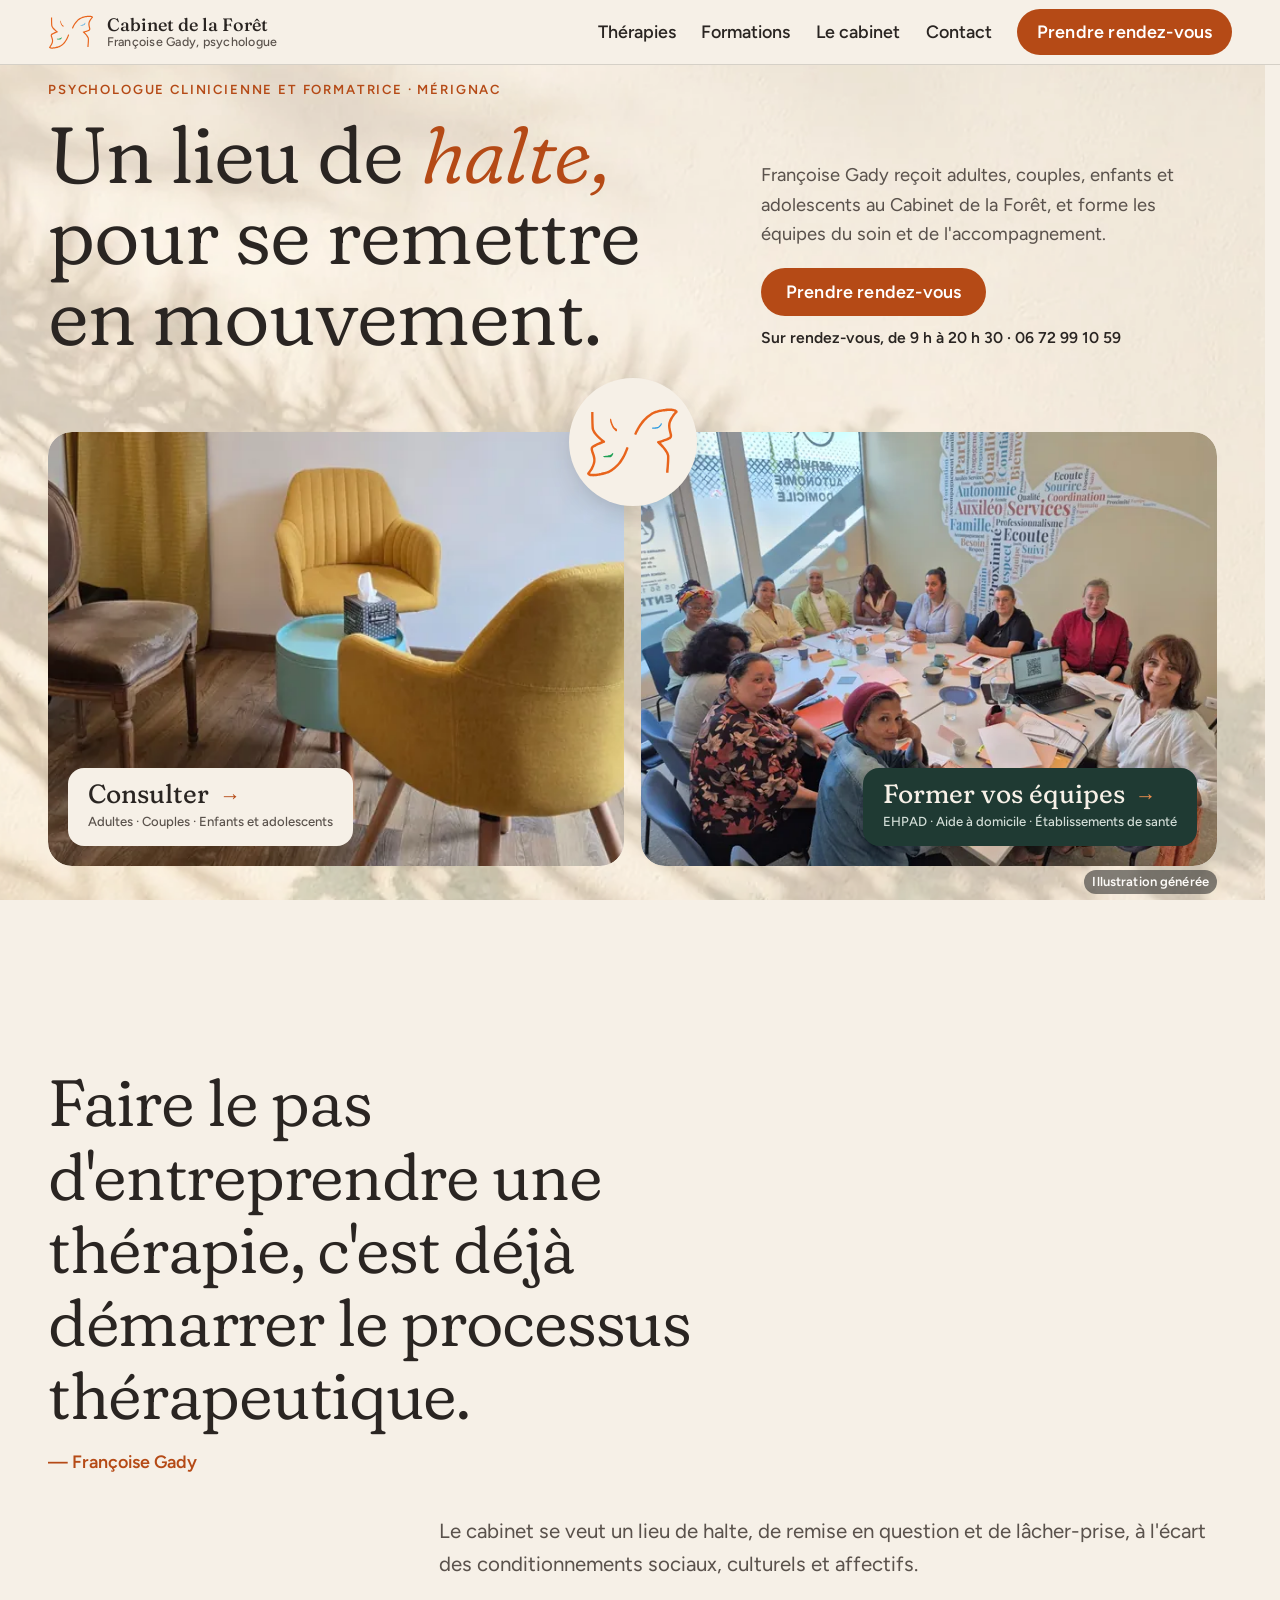
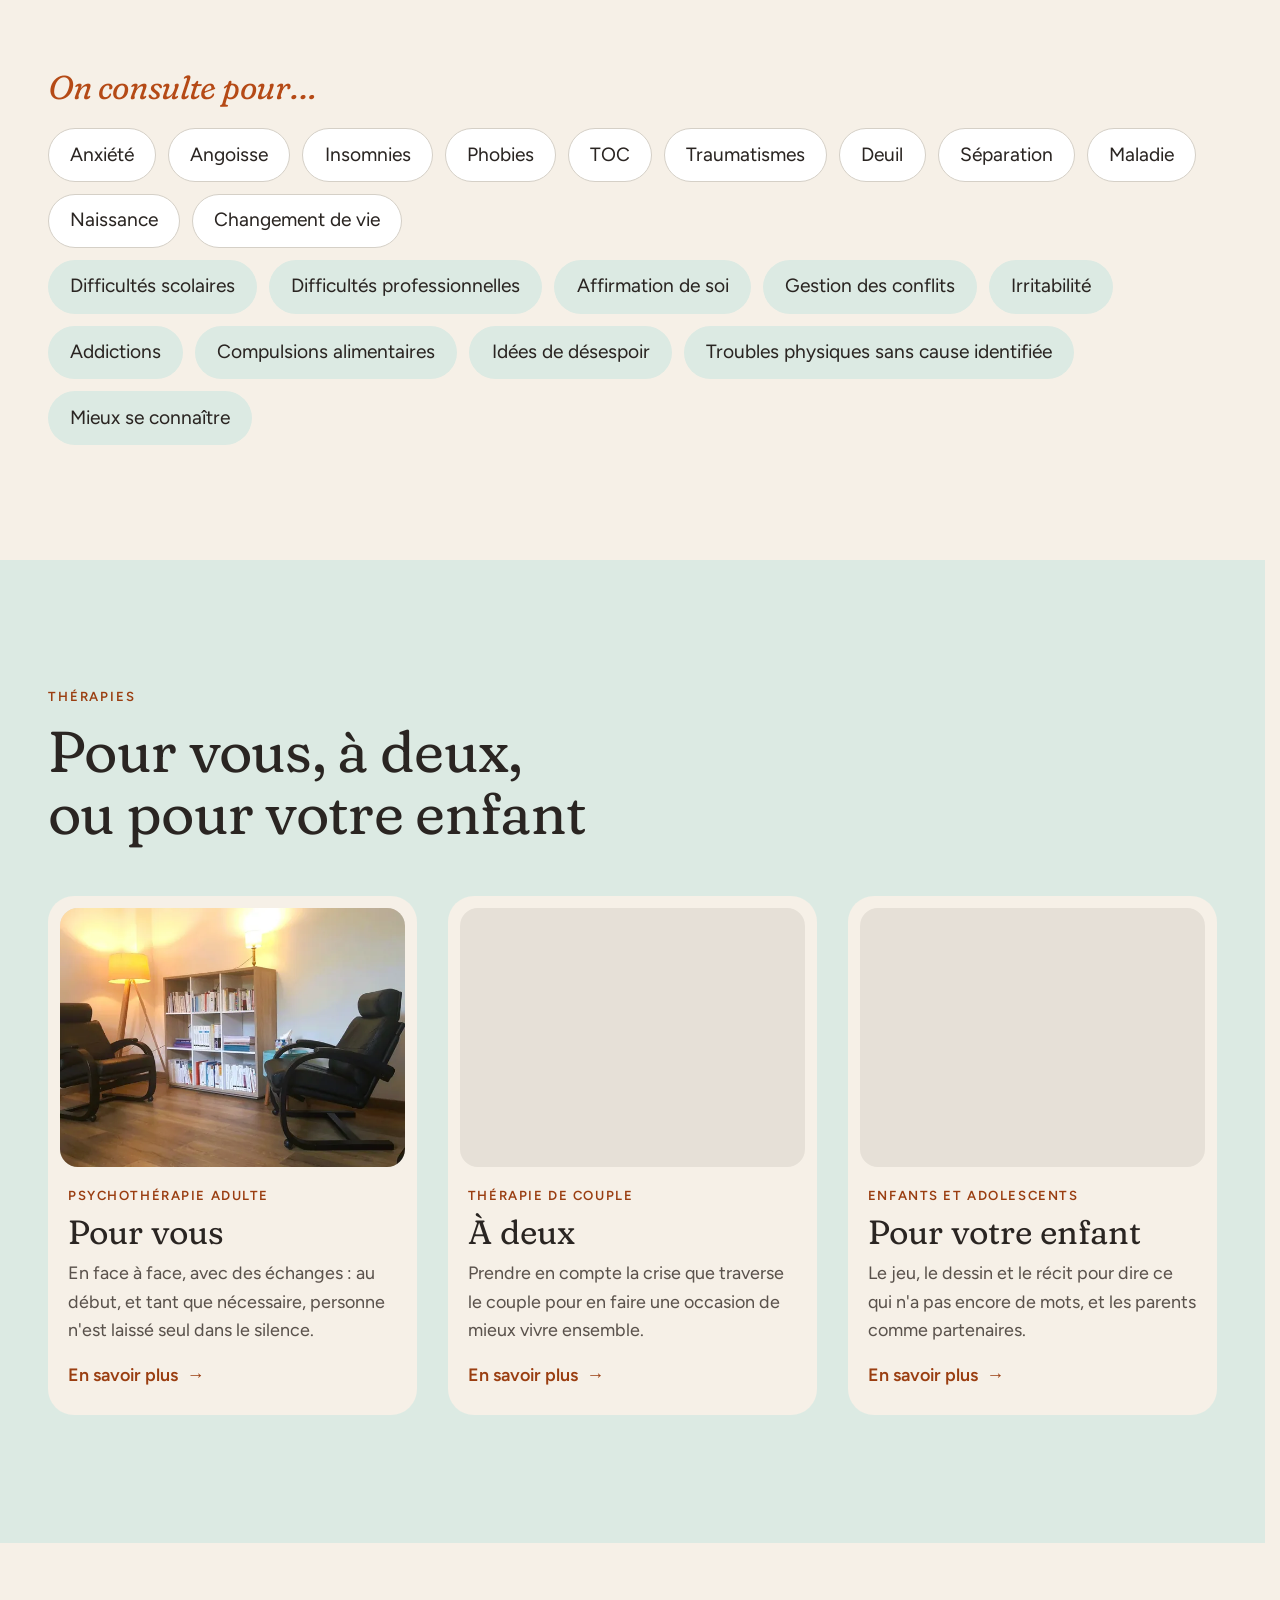
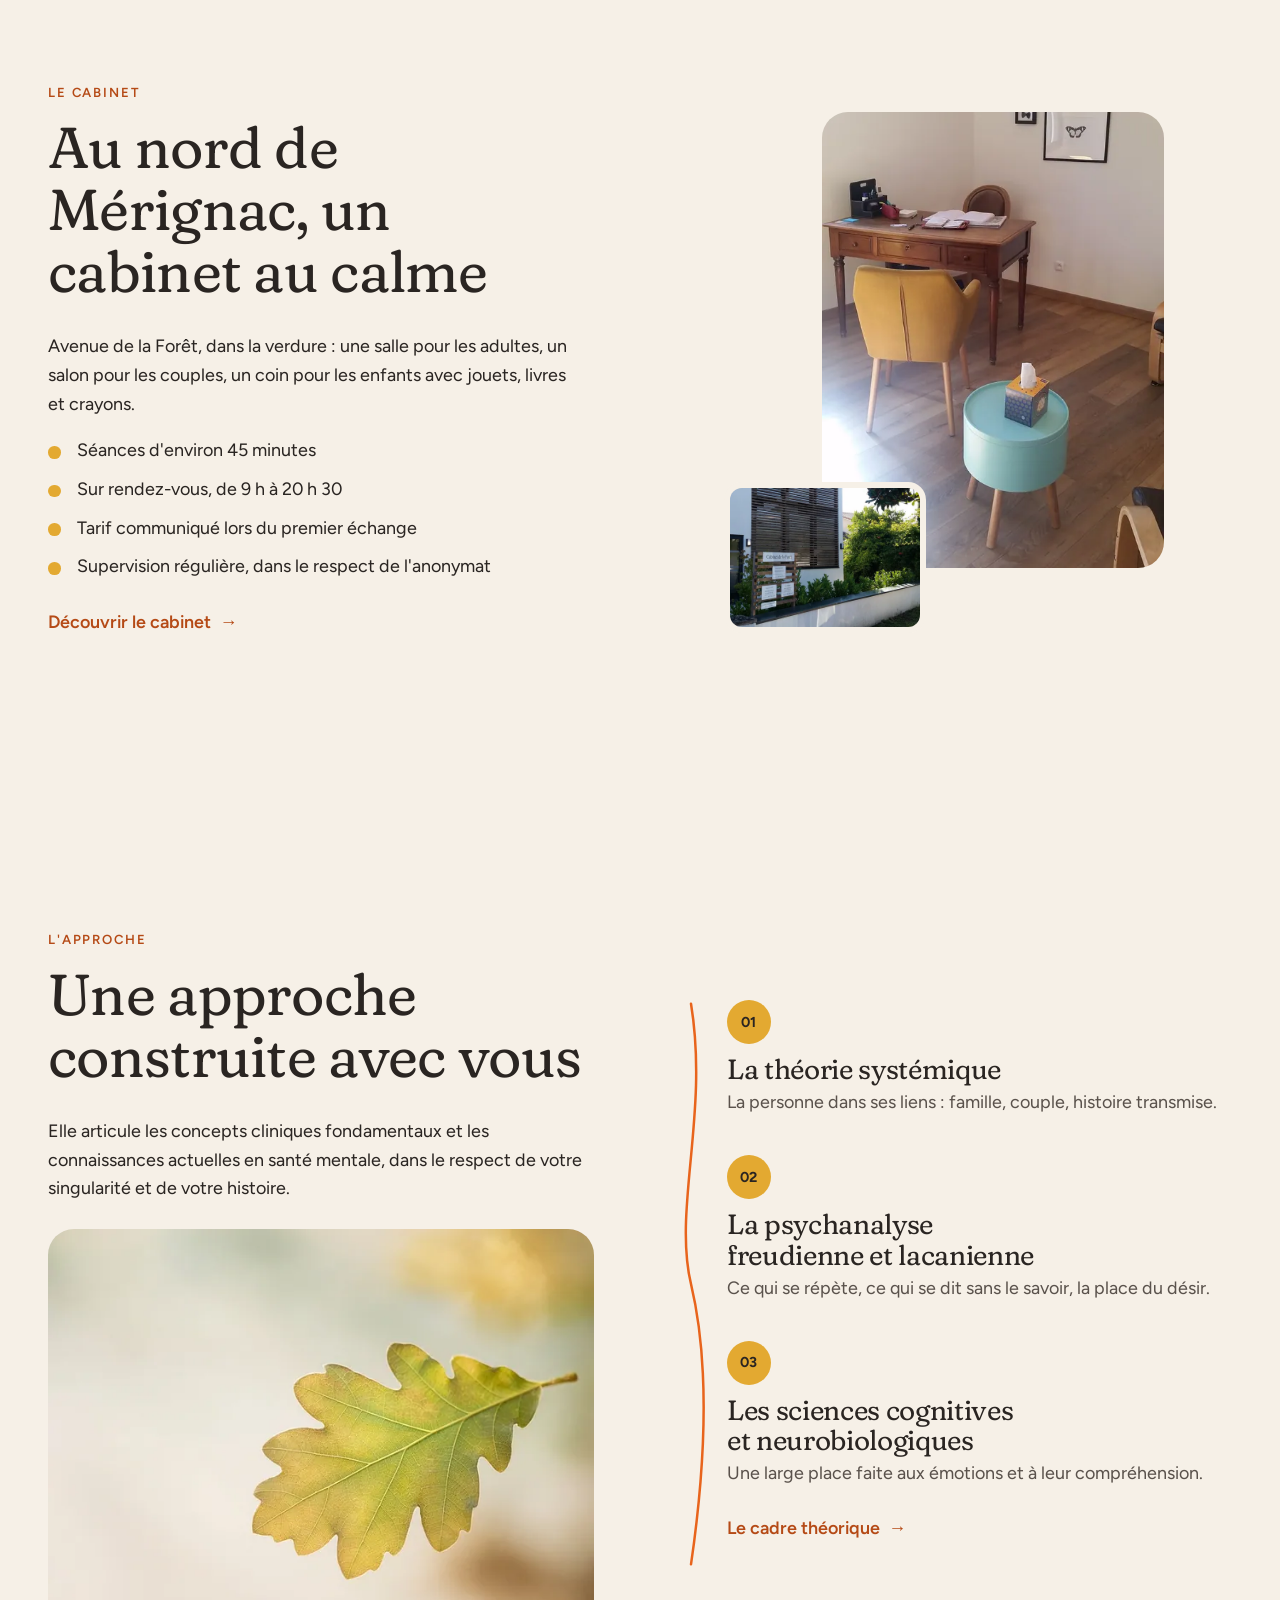
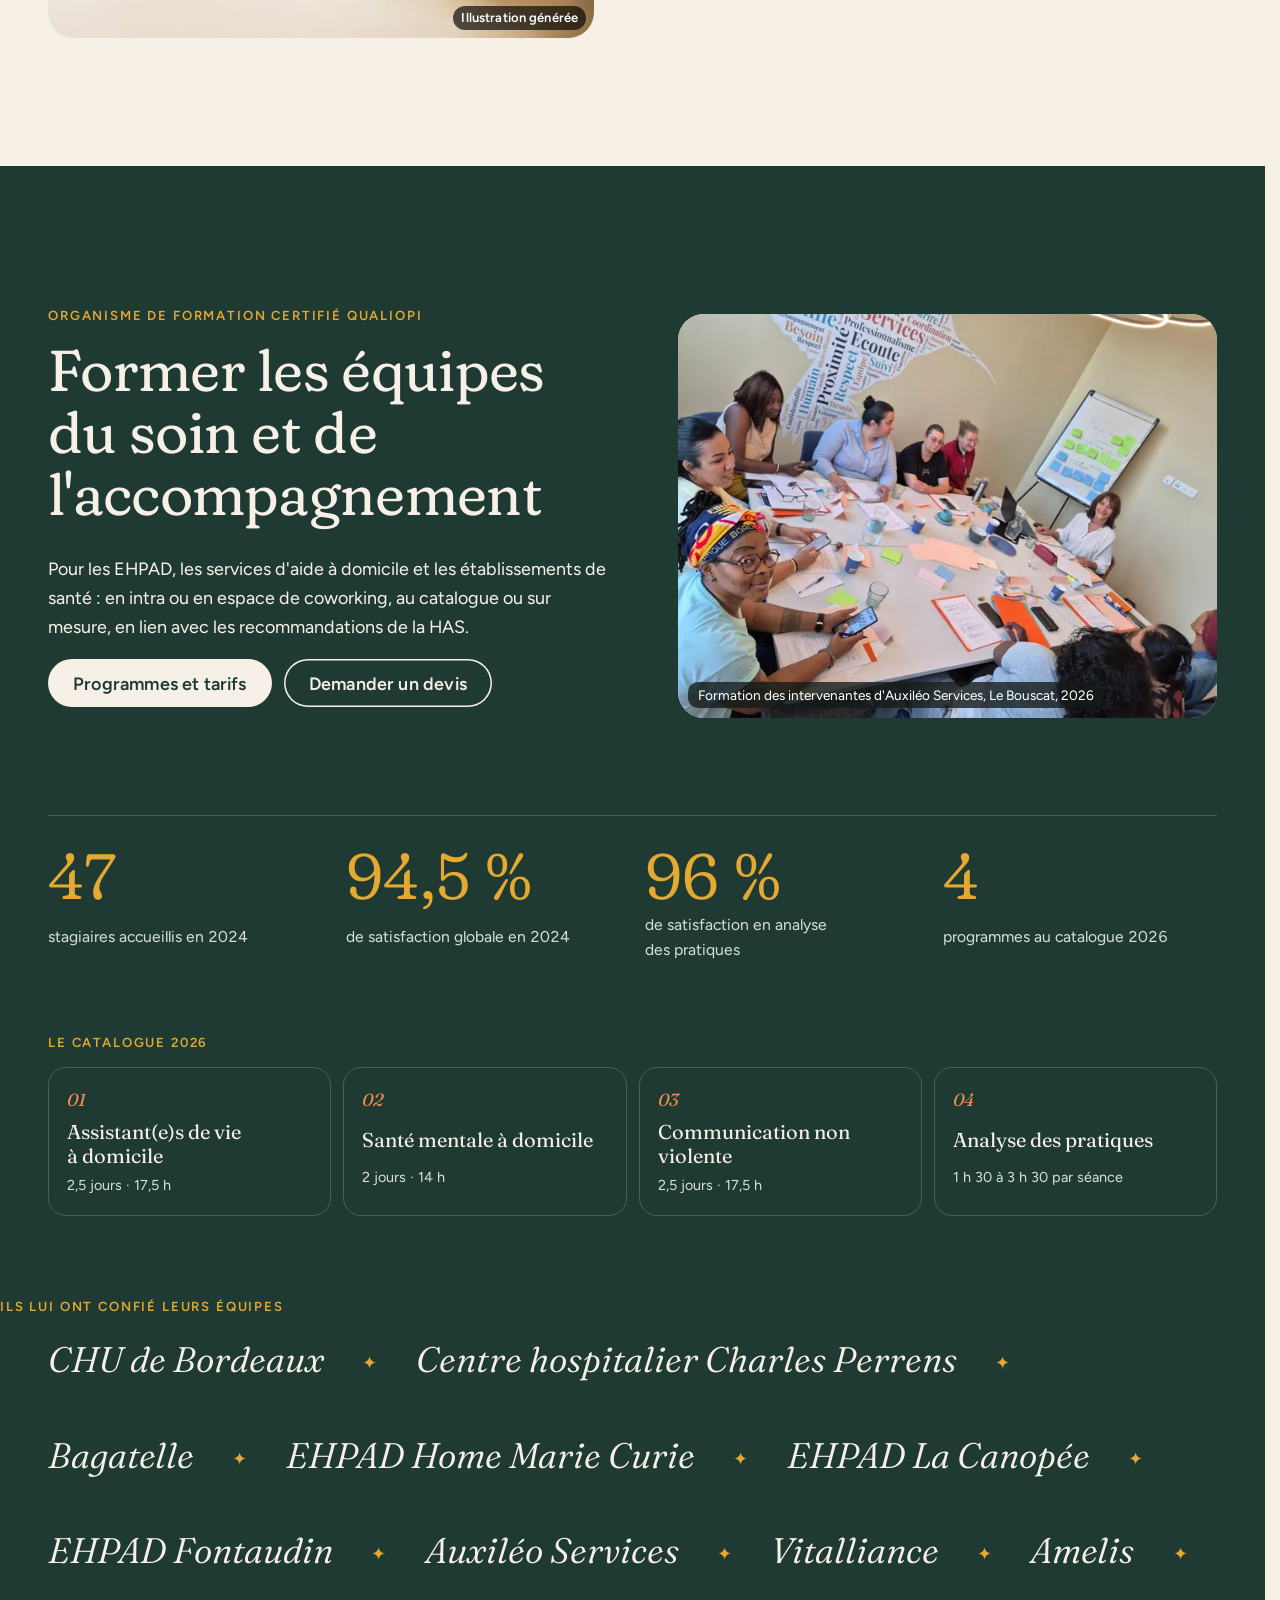
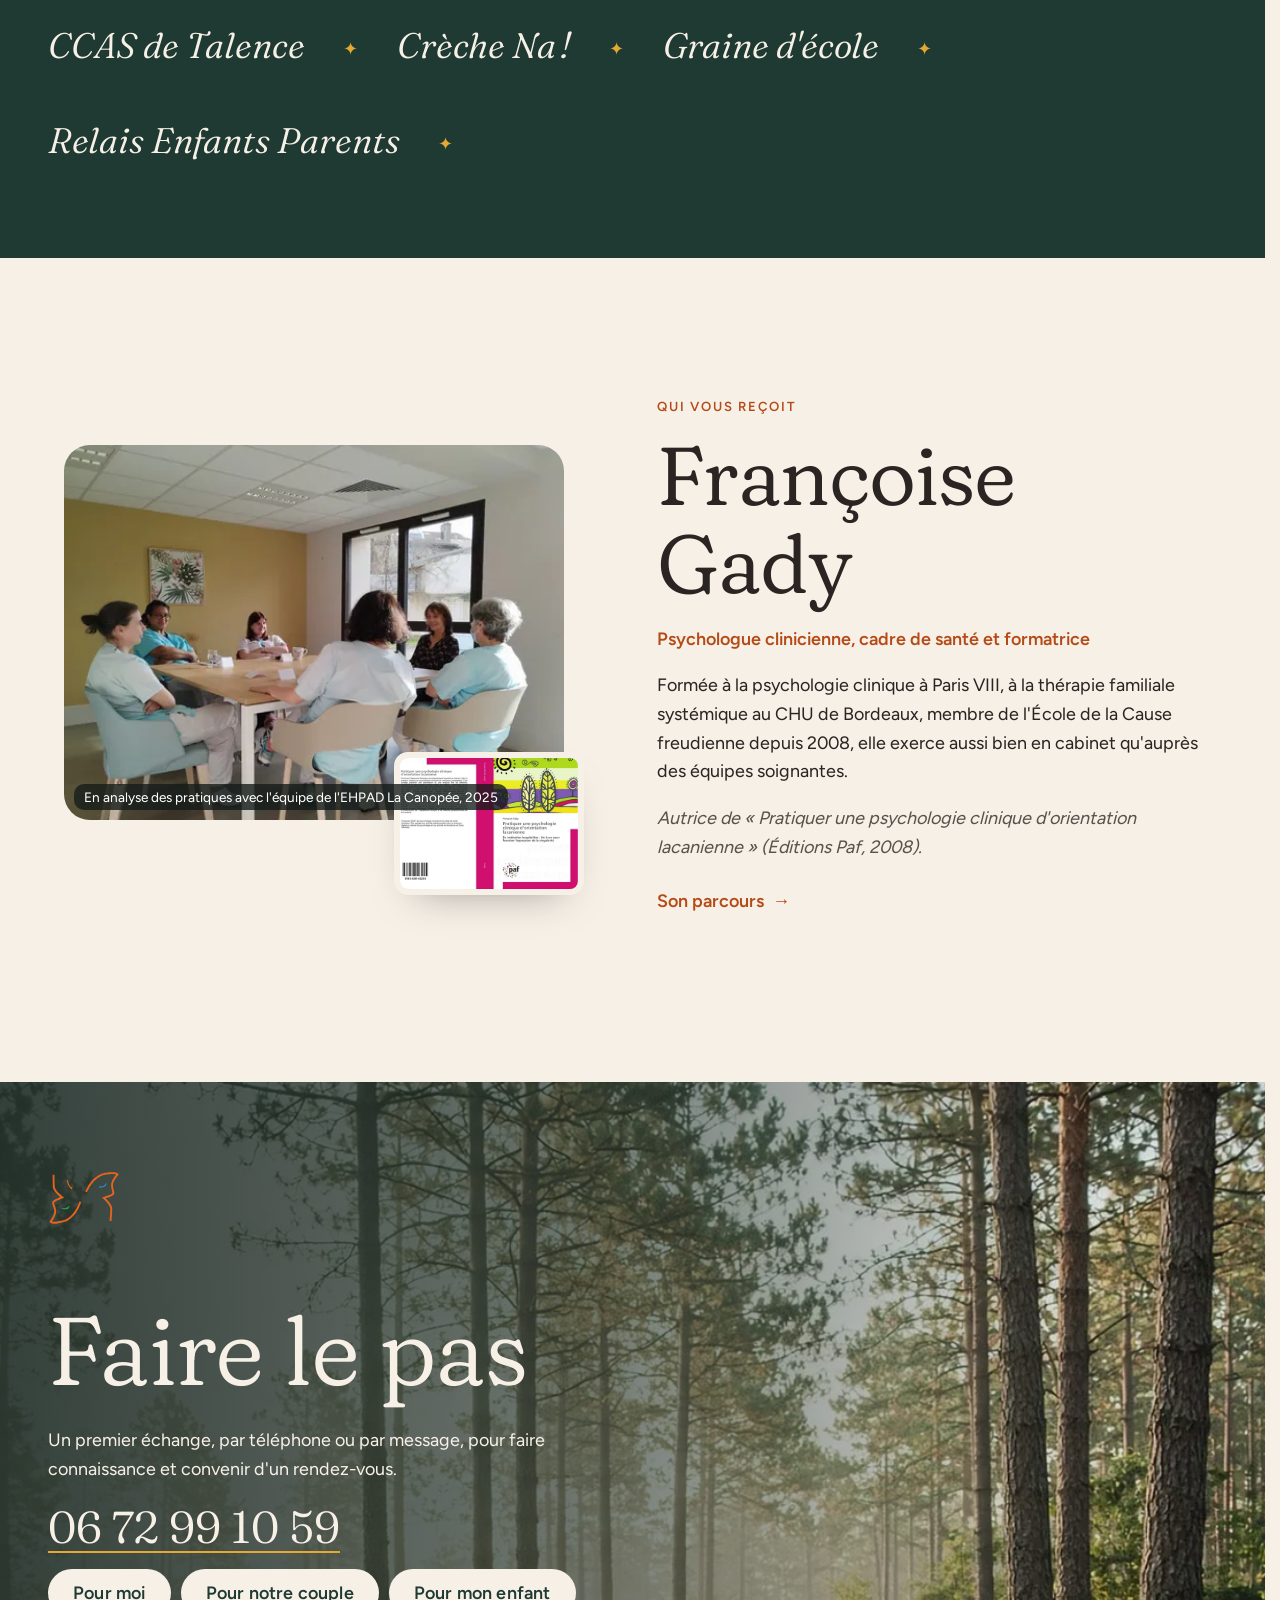
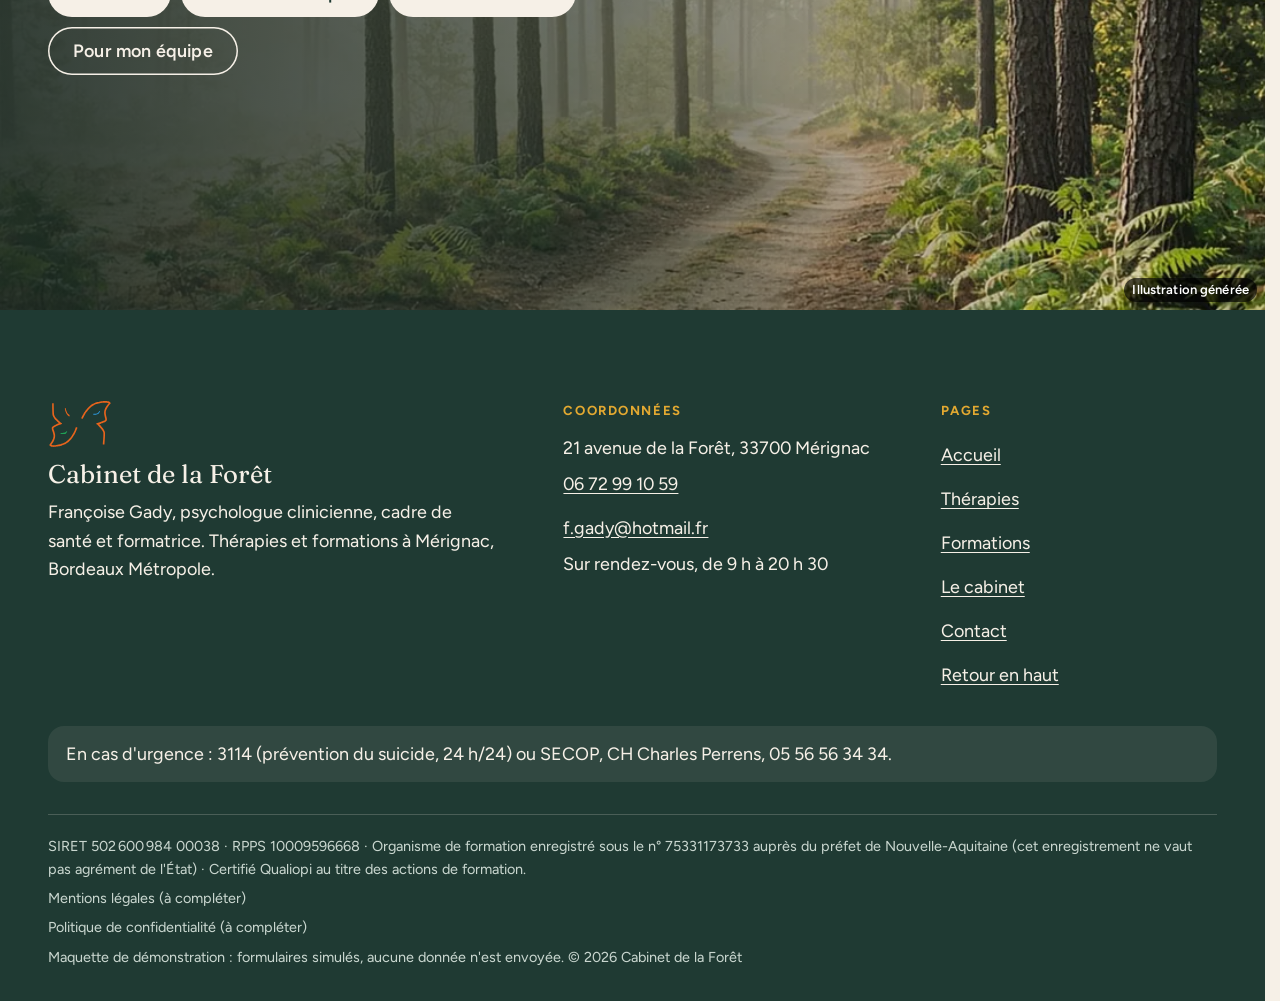
==== index.html @ b3fdb746 "Maquette v1" ====
<!doctype html>
<html lang="fr" data-v="1" data-curseur>
<head>
<meta charset="utf-8">
<meta name="viewport" content="width=device-width, initial-scale=1, viewport-fit=cover">
<title>Françoise Gady, psychologue clinicienne à Mérignac · Cabinet de la Forêt</title>
<meta name="description" content="Psychothérapies pour adultes, couples, enfants et adolescents, et formations Qualiopi pour les équipes du médico-social, au Cabinet de la Forêt à Mérignac.">
<meta name="robots" content="noindex, nofollow">
<link rel="canonical" href="https://psychologuemerignac-maquette.vercel.app/">
<style>:root{--fond:#F6F0E7;--texte:#2A2522;--voile-fond:#1F3A33;--ouverture-fond:#EFE6D8;--menu-fond:#F6F0E7}:root { --entete-h: 72px; --barres-h: 0px; } html { background: var(--fond); color: var(--texte); scrollbar-gutter: stable; } body { margin: 0; background: var(--fond); } html.js:not(.secours):not([data-arrivee="retour"]) [data-anime] { opacity: 0; } html.js:not(.secours):not([data-arrivee="retour"]) [data-anime].vu { opacity: 1; } [data-voile] { position: fixed; inset: 0; z-index: 900; background: var(--voile-fond); transform: translateY(100%); visibility: hidden; pointer-events: none; } html[data-arrivee="voile"]:not(.voile-leve):not(.secours) [data-voile] { transform: none; visibility: visible; } html.secours [data-voile] { visibility: hidden !important; } .ouverture-panneau { position: fixed; inset: 0; z-index: 850; display: none; place-content: center; justify-items: center; background: var(--ouverture-fond, var(--voile-fond)); color: var(--fond); text-align: center; } html.js[data-arrivee="intro"]:not(.secours):not(.intro-finie) .ouverture-panneau { display: grid; } html.defilement-bloque, html.defilement-bloque body, html.js[data-arrivee="intro"]:not(.secours):not(.intro-finie), html.js[data-arrivee="intro"]:not(.secours):not(.intro-finie) body, html[data-arrivee="voile"]:not(.voile-leve):not(.secours), html[data-arrivee="voile"]:not(.voile-leve):not(.secours) body { overflow: hidden; } html.js[data-arrivee="intro"]:not(.secours):not(.intro-finie) { background-color: var(--ouverture-fond, var(--voile-fond)); } html[data-arrivee="voile"]:not(.voile-leve):not(.secours) { background-color: var(--voile-fond); }</style>
<script>(function () {
var d = document.documentElement, ss = null, ls = null;
try { ss = window.sessionStorage; ls = window.localStorage; } catch (e) {}
d.classList.add('js');
var nav = performance.getEntriesByType ? performance.getEntriesByType('navigation')[0] : null;
var type = nav ? nav.type : 'navigate';
var depart = null;
try { depart = JSON.parse(ss.getItem('socle:depart') || 'null'); ss.removeItem('socle:depart'); } catch (e) {}
if (depart && !(Date.now() - depart.t < 15000)) depart = null;
var mode = type === 'back_forward' ? 'retour' : type === 'reload' ? 'intro' : depart ? 'voile' : 'intro';
d.setAttribute('data-arrivee', mode);
if (mode === 'voile' && depart.couleur) d.style.setProperty('--voile-fond', depart.couleur);
if (type === 'reload' && 'scrollRestoration' in history) {
history.scrollRestoration = 'manual';
}
try {
var choisie = ls && ls.getItem('socle:langue');
var langue = (d.lang || '').slice(0, 2);
if (choisie && choisie !== langue && type === 'navigate' && !depart) {
var alt = document.querySelector('link[rel="alternate"][hreflang="' + choisie + '"]');
if (alt) location.replace(new URL(alt.href).pathname + location.search + location.hash);
}
} catch (e) {}
setTimeout(function () { if (!d.classList.contains('demarre')) d.classList.add('secours'); }, 2000);
})();</script>
<link rel="preload" href="/assets/polices/fraunces-latin-soft-normal.woff2" as="font" type="font/woff2" crossorigin>
<link rel="stylesheet" href="/assets/css/socle.css?v=1">
<link rel="stylesheet" href="/assets/css/site.css?v=1">
<link rel="modulepreload" href="/assets/js/site.js?v=1">
<link rel="modulepreload" href="/assets/js/socle/index.js?v=1">
<script src="/assets/vendor/gsap.min.js" defer></script>
<script src="/assets/vendor/ScrollTrigger.min.js" defer></script>
<script src="/assets/vendor/SplitText.min.js" defer></script>
<script type="module" src="/assets/js/site.js?v=1"></script>
<meta name="theme-color" content="#F6F0E7">
<link rel="icon" href="/assets/images/favicon.svg" type="image/svg+xml">
<link rel="apple-touch-icon" href="/assets/images/apple-touch-icon.png">
<meta property="og:type" content="website">
<meta property="og:site_name" content="Cabinet de la Forêt">
<meta property="og:locale" content="fr_FR">
<meta property="og:title" content="Françoise Gady, psychologue clinicienne à Mérignac · Cabinet de la Forêt">
<meta property="og:description" content="Psychothérapies pour adultes, couples, enfants et adolescents, et formations Qualiopi pour les équipes du médico-social, au Cabinet de la Forêt à Mérignac.">
<meta property="og:url" content="https://psychologuemerignac-maquette.vercel.app/">
<meta property="og:image" content="https://psychologuemerignac-maquette.vercel.app/assets/partage/accueil-fr.jpg">
<meta property="og:image:width" content="1200">
<meta property="og:image:height" content="630">
<meta property="og:image:alt" content="Cabinet de la Forêt : le salon aux fauteuils moutarde et le papillon du logo">
<meta name="twitter:card" content="summary_large_image">
<script type="application/ld+json">{"@context":"https://schema.org","@type":["LocalBusiness","MedicalBusiness"],"name":"Cabinet de la Forêt — Françoise Gady, psychologue clinicienne","url":"https://psychologuemerignac-maquette.vercel.app/","telephone":"+33672991059","email":"f.gady@hotmail.fr","address":{"@type":"PostalAddress","streetAddress":"21 avenue de la Forêt","postalCode":"33700","addressLocality":"Mérignac","addressCountry":"FR"},"openingHours":"Sur rendez-vous, de 9 h à 20 h 30","founder":{"@type":"Person","name":"Françoise Gady","jobTitle":"Psychologue clinicienne, cadre de santé et formatrice"},"description":"Psychothérapies adultes, couples, enfants et adolescents, et formations pour les équipes du médico-social, à Mérignac (Bordeaux Métropole)."}</script>
</head>
<body id="haut">
<div data-voile data-forme="vague" aria-hidden="true"><svg class="voile-vague voile-vague--haut" viewBox="0 0 1440 120" preserveAspectRatio="none" aria-hidden="true"><path d="M0 120 C 240 20 480 20 720 70 S 1200 130 1440 40 V 120 H 0 Z"/></svg><svg class="voile-vague voile-vague--bas" viewBox="0 0 1440 120" preserveAspectRatio="none" aria-hidden="true"><path d="M0 0 C 240 100 480 100 720 50 S 1200 -10 1440 80 V 0 H 0 Z"/></svg><div class="voile-contenu"><svg class="papillon voile-papillon" viewBox="28 -6 440 330" aria-hidden="true" focusable="false"><g class="aile aile-g"><path class="pap-forme pap-gauche" d="M57.8 17.2C56.2 17.5 57.0 18.0 56.8 18.5C56.5 19.0 56.5 14.0 56.5 20.0C56.5 26.0 56.5 42.4 56.8 54.5C57.0 66.6 57.8 85.3 58.2 92.8C58.7 100.2 59.0 97.0 59.5 99.0C60.0 101.0 60.6 102.7 61.5 104.8C62.4 106.8 63.0 108.3 64.8 111.2C66.5 114.2 69.7 118.9 72.2 122.2C74.8 125.6 77.0 128.0 80.2 131.5C83.5 135.0 88.5 139.9 91.8 143.0C95.0 146.1 98.2 148.4 100.0 150.0C101.8 151.6 101.9 151.9 102.2 152.5C102.6 153.1 102.4 153.2 102.2 153.5C102.1 153.8 104.2 153.1 101.2 154.5C98.3 155.9 88.2 160.0 84.5 161.8C80.8 163.5 80.4 164.1 79.0 164.8C77.6 165.4 78.4 164.5 76.0 165.8C73.6 167.0 67.6 170.0 64.5 172.0C61.4 174.0 59.1 176.0 57.5 177.8C55.9 179.5 55.6 180.9 55.0 182.2C54.4 183.6 54.2 184.1 54.0 185.8C53.8 187.4 53.9 190.2 54.0 192.0C54.1 193.8 54.2 194.0 54.8 196.2C55.3 198.5 56.0 201.2 57.2 205.2C58.5 209.3 61.1 215.4 62.5 220.5C63.9 225.6 65.2 231.6 65.8 235.8C66.3 239.9 66.0 242.6 65.8 245.5C65.5 248.4 64.3 251.5 64.0 253.0C63.7 254.5 65.0 252.0 64.0 254.8C63.0 257.5 60.2 265.3 58.2 269.8C56.2 274.2 53.6 278.8 52.0 281.5C50.4 284.2 49.6 284.5 48.5 286.2C47.4 288.0 47.0 289.2 45.2 291.8C43.5 294.3 39.0 299.6 37.8 301.5C36.5 303.4 37.4 302.8 37.5 303.2C37.6 303.8 38.0 303.9 38.2 304.5C38.5 305.1 38.1 306.0 38.8 307.0C39.4 308.0 40.6 309.6 42.2 310.8C43.9 311.9 46.5 313.2 48.5 314.0C50.5 314.8 52.4 315.1 54.2 315.5C56.1 315.9 56.8 316.1 59.8 316.2C62.7 316.4 67.2 316.5 71.8 316.2C76.3 316.0 84.5 314.9 87.2 314.5C90.0 314.1 86.2 314.4 88.2 314.0C90.2 313.6 93.2 313.5 99.2 312.2C105.2 311.0 119.3 307.6 124.2 306.2C129.2 304.9 127.3 304.8 128.8 304.2C130.2 303.8 130.6 304.1 133.0 303.2C135.4 302.4 141.3 299.9 143.2 299.0C145.2 298.1 143.5 298.5 144.5 298.0C145.5 297.5 147.0 297.1 149.0 296.0C151.0 294.9 154.9 292.3 156.5 291.2C158.1 290.2 158.0 289.8 158.5 289.5C159.0 289.2 158.9 289.8 159.2 289.5C159.6 289.2 159.7 288.6 160.5 288.0C161.3 287.4 162.2 287.3 164.0 286.0C165.8 284.7 168.2 282.8 171.0 280.2C173.8 277.8 177.3 274.6 180.8 271.0C184.2 267.4 188.6 262.2 191.5 258.8C194.4 255.3 195.7 253.6 198.0 250.2C200.3 246.9 203.6 241.0 205.2 238.5C206.9 236.0 207.0 236.5 207.8 235.2C208.5 234.0 209.6 232.0 210.0 231.2C210.4 230.5 209.5 231.4 210.0 230.5C210.5 229.6 212.3 227.3 213.0 226.0C213.7 224.7 213.6 223.8 214.2 222.5C214.9 221.2 216.5 219.0 217.0 218.0C217.5 217.0 216.7 217.9 217.2 216.8C217.8 215.6 219.1 214.0 220.2 211.2C221.4 208.5 223.3 202.8 224.2 200.5C225.2 198.2 225.5 198.6 226.0 197.2C226.5 195.9 227.0 193.5 227.5 192.2C228.0 191.0 228.3 191.2 228.8 190.0C229.2 188.8 230.0 186.0 230.0 184.8C230.0 183.5 229.2 183.0 228.5 182.5C227.8 182.0 226.8 181.8 225.5 181.5C224.2 181.2 221.8 180.7 220.8 180.8C219.8 180.8 220.8 178.8 219.5 181.8C218.2 184.8 215.5 193.3 213.2 198.8C211.0 204.2 208.9 209.0 206.2 214.2C203.6 219.5 199.5 226.5 197.5 230.0C195.5 233.5 195.1 234.0 194.2 235.2C193.4 236.5 192.9 236.6 192.5 237.2C192.1 237.9 192.9 237.5 191.8 239.2C190.6 241.0 188.4 244.3 185.5 248.0C182.6 251.7 178.4 257.1 174.5 261.2C170.6 265.4 166.1 269.5 162.0 273.0C157.9 276.5 153.7 279.7 149.8 282.2C145.8 284.8 142.2 286.7 138.5 288.5C134.8 290.3 130.8 292.1 127.5 293.2C124.2 294.4 120.4 295.0 118.8 295.5C117.1 296.0 119.3 295.8 117.5 296.2C115.7 296.7 110.5 297.6 107.8 298.2C105.0 298.9 104.5 299.4 100.8 300.2C97.0 301.1 89.6 302.5 85.0 303.2C80.4 304.0 77.7 304.3 73.2 304.5C68.8 304.7 61.6 304.7 58.2 304.5C54.9 304.3 54.0 303.6 53.0 303.2C52.0 302.9 52.5 303.0 52.5 302.5C52.5 302.0 51.2 303.1 52.8 300.5C54.3 297.9 59.8 290.3 62.0 286.8C64.2 283.2 65.4 281.0 66.2 279.2C67.1 277.5 66.6 277.7 67.2 276.2C67.9 274.8 69.0 274.0 70.2 270.8C71.5 267.5 73.9 260.9 75.0 257.0C76.1 253.1 76.5 251.4 76.8 247.2C77.0 243.1 77.2 237.0 76.8 232.2C76.2 227.5 75.0 223.1 73.8 218.5C72.5 213.9 70.3 207.6 69.2 204.5C68.2 201.4 67.9 202.2 67.2 199.8C66.6 197.3 65.6 192.0 65.2 190.0C64.9 188.0 65.1 188.5 65.2 187.8C65.4 187.0 65.3 186.4 66.0 185.5C66.7 184.6 67.3 183.9 69.5 182.5C71.7 181.1 77.4 178.3 79.2 177.2C81.1 176.2 78.2 177.2 80.8 176.0C83.3 174.8 91.3 171.1 94.5 169.8C97.7 168.4 98.0 168.6 100.0 167.8C102.0 166.9 102.8 166.0 106.5 164.5C110.2 163.0 119.1 160.0 122.0 158.8C124.9 157.5 123.6 157.7 124.0 157.2C124.4 156.8 124.2 156.7 124.2 156.2C124.2 155.8 125.9 156.2 124.0 154.5C122.1 152.8 117.3 149.8 113.0 146.2C108.7 142.7 102.5 137.4 98.0 133.2C93.5 129.1 89.7 125.1 86.2 121.2C82.8 117.4 79.8 113.6 77.5 110.2C75.2 106.9 73.5 103.7 72.2 101.0C71.0 98.3 70.6 98.3 70.0 94.0C69.4 89.7 68.9 86.2 68.5 75.2C68.1 64.3 67.6 37.7 67.5 28.5C67.4 19.3 68.0 21.9 67.8 20.0C67.5 18.1 67.9 17.7 66.2 17.2C64.6 16.8 59.3 17.0 57.8 17.2Z" fill="var(--pap-orange, #E8641C)"/><path class="pap-forme pap-petit" d="M146.0 48.8C145.4 48.9 145.3 49.2 145.0 49.8C144.7 50.3 144.4 50.9 144.2 52.0C144.1 53.1 144.1 55.4 144.2 56.5C144.4 57.6 144.8 57.8 145.0 58.8C145.2 59.7 144.3 58.8 145.2 62.0C146.2 65.2 148.8 73.2 150.5 77.8C152.2 82.2 154.1 86.0 155.8 89.0C157.4 92.0 158.1 92.9 160.2 95.5C162.4 98.1 166.7 102.6 168.8 104.5C170.8 106.4 171.6 106.7 172.8 107.0C173.9 107.3 174.8 107.1 175.5 106.5C176.2 105.9 176.7 105.0 176.8 103.5C176.8 102.0 176.5 99.1 176.0 97.8C175.5 96.4 174.9 96.1 174.0 95.2C173.1 94.4 171.8 93.3 170.5 92.5C169.2 91.7 167.5 91.0 166.5 90.2C165.5 89.5 165.1 89.0 164.2 88.0C163.4 87.0 162.5 85.6 161.5 84.0C160.5 82.4 159.3 80.3 158.5 78.5C157.7 76.7 157.1 74.4 156.5 73.0C155.9 71.6 155.5 71.6 155.0 70.2C154.5 68.9 153.9 66.0 153.5 64.8C153.1 63.5 153.2 65.4 152.5 63.0C151.8 60.6 150.2 52.9 149.5 50.5C148.8 48.1 149.1 49.0 148.5 48.8C147.9 48.5 146.6 48.6 146.0 48.8Z" fill="var(--pap-orange, #E8641C)"/><path class="pap-forme pap-vert" d="M159.5 210.0C159.3 209.4 158.7 208.8 158.0 208.5C157.3 208.2 156.9 207.5 155.5 208.5C154.1 209.5 151.5 212.8 149.5 214.2C147.5 215.7 146.7 216.0 143.8 217.0C140.8 218.0 134.9 219.5 132.0 220.0C129.1 220.5 128.3 220.0 126.5 220.2C124.7 220.5 122.6 221.1 121.0 221.2C119.4 221.4 118.0 221.1 116.8 221.2C115.5 221.4 114.3 222.0 113.8 222.2C113.2 222.5 113.3 222.4 113.2 222.8C113.2 223.1 112.9 223.6 113.2 224.2C113.6 224.9 114.6 226.0 115.5 226.5C116.4 227.0 113.8 227.1 118.8 227.2C123.7 227.4 140.2 227.5 145.0 227.5C149.8 227.5 147.0 227.2 147.8 227.0C148.5 226.8 149.1 226.7 149.8 226.2C150.4 225.8 150.4 225.9 151.5 224.5C152.6 223.1 155.0 219.8 156.2 217.8C157.5 215.7 158.7 213.3 159.2 212.0C159.8 210.7 159.7 210.6 159.5 210.0Z" fill="var(--pap-vert, #1FA055)"/></g><g class="aile aile-d"><path class="pap-forme pap-droite" d="M431.8 1.5C428.0 1.4 415.2 1.4 410.8 1.5C406.2 1.6 406.5 2.1 404.8 2.2C403.0 2.4 401.6 2.1 400.5 2.2C399.4 2.4 399.6 2.8 398.2 3.0C396.9 3.2 393.8 3.1 392.5 3.2C391.2 3.4 391.6 3.8 390.2 4.0C388.9 4.2 385.8 4.3 384.5 4.5C383.2 4.7 385.5 4.8 382.8 5.2C380.0 5.8 372.7 6.5 368.2 7.5C363.8 8.5 358.8 10.7 356.2 11.5C353.7 12.3 356.0 10.8 352.8 12.2C349.5 13.7 339.7 18.5 336.8 20.0C333.8 21.5 336.0 20.9 335.0 21.5C334.0 22.1 333.7 21.8 330.8 23.8C327.8 25.7 321.6 30.0 317.5 33.2C313.4 36.5 309.8 40.1 306.2 43.5C302.8 46.9 299.5 50.4 296.5 53.8C293.5 57.1 291.7 59.1 288.2 63.8C284.8 68.4 277.9 78.5 275.8 81.8C273.6 85.0 275.6 82.8 275.2 83.2C274.9 83.8 274.4 83.7 273.8 84.8C273.1 85.8 272.5 87.7 271.5 89.5C270.5 91.3 268.8 93.6 267.8 95.5C266.7 97.4 266.0 99.5 265.2 101.0C264.5 102.5 264.3 101.8 263.0 104.5C261.7 107.2 258.2 115.1 257.2 117.5C256.3 119.9 257.0 118.4 257.2 119.0C257.5 119.6 257.6 120.5 258.8 121.2C259.9 122.0 262.9 123.0 264.2 123.2C265.6 123.5 266.0 123.0 266.8 122.5C267.5 122.0 267.5 122.0 268.5 120.0C269.5 118.0 271.4 112.7 272.5 110.5C273.6 108.3 274.2 108.2 275.0 106.8C275.8 105.3 276.0 104.0 277.2 101.8C278.5 99.5 279.9 96.8 282.2 93.0C284.6 89.2 288.3 83.3 291.5 78.8C294.7 74.2 298.4 69.3 301.5 65.5C304.6 61.7 307.0 59.1 310.2 55.8C313.5 52.4 317.4 48.5 321.0 45.2C324.6 42.0 327.5 39.5 332.0 36.5C336.5 33.5 343.0 29.5 347.8 27.0C352.5 24.5 356.8 23.0 360.2 21.8C363.7 20.5 364.4 20.2 368.5 19.2C372.6 18.3 380.7 16.7 384.8 16.0C388.8 15.3 391.2 15.5 393.0 15.2C394.8 15.0 392.8 14.8 395.5 14.5C398.2 14.2 406.3 13.8 409.2 13.5C412.2 13.2 409.8 12.9 413.2 12.8C416.8 12.6 427.0 12.6 430.2 12.8C433.5 12.9 431.6 13.3 432.8 13.5C433.9 13.7 435.7 13.5 437.2 13.8C438.8 14.0 440.9 14.6 442.0 15.0C443.1 15.4 443.4 15.6 443.8 16.0C444.1 16.4 445.2 15.7 444.0 17.5C442.8 19.3 438.0 24.4 436.2 26.8C434.5 29.1 433.9 30.6 433.2 31.5C432.6 32.4 434.2 29.3 432.5 32.0C430.8 34.7 424.9 44.0 422.8 47.8C420.6 51.5 420.7 51.4 419.5 54.5C418.3 57.6 416.4 63.0 415.5 66.5C414.6 70.0 414.3 72.8 414.0 75.8C413.7 78.8 413.5 80.8 413.8 84.5C414.0 88.2 414.3 92.0 415.5 98.2C416.7 104.5 420.0 116.6 421.0 121.8C422.0 126.9 421.3 127.6 421.2 129.2C421.2 130.9 421.4 130.8 420.5 131.8C419.6 132.7 418.0 133.8 415.8 135.0C413.5 136.2 413.6 136.6 407.2 139.0C400.9 141.4 385.3 147.0 377.8 149.5C370.2 152.0 364.7 153.1 361.8 154.0C358.8 154.9 360.5 154.7 360.2 155.0C360.0 155.3 360.3 155.8 360.2 156.0C360.2 156.2 359.8 156.2 359.8 156.5C359.7 156.8 359.5 157.1 360.0 157.8C360.5 158.4 361.5 159.3 362.5 160.2C363.5 161.2 363.8 161.0 366.2 163.2C368.7 165.5 373.5 169.9 377.2 173.8C381.0 177.6 386.0 183.4 388.5 186.2C391.0 189.1 391.2 190.0 392.0 191.0C392.8 192.0 391.8 189.8 393.5 192.2C395.2 194.7 400.2 201.7 402.5 205.8C404.8 209.8 406.5 213.7 407.5 216.5C408.5 219.3 408.6 218.2 408.8 222.5C408.9 226.8 408.8 234.4 408.5 242.0C408.2 249.6 407.5 260.7 407.0 268.0C406.5 275.3 405.6 281.0 405.2 286.0C404.9 291.0 404.6 295.8 404.8 298.0C404.9 300.2 404.6 299.2 406.2 299.5C407.9 299.8 413.0 300.0 414.5 300.0C416.0 300.0 415.2 300.0 415.5 299.2C415.8 298.5 415.6 304.2 416.2 295.8C416.9 287.3 418.9 259.0 419.5 248.8C420.1 238.5 419.9 238.9 420.0 234.2C420.1 229.6 420.1 223.8 420.0 221.0C419.9 218.2 420.0 219.7 419.5 217.8C419.0 215.8 417.7 211.5 417.0 209.5C416.3 207.5 416.8 208.4 415.2 205.5C413.7 202.6 410.0 196.0 407.5 192.2C405.0 188.5 401.6 185.0 400.2 183.2C398.9 181.5 400.5 183.0 399.5 181.8C398.5 180.5 397.5 179.1 394.5 175.8C391.5 172.4 383.5 164.0 381.2 161.5C379.0 159.0 380.8 161.2 381.2 160.8C381.8 160.3 382.5 159.7 384.2 159.0C386.0 158.3 390.0 157.0 391.5 156.5C393.0 156.0 390.9 157.1 393.5 156.2C396.1 155.4 404.4 152.4 407.2 151.2C410.1 150.1 408.8 150.2 410.5 149.5C412.2 148.8 415.2 147.9 417.2 147.0C419.2 146.1 421.5 144.5 422.5 144.0C423.5 143.5 422.7 144.3 423.2 144.0C423.8 143.7 425.0 143.0 426.0 142.2C427.0 141.5 428.1 140.3 429.0 139.2C429.9 138.2 430.7 137.0 431.2 136.0C431.8 135.0 432.0 134.6 432.2 133.2C432.5 131.9 433.0 130.0 433.0 127.8C433.0 125.5 433.2 124.8 432.2 120.0C431.3 115.2 428.2 104.0 427.2 99.2C426.2 94.5 426.5 93.4 426.2 91.8C426.0 90.1 425.6 92.5 425.5 89.5C425.4 86.5 425.1 77.9 425.5 73.8C425.9 69.6 427.1 66.9 427.8 64.8C428.4 62.6 428.0 63.5 429.2 60.8C430.5 58.0 432.8 52.8 435.2 48.5C437.8 44.2 440.4 40.0 444.2 35.0C448.1 30.0 455.9 21.8 458.2 18.8C460.6 15.7 458.5 17.4 458.5 16.5C458.5 15.6 458.4 14.5 458.0 13.5C457.6 12.5 457.1 11.7 456.0 10.5C454.9 9.3 452.8 7.5 451.2 6.5C449.8 5.5 448.7 5.1 447.0 4.5C445.3 3.9 443.5 3.2 441.2 2.8C439.0 2.3 434.8 2.2 433.2 2.0C431.7 1.8 435.5 1.6 431.8 1.5Z" fill="var(--pap-orange, #E8641C)"/><path class="pap-forme pap-bleu" d="M384.0 70.0C383.8 69.6 383.6 69.0 383.0 69.0C382.4 69.0 381.2 68.7 380.5 69.8C379.8 70.8 380.2 73.0 378.5 75.5C376.8 78.0 371.8 82.8 370.0 84.5C368.2 86.2 368.8 85.3 368.0 85.8C367.2 86.2 365.8 86.8 365.0 87.0C364.2 87.2 364.3 86.8 363.5 87.0C362.7 87.2 362.2 87.7 360.2 88.0C358.2 88.3 354.5 88.8 351.5 89.0C348.5 89.2 344.2 89.0 342.2 89.2C340.3 89.5 340.2 90.1 339.8 90.5C339.2 90.9 339.3 91.1 339.2 91.5C339.2 91.9 339.1 92.5 339.5 93.0C339.9 93.5 338.6 94.5 341.5 94.8C344.4 95.0 353.8 94.9 357.0 94.8C360.2 94.6 359.6 93.9 360.5 93.8C361.4 93.6 360.7 94.4 362.5 93.8C364.3 93.1 368.9 91.2 371.2 90.0C373.6 88.8 374.9 88.1 376.8 86.2C378.6 84.4 381.2 80.8 382.5 78.8C383.8 76.8 384.2 75.5 384.5 74.2C384.8 73.0 384.6 72.0 384.5 71.2C384.4 70.5 384.2 70.4 384.0 70.0Z" fill="var(--pap-bleu, #2E9BE0)"/></g></svg><span data-voile-libelle>Accueil</span></div></div>
<div class="ouverture-panneau" data-ouverture aria-hidden="true">
  <svg class="papillon ouverture-papillon" viewBox="28 -6 440 330" aria-hidden="true" focusable="false" data-ouverture-objet><defs><mask id="pap-intro-gauche" maskUnits="userSpaceOnUse" x="0" y="-30" width="500" height="380"><path class="pap-trace" data-trait="gauche" d="M62.5 21.5C62.5 30.7 62.0 63.4 62.5 76.5C63.0 89.6 63.2 93.0 65.5 100.0C67.8 107.0 69.8 110.6 76.5 118.5C83.2 126.4 100.2 141.5 105.5 147.5C110.8 153.5 108.1 152.6 108.0 154.5C107.9 156.4 110.4 156.1 105.0 159.0C99.6 161.9 82.1 168.8 75.5 172.0C68.9 175.2 68.0 176.1 65.5 178.0C63.0 179.9 61.4 180.8 60.5 183.5C59.6 186.2 58.5 187.5 60.0 194.5C61.5 201.5 67.7 216.9 69.5 225.5C71.3 234.1 71.1 240.8 71.0 246.0C70.9 251.2 70.3 252.1 69.0 256.5C67.7 260.9 66.5 265.7 63.0 272.5C59.5 279.3 50.8 292.4 48.0 297.5C45.2 302.6 46.5 301.4 46.5 303.0C46.5 304.6 46.5 305.9 48.0 307.0C49.5 308.1 51.2 309.0 55.5 309.5C59.8 310.0 66.9 310.5 74.0 310.0C81.1 309.5 88.2 308.7 98.0 306.5C107.8 304.3 123.9 300.2 133.0 297.0C142.1 293.8 146.1 291.2 152.5 287.0C158.9 282.8 164.5 279.0 171.5 272.0C178.5 265.0 187.3 255.4 194.5 245.0C201.7 234.6 209.8 219.0 214.5 209.5C219.2 200.0 221.7 192.2 223.0 188.0C224.3 183.8 222.6 185.1 222.5 184.5" pathLength="1" fill="none" stroke="#fff" stroke-width="26" stroke-linecap="round" stroke-linejoin="round"/></mask><mask id="pap-intro-petit" maskUnits="userSpaceOnUse" x="0" y="-30" width="500" height="380"><path class="pap-trace" data-trait="petit" d="M147.0 50.5C147.2 52.1 146.3 54.4 148.0 60.0C149.7 65.6 154.7 78.8 157.0 84.0C159.3 89.2 159.2 88.3 162.0 91.5C164.8 94.7 171.6 101.1 173.5 103.0" pathLength="1" fill="none" stroke="#fff" stroke-width="22" stroke-linecap="round" stroke-linejoin="round"/></mask><mask id="pap-intro-vert" maskUnits="userSpaceOnUse" x="0" y="-30" width="500" height="380"><path class="pap-trace" data-trait="vert" d="M114.0 223.0C116.8 223.2 126.1 224.1 131.0 224.0C135.9 223.9 140.5 223.2 143.5 222.5C146.5 221.8 146.8 221.6 149.0 219.5C151.2 217.4 155.2 211.6 156.5 210.0" pathLength="1" fill="none" stroke="#fff" stroke-width="18" stroke-linecap="round" stroke-linejoin="round"/></mask><mask id="pap-intro-droite" maskUnits="userSpaceOnUse" x="0" y="-30" width="500" height="380"><path class="pap-trace" data-trait="droite" d="M262.0 117.5C262.3 117.2 260.8 121.7 264.0 116.0C267.2 110.3 274.9 93.2 281.0 83.5C287.1 73.8 293.8 65.2 300.5 57.5C307.2 49.8 314.0 43.2 321.0 37.5C328.0 31.8 336.5 26.5 342.5 23.0C348.5 19.5 351.9 18.3 357.0 16.5C362.1 14.7 364.3 13.6 373.0 12.0C381.7 10.4 398.5 7.8 409.0 7.0C419.5 6.2 429.5 6.7 436.0 7.5C442.5 8.3 445.8 10.4 448.0 12.0C450.2 13.6 449.1 15.3 449.0 17.0C448.9 18.7 449.5 19.0 447.5 22.0C445.5 25.0 440.2 30.4 437.0 35.0C433.8 39.6 430.8 43.5 428.0 49.5C425.2 55.5 421.3 63.8 420.0 71.0C418.7 78.2 418.9 84.4 420.0 93.0C421.1 101.6 425.7 115.6 426.5 122.5C427.3 129.4 426.1 131.8 425.0 134.5C423.9 137.2 422.2 137.6 420.0 139.0C417.8 140.4 418.7 140.5 412.0 143.0C405.3 145.5 386.2 151.4 380.0 154.0C373.8 156.6 375.3 156.4 375.0 158.5C374.7 160.6 375.2 162.7 378.0 166.5C380.8 170.3 387.7 176.3 392.0 181.5C396.3 186.7 400.5 191.8 404.0 197.5C407.5 203.2 411.3 209.2 413.0 216.0C414.7 222.8 414.4 225.0 414.0 238.0C413.6 251.0 411.1 284.7 410.5 294.0" pathLength="1" fill="none" stroke="#fff" stroke-width="26" stroke-linecap="round" stroke-linejoin="round"/></mask><mask id="pap-intro-bleu" maskUnits="userSpaceOnUse" x="0" y="-30" width="500" height="380"><path class="pap-trace" data-trait="bleu" d="M341.0 91.5C343.3 91.5 350.5 92.0 355.0 91.5C359.5 91.0 364.3 90.2 368.0 88.5C371.7 86.8 374.8 83.8 377.0 81.5C379.2 79.2 380.7 76.2 381.5 74.5C382.3 72.8 381.9 71.6 382.0 71.0" pathLength="1" fill="none" stroke="#fff" stroke-width="18" stroke-linecap="round" stroke-linejoin="round"/></mask></defs><g class="aile aile-g"><path class="pap-forme pap-gauche" d="M57.8 17.2C56.2 17.5 57.0 18.0 56.8 18.5C56.5 19.0 56.5 14.0 56.5 20.0C56.5 26.0 56.5 42.4 56.8 54.5C57.0 66.6 57.8 85.3 58.2 92.8C58.7 100.2 59.0 97.0 59.5 99.0C60.0 101.0 60.6 102.7 61.5 104.8C62.4 106.8 63.0 108.3 64.8 111.2C66.5 114.2 69.7 118.9 72.2 122.2C74.8 125.6 77.0 128.0 80.2 131.5C83.5 135.0 88.5 139.9 91.8 143.0C95.0 146.1 98.2 148.4 100.0 150.0C101.8 151.6 101.9 151.9 102.2 152.5C102.6 153.1 102.4 153.2 102.2 153.5C102.1 153.8 104.2 153.1 101.2 154.5C98.3 155.9 88.2 160.0 84.5 161.8C80.8 163.5 80.4 164.1 79.0 164.8C77.6 165.4 78.4 164.5 76.0 165.8C73.6 167.0 67.6 170.0 64.5 172.0C61.4 174.0 59.1 176.0 57.5 177.8C55.9 179.5 55.6 180.9 55.0 182.2C54.4 183.6 54.2 184.1 54.0 185.8C53.8 187.4 53.9 190.2 54.0 192.0C54.1 193.8 54.2 194.0 54.8 196.2C55.3 198.5 56.0 201.2 57.2 205.2C58.5 209.3 61.1 215.4 62.5 220.5C63.9 225.6 65.2 231.6 65.8 235.8C66.3 239.9 66.0 242.6 65.8 245.5C65.5 248.4 64.3 251.5 64.0 253.0C63.7 254.5 65.0 252.0 64.0 254.8C63.0 257.5 60.2 265.3 58.2 269.8C56.2 274.2 53.6 278.8 52.0 281.5C50.4 284.2 49.6 284.5 48.5 286.2C47.4 288.0 47.0 289.2 45.2 291.8C43.5 294.3 39.0 299.6 37.8 301.5C36.5 303.4 37.4 302.8 37.5 303.2C37.6 303.8 38.0 303.9 38.2 304.5C38.5 305.1 38.1 306.0 38.8 307.0C39.4 308.0 40.6 309.6 42.2 310.8C43.9 311.9 46.5 313.2 48.5 314.0C50.5 314.8 52.4 315.1 54.2 315.5C56.1 315.9 56.8 316.1 59.8 316.2C62.7 316.4 67.2 316.5 71.8 316.2C76.3 316.0 84.5 314.9 87.2 314.5C90.0 314.1 86.2 314.4 88.2 314.0C90.2 313.6 93.2 313.5 99.2 312.2C105.2 311.0 119.3 307.6 124.2 306.2C129.2 304.9 127.3 304.8 128.8 304.2C130.2 303.8 130.6 304.1 133.0 303.2C135.4 302.4 141.3 299.9 143.2 299.0C145.2 298.1 143.5 298.5 144.5 298.0C145.5 297.5 147.0 297.1 149.0 296.0C151.0 294.9 154.9 292.3 156.5 291.2C158.1 290.2 158.0 289.8 158.5 289.5C159.0 289.2 158.9 289.8 159.2 289.5C159.6 289.2 159.7 288.6 160.5 288.0C161.3 287.4 162.2 287.3 164.0 286.0C165.8 284.7 168.2 282.8 171.0 280.2C173.8 277.8 177.3 274.6 180.8 271.0C184.2 267.4 188.6 262.2 191.5 258.8C194.4 255.3 195.7 253.6 198.0 250.2C200.3 246.9 203.6 241.0 205.2 238.5C206.9 236.0 207.0 236.5 207.8 235.2C208.5 234.0 209.6 232.0 210.0 231.2C210.4 230.5 209.5 231.4 210.0 230.5C210.5 229.6 212.3 227.3 213.0 226.0C213.7 224.7 213.6 223.8 214.2 222.5C214.9 221.2 216.5 219.0 217.0 218.0C217.5 217.0 216.7 217.9 217.2 216.8C217.8 215.6 219.1 214.0 220.2 211.2C221.4 208.5 223.3 202.8 224.2 200.5C225.2 198.2 225.5 198.6 226.0 197.2C226.5 195.9 227.0 193.5 227.5 192.2C228.0 191.0 228.3 191.2 228.8 190.0C229.2 188.8 230.0 186.0 230.0 184.8C230.0 183.5 229.2 183.0 228.5 182.5C227.8 182.0 226.8 181.8 225.5 181.5C224.2 181.2 221.8 180.7 220.8 180.8C219.8 180.8 220.8 178.8 219.5 181.8C218.2 184.8 215.5 193.3 213.2 198.8C211.0 204.2 208.9 209.0 206.2 214.2C203.6 219.5 199.5 226.5 197.5 230.0C195.5 233.5 195.1 234.0 194.2 235.2C193.4 236.5 192.9 236.6 192.5 237.2C192.1 237.9 192.9 237.5 191.8 239.2C190.6 241.0 188.4 244.3 185.5 248.0C182.6 251.7 178.4 257.1 174.5 261.2C170.6 265.4 166.1 269.5 162.0 273.0C157.9 276.5 153.7 279.7 149.8 282.2C145.8 284.8 142.2 286.7 138.5 288.5C134.8 290.3 130.8 292.1 127.5 293.2C124.2 294.4 120.4 295.0 118.8 295.5C117.1 296.0 119.3 295.8 117.5 296.2C115.7 296.7 110.5 297.6 107.8 298.2C105.0 298.9 104.5 299.4 100.8 300.2C97.0 301.1 89.6 302.5 85.0 303.2C80.4 304.0 77.7 304.3 73.2 304.5C68.8 304.7 61.6 304.7 58.2 304.5C54.9 304.3 54.0 303.6 53.0 303.2C52.0 302.9 52.5 303.0 52.5 302.5C52.5 302.0 51.2 303.1 52.8 300.5C54.3 297.9 59.8 290.3 62.0 286.8C64.2 283.2 65.4 281.0 66.2 279.2C67.1 277.5 66.6 277.7 67.2 276.2C67.9 274.8 69.0 274.0 70.2 270.8C71.5 267.5 73.9 260.9 75.0 257.0C76.1 253.1 76.5 251.4 76.8 247.2C77.0 243.1 77.2 237.0 76.8 232.2C76.2 227.5 75.0 223.1 73.8 218.5C72.5 213.9 70.3 207.6 69.2 204.5C68.2 201.4 67.9 202.2 67.2 199.8C66.6 197.3 65.6 192.0 65.2 190.0C64.9 188.0 65.1 188.5 65.2 187.8C65.4 187.0 65.3 186.4 66.0 185.5C66.7 184.6 67.3 183.9 69.5 182.5C71.7 181.1 77.4 178.3 79.2 177.2C81.1 176.2 78.2 177.2 80.8 176.0C83.3 174.8 91.3 171.1 94.5 169.8C97.7 168.4 98.0 168.6 100.0 167.8C102.0 166.9 102.8 166.0 106.5 164.5C110.2 163.0 119.1 160.0 122.0 158.8C124.9 157.5 123.6 157.7 124.0 157.2C124.4 156.8 124.2 156.7 124.2 156.2C124.2 155.8 125.9 156.2 124.0 154.5C122.1 152.8 117.3 149.8 113.0 146.2C108.7 142.7 102.5 137.4 98.0 133.2C93.5 129.1 89.7 125.1 86.2 121.2C82.8 117.4 79.8 113.6 77.5 110.2C75.2 106.9 73.5 103.7 72.2 101.0C71.0 98.3 70.6 98.3 70.0 94.0C69.4 89.7 68.9 86.2 68.5 75.2C68.1 64.3 67.6 37.7 67.5 28.5C67.4 19.3 68.0 21.9 67.8 20.0C67.5 18.1 67.9 17.7 66.2 17.2C64.6 16.8 59.3 17.0 57.8 17.2Z" fill="var(--pap-orange, #E8641C)" mask="url(#pap-intro-gauche)"/><path class="pap-forme pap-petit" d="M146.0 48.8C145.4 48.9 145.3 49.2 145.0 49.8C144.7 50.3 144.4 50.9 144.2 52.0C144.1 53.1 144.1 55.4 144.2 56.5C144.4 57.6 144.8 57.8 145.0 58.8C145.2 59.7 144.3 58.8 145.2 62.0C146.2 65.2 148.8 73.2 150.5 77.8C152.2 82.2 154.1 86.0 155.8 89.0C157.4 92.0 158.1 92.9 160.2 95.5C162.4 98.1 166.7 102.6 168.8 104.5C170.8 106.4 171.6 106.7 172.8 107.0C173.9 107.3 174.8 107.1 175.5 106.5C176.2 105.9 176.7 105.0 176.8 103.5C176.8 102.0 176.5 99.1 176.0 97.8C175.5 96.4 174.9 96.1 174.0 95.2C173.1 94.4 171.8 93.3 170.5 92.5C169.2 91.7 167.5 91.0 166.5 90.2C165.5 89.5 165.1 89.0 164.2 88.0C163.4 87.0 162.5 85.6 161.5 84.0C160.5 82.4 159.3 80.3 158.5 78.5C157.7 76.7 157.1 74.4 156.5 73.0C155.9 71.6 155.5 71.6 155.0 70.2C154.5 68.9 153.9 66.0 153.5 64.8C153.1 63.5 153.2 65.4 152.5 63.0C151.8 60.6 150.2 52.9 149.5 50.5C148.8 48.1 149.1 49.0 148.5 48.8C147.9 48.5 146.6 48.6 146.0 48.8Z" fill="var(--pap-orange, #E8641C)" mask="url(#pap-intro-petit)"/><path class="pap-forme pap-vert" d="M159.5 210.0C159.3 209.4 158.7 208.8 158.0 208.5C157.3 208.2 156.9 207.5 155.5 208.5C154.1 209.5 151.5 212.8 149.5 214.2C147.5 215.7 146.7 216.0 143.8 217.0C140.8 218.0 134.9 219.5 132.0 220.0C129.1 220.5 128.3 220.0 126.5 220.2C124.7 220.5 122.6 221.1 121.0 221.2C119.4 221.4 118.0 221.1 116.8 221.2C115.5 221.4 114.3 222.0 113.8 222.2C113.2 222.5 113.3 222.4 113.2 222.8C113.2 223.1 112.9 223.6 113.2 224.2C113.6 224.9 114.6 226.0 115.5 226.5C116.4 227.0 113.8 227.1 118.8 227.2C123.7 227.4 140.2 227.5 145.0 227.5C149.8 227.5 147.0 227.2 147.8 227.0C148.5 226.8 149.1 226.7 149.8 226.2C150.4 225.8 150.4 225.9 151.5 224.5C152.6 223.1 155.0 219.8 156.2 217.8C157.5 215.7 158.7 213.3 159.2 212.0C159.8 210.7 159.7 210.6 159.5 210.0Z" fill="var(--pap-vert, #1FA055)" mask="url(#pap-intro-vert)"/></g><g class="aile aile-d"><path class="pap-forme pap-droite" d="M431.8 1.5C428.0 1.4 415.2 1.4 410.8 1.5C406.2 1.6 406.5 2.1 404.8 2.2C403.0 2.4 401.6 2.1 400.5 2.2C399.4 2.4 399.6 2.8 398.2 3.0C396.9 3.2 393.8 3.1 392.5 3.2C391.2 3.4 391.6 3.8 390.2 4.0C388.9 4.2 385.8 4.3 384.5 4.5C383.2 4.7 385.5 4.8 382.8 5.2C380.0 5.8 372.7 6.5 368.2 7.5C363.8 8.5 358.8 10.7 356.2 11.5C353.7 12.3 356.0 10.8 352.8 12.2C349.5 13.7 339.7 18.5 336.8 20.0C333.8 21.5 336.0 20.9 335.0 21.5C334.0 22.1 333.7 21.8 330.8 23.8C327.8 25.7 321.6 30.0 317.5 33.2C313.4 36.5 309.8 40.1 306.2 43.5C302.8 46.9 299.5 50.4 296.5 53.8C293.5 57.1 291.7 59.1 288.2 63.8C284.8 68.4 277.9 78.5 275.8 81.8C273.6 85.0 275.6 82.8 275.2 83.2C274.9 83.8 274.4 83.7 273.8 84.8C273.1 85.8 272.5 87.7 271.5 89.5C270.5 91.3 268.8 93.6 267.8 95.5C266.7 97.4 266.0 99.5 265.2 101.0C264.5 102.5 264.3 101.8 263.0 104.5C261.7 107.2 258.2 115.1 257.2 117.5C256.3 119.9 257.0 118.4 257.2 119.0C257.5 119.6 257.6 120.5 258.8 121.2C259.9 122.0 262.9 123.0 264.2 123.2C265.6 123.5 266.0 123.0 266.8 122.5C267.5 122.0 267.5 122.0 268.5 120.0C269.5 118.0 271.4 112.7 272.5 110.5C273.6 108.3 274.2 108.2 275.0 106.8C275.8 105.3 276.0 104.0 277.2 101.8C278.5 99.5 279.9 96.8 282.2 93.0C284.6 89.2 288.3 83.3 291.5 78.8C294.7 74.2 298.4 69.3 301.5 65.5C304.6 61.7 307.0 59.1 310.2 55.8C313.5 52.4 317.4 48.5 321.0 45.2C324.6 42.0 327.5 39.5 332.0 36.5C336.5 33.5 343.0 29.5 347.8 27.0C352.5 24.5 356.8 23.0 360.2 21.8C363.7 20.5 364.4 20.2 368.5 19.2C372.6 18.3 380.7 16.7 384.8 16.0C388.8 15.3 391.2 15.5 393.0 15.2C394.8 15.0 392.8 14.8 395.5 14.5C398.2 14.2 406.3 13.8 409.2 13.5C412.2 13.2 409.8 12.9 413.2 12.8C416.8 12.6 427.0 12.6 430.2 12.8C433.5 12.9 431.6 13.3 432.8 13.5C433.9 13.7 435.7 13.5 437.2 13.8C438.8 14.0 440.9 14.6 442.0 15.0C443.1 15.4 443.4 15.6 443.8 16.0C444.1 16.4 445.2 15.7 444.0 17.5C442.8 19.3 438.0 24.4 436.2 26.8C434.5 29.1 433.9 30.6 433.2 31.5C432.6 32.4 434.2 29.3 432.5 32.0C430.8 34.7 424.9 44.0 422.8 47.8C420.6 51.5 420.7 51.4 419.5 54.5C418.3 57.6 416.4 63.0 415.5 66.5C414.6 70.0 414.3 72.8 414.0 75.8C413.7 78.8 413.5 80.8 413.8 84.5C414.0 88.2 414.3 92.0 415.5 98.2C416.7 104.5 420.0 116.6 421.0 121.8C422.0 126.9 421.3 127.6 421.2 129.2C421.2 130.9 421.4 130.8 420.5 131.8C419.6 132.7 418.0 133.8 415.8 135.0C413.5 136.2 413.6 136.6 407.2 139.0C400.9 141.4 385.3 147.0 377.8 149.5C370.2 152.0 364.7 153.1 361.8 154.0C358.8 154.9 360.5 154.7 360.2 155.0C360.0 155.3 360.3 155.8 360.2 156.0C360.2 156.2 359.8 156.2 359.8 156.5C359.7 156.8 359.5 157.1 360.0 157.8C360.5 158.4 361.5 159.3 362.5 160.2C363.5 161.2 363.8 161.0 366.2 163.2C368.7 165.5 373.5 169.9 377.2 173.8C381.0 177.6 386.0 183.4 388.5 186.2C391.0 189.1 391.2 190.0 392.0 191.0C392.8 192.0 391.8 189.8 393.5 192.2C395.2 194.7 400.2 201.7 402.5 205.8C404.8 209.8 406.5 213.7 407.5 216.5C408.5 219.3 408.6 218.2 408.8 222.5C408.9 226.8 408.8 234.4 408.5 242.0C408.2 249.6 407.5 260.7 407.0 268.0C406.5 275.3 405.6 281.0 405.2 286.0C404.9 291.0 404.6 295.8 404.8 298.0C404.9 300.2 404.6 299.2 406.2 299.5C407.9 299.8 413.0 300.0 414.5 300.0C416.0 300.0 415.2 300.0 415.5 299.2C415.8 298.5 415.6 304.2 416.2 295.8C416.9 287.3 418.9 259.0 419.5 248.8C420.1 238.5 419.9 238.9 420.0 234.2C420.1 229.6 420.1 223.8 420.0 221.0C419.9 218.2 420.0 219.7 419.5 217.8C419.0 215.8 417.7 211.5 417.0 209.5C416.3 207.5 416.8 208.4 415.2 205.5C413.7 202.6 410.0 196.0 407.5 192.2C405.0 188.5 401.6 185.0 400.2 183.2C398.9 181.5 400.5 183.0 399.5 181.8C398.5 180.5 397.5 179.1 394.5 175.8C391.5 172.4 383.5 164.0 381.2 161.5C379.0 159.0 380.8 161.2 381.2 160.8C381.8 160.3 382.5 159.7 384.2 159.0C386.0 158.3 390.0 157.0 391.5 156.5C393.0 156.0 390.9 157.1 393.5 156.2C396.1 155.4 404.4 152.4 407.2 151.2C410.1 150.1 408.8 150.2 410.5 149.5C412.2 148.8 415.2 147.9 417.2 147.0C419.2 146.1 421.5 144.5 422.5 144.0C423.5 143.5 422.7 144.3 423.2 144.0C423.8 143.7 425.0 143.0 426.0 142.2C427.0 141.5 428.1 140.3 429.0 139.2C429.9 138.2 430.7 137.0 431.2 136.0C431.8 135.0 432.0 134.6 432.2 133.2C432.5 131.9 433.0 130.0 433.0 127.8C433.0 125.5 433.2 124.8 432.2 120.0C431.3 115.2 428.2 104.0 427.2 99.2C426.2 94.5 426.5 93.4 426.2 91.8C426.0 90.1 425.6 92.5 425.5 89.5C425.4 86.5 425.1 77.9 425.5 73.8C425.9 69.6 427.1 66.9 427.8 64.8C428.4 62.6 428.0 63.5 429.2 60.8C430.5 58.0 432.8 52.8 435.2 48.5C437.8 44.2 440.4 40.0 444.2 35.0C448.1 30.0 455.9 21.8 458.2 18.8C460.6 15.7 458.5 17.4 458.5 16.5C458.5 15.6 458.4 14.5 458.0 13.5C457.6 12.5 457.1 11.7 456.0 10.5C454.9 9.3 452.8 7.5 451.2 6.5C449.8 5.5 448.7 5.1 447.0 4.5C445.3 3.9 443.5 3.2 441.2 2.8C439.0 2.3 434.8 2.2 433.2 2.0C431.7 1.8 435.5 1.6 431.8 1.5Z" fill="var(--pap-orange, #E8641C)" mask="url(#pap-intro-droite)"/><path class="pap-forme pap-bleu" d="M384.0 70.0C383.8 69.6 383.6 69.0 383.0 69.0C382.4 69.0 381.2 68.7 380.5 69.8C379.8 70.8 380.2 73.0 378.5 75.5C376.8 78.0 371.8 82.8 370.0 84.5C368.2 86.2 368.8 85.3 368.0 85.8C367.2 86.2 365.8 86.8 365.0 87.0C364.2 87.2 364.3 86.8 363.5 87.0C362.7 87.2 362.2 87.7 360.2 88.0C358.2 88.3 354.5 88.8 351.5 89.0C348.5 89.2 344.2 89.0 342.2 89.2C340.3 89.5 340.2 90.1 339.8 90.5C339.2 90.9 339.3 91.1 339.2 91.5C339.2 91.9 339.1 92.5 339.5 93.0C339.9 93.5 338.6 94.5 341.5 94.8C344.4 95.0 353.8 94.9 357.0 94.8C360.2 94.6 359.6 93.9 360.5 93.8C361.4 93.6 360.7 94.4 362.5 93.8C364.3 93.1 368.9 91.2 371.2 90.0C373.6 88.8 374.9 88.1 376.8 86.2C378.6 84.4 381.2 80.8 382.5 78.8C383.8 76.8 384.2 75.5 384.5 74.2C384.8 73.0 384.6 72.0 384.5 71.2C384.4 70.5 384.2 70.4 384.0 70.0Z" fill="var(--pap-bleu, #2E9BE0)" mask="url(#pap-intro-bleu)"/></g></svg>
  <p class="ouverture-nom">Cabinet de la Forêt</p>
  <p class="ouverture-ligne">Former · Soutenir · Inspirer</p>
</div>
<a class="evitement" href="#contenu">Aller au contenu</a>
<header data-entete>
  <div class="entete-rangee">
    <a class="entete-logo" href="/" aria-label="Cabinet de la Forêt, accueil" data-libelle="Accueil" aria-current="page">
      <svg class="papillon entete-papillon" viewBox="28 -6 440 330" aria-hidden="true" focusable="false"><g class="aile aile-g"><path class="pap-forme pap-gauche" d="M57.8 17.2C56.2 17.5 57.0 18.0 56.8 18.5C56.5 19.0 56.5 14.0 56.5 20.0C56.5 26.0 56.5 42.4 56.8 54.5C57.0 66.6 57.8 85.3 58.2 92.8C58.7 100.2 59.0 97.0 59.5 99.0C60.0 101.0 60.6 102.7 61.5 104.8C62.4 106.8 63.0 108.3 64.8 111.2C66.5 114.2 69.7 118.9 72.2 122.2C74.8 125.6 77.0 128.0 80.2 131.5C83.5 135.0 88.5 139.9 91.8 143.0C95.0 146.1 98.2 148.4 100.0 150.0C101.8 151.6 101.9 151.9 102.2 152.5C102.6 153.1 102.4 153.2 102.2 153.5C102.1 153.8 104.2 153.1 101.2 154.5C98.3 155.9 88.2 160.0 84.5 161.8C80.8 163.5 80.4 164.1 79.0 164.8C77.6 165.4 78.4 164.5 76.0 165.8C73.6 167.0 67.6 170.0 64.5 172.0C61.4 174.0 59.1 176.0 57.5 177.8C55.9 179.5 55.6 180.9 55.0 182.2C54.4 183.6 54.2 184.1 54.0 185.8C53.8 187.4 53.9 190.2 54.0 192.0C54.1 193.8 54.2 194.0 54.8 196.2C55.3 198.5 56.0 201.2 57.2 205.2C58.5 209.3 61.1 215.4 62.5 220.5C63.9 225.6 65.2 231.6 65.8 235.8C66.3 239.9 66.0 242.6 65.8 245.5C65.5 248.4 64.3 251.5 64.0 253.0C63.7 254.5 65.0 252.0 64.0 254.8C63.0 257.5 60.2 265.3 58.2 269.8C56.2 274.2 53.6 278.8 52.0 281.5C50.4 284.2 49.6 284.5 48.5 286.2C47.4 288.0 47.0 289.2 45.2 291.8C43.5 294.3 39.0 299.6 37.8 301.5C36.5 303.4 37.4 302.8 37.5 303.2C37.6 303.8 38.0 303.9 38.2 304.5C38.5 305.1 38.1 306.0 38.8 307.0C39.4 308.0 40.6 309.6 42.2 310.8C43.9 311.9 46.5 313.2 48.5 314.0C50.5 314.8 52.4 315.1 54.2 315.5C56.1 315.9 56.8 316.1 59.8 316.2C62.7 316.4 67.2 316.5 71.8 316.2C76.3 316.0 84.5 314.9 87.2 314.5C90.0 314.1 86.2 314.4 88.2 314.0C90.2 313.6 93.2 313.5 99.2 312.2C105.2 311.0 119.3 307.6 124.2 306.2C129.2 304.9 127.3 304.8 128.8 304.2C130.2 303.8 130.6 304.1 133.0 303.2C135.4 302.4 141.3 299.9 143.2 299.0C145.2 298.1 143.5 298.5 144.5 298.0C145.5 297.5 147.0 297.1 149.0 296.0C151.0 294.9 154.9 292.3 156.5 291.2C158.1 290.2 158.0 289.8 158.5 289.5C159.0 289.2 158.9 289.8 159.2 289.5C159.6 289.2 159.7 288.6 160.5 288.0C161.3 287.4 162.2 287.3 164.0 286.0C165.8 284.7 168.2 282.8 171.0 280.2C173.8 277.8 177.3 274.6 180.8 271.0C184.2 267.4 188.6 262.2 191.5 258.8C194.4 255.3 195.7 253.6 198.0 250.2C200.3 246.9 203.6 241.0 205.2 238.5C206.9 236.0 207.0 236.5 207.8 235.2C208.5 234.0 209.6 232.0 210.0 231.2C210.4 230.5 209.5 231.4 210.0 230.5C210.5 229.6 212.3 227.3 213.0 226.0C213.7 224.7 213.6 223.8 214.2 222.5C214.9 221.2 216.5 219.0 217.0 218.0C217.5 217.0 216.7 217.9 217.2 216.8C217.8 215.6 219.1 214.0 220.2 211.2C221.4 208.5 223.3 202.8 224.2 200.5C225.2 198.2 225.5 198.6 226.0 197.2C226.5 195.9 227.0 193.5 227.5 192.2C228.0 191.0 228.3 191.2 228.8 190.0C229.2 188.8 230.0 186.0 230.0 184.8C230.0 183.5 229.2 183.0 228.5 182.5C227.8 182.0 226.8 181.8 225.5 181.5C224.2 181.2 221.8 180.7 220.8 180.8C219.8 180.8 220.8 178.8 219.5 181.8C218.2 184.8 215.5 193.3 213.2 198.8C211.0 204.2 208.9 209.0 206.2 214.2C203.6 219.5 199.5 226.5 197.5 230.0C195.5 233.5 195.1 234.0 194.2 235.2C193.4 236.5 192.9 236.6 192.5 237.2C192.1 237.9 192.9 237.5 191.8 239.2C190.6 241.0 188.4 244.3 185.5 248.0C182.6 251.7 178.4 257.1 174.5 261.2C170.6 265.4 166.1 269.5 162.0 273.0C157.9 276.5 153.7 279.7 149.8 282.2C145.8 284.8 142.2 286.7 138.5 288.5C134.8 290.3 130.8 292.1 127.5 293.2C124.2 294.4 120.4 295.0 118.8 295.5C117.1 296.0 119.3 295.8 117.5 296.2C115.7 296.7 110.5 297.6 107.8 298.2C105.0 298.9 104.5 299.4 100.8 300.2C97.0 301.1 89.6 302.5 85.0 303.2C80.4 304.0 77.7 304.3 73.2 304.5C68.8 304.7 61.6 304.7 58.2 304.5C54.9 304.3 54.0 303.6 53.0 303.2C52.0 302.9 52.5 303.0 52.5 302.5C52.5 302.0 51.2 303.1 52.8 300.5C54.3 297.9 59.8 290.3 62.0 286.8C64.2 283.2 65.4 281.0 66.2 279.2C67.1 277.5 66.6 277.7 67.2 276.2C67.9 274.8 69.0 274.0 70.2 270.8C71.5 267.5 73.9 260.9 75.0 257.0C76.1 253.1 76.5 251.4 76.8 247.2C77.0 243.1 77.2 237.0 76.8 232.2C76.2 227.5 75.0 223.1 73.8 218.5C72.5 213.9 70.3 207.6 69.2 204.5C68.2 201.4 67.9 202.2 67.2 199.8C66.6 197.3 65.6 192.0 65.2 190.0C64.9 188.0 65.1 188.5 65.2 187.8C65.4 187.0 65.3 186.4 66.0 185.5C66.7 184.6 67.3 183.9 69.5 182.5C71.7 181.1 77.4 178.3 79.2 177.2C81.1 176.2 78.2 177.2 80.8 176.0C83.3 174.8 91.3 171.1 94.5 169.8C97.7 168.4 98.0 168.6 100.0 167.8C102.0 166.9 102.8 166.0 106.5 164.5C110.2 163.0 119.1 160.0 122.0 158.8C124.9 157.5 123.6 157.7 124.0 157.2C124.4 156.8 124.2 156.7 124.2 156.2C124.2 155.8 125.9 156.2 124.0 154.5C122.1 152.8 117.3 149.8 113.0 146.2C108.7 142.7 102.5 137.4 98.0 133.2C93.5 129.1 89.7 125.1 86.2 121.2C82.8 117.4 79.8 113.6 77.5 110.2C75.2 106.9 73.5 103.7 72.2 101.0C71.0 98.3 70.6 98.3 70.0 94.0C69.4 89.7 68.9 86.2 68.5 75.2C68.1 64.3 67.6 37.7 67.5 28.5C67.4 19.3 68.0 21.9 67.8 20.0C67.5 18.1 67.9 17.7 66.2 17.2C64.6 16.8 59.3 17.0 57.8 17.2Z" fill="var(--pap-orange, #E8641C)"/><path class="pap-forme pap-petit" d="M146.0 48.8C145.4 48.9 145.3 49.2 145.0 49.8C144.7 50.3 144.4 50.9 144.2 52.0C144.1 53.1 144.1 55.4 144.2 56.5C144.4 57.6 144.8 57.8 145.0 58.8C145.2 59.7 144.3 58.8 145.2 62.0C146.2 65.2 148.8 73.2 150.5 77.8C152.2 82.2 154.1 86.0 155.8 89.0C157.4 92.0 158.1 92.9 160.2 95.5C162.4 98.1 166.7 102.6 168.8 104.5C170.8 106.4 171.6 106.7 172.8 107.0C173.9 107.3 174.8 107.1 175.5 106.5C176.2 105.9 176.7 105.0 176.8 103.5C176.8 102.0 176.5 99.1 176.0 97.8C175.5 96.4 174.9 96.1 174.0 95.2C173.1 94.4 171.8 93.3 170.5 92.5C169.2 91.7 167.5 91.0 166.5 90.2C165.5 89.5 165.1 89.0 164.2 88.0C163.4 87.0 162.5 85.6 161.5 84.0C160.5 82.4 159.3 80.3 158.5 78.5C157.7 76.7 157.1 74.4 156.5 73.0C155.9 71.6 155.5 71.6 155.0 70.2C154.5 68.9 153.9 66.0 153.5 64.8C153.1 63.5 153.2 65.4 152.5 63.0C151.8 60.6 150.2 52.9 149.5 50.5C148.8 48.1 149.1 49.0 148.5 48.8C147.9 48.5 146.6 48.6 146.0 48.8Z" fill="var(--pap-orange, #E8641C)"/><path class="pap-forme pap-vert" d="M159.5 210.0C159.3 209.4 158.7 208.8 158.0 208.5C157.3 208.2 156.9 207.5 155.5 208.5C154.1 209.5 151.5 212.8 149.5 214.2C147.5 215.7 146.7 216.0 143.8 217.0C140.8 218.0 134.9 219.5 132.0 220.0C129.1 220.5 128.3 220.0 126.5 220.2C124.7 220.5 122.6 221.1 121.0 221.2C119.4 221.4 118.0 221.1 116.8 221.2C115.5 221.4 114.3 222.0 113.8 222.2C113.2 222.5 113.3 222.4 113.2 222.8C113.2 223.1 112.9 223.6 113.2 224.2C113.6 224.9 114.6 226.0 115.5 226.5C116.4 227.0 113.8 227.1 118.8 227.2C123.7 227.4 140.2 227.5 145.0 227.5C149.8 227.5 147.0 227.2 147.8 227.0C148.5 226.8 149.1 226.7 149.8 226.2C150.4 225.8 150.4 225.9 151.5 224.5C152.6 223.1 155.0 219.8 156.2 217.8C157.5 215.7 158.7 213.3 159.2 212.0C159.8 210.7 159.7 210.6 159.5 210.0Z" fill="var(--pap-vert, #1FA055)"/></g><g class="aile aile-d"><path class="pap-forme pap-droite" d="M431.8 1.5C428.0 1.4 415.2 1.4 410.8 1.5C406.2 1.6 406.5 2.1 404.8 2.2C403.0 2.4 401.6 2.1 400.5 2.2C399.4 2.4 399.6 2.8 398.2 3.0C396.9 3.2 393.8 3.1 392.5 3.2C391.2 3.4 391.6 3.8 390.2 4.0C388.9 4.2 385.8 4.3 384.5 4.5C383.2 4.7 385.5 4.8 382.8 5.2C380.0 5.8 372.7 6.5 368.2 7.5C363.8 8.5 358.8 10.7 356.2 11.5C353.7 12.3 356.0 10.8 352.8 12.2C349.5 13.7 339.7 18.5 336.8 20.0C333.8 21.5 336.0 20.9 335.0 21.5C334.0 22.1 333.7 21.8 330.8 23.8C327.8 25.7 321.6 30.0 317.5 33.2C313.4 36.5 309.8 40.1 306.2 43.5C302.8 46.9 299.5 50.4 296.5 53.8C293.5 57.1 291.7 59.1 288.2 63.8C284.8 68.4 277.9 78.5 275.8 81.8C273.6 85.0 275.6 82.8 275.2 83.2C274.9 83.8 274.4 83.7 273.8 84.8C273.1 85.8 272.5 87.7 271.5 89.5C270.5 91.3 268.8 93.6 267.8 95.5C266.7 97.4 266.0 99.5 265.2 101.0C264.5 102.5 264.3 101.8 263.0 104.5C261.7 107.2 258.2 115.1 257.2 117.5C256.3 119.9 257.0 118.4 257.2 119.0C257.5 119.6 257.6 120.5 258.8 121.2C259.9 122.0 262.9 123.0 264.2 123.2C265.6 123.5 266.0 123.0 266.8 122.5C267.5 122.0 267.5 122.0 268.5 120.0C269.5 118.0 271.4 112.7 272.5 110.5C273.6 108.3 274.2 108.2 275.0 106.8C275.8 105.3 276.0 104.0 277.2 101.8C278.5 99.5 279.9 96.8 282.2 93.0C284.6 89.2 288.3 83.3 291.5 78.8C294.7 74.2 298.4 69.3 301.5 65.5C304.6 61.7 307.0 59.1 310.2 55.8C313.5 52.4 317.4 48.5 321.0 45.2C324.6 42.0 327.5 39.5 332.0 36.5C336.5 33.5 343.0 29.5 347.8 27.0C352.5 24.5 356.8 23.0 360.2 21.8C363.7 20.5 364.4 20.2 368.5 19.2C372.6 18.3 380.7 16.7 384.8 16.0C388.8 15.3 391.2 15.5 393.0 15.2C394.8 15.0 392.8 14.8 395.5 14.5C398.2 14.2 406.3 13.8 409.2 13.5C412.2 13.2 409.8 12.9 413.2 12.8C416.8 12.6 427.0 12.6 430.2 12.8C433.5 12.9 431.6 13.3 432.8 13.5C433.9 13.7 435.7 13.5 437.2 13.8C438.8 14.0 440.9 14.6 442.0 15.0C443.1 15.4 443.4 15.6 443.8 16.0C444.1 16.4 445.2 15.7 444.0 17.5C442.8 19.3 438.0 24.4 436.2 26.8C434.5 29.1 433.9 30.6 433.2 31.5C432.6 32.4 434.2 29.3 432.5 32.0C430.8 34.7 424.9 44.0 422.8 47.8C420.6 51.5 420.7 51.4 419.5 54.5C418.3 57.6 416.4 63.0 415.5 66.5C414.6 70.0 414.3 72.8 414.0 75.8C413.7 78.8 413.5 80.8 413.8 84.5C414.0 88.2 414.3 92.0 415.5 98.2C416.7 104.5 420.0 116.6 421.0 121.8C422.0 126.9 421.3 127.6 421.2 129.2C421.2 130.9 421.4 130.8 420.5 131.8C419.6 132.7 418.0 133.8 415.8 135.0C413.5 136.2 413.6 136.6 407.2 139.0C400.9 141.4 385.3 147.0 377.8 149.5C370.2 152.0 364.7 153.1 361.8 154.0C358.8 154.9 360.5 154.7 360.2 155.0C360.0 155.3 360.3 155.8 360.2 156.0C360.2 156.2 359.8 156.2 359.8 156.5C359.7 156.8 359.5 157.1 360.0 157.8C360.5 158.4 361.5 159.3 362.5 160.2C363.5 161.2 363.8 161.0 366.2 163.2C368.7 165.5 373.5 169.9 377.2 173.8C381.0 177.6 386.0 183.4 388.5 186.2C391.0 189.1 391.2 190.0 392.0 191.0C392.8 192.0 391.8 189.8 393.5 192.2C395.2 194.7 400.2 201.7 402.5 205.8C404.8 209.8 406.5 213.7 407.5 216.5C408.5 219.3 408.6 218.2 408.8 222.5C408.9 226.8 408.8 234.4 408.5 242.0C408.2 249.6 407.5 260.7 407.0 268.0C406.5 275.3 405.6 281.0 405.2 286.0C404.9 291.0 404.6 295.8 404.8 298.0C404.9 300.2 404.6 299.2 406.2 299.5C407.9 299.8 413.0 300.0 414.5 300.0C416.0 300.0 415.2 300.0 415.5 299.2C415.8 298.5 415.6 304.2 416.2 295.8C416.9 287.3 418.9 259.0 419.5 248.8C420.1 238.5 419.9 238.9 420.0 234.2C420.1 229.6 420.1 223.8 420.0 221.0C419.9 218.2 420.0 219.7 419.5 217.8C419.0 215.8 417.7 211.5 417.0 209.5C416.3 207.5 416.8 208.4 415.2 205.5C413.7 202.6 410.0 196.0 407.5 192.2C405.0 188.5 401.6 185.0 400.2 183.2C398.9 181.5 400.5 183.0 399.5 181.8C398.5 180.5 397.5 179.1 394.5 175.8C391.5 172.4 383.5 164.0 381.2 161.5C379.0 159.0 380.8 161.2 381.2 160.8C381.8 160.3 382.5 159.7 384.2 159.0C386.0 158.3 390.0 157.0 391.5 156.5C393.0 156.0 390.9 157.1 393.5 156.2C396.1 155.4 404.4 152.4 407.2 151.2C410.1 150.1 408.8 150.2 410.5 149.5C412.2 148.8 415.2 147.9 417.2 147.0C419.2 146.1 421.5 144.5 422.5 144.0C423.5 143.5 422.7 144.3 423.2 144.0C423.8 143.7 425.0 143.0 426.0 142.2C427.0 141.5 428.1 140.3 429.0 139.2C429.9 138.2 430.7 137.0 431.2 136.0C431.8 135.0 432.0 134.6 432.2 133.2C432.5 131.9 433.0 130.0 433.0 127.8C433.0 125.5 433.2 124.8 432.2 120.0C431.3 115.2 428.2 104.0 427.2 99.2C426.2 94.5 426.5 93.4 426.2 91.8C426.0 90.1 425.6 92.5 425.5 89.5C425.4 86.5 425.1 77.9 425.5 73.8C425.9 69.6 427.1 66.9 427.8 64.8C428.4 62.6 428.0 63.5 429.2 60.8C430.5 58.0 432.8 52.8 435.2 48.5C437.8 44.2 440.4 40.0 444.2 35.0C448.1 30.0 455.9 21.8 458.2 18.8C460.6 15.7 458.5 17.4 458.5 16.5C458.5 15.6 458.4 14.5 458.0 13.5C457.6 12.5 457.1 11.7 456.0 10.5C454.9 9.3 452.8 7.5 451.2 6.5C449.8 5.5 448.7 5.1 447.0 4.5C445.3 3.9 443.5 3.2 441.2 2.8C439.0 2.3 434.8 2.2 433.2 2.0C431.7 1.8 435.5 1.6 431.8 1.5Z" fill="var(--pap-orange, #E8641C)"/><path class="pap-forme pap-bleu" d="M384.0 70.0C383.8 69.6 383.6 69.0 383.0 69.0C382.4 69.0 381.2 68.7 380.5 69.8C379.8 70.8 380.2 73.0 378.5 75.5C376.8 78.0 371.8 82.8 370.0 84.5C368.2 86.2 368.8 85.3 368.0 85.8C367.2 86.2 365.8 86.8 365.0 87.0C364.2 87.2 364.3 86.8 363.5 87.0C362.7 87.2 362.2 87.7 360.2 88.0C358.2 88.3 354.5 88.8 351.5 89.0C348.5 89.2 344.2 89.0 342.2 89.2C340.3 89.5 340.2 90.1 339.8 90.5C339.2 90.9 339.3 91.1 339.2 91.5C339.2 91.9 339.1 92.5 339.5 93.0C339.9 93.5 338.6 94.5 341.5 94.8C344.4 95.0 353.8 94.9 357.0 94.8C360.2 94.6 359.6 93.9 360.5 93.8C361.4 93.6 360.7 94.4 362.5 93.8C364.3 93.1 368.9 91.2 371.2 90.0C373.6 88.8 374.9 88.1 376.8 86.2C378.6 84.4 381.2 80.8 382.5 78.8C383.8 76.8 384.2 75.5 384.5 74.2C384.8 73.0 384.6 72.0 384.5 71.2C384.4 70.5 384.2 70.4 384.0 70.0Z" fill="var(--pap-bleu, #2E9BE0)"/></g></svg><span class="entete-nom"><span>Cabinet de la Forêt</span><small>Françoise Gady, psychologue</small></span>
    </a>
    <nav data-nav aria-label="Navigation principale">
      <ul><li><a href="/therapies" data-libelle="Thérapies">Thérapies</a></li><li><a href="/formations" data-libelle="Formations">Formations</a></li><li><a href="/cabinet" data-libelle="Le cabinet">Le cabinet</a></li><li><a href="/contact" data-libelle="Contact">Contact</a></li></ul>
    </nav>
    <div class="entete-actions">
      <a class="bouton" href="/contact" data-libelle="Contact">Prendre rendez-vous</a>
      <button type="button" data-menu-bouton aria-controls="menu" aria-expanded="false" data-libelle-ouvrir="Menu" data-libelle-fermer="Fermer"><span data-libelle-bouton>Menu</span></button>
      <a class="menu-sansjs" href="#menu" data-menu-lien>Menu</a>
    </div>
  </div>
</header>
<script>/* Avant le premier affichage : rangées de la navigation (même règle que ajusterNav dans assets/js/socle/entete.js)
   et hauteur réelle de l'en-tête, pour que rien ne saute quand le JavaScript du site prend la main. */
(function () {
  var h = document.documentElement, u = document.querySelector('[data-nav] ul'), e = document.querySelector('[data-entete]');
  if (u) {
    var deborde = function () { return u.scrollWidth > u.clientWidth + 1; }, c = deborde();
    if (c && window.matchMedia('(min-width: 900px)').matches) {
      h.classList.add('nav-deux-rangees'); c = deborde();
      if (c) { h.classList.add('nav-deux-lignes'); var a = u.querySelector('a'); c = !a || u.getBoundingClientRect().height > a.getBoundingClientRect().height * 2.5; }
      if (c) h.classList.remove('nav-deux-rangees', 'nav-deux-lignes');
    }
    if (c) h.classList.add('nav-compacte');
  }
  if (e) h.style.setProperty('--entete-h', Math.round(e.getBoundingClientRect().height) + 'px');
})();</script>
<span id="menu-ferme" aria-hidden="true"></span>
<div id="menu" data-menu role="dialog" aria-modal="true" aria-label="Menu">
  <p class="menu-sansjs-fermer"><a href="#menu-ferme">Fermer</a></p>
  <ul><li style="--i:0"><a href="/" class="menu-lien" data-libelle="Accueil" aria-current="page">Accueil</a></li><li style="--i:1"><a href="/therapies" class="menu-lien" data-libelle="Thérapies">Thérapies</a></li><li style="--i:2"><a href="/formations" class="menu-lien" data-libelle="Formations">Formations</a></li><li style="--i:3"><a href="/cabinet" class="menu-lien" data-libelle="Le cabinet">Le cabinet</a></li><li style="--i:4"><a href="/contact" class="menu-lien" data-libelle="Contact">Contact</a></li></ul>
  <p><a class="bouton" href="tel:+33672991059">Appeler le 06 72 99 10 59</a></p>
  <p class="menu-info">Sur rendez-vous, de 9 h à 20 h 30<br>21 avenue de la Forêt, 33700 Mérignac</p>
</div>
<main id="contenu" tabindex="-1">
<section class="ouv ecran" id="debut">
  <div class="ouv-feuillage" data-effet="feuillage" aria-hidden="true">
    <figure class="media ouv-feuillage-media" data-grok style="--cadrage:50% 50%">
  <picture><source media="(max-width: 760px) and (orientation: portrait)" srcset="/assets/images/grok/feuillage-mobile-640.webp 640w, /assets/images/grok/feuillage-mobile-1080.webp 1080w" sizes="100vw">
    <img src="/assets/images/grok/feuillage-1280.webp" srcset="/assets/images/grok/feuillage-640.webp 640w, /assets/images/grok/feuillage-1280.webp 1280w, /assets/images/grok/feuillage-1920.webp 1920w" sizes="100vw" alt="" width="1280" height="720" loading="lazy" decoding="async">
  </picture><figcaption class="mention-ia">Illustration générée</figcaption>
</figure>
  </div>
  <div class="ouv-haut conteneur">
    <div class="ouv-titre-bloc">
      <p class="surtitre ouv-anim">Psychologue clinicienne et formatrice · Mérignac</p>
      <h1 class="ouv-titre" data-anime="gsap"><span class="ouv-ligne"><span class="ouv-l">Un lieu de <em>halte,</em></span></span><span class="ouv-ligne"><span class="ouv-l">pour se remettre en mouvement.</span></span></h1>
    </div>
    <div class="ouv-cote ouv-anim">
      <p class="ouv-texte masque-ecran-bas">Françoise Gady reçoit adultes, couples, enfants et adolescents au Cabinet de la Forêt, et forme les équipes du soin et de l&#39;accompagnement.</p>
      <p class="ouv-actions"><a href="/contact" class="bouton" data-libelle="Contact" data-action-principale data-survol="magnetique">Prendre rendez-vous</a></p>
      <p class="ouv-info" data-info-cle>Sur rendez-vous, de 9 h à 20 h 30 · 06 72 99 10 59</p>
    </div>
  </div>
  <div class="portes">
    <a class="porte porte--g" data-effet="portes" href="/therapies" data-libelle="Thérapies">
      <figure class="media porte-media" style="--cadrage:58% 55%">
  <picture><source media="(max-width: 760px) and (orientation: portrait)" srcset="/assets/images/salon-mobile-640.webp 640w, /assets/images/salon-mobile-1080.webp 1080w" sizes="(max-width: 760px) 100vw, 50vw">
    <img src="/assets/images/salon-1280.webp" srcset="/assets/images/salon-640.webp 640w, /assets/images/salon-1280.webp 1280w, /assets/images/salon-1920.webp 1920w" sizes="(max-width: 760px) 100vw, 50vw" alt="Le salon du cabinet : fauteuils moutarde autour d&#39;une petite table menthe" width="1280" height="763" fetchpriority="high" loading="eager" decoding="async">
  </picture>
</figure>
      <span class="porte-etiquette"><strong>Consulter</strong><small>Adultes · Couples · Enfants et adolescents</small></span>
    </a>
    <a class="porte porte--d" data-effet="portes" href="/formations" data-libelle="Formations">
      <figure class="media porte-media" style="--cadrage:60% 62%">
  <picture>
    <img src="/assets/images/formation-groupe-1225.webp" srcset="/assets/images/formation-groupe-640.webp 640w, /assets/images/formation-groupe-960.webp 960w, /assets/images/formation-groupe-1225.webp 1225w" sizes="(max-width: 760px) 100vw, 50vw" alt="Françoise Gady avec les intervenantes d&#39;un service d&#39;aide à domicile, en formation" width="1225" height="919" loading="lazy" decoding="async">
  </picture>
</figure>
      <span class="porte-etiquette"><strong>Former vos équipes</strong><small>EHPAD · Aide à domicile · Établissements de santé</small></span>
    </a>
    <div class="ouv-papillon" data-iris-centre="disque"><svg class="papillon papillon-ouv" viewBox="28 -6 440 330" aria-hidden="true" focusable="false" data-effet="papillon"><defs><mask id="pap-ouv-gauche" maskUnits="userSpaceOnUse" x="0" y="-30" width="500" height="380"><path class="pap-trace" data-trait="gauche" d="M62.5 21.5C62.5 30.7 62.0 63.4 62.5 76.5C63.0 89.6 63.2 93.0 65.5 100.0C67.8 107.0 69.8 110.6 76.5 118.5C83.2 126.4 100.2 141.5 105.5 147.5C110.8 153.5 108.1 152.6 108.0 154.5C107.9 156.4 110.4 156.1 105.0 159.0C99.6 161.9 82.1 168.8 75.5 172.0C68.9 175.2 68.0 176.1 65.5 178.0C63.0 179.9 61.4 180.8 60.5 183.5C59.6 186.2 58.5 187.5 60.0 194.5C61.5 201.5 67.7 216.9 69.5 225.5C71.3 234.1 71.1 240.8 71.0 246.0C70.9 251.2 70.3 252.1 69.0 256.5C67.7 260.9 66.5 265.7 63.0 272.5C59.5 279.3 50.8 292.4 48.0 297.5C45.2 302.6 46.5 301.4 46.5 303.0C46.5 304.6 46.5 305.9 48.0 307.0C49.5 308.1 51.2 309.0 55.5 309.5C59.8 310.0 66.9 310.5 74.0 310.0C81.1 309.5 88.2 308.7 98.0 306.5C107.8 304.3 123.9 300.2 133.0 297.0C142.1 293.8 146.1 291.2 152.5 287.0C158.9 282.8 164.5 279.0 171.5 272.0C178.5 265.0 187.3 255.4 194.5 245.0C201.7 234.6 209.8 219.0 214.5 209.5C219.2 200.0 221.7 192.2 223.0 188.0C224.3 183.8 222.6 185.1 222.5 184.5" pathLength="1" fill="none" stroke="#fff" stroke-width="26" stroke-linecap="round" stroke-linejoin="round"/></mask><mask id="pap-ouv-petit" maskUnits="userSpaceOnUse" x="0" y="-30" width="500" height="380"><path class="pap-trace" data-trait="petit" d="M147.0 50.5C147.2 52.1 146.3 54.4 148.0 60.0C149.7 65.6 154.7 78.8 157.0 84.0C159.3 89.2 159.2 88.3 162.0 91.5C164.8 94.7 171.6 101.1 173.5 103.0" pathLength="1" fill="none" stroke="#fff" stroke-width="22" stroke-linecap="round" stroke-linejoin="round"/></mask><mask id="pap-ouv-vert" maskUnits="userSpaceOnUse" x="0" y="-30" width="500" height="380"><path class="pap-trace" data-trait="vert" d="M114.0 223.0C116.8 223.2 126.1 224.1 131.0 224.0C135.9 223.9 140.5 223.2 143.5 222.5C146.5 221.8 146.8 221.6 149.0 219.5C151.2 217.4 155.2 211.6 156.5 210.0" pathLength="1" fill="none" stroke="#fff" stroke-width="18" stroke-linecap="round" stroke-linejoin="round"/></mask><mask id="pap-ouv-droite" maskUnits="userSpaceOnUse" x="0" y="-30" width="500" height="380"><path class="pap-trace" data-trait="droite" d="M262.0 117.5C262.3 117.2 260.8 121.7 264.0 116.0C267.2 110.3 274.9 93.2 281.0 83.5C287.1 73.8 293.8 65.2 300.5 57.5C307.2 49.8 314.0 43.2 321.0 37.5C328.0 31.8 336.5 26.5 342.5 23.0C348.5 19.5 351.9 18.3 357.0 16.5C362.1 14.7 364.3 13.6 373.0 12.0C381.7 10.4 398.5 7.8 409.0 7.0C419.5 6.2 429.5 6.7 436.0 7.5C442.5 8.3 445.8 10.4 448.0 12.0C450.2 13.6 449.1 15.3 449.0 17.0C448.9 18.7 449.5 19.0 447.5 22.0C445.5 25.0 440.2 30.4 437.0 35.0C433.8 39.6 430.8 43.5 428.0 49.5C425.2 55.5 421.3 63.8 420.0 71.0C418.7 78.2 418.9 84.4 420.0 93.0C421.1 101.6 425.7 115.6 426.5 122.5C427.3 129.4 426.1 131.8 425.0 134.5C423.9 137.2 422.2 137.6 420.0 139.0C417.8 140.4 418.7 140.5 412.0 143.0C405.3 145.5 386.2 151.4 380.0 154.0C373.8 156.6 375.3 156.4 375.0 158.5C374.7 160.6 375.2 162.7 378.0 166.5C380.8 170.3 387.7 176.3 392.0 181.5C396.3 186.7 400.5 191.8 404.0 197.5C407.5 203.2 411.3 209.2 413.0 216.0C414.7 222.8 414.4 225.0 414.0 238.0C413.6 251.0 411.1 284.7 410.5 294.0" pathLength="1" fill="none" stroke="#fff" stroke-width="26" stroke-linecap="round" stroke-linejoin="round"/></mask><mask id="pap-ouv-bleu" maskUnits="userSpaceOnUse" x="0" y="-30" width="500" height="380"><path class="pap-trace" data-trait="bleu" d="M341.0 91.5C343.3 91.5 350.5 92.0 355.0 91.5C359.5 91.0 364.3 90.2 368.0 88.5C371.7 86.8 374.8 83.8 377.0 81.5C379.2 79.2 380.7 76.2 381.5 74.5C382.3 72.8 381.9 71.6 382.0 71.0" pathLength="1" fill="none" stroke="#fff" stroke-width="18" stroke-linecap="round" stroke-linejoin="round"/></mask></defs><g class="aile aile-g"><path class="pap-forme pap-gauche" d="M57.8 17.2C56.2 17.5 57.0 18.0 56.8 18.5C56.5 19.0 56.5 14.0 56.5 20.0C56.5 26.0 56.5 42.4 56.8 54.5C57.0 66.6 57.8 85.3 58.2 92.8C58.7 100.2 59.0 97.0 59.5 99.0C60.0 101.0 60.6 102.7 61.5 104.8C62.4 106.8 63.0 108.3 64.8 111.2C66.5 114.2 69.7 118.9 72.2 122.2C74.8 125.6 77.0 128.0 80.2 131.5C83.5 135.0 88.5 139.9 91.8 143.0C95.0 146.1 98.2 148.4 100.0 150.0C101.8 151.6 101.9 151.9 102.2 152.5C102.6 153.1 102.4 153.2 102.2 153.5C102.1 153.8 104.2 153.1 101.2 154.5C98.3 155.9 88.2 160.0 84.5 161.8C80.8 163.5 80.4 164.1 79.0 164.8C77.6 165.4 78.4 164.5 76.0 165.8C73.6 167.0 67.6 170.0 64.5 172.0C61.4 174.0 59.1 176.0 57.5 177.8C55.9 179.5 55.6 180.9 55.0 182.2C54.4 183.6 54.2 184.1 54.0 185.8C53.8 187.4 53.9 190.2 54.0 192.0C54.1 193.8 54.2 194.0 54.8 196.2C55.3 198.5 56.0 201.2 57.2 205.2C58.5 209.3 61.1 215.4 62.5 220.5C63.9 225.6 65.2 231.6 65.8 235.8C66.3 239.9 66.0 242.6 65.8 245.5C65.5 248.4 64.3 251.5 64.0 253.0C63.7 254.5 65.0 252.0 64.0 254.8C63.0 257.5 60.2 265.3 58.2 269.8C56.2 274.2 53.6 278.8 52.0 281.5C50.4 284.2 49.6 284.5 48.5 286.2C47.4 288.0 47.0 289.2 45.2 291.8C43.5 294.3 39.0 299.6 37.8 301.5C36.5 303.4 37.4 302.8 37.5 303.2C37.6 303.8 38.0 303.9 38.2 304.5C38.5 305.1 38.1 306.0 38.8 307.0C39.4 308.0 40.6 309.6 42.2 310.8C43.9 311.9 46.5 313.2 48.5 314.0C50.5 314.8 52.4 315.1 54.2 315.5C56.1 315.9 56.8 316.1 59.8 316.2C62.7 316.4 67.2 316.5 71.8 316.2C76.3 316.0 84.5 314.9 87.2 314.5C90.0 314.1 86.2 314.4 88.2 314.0C90.2 313.6 93.2 313.5 99.2 312.2C105.2 311.0 119.3 307.6 124.2 306.2C129.2 304.9 127.3 304.8 128.8 304.2C130.2 303.8 130.6 304.1 133.0 303.2C135.4 302.4 141.3 299.9 143.2 299.0C145.2 298.1 143.5 298.5 144.5 298.0C145.5 297.5 147.0 297.1 149.0 296.0C151.0 294.9 154.9 292.3 156.5 291.2C158.1 290.2 158.0 289.8 158.5 289.5C159.0 289.2 158.9 289.8 159.2 289.5C159.6 289.2 159.7 288.6 160.5 288.0C161.3 287.4 162.2 287.3 164.0 286.0C165.8 284.7 168.2 282.8 171.0 280.2C173.8 277.8 177.3 274.6 180.8 271.0C184.2 267.4 188.6 262.2 191.5 258.8C194.4 255.3 195.7 253.6 198.0 250.2C200.3 246.9 203.6 241.0 205.2 238.5C206.9 236.0 207.0 236.5 207.8 235.2C208.5 234.0 209.6 232.0 210.0 231.2C210.4 230.5 209.5 231.4 210.0 230.5C210.5 229.6 212.3 227.3 213.0 226.0C213.7 224.7 213.6 223.8 214.2 222.5C214.9 221.2 216.5 219.0 217.0 218.0C217.5 217.0 216.7 217.9 217.2 216.8C217.8 215.6 219.1 214.0 220.2 211.2C221.4 208.5 223.3 202.8 224.2 200.5C225.2 198.2 225.5 198.6 226.0 197.2C226.5 195.9 227.0 193.5 227.5 192.2C228.0 191.0 228.3 191.2 228.8 190.0C229.2 188.8 230.0 186.0 230.0 184.8C230.0 183.5 229.2 183.0 228.5 182.5C227.8 182.0 226.8 181.8 225.5 181.5C224.2 181.2 221.8 180.7 220.8 180.8C219.8 180.8 220.8 178.8 219.5 181.8C218.2 184.8 215.5 193.3 213.2 198.8C211.0 204.2 208.9 209.0 206.2 214.2C203.6 219.5 199.5 226.5 197.5 230.0C195.5 233.5 195.1 234.0 194.2 235.2C193.4 236.5 192.9 236.6 192.5 237.2C192.1 237.9 192.9 237.5 191.8 239.2C190.6 241.0 188.4 244.3 185.5 248.0C182.6 251.7 178.4 257.1 174.5 261.2C170.6 265.4 166.1 269.5 162.0 273.0C157.9 276.5 153.7 279.7 149.8 282.2C145.8 284.8 142.2 286.7 138.5 288.5C134.8 290.3 130.8 292.1 127.5 293.2C124.2 294.4 120.4 295.0 118.8 295.5C117.1 296.0 119.3 295.8 117.5 296.2C115.7 296.7 110.5 297.6 107.8 298.2C105.0 298.9 104.5 299.4 100.8 300.2C97.0 301.1 89.6 302.5 85.0 303.2C80.4 304.0 77.7 304.3 73.2 304.5C68.8 304.7 61.6 304.7 58.2 304.5C54.9 304.3 54.0 303.6 53.0 303.2C52.0 302.9 52.5 303.0 52.5 302.5C52.5 302.0 51.2 303.1 52.8 300.5C54.3 297.9 59.8 290.3 62.0 286.8C64.2 283.2 65.4 281.0 66.2 279.2C67.1 277.5 66.6 277.7 67.2 276.2C67.9 274.8 69.0 274.0 70.2 270.8C71.5 267.5 73.9 260.9 75.0 257.0C76.1 253.1 76.5 251.4 76.8 247.2C77.0 243.1 77.2 237.0 76.8 232.2C76.2 227.5 75.0 223.1 73.8 218.5C72.5 213.9 70.3 207.6 69.2 204.5C68.2 201.4 67.9 202.2 67.2 199.8C66.6 197.3 65.6 192.0 65.2 190.0C64.9 188.0 65.1 188.5 65.2 187.8C65.4 187.0 65.3 186.4 66.0 185.5C66.7 184.6 67.3 183.9 69.5 182.5C71.7 181.1 77.4 178.3 79.2 177.2C81.1 176.2 78.2 177.2 80.8 176.0C83.3 174.8 91.3 171.1 94.5 169.8C97.7 168.4 98.0 168.6 100.0 167.8C102.0 166.9 102.8 166.0 106.5 164.5C110.2 163.0 119.1 160.0 122.0 158.8C124.9 157.5 123.6 157.7 124.0 157.2C124.4 156.8 124.2 156.7 124.2 156.2C124.2 155.8 125.9 156.2 124.0 154.5C122.1 152.8 117.3 149.8 113.0 146.2C108.7 142.7 102.5 137.4 98.0 133.2C93.5 129.1 89.7 125.1 86.2 121.2C82.8 117.4 79.8 113.6 77.5 110.2C75.2 106.9 73.5 103.7 72.2 101.0C71.0 98.3 70.6 98.3 70.0 94.0C69.4 89.7 68.9 86.2 68.5 75.2C68.1 64.3 67.6 37.7 67.5 28.5C67.4 19.3 68.0 21.9 67.8 20.0C67.5 18.1 67.9 17.7 66.2 17.2C64.6 16.8 59.3 17.0 57.8 17.2Z" fill="var(--pap-orange, #E8641C)" mask="url(#pap-ouv-gauche)"/><path class="pap-forme pap-petit" d="M146.0 48.8C145.4 48.9 145.3 49.2 145.0 49.8C144.7 50.3 144.4 50.9 144.2 52.0C144.1 53.1 144.1 55.4 144.2 56.5C144.4 57.6 144.8 57.8 145.0 58.8C145.2 59.7 144.3 58.8 145.2 62.0C146.2 65.2 148.8 73.2 150.5 77.8C152.2 82.2 154.1 86.0 155.8 89.0C157.4 92.0 158.1 92.9 160.2 95.5C162.4 98.1 166.7 102.6 168.8 104.5C170.8 106.4 171.6 106.7 172.8 107.0C173.9 107.3 174.8 107.1 175.5 106.5C176.2 105.9 176.7 105.0 176.8 103.5C176.8 102.0 176.5 99.1 176.0 97.8C175.5 96.4 174.9 96.1 174.0 95.2C173.1 94.4 171.8 93.3 170.5 92.5C169.2 91.7 167.5 91.0 166.5 90.2C165.5 89.5 165.1 89.0 164.2 88.0C163.4 87.0 162.5 85.6 161.5 84.0C160.5 82.4 159.3 80.3 158.5 78.5C157.7 76.7 157.1 74.4 156.5 73.0C155.9 71.6 155.5 71.6 155.0 70.2C154.5 68.9 153.9 66.0 153.5 64.8C153.1 63.5 153.2 65.4 152.5 63.0C151.8 60.6 150.2 52.9 149.5 50.5C148.8 48.1 149.1 49.0 148.5 48.8C147.9 48.5 146.6 48.6 146.0 48.8Z" fill="var(--pap-orange, #E8641C)" mask="url(#pap-ouv-petit)"/><path class="pap-forme pap-vert" d="M159.5 210.0C159.3 209.4 158.7 208.8 158.0 208.5C157.3 208.2 156.9 207.5 155.5 208.5C154.1 209.5 151.5 212.8 149.5 214.2C147.5 215.7 146.7 216.0 143.8 217.0C140.8 218.0 134.9 219.5 132.0 220.0C129.1 220.5 128.3 220.0 126.5 220.2C124.7 220.5 122.6 221.1 121.0 221.2C119.4 221.4 118.0 221.1 116.8 221.2C115.5 221.4 114.3 222.0 113.8 222.2C113.2 222.5 113.3 222.4 113.2 222.8C113.2 223.1 112.9 223.6 113.2 224.2C113.6 224.9 114.6 226.0 115.5 226.5C116.4 227.0 113.8 227.1 118.8 227.2C123.7 227.4 140.2 227.5 145.0 227.5C149.8 227.5 147.0 227.2 147.8 227.0C148.5 226.8 149.1 226.7 149.8 226.2C150.4 225.8 150.4 225.9 151.5 224.5C152.6 223.1 155.0 219.8 156.2 217.8C157.5 215.7 158.7 213.3 159.2 212.0C159.8 210.7 159.7 210.6 159.5 210.0Z" fill="var(--pap-vert, #1FA055)" mask="url(#pap-ouv-vert)"/></g><g class="aile aile-d"><path class="pap-forme pap-droite" d="M431.8 1.5C428.0 1.4 415.2 1.4 410.8 1.5C406.2 1.6 406.5 2.1 404.8 2.2C403.0 2.4 401.6 2.1 400.5 2.2C399.4 2.4 399.6 2.8 398.2 3.0C396.9 3.2 393.8 3.1 392.5 3.2C391.2 3.4 391.6 3.8 390.2 4.0C388.9 4.2 385.8 4.3 384.5 4.5C383.2 4.7 385.5 4.8 382.8 5.2C380.0 5.8 372.7 6.5 368.2 7.5C363.8 8.5 358.8 10.7 356.2 11.5C353.7 12.3 356.0 10.8 352.8 12.2C349.5 13.7 339.7 18.5 336.8 20.0C333.8 21.5 336.0 20.9 335.0 21.5C334.0 22.1 333.7 21.8 330.8 23.8C327.8 25.7 321.6 30.0 317.5 33.2C313.4 36.5 309.8 40.1 306.2 43.5C302.8 46.9 299.5 50.4 296.5 53.8C293.5 57.1 291.7 59.1 288.2 63.8C284.8 68.4 277.9 78.5 275.8 81.8C273.6 85.0 275.6 82.8 275.2 83.2C274.9 83.8 274.4 83.7 273.8 84.8C273.1 85.8 272.5 87.7 271.5 89.5C270.5 91.3 268.8 93.6 267.8 95.5C266.7 97.4 266.0 99.5 265.2 101.0C264.5 102.5 264.3 101.8 263.0 104.5C261.7 107.2 258.2 115.1 257.2 117.5C256.3 119.9 257.0 118.4 257.2 119.0C257.5 119.6 257.6 120.5 258.8 121.2C259.9 122.0 262.9 123.0 264.2 123.2C265.6 123.5 266.0 123.0 266.8 122.5C267.5 122.0 267.5 122.0 268.5 120.0C269.5 118.0 271.4 112.7 272.5 110.5C273.6 108.3 274.2 108.2 275.0 106.8C275.8 105.3 276.0 104.0 277.2 101.8C278.5 99.5 279.9 96.8 282.2 93.0C284.6 89.2 288.3 83.3 291.5 78.8C294.7 74.2 298.4 69.3 301.5 65.5C304.6 61.7 307.0 59.1 310.2 55.8C313.5 52.4 317.4 48.5 321.0 45.2C324.6 42.0 327.5 39.5 332.0 36.5C336.5 33.5 343.0 29.5 347.8 27.0C352.5 24.5 356.8 23.0 360.2 21.8C363.7 20.5 364.4 20.2 368.5 19.2C372.6 18.3 380.7 16.7 384.8 16.0C388.8 15.3 391.2 15.5 393.0 15.2C394.8 15.0 392.8 14.8 395.5 14.5C398.2 14.2 406.3 13.8 409.2 13.5C412.2 13.2 409.8 12.9 413.2 12.8C416.8 12.6 427.0 12.6 430.2 12.8C433.5 12.9 431.6 13.3 432.8 13.5C433.9 13.7 435.7 13.5 437.2 13.8C438.8 14.0 440.9 14.6 442.0 15.0C443.1 15.4 443.4 15.6 443.8 16.0C444.1 16.4 445.2 15.7 444.0 17.5C442.8 19.3 438.0 24.4 436.2 26.8C434.5 29.1 433.9 30.6 433.2 31.5C432.6 32.4 434.2 29.3 432.5 32.0C430.8 34.7 424.9 44.0 422.8 47.8C420.6 51.5 420.7 51.4 419.5 54.5C418.3 57.6 416.4 63.0 415.5 66.5C414.6 70.0 414.3 72.8 414.0 75.8C413.7 78.8 413.5 80.8 413.8 84.5C414.0 88.2 414.3 92.0 415.5 98.2C416.7 104.5 420.0 116.6 421.0 121.8C422.0 126.9 421.3 127.6 421.2 129.2C421.2 130.9 421.4 130.8 420.5 131.8C419.6 132.7 418.0 133.8 415.8 135.0C413.5 136.2 413.6 136.6 407.2 139.0C400.9 141.4 385.3 147.0 377.8 149.5C370.2 152.0 364.7 153.1 361.8 154.0C358.8 154.9 360.5 154.7 360.2 155.0C360.0 155.3 360.3 155.8 360.2 156.0C360.2 156.2 359.8 156.2 359.8 156.5C359.7 156.8 359.5 157.1 360.0 157.8C360.5 158.4 361.5 159.3 362.5 160.2C363.5 161.2 363.8 161.0 366.2 163.2C368.7 165.5 373.5 169.9 377.2 173.8C381.0 177.6 386.0 183.4 388.5 186.2C391.0 189.1 391.2 190.0 392.0 191.0C392.8 192.0 391.8 189.8 393.5 192.2C395.2 194.7 400.2 201.7 402.5 205.8C404.8 209.8 406.5 213.7 407.5 216.5C408.5 219.3 408.6 218.2 408.8 222.5C408.9 226.8 408.8 234.4 408.5 242.0C408.2 249.6 407.5 260.7 407.0 268.0C406.5 275.3 405.6 281.0 405.2 286.0C404.9 291.0 404.6 295.8 404.8 298.0C404.9 300.2 404.6 299.2 406.2 299.5C407.9 299.8 413.0 300.0 414.5 300.0C416.0 300.0 415.2 300.0 415.5 299.2C415.8 298.5 415.6 304.2 416.2 295.8C416.9 287.3 418.9 259.0 419.5 248.8C420.1 238.5 419.9 238.9 420.0 234.2C420.1 229.6 420.1 223.8 420.0 221.0C419.9 218.2 420.0 219.7 419.5 217.8C419.0 215.8 417.7 211.5 417.0 209.5C416.3 207.5 416.8 208.4 415.2 205.5C413.7 202.6 410.0 196.0 407.5 192.2C405.0 188.5 401.6 185.0 400.2 183.2C398.9 181.5 400.5 183.0 399.5 181.8C398.5 180.5 397.5 179.1 394.5 175.8C391.5 172.4 383.5 164.0 381.2 161.5C379.0 159.0 380.8 161.2 381.2 160.8C381.8 160.3 382.5 159.7 384.2 159.0C386.0 158.3 390.0 157.0 391.5 156.5C393.0 156.0 390.9 157.1 393.5 156.2C396.1 155.4 404.4 152.4 407.2 151.2C410.1 150.1 408.8 150.2 410.5 149.5C412.2 148.8 415.2 147.9 417.2 147.0C419.2 146.1 421.5 144.5 422.5 144.0C423.5 143.5 422.7 144.3 423.2 144.0C423.8 143.7 425.0 143.0 426.0 142.2C427.0 141.5 428.1 140.3 429.0 139.2C429.9 138.2 430.7 137.0 431.2 136.0C431.8 135.0 432.0 134.6 432.2 133.2C432.5 131.9 433.0 130.0 433.0 127.8C433.0 125.5 433.2 124.8 432.2 120.0C431.3 115.2 428.2 104.0 427.2 99.2C426.2 94.5 426.5 93.4 426.2 91.8C426.0 90.1 425.6 92.5 425.5 89.5C425.4 86.5 425.1 77.9 425.5 73.8C425.9 69.6 427.1 66.9 427.8 64.8C428.4 62.6 428.0 63.5 429.2 60.8C430.5 58.0 432.8 52.8 435.2 48.5C437.8 44.2 440.4 40.0 444.2 35.0C448.1 30.0 455.9 21.8 458.2 18.8C460.6 15.7 458.5 17.4 458.5 16.5C458.5 15.6 458.4 14.5 458.0 13.5C457.6 12.5 457.1 11.7 456.0 10.5C454.9 9.3 452.8 7.5 451.2 6.5C449.8 5.5 448.7 5.1 447.0 4.5C445.3 3.9 443.5 3.2 441.2 2.8C439.0 2.3 434.8 2.2 433.2 2.0C431.7 1.8 435.5 1.6 431.8 1.5Z" fill="var(--pap-orange, #E8641C)" mask="url(#pap-ouv-droite)"/><path class="pap-forme pap-bleu" d="M384.0 70.0C383.8 69.6 383.6 69.0 383.0 69.0C382.4 69.0 381.2 68.7 380.5 69.8C379.8 70.8 380.2 73.0 378.5 75.5C376.8 78.0 371.8 82.8 370.0 84.5C368.2 86.2 368.8 85.3 368.0 85.8C367.2 86.2 365.8 86.8 365.0 87.0C364.2 87.2 364.3 86.8 363.5 87.0C362.7 87.2 362.2 87.7 360.2 88.0C358.2 88.3 354.5 88.8 351.5 89.0C348.5 89.2 344.2 89.0 342.2 89.2C340.3 89.5 340.2 90.1 339.8 90.5C339.2 90.9 339.3 91.1 339.2 91.5C339.2 91.9 339.1 92.5 339.5 93.0C339.9 93.5 338.6 94.5 341.5 94.8C344.4 95.0 353.8 94.9 357.0 94.8C360.2 94.6 359.6 93.9 360.5 93.8C361.4 93.6 360.7 94.4 362.5 93.8C364.3 93.1 368.9 91.2 371.2 90.0C373.6 88.8 374.9 88.1 376.8 86.2C378.6 84.4 381.2 80.8 382.5 78.8C383.8 76.8 384.2 75.5 384.5 74.2C384.8 73.0 384.6 72.0 384.5 71.2C384.4 70.5 384.2 70.4 384.0 70.0Z" fill="var(--pap-bleu, #2E9BE0)" mask="url(#pap-ouv-bleu)"/></g></svg></div>
  </div>
</section>
<section class="manifeste" id="manifeste">
  <div class="conteneur">
    <figure class="citation-bloc" data-effet="allumer">
      <blockquote class="citation"><p><span class="mot">Faire</span> <span class="mot">le</span> <span class="mot">pas</span> <span class="mot">d&#39;entreprendre</span> <span class="mot">une</span> <span class="mot">thérapie,</span> <span class="mot">c&#39;est</span> <span class="mot">déjà</span> <span class="mot">démarrer</span> <span class="mot">le</span> <span class="mot">processus</span> <span class="mot">thérapeutique.</span></p></blockquote>
      <figcaption data-anime>— Françoise Gady</figcaption>
    </figure>
    <p class="manifeste-texte" data-anime="mots">Le cabinet se veut un lieu de halte, de remise en question et de lâcher-prise, à l&#39;écart des conditionnements sociaux, culturels et affectifs.</p>
  </div>
  <div class="motifs" role="region" aria-label="Motifs de consultation">
    <h2 class="motifs-titre conteneur" data-anime="lignes">On consulte pour…</h2>
    <ul class="ruban-rangee" data-ruban data-effet="ruban" data-sens="-1"><li>Anxiété</li><li>Angoisse</li><li>Insomnies</li><li>Phobies</li><li>TOC</li><li>Traumatismes</li><li>Deuil</li><li>Séparation</li><li>Maladie</li><li>Naissance</li><li>Changement de vie</li><li aria-hidden="true">Anxiété</li><li aria-hidden="true">Angoisse</li><li aria-hidden="true">Insomnies</li><li aria-hidden="true">Phobies</li><li aria-hidden="true">TOC</li><li aria-hidden="true">Traumatismes</li><li aria-hidden="true">Deuil</li><li aria-hidden="true">Séparation</li><li aria-hidden="true">Maladie</li><li aria-hidden="true">Naissance</li><li aria-hidden="true">Changement de vie</li></ul><ul class="ruban-rangee" data-ruban data-effet="ruban" data-sens="1"><li>Difficultés scolaires</li><li>Difficultés professionnelles</li><li>Affirmation de soi</li><li>Gestion des conflits</li><li>Irritabilité</li><li>Addictions</li><li>Compulsions alimentaires</li><li>Idées de désespoir</li><li>Troubles physiques sans cause identifiée</li><li>Mieux se connaître</li><li aria-hidden="true">Difficultés scolaires</li><li aria-hidden="true">Difficultés professionnelles</li><li aria-hidden="true">Affirmation de soi</li><li aria-hidden="true">Gestion des conflits</li><li aria-hidden="true">Irritabilité</li><li aria-hidden="true">Addictions</li><li aria-hidden="true">Compulsions alimentaires</li><li aria-hidden="true">Idées de désespoir</li><li aria-hidden="true">Troubles physiques sans cause identifiée</li><li aria-hidden="true">Mieux se connaître</li></ul>
  </div>
</section>
<section class="accomp fond-menthe" id="therapies">
  <div class="conteneur">
    <div class="tete-section">
      <p class="surtitre" data-anime>Thérapies</p>
      <h2 data-anime="lignes">Pour vous, à deux, ou pour votre enfant</h2>
    </div>
    <ul class="accomp-liste" data-anime="cascade">
      <li class="accomp-carte">
        <a href="/therapies#adulte" data-libelle="Thérapies" class="accomp-lien">
          <figure class="media accomp-media" data-fx="zoom" style="--cadrage:50% 50%;aspect-ratio:4 / 3">
  <picture>
    <img src="/assets/images/salle-adulte-1280.webp" srcset="/assets/images/salle-adulte-640.webp 640w, /assets/images/salle-adulte-960.webp 960w, /assets/images/salle-adulte-1280.webp 1280w" sizes="(max-width: 760px) 100vw, 33vw" alt="La salle de psychothérapie adulte : deux fauteuils en cuir, une lampe et une bibliothèque" width="1280" height="960" loading="lazy" decoding="async">
  </picture>
</figure>
          <span class="accomp-sous">Psychothérapie adulte</span>
          <span class="accomp-titre">Pour vous</span>
          <span class="accomp-texte">En face à face, avec des échanges : au début, et tant que nécessaire, personne n&#39;est laissé seul dans le silence.</span>
          <span class="lien-fleche">En savoir plus</span>
        </a>
      </li><li class="accomp-carte">
        <a href="/therapies#couple" data-libelle="Thérapies" class="accomp-lien">
          <figure class="media accomp-media" data-fx="zoom" style="--cadrage:50% 50%;aspect-ratio:4 / 3">
  <picture>
    <img src="/assets/images/salle-couple-1280.webp" srcset="/assets/images/salle-couple-640.webp 640w, /assets/images/salle-couple-960.webp 960w, /assets/images/salle-couple-1280.webp 1280w" sizes="(max-width: 760px) 100vw, 33vw" alt="Le salon de thérapie de couple : trois sièges en cercle autour d&#39;une petite table" width="1280" height="1600" loading="lazy" decoding="async">
  </picture>
</figure>
          <span class="accomp-sous">Thérapie de couple</span>
          <span class="accomp-titre">À deux</span>
          <span class="accomp-texte">Prendre en compte la crise que traverse le couple pour en faire une occasion de mieux vivre ensemble.</span>
          <span class="lien-fleche">En savoir plus</span>
        </a>
      </li><li class="accomp-carte">
        <a href="/therapies#enfant" data-libelle="Thérapies" class="accomp-lien">
          <figure class="media accomp-media" data-fx="zoom" style="--cadrage:50% 50%;aspect-ratio:4 / 3">
  <picture>
    <img src="/assets/images/salle-enfant-1280.webp" srcset="/assets/images/salle-enfant-640.webp 640w, /assets/images/salle-enfant-960.webp 960w, /assets/images/salle-enfant-1280.webp 1280w" sizes="(max-width: 760px) 100vw, 33vw" alt="Le coin des enfants : jouets, livres, crayons et petit tabouret" width="1280" height="960" loading="lazy" decoding="async">
  </picture>
</figure>
          <span class="accomp-sous">Enfants et adolescents</span>
          <span class="accomp-titre">Pour votre enfant</span>
          <span class="accomp-texte">Le jeu, le dessin et le récit pour dire ce qui n&#39;a pas encore de mots, et les parents comme partenaires.</span>
          <span class="lien-fleche">En savoir plus</span>
        </a>
      </li>
    </ul>
  </div>
</section>
<section class="lieu conteneur" id="cabinet">
  <div class="lieu-texte">
    <p class="surtitre" data-anime>Le cabinet</p>
    <h2 data-anime="lignes">Au nord de Mérignac, un cabinet au calme</h2>
    <p data-anime>Avenue de la Forêt, dans la verdure : une salle pour les adultes, un salon pour les couples, un coin pour les enfants avec jouets, livres et crayons.</p>
    <ul class="puces" data-anime="cascade">
      <li>Séances d&#39;environ 45 minutes</li><li>Sur rendez-vous, de 9 h à 20 h 30</li><li>Tarif communiqué lors du premier échange</li><li>Supervision régulière, dans le respect de l&#39;anonymat</li>
    </ul>
    <p data-anime><a href="/cabinet" class="lien-fleche" data-libelle="Le cabinet">Découvrir le cabinet</a></p>
  </div>
  <div class="lieu-images">
    <figure class="media lieu-bureau" data-fx="parallaxe" style="--cadrage:50% 50%;aspect-ratio:3 / 4">
  <picture>
    <img src="/assets/images/bureau-1000.webp" srcset="/assets/images/bureau-480.webp 480w, /assets/images/bureau-720.webp 720w, /assets/images/bureau-1000.webp 1000w" sizes="(max-width: 760px) 70vw, 30vw" alt="Le bureau en bois du cabinet, sous des cadres noir et blanc" width="1000" height="1333" loading="lazy" decoding="async">
  </picture>
</figure>
    <figure class="media lieu-facade" data-fx="vitesse" style="--cadrage:70% 45%;aspect-ratio:4 / 3">
  <picture>
    <img src="/assets/images/facade-800.webp" srcset="/assets/images/facade-480.webp 480w, /assets/images/facade-800.webp 800w" sizes="(max-width: 760px) 45vw, 16vw" alt="L&#39;entrée du Cabinet de la Forêt, avenue de la Forêt, dans la verdure" width="800" height="600" loading="lazy" decoding="async">
  </picture>
</figure>
  </div>
</section>
<section class="approche" id="approche">
  <div class="conteneur approche-grille">
    <div>
      <p class="surtitre" data-anime>L&#39;approche</p>
      <h2 data-anime="lignes">Une approche construite avec vous</h2>
      <p data-anime>Elle articule les concepts cliniques fondamentaux et les connaissances actuelles en santé mentale, dans le respect de votre singularité et de votre histoire.</p>
      <figure class="media approche-media" data-grok data-anime="rideau" style="--cadrage:50% 50%;aspect-ratio:4 / 3">
  <picture>
    <img src="/assets/images/grok/feuille-960.webp" srcset="/assets/images/grok/feuille-640.webp 640w, /assets/images/grok/feuille-960.webp 960w" sizes="(max-width: 760px) 100vw, 40vw" alt="Feuille de chêne en contre-jour, nervures visibles" width="960" height="720" loading="lazy" decoding="async">
  </picture><figcaption class="mention-ia">Illustration générée</figcaption>
</figure>
    </div>
    <div class="approche-voies">
      <svg class="approche-trait" viewBox="0 0 40 600" preserveAspectRatio="none" aria-hidden="true" data-fx="trace"><path d="M20 4 C 38 120, 2 220, 20 300 S 36 480, 20 596" fill="none" stroke="currentColor" stroke-width="2.5" stroke-linecap="round"/></svg>
      <ol class="voies" data-anime="cascade">
        <li><span class="voie-num">01</span><h3>La théorie systémique</h3><p>La personne dans ses liens : famille, couple, histoire transmise.</p></li>
        <li><span class="voie-num">02</span><h3>La psychanalyse freudienne et lacanienne</h3><p>Ce qui se répète, ce qui se dit sans le savoir, la place du désir.</p></li>
        <li><span class="voie-num">03</span><h3>Les sciences cognitives et neurobiologiques</h3><p>Une large place faite aux émotions et à leur compréhension.</p></li>
      </ol>
      <p data-anime><a href="/cabinet#cadre" class="lien-fleche" data-libelle="Le cabinet">Le cadre théorique</a></p>
    </div>
  </div>
</section>
<section class="forma fond-sapin" id="formations">
  <div class="conteneur">
    <div class="forma-tete">
      <div>
        <p class="surtitre" data-anime>Organisme de formation certifié Qualiopi</p>
        <h2 data-anime="lignes">Former les équipes du soin et de l&#39;accompagnement</h2>
        <p data-anime>Pour les EHPAD, les services d&#39;aide à domicile et les établissements de santé : en intra ou en espace de coworking, au catalogue ou sur mesure, en lien avec les recommandations de la HAS.</p>
        <p class="actions" data-anime>
          <a href="/formations" class="bouton bouton--clair" data-libelle="Formations" data-survol="magnetique">Programmes et tarifs</a>
          <a href="/contact?sujet=formation#formulaire" class="bouton bouton--contour" data-libelle="Contact">Demander un devis</a>
        </p>
      </div>
      <figure class="media forma-media" data-anime="rideau" style="--cadrage:50% 62%;aspect-ratio:4 / 3">
  <picture>
    <img src="/assets/images/formation-groupe-2-1225.webp" srcset="/assets/images/formation-groupe-2-640.webp 640w, /assets/images/formation-groupe-2-960.webp 960w, /assets/images/formation-groupe-2-1225.webp 1225w" sizes="(max-width: 760px) 100vw, 45vw" alt="Françoise Gady et les intervenantes d&#39;Auxiléo Services autour de la table de formation, au Bouscat en 2026" width="1225" height="919" loading="lazy" decoding="async">
  </picture><figcaption class="media-legende">Formation des intervenantes d&#39;Auxiléo Services, Le Bouscat, 2026</figcaption>
</figure>
    </div>
    <ul class="chiffres forma-chiffres" data-anime="cascade">
      <li><strong data-compteur="47">47</strong><span>stagiaires accueillis en 2024</span></li>
      <li><strong><span data-compteur="94.5" data-decimales="1">94,5</span> %</strong><span>de satisfaction globale en 2024</span></li>
      <li><strong><span data-compteur="96">96</span> %</strong><span>de satisfaction en analyse des pratiques</span></li>
      <li><strong data-compteur="4">4</strong><span>programmes au catalogue 2026</span></li>
    </ul>
    <h3 class="forma-sous" data-anime>Le catalogue 2026</h3>
    <ol class="forma-programmes" data-anime="cascade">
      <li><a href="/formations#programme-avs" class="programme-lien" data-libelle="Formations"><span class="programme-num">01</span><span class="programme-nom">Assistant(e)s de vie à domicile</span><span class="programme-duree">2,5 jours · 17,5 h</span></a></li><li><a href="/formations#programme-sante-mentale" class="programme-lien" data-libelle="Formations"><span class="programme-num">02</span><span class="programme-nom">Santé mentale à domicile</span><span class="programme-duree">2 jours · 14 h</span></a></li><li><a href="/formations#programme-cnv" class="programme-lien" data-libelle="Formations"><span class="programme-num">03</span><span class="programme-nom">Communication non violente</span><span class="programme-duree">2,5 jours · 17,5 h</span></a></li><li><a href="/formations#programme-app" class="programme-lien" data-libelle="Formations"><span class="programme-num">04</span><span class="programme-nom">Analyse des pratiques</span><span class="programme-duree">1 h 30 à 3 h 30 par séance</span></a></li>
    </ol>
  </div>
  <div class="references-ruban" aria-label="Ils lui ont confié leurs équipes" role="region">
    <p class="conteneur forma-sous" data-anime>Ils lui ont confié leurs équipes</p>
    <ul class="ruban-rangee ruban-rangee--refs" data-ruban data-typo-ignorer data-effet="ruban" data-sens="-1"><li>CHU de Bordeaux</li><li>Centre hospitalier Charles Perrens</li><li>Bagatelle</li><li>EHPAD Home Marie Curie</li><li>EHPAD La Canopée</li><li>EHPAD Fontaudin</li><li>Auxiléo Services</li><li>Vitalliance</li><li>Amelis</li><li>CCAS de Talence</li><li>Crèche Na !</li><li>Graine d&#39;école</li><li>Relais Enfants Parents</li><li aria-hidden="true">CHU de Bordeaux</li><li aria-hidden="true">Centre hospitalier Charles Perrens</li><li aria-hidden="true">Bagatelle</li><li aria-hidden="true">EHPAD Home Marie Curie</li><li aria-hidden="true">EHPAD La Canopée</li><li aria-hidden="true">EHPAD Fontaudin</li><li aria-hidden="true">Auxiléo Services</li><li aria-hidden="true">Vitalliance</li><li aria-hidden="true">Amelis</li><li aria-hidden="true">CCAS de Talence</li><li aria-hidden="true">Crèche Na !</li><li aria-hidden="true">Graine d&#39;école</li><li aria-hidden="true">Relais Enfants Parents</li></ul>
  </div>
</section>
<section class="francoise conteneur" id="francoise">
  <div class="francoise-images">
    <figure class="media francoise-photo" data-fx="parallaxe" data-fx-force="6" style="--cadrage:50% 50%;aspect-ratio:4 / 3">
  <picture>
    <img src="/assets/images/app-canopee-800.webp" srcset="/assets/images/app-canopee-480.webp 480w, /assets/images/app-canopee-800.webp 800w" sizes="(max-width: 760px) 100vw, 36vw" alt="Françoise Gady en séance d&#39;analyse des pratiques avec une équipe soignante" width="800" height="600" loading="lazy" decoding="async">
  </picture><figcaption class="media-legende">En analyse des pratiques avec l&#39;équipe de l&#39;EHPAD La Canopée, 2025</figcaption>
</figure>
    <figure class="media francoise-livre" data-fx="vitesse" style="--cadrage:76% 50%;aspect-ratio:4 / 3">
  <picture>
    <img src="/assets/images/livre-800.webp" srcset="/assets/images/livre-480.webp 480w, /assets/images/livre-800.webp 800w" sizes="(max-width: 760px) 40vw, 14vw" alt="Couverture du livre de Françoise Gady" width="800" height="600" loading="lazy" decoding="async">
  </picture>
</figure>
  </div>
  <div>
    <p class="surtitre" data-anime>Qui vous reçoit</p>
    <h2 class="francoise-nom" data-anime="lettres">Françoise Gady</h2>
    <p class="francoise-role" data-anime>Psychologue clinicienne, cadre de santé et formatrice</p>
    <p data-anime>Formée à la psychologie clinique à Paris VIII, à la thérapie familiale systémique au CHU de Bordeaux, membre de l&#39;École de la Cause freudienne depuis 2008, elle exerce aussi bien en cabinet qu&#39;auprès des équipes soignantes.</p>
    <p class="francoise-livre-texte" data-anime>Autrice de « Pratiquer une psychologie clinique d&#39;orientation lacanienne » (Éditions Paf, 2008).</p>
    <p data-anime><a href="/cabinet#francoise" class="lien-fleche" data-libelle="Le cabinet">Son parcours</a></p>
  </div>
</section>
<section class="fin-foret" id="rendez-vous">
  <figure class="media fin-foret-media" data-grok data-fx="parallaxe" data-fx-force="8" style="--cadrage:50% 50%">
  <picture><source media="(max-width: 760px) and (orientation: portrait)" srcset="/assets/images/grok/foret-mobile-640.webp 640w, /assets/images/grok/foret-mobile-1080.webp 1080w" sizes="100vw">
    <img src="/assets/images/grok/foret-1280.webp" srcset="/assets/images/grok/foret-640.webp 640w, /assets/images/grok/foret-1280.webp 1280w, /assets/images/grok/foret-1920.webp 1920w" sizes="100vw" alt="Chemin de sable entre les pins, dans la lumière du matin" width="1280" height="720" loading="lazy" decoding="async">
  </picture><figcaption class="mention-ia">Illustration générée</figcaption>
</figure>
  <div class="fin-foret-contenu conteneur">
    <div class="fin-envol" aria-hidden="true" data-superpose><svg class="papillon papillon-envol" viewBox="28 -6 440 330" aria-hidden="true" focusable="false" data-effet="envol"><g class="aile aile-g"><path class="pap-forme pap-gauche" d="M57.8 17.2C56.2 17.5 57.0 18.0 56.8 18.5C56.5 19.0 56.5 14.0 56.5 20.0C56.5 26.0 56.5 42.4 56.8 54.5C57.0 66.6 57.8 85.3 58.2 92.8C58.7 100.2 59.0 97.0 59.5 99.0C60.0 101.0 60.6 102.7 61.5 104.8C62.4 106.8 63.0 108.3 64.8 111.2C66.5 114.2 69.7 118.9 72.2 122.2C74.8 125.6 77.0 128.0 80.2 131.5C83.5 135.0 88.5 139.9 91.8 143.0C95.0 146.1 98.2 148.4 100.0 150.0C101.8 151.6 101.9 151.9 102.2 152.5C102.6 153.1 102.4 153.2 102.2 153.5C102.1 153.8 104.2 153.1 101.2 154.5C98.3 155.9 88.2 160.0 84.5 161.8C80.8 163.5 80.4 164.1 79.0 164.8C77.6 165.4 78.4 164.5 76.0 165.8C73.6 167.0 67.6 170.0 64.5 172.0C61.4 174.0 59.1 176.0 57.5 177.8C55.9 179.5 55.6 180.9 55.0 182.2C54.4 183.6 54.2 184.1 54.0 185.8C53.8 187.4 53.9 190.2 54.0 192.0C54.1 193.8 54.2 194.0 54.8 196.2C55.3 198.5 56.0 201.2 57.2 205.2C58.5 209.3 61.1 215.4 62.5 220.5C63.9 225.6 65.2 231.6 65.8 235.8C66.3 239.9 66.0 242.6 65.8 245.5C65.5 248.4 64.3 251.5 64.0 253.0C63.7 254.5 65.0 252.0 64.0 254.8C63.0 257.5 60.2 265.3 58.2 269.8C56.2 274.2 53.6 278.8 52.0 281.5C50.4 284.2 49.6 284.5 48.5 286.2C47.4 288.0 47.0 289.2 45.2 291.8C43.5 294.3 39.0 299.6 37.8 301.5C36.5 303.4 37.4 302.8 37.5 303.2C37.6 303.8 38.0 303.9 38.2 304.5C38.5 305.1 38.1 306.0 38.8 307.0C39.4 308.0 40.6 309.6 42.2 310.8C43.9 311.9 46.5 313.2 48.5 314.0C50.5 314.8 52.4 315.1 54.2 315.5C56.1 315.9 56.8 316.1 59.8 316.2C62.7 316.4 67.2 316.5 71.8 316.2C76.3 316.0 84.5 314.9 87.2 314.5C90.0 314.1 86.2 314.4 88.2 314.0C90.2 313.6 93.2 313.5 99.2 312.2C105.2 311.0 119.3 307.6 124.2 306.2C129.2 304.9 127.3 304.8 128.8 304.2C130.2 303.8 130.6 304.1 133.0 303.2C135.4 302.4 141.3 299.9 143.2 299.0C145.2 298.1 143.5 298.5 144.5 298.0C145.5 297.5 147.0 297.1 149.0 296.0C151.0 294.9 154.9 292.3 156.5 291.2C158.1 290.2 158.0 289.8 158.5 289.5C159.0 289.2 158.9 289.8 159.2 289.5C159.6 289.2 159.7 288.6 160.5 288.0C161.3 287.4 162.2 287.3 164.0 286.0C165.8 284.7 168.2 282.8 171.0 280.2C173.8 277.8 177.3 274.6 180.8 271.0C184.2 267.4 188.6 262.2 191.5 258.8C194.4 255.3 195.7 253.6 198.0 250.2C200.3 246.9 203.6 241.0 205.2 238.5C206.9 236.0 207.0 236.5 207.8 235.2C208.5 234.0 209.6 232.0 210.0 231.2C210.4 230.5 209.5 231.4 210.0 230.5C210.5 229.6 212.3 227.3 213.0 226.0C213.7 224.7 213.6 223.8 214.2 222.5C214.9 221.2 216.5 219.0 217.0 218.0C217.5 217.0 216.7 217.9 217.2 216.8C217.8 215.6 219.1 214.0 220.2 211.2C221.4 208.5 223.3 202.8 224.2 200.5C225.2 198.2 225.5 198.6 226.0 197.2C226.5 195.9 227.0 193.5 227.5 192.2C228.0 191.0 228.3 191.2 228.8 190.0C229.2 188.8 230.0 186.0 230.0 184.8C230.0 183.5 229.2 183.0 228.5 182.5C227.8 182.0 226.8 181.8 225.5 181.5C224.2 181.2 221.8 180.7 220.8 180.8C219.8 180.8 220.8 178.8 219.5 181.8C218.2 184.8 215.5 193.3 213.2 198.8C211.0 204.2 208.9 209.0 206.2 214.2C203.6 219.5 199.5 226.5 197.5 230.0C195.5 233.5 195.1 234.0 194.2 235.2C193.4 236.5 192.9 236.6 192.5 237.2C192.1 237.9 192.9 237.5 191.8 239.2C190.6 241.0 188.4 244.3 185.5 248.0C182.6 251.7 178.4 257.1 174.5 261.2C170.6 265.4 166.1 269.5 162.0 273.0C157.9 276.5 153.7 279.7 149.8 282.2C145.8 284.8 142.2 286.7 138.5 288.5C134.8 290.3 130.8 292.1 127.5 293.2C124.2 294.4 120.4 295.0 118.8 295.5C117.1 296.0 119.3 295.8 117.5 296.2C115.7 296.7 110.5 297.6 107.8 298.2C105.0 298.9 104.5 299.4 100.8 300.2C97.0 301.1 89.6 302.5 85.0 303.2C80.4 304.0 77.7 304.3 73.2 304.5C68.8 304.7 61.6 304.7 58.2 304.5C54.9 304.3 54.0 303.6 53.0 303.2C52.0 302.9 52.5 303.0 52.5 302.5C52.5 302.0 51.2 303.1 52.8 300.5C54.3 297.9 59.8 290.3 62.0 286.8C64.2 283.2 65.4 281.0 66.2 279.2C67.1 277.5 66.6 277.7 67.2 276.2C67.9 274.8 69.0 274.0 70.2 270.8C71.5 267.5 73.9 260.9 75.0 257.0C76.1 253.1 76.5 251.4 76.8 247.2C77.0 243.1 77.2 237.0 76.8 232.2C76.2 227.5 75.0 223.1 73.8 218.5C72.5 213.9 70.3 207.6 69.2 204.5C68.2 201.4 67.9 202.2 67.2 199.8C66.6 197.3 65.6 192.0 65.2 190.0C64.9 188.0 65.1 188.5 65.2 187.8C65.4 187.0 65.3 186.4 66.0 185.5C66.7 184.6 67.3 183.9 69.5 182.5C71.7 181.1 77.4 178.3 79.2 177.2C81.1 176.2 78.2 177.2 80.8 176.0C83.3 174.8 91.3 171.1 94.5 169.8C97.7 168.4 98.0 168.6 100.0 167.8C102.0 166.9 102.8 166.0 106.5 164.5C110.2 163.0 119.1 160.0 122.0 158.8C124.9 157.5 123.6 157.7 124.0 157.2C124.4 156.8 124.2 156.7 124.2 156.2C124.2 155.8 125.9 156.2 124.0 154.5C122.1 152.8 117.3 149.8 113.0 146.2C108.7 142.7 102.5 137.4 98.0 133.2C93.5 129.1 89.7 125.1 86.2 121.2C82.8 117.4 79.8 113.6 77.5 110.2C75.2 106.9 73.5 103.7 72.2 101.0C71.0 98.3 70.6 98.3 70.0 94.0C69.4 89.7 68.9 86.2 68.5 75.2C68.1 64.3 67.6 37.7 67.5 28.5C67.4 19.3 68.0 21.9 67.8 20.0C67.5 18.1 67.9 17.7 66.2 17.2C64.6 16.8 59.3 17.0 57.8 17.2Z" fill="var(--pap-orange, #E8641C)"/><path class="pap-forme pap-petit" d="M146.0 48.8C145.4 48.9 145.3 49.2 145.0 49.8C144.7 50.3 144.4 50.9 144.2 52.0C144.1 53.1 144.1 55.4 144.2 56.5C144.4 57.6 144.8 57.8 145.0 58.8C145.2 59.7 144.3 58.8 145.2 62.0C146.2 65.2 148.8 73.2 150.5 77.8C152.2 82.2 154.1 86.0 155.8 89.0C157.4 92.0 158.1 92.9 160.2 95.5C162.4 98.1 166.7 102.6 168.8 104.5C170.8 106.4 171.6 106.7 172.8 107.0C173.9 107.3 174.8 107.1 175.5 106.5C176.2 105.9 176.7 105.0 176.8 103.5C176.8 102.0 176.5 99.1 176.0 97.8C175.5 96.4 174.9 96.1 174.0 95.2C173.1 94.4 171.8 93.3 170.5 92.5C169.2 91.7 167.5 91.0 166.5 90.2C165.5 89.5 165.1 89.0 164.2 88.0C163.4 87.0 162.5 85.6 161.5 84.0C160.5 82.4 159.3 80.3 158.5 78.5C157.7 76.7 157.1 74.4 156.5 73.0C155.9 71.6 155.5 71.6 155.0 70.2C154.5 68.9 153.9 66.0 153.5 64.8C153.1 63.5 153.2 65.4 152.5 63.0C151.8 60.6 150.2 52.9 149.5 50.5C148.8 48.1 149.1 49.0 148.5 48.8C147.9 48.5 146.6 48.6 146.0 48.8Z" fill="var(--pap-orange, #E8641C)"/><path class="pap-forme pap-vert" d="M159.5 210.0C159.3 209.4 158.7 208.8 158.0 208.5C157.3 208.2 156.9 207.5 155.5 208.5C154.1 209.5 151.5 212.8 149.5 214.2C147.5 215.7 146.7 216.0 143.8 217.0C140.8 218.0 134.9 219.5 132.0 220.0C129.1 220.5 128.3 220.0 126.5 220.2C124.7 220.5 122.6 221.1 121.0 221.2C119.4 221.4 118.0 221.1 116.8 221.2C115.5 221.4 114.3 222.0 113.8 222.2C113.2 222.5 113.3 222.4 113.2 222.8C113.2 223.1 112.9 223.6 113.2 224.2C113.6 224.9 114.6 226.0 115.5 226.5C116.4 227.0 113.8 227.1 118.8 227.2C123.7 227.4 140.2 227.5 145.0 227.5C149.8 227.5 147.0 227.2 147.8 227.0C148.5 226.8 149.1 226.7 149.8 226.2C150.4 225.8 150.4 225.9 151.5 224.5C152.6 223.1 155.0 219.8 156.2 217.8C157.5 215.7 158.7 213.3 159.2 212.0C159.8 210.7 159.7 210.6 159.5 210.0Z" fill="var(--pap-vert, #1FA055)"/></g><g class="aile aile-d"><path class="pap-forme pap-droite" d="M431.8 1.5C428.0 1.4 415.2 1.4 410.8 1.5C406.2 1.6 406.5 2.1 404.8 2.2C403.0 2.4 401.6 2.1 400.5 2.2C399.4 2.4 399.6 2.8 398.2 3.0C396.9 3.2 393.8 3.1 392.5 3.2C391.2 3.4 391.6 3.8 390.2 4.0C388.9 4.2 385.8 4.3 384.5 4.5C383.2 4.7 385.5 4.8 382.8 5.2C380.0 5.8 372.7 6.5 368.2 7.5C363.8 8.5 358.8 10.7 356.2 11.5C353.7 12.3 356.0 10.8 352.8 12.2C349.5 13.7 339.7 18.5 336.8 20.0C333.8 21.5 336.0 20.9 335.0 21.5C334.0 22.1 333.7 21.8 330.8 23.8C327.8 25.7 321.6 30.0 317.5 33.2C313.4 36.5 309.8 40.1 306.2 43.5C302.8 46.9 299.5 50.4 296.5 53.8C293.5 57.1 291.7 59.1 288.2 63.8C284.8 68.4 277.9 78.5 275.8 81.8C273.6 85.0 275.6 82.8 275.2 83.2C274.9 83.8 274.4 83.7 273.8 84.8C273.1 85.8 272.5 87.7 271.5 89.5C270.5 91.3 268.8 93.6 267.8 95.5C266.7 97.4 266.0 99.5 265.2 101.0C264.5 102.5 264.3 101.8 263.0 104.5C261.7 107.2 258.2 115.1 257.2 117.5C256.3 119.9 257.0 118.4 257.2 119.0C257.5 119.6 257.6 120.5 258.8 121.2C259.9 122.0 262.9 123.0 264.2 123.2C265.6 123.5 266.0 123.0 266.8 122.5C267.5 122.0 267.5 122.0 268.5 120.0C269.5 118.0 271.4 112.7 272.5 110.5C273.6 108.3 274.2 108.2 275.0 106.8C275.8 105.3 276.0 104.0 277.2 101.8C278.5 99.5 279.9 96.8 282.2 93.0C284.6 89.2 288.3 83.3 291.5 78.8C294.7 74.2 298.4 69.3 301.5 65.5C304.6 61.7 307.0 59.1 310.2 55.8C313.5 52.4 317.4 48.5 321.0 45.2C324.6 42.0 327.5 39.5 332.0 36.5C336.5 33.5 343.0 29.5 347.8 27.0C352.5 24.5 356.8 23.0 360.2 21.8C363.7 20.5 364.4 20.2 368.5 19.2C372.6 18.3 380.7 16.7 384.8 16.0C388.8 15.3 391.2 15.5 393.0 15.2C394.8 15.0 392.8 14.8 395.5 14.5C398.2 14.2 406.3 13.8 409.2 13.5C412.2 13.2 409.8 12.9 413.2 12.8C416.8 12.6 427.0 12.6 430.2 12.8C433.5 12.9 431.6 13.3 432.8 13.5C433.9 13.7 435.7 13.5 437.2 13.8C438.8 14.0 440.9 14.6 442.0 15.0C443.1 15.4 443.4 15.6 443.8 16.0C444.1 16.4 445.2 15.7 444.0 17.5C442.8 19.3 438.0 24.4 436.2 26.8C434.5 29.1 433.9 30.6 433.2 31.5C432.6 32.4 434.2 29.3 432.5 32.0C430.8 34.7 424.9 44.0 422.8 47.8C420.6 51.5 420.7 51.4 419.5 54.5C418.3 57.6 416.4 63.0 415.5 66.5C414.6 70.0 414.3 72.8 414.0 75.8C413.7 78.8 413.5 80.8 413.8 84.5C414.0 88.2 414.3 92.0 415.5 98.2C416.7 104.5 420.0 116.6 421.0 121.8C422.0 126.9 421.3 127.6 421.2 129.2C421.2 130.9 421.4 130.8 420.5 131.8C419.6 132.7 418.0 133.8 415.8 135.0C413.5 136.2 413.6 136.6 407.2 139.0C400.9 141.4 385.3 147.0 377.8 149.5C370.2 152.0 364.7 153.1 361.8 154.0C358.8 154.9 360.5 154.7 360.2 155.0C360.0 155.3 360.3 155.8 360.2 156.0C360.2 156.2 359.8 156.2 359.8 156.5C359.7 156.8 359.5 157.1 360.0 157.8C360.5 158.4 361.5 159.3 362.5 160.2C363.5 161.2 363.8 161.0 366.2 163.2C368.7 165.5 373.5 169.9 377.2 173.8C381.0 177.6 386.0 183.4 388.5 186.2C391.0 189.1 391.2 190.0 392.0 191.0C392.8 192.0 391.8 189.8 393.5 192.2C395.2 194.7 400.2 201.7 402.5 205.8C404.8 209.8 406.5 213.7 407.5 216.5C408.5 219.3 408.6 218.2 408.8 222.5C408.9 226.8 408.8 234.4 408.5 242.0C408.2 249.6 407.5 260.7 407.0 268.0C406.5 275.3 405.6 281.0 405.2 286.0C404.9 291.0 404.6 295.8 404.8 298.0C404.9 300.2 404.6 299.2 406.2 299.5C407.9 299.8 413.0 300.0 414.5 300.0C416.0 300.0 415.2 300.0 415.5 299.2C415.8 298.5 415.6 304.2 416.2 295.8C416.9 287.3 418.9 259.0 419.5 248.8C420.1 238.5 419.9 238.9 420.0 234.2C420.1 229.6 420.1 223.8 420.0 221.0C419.9 218.2 420.0 219.7 419.5 217.8C419.0 215.8 417.7 211.5 417.0 209.5C416.3 207.5 416.8 208.4 415.2 205.5C413.7 202.6 410.0 196.0 407.5 192.2C405.0 188.5 401.6 185.0 400.2 183.2C398.9 181.5 400.5 183.0 399.5 181.8C398.5 180.5 397.5 179.1 394.5 175.8C391.5 172.4 383.5 164.0 381.2 161.5C379.0 159.0 380.8 161.2 381.2 160.8C381.8 160.3 382.5 159.7 384.2 159.0C386.0 158.3 390.0 157.0 391.5 156.5C393.0 156.0 390.9 157.1 393.5 156.2C396.1 155.4 404.4 152.4 407.2 151.2C410.1 150.1 408.8 150.2 410.5 149.5C412.2 148.8 415.2 147.9 417.2 147.0C419.2 146.1 421.5 144.5 422.5 144.0C423.5 143.5 422.7 144.3 423.2 144.0C423.8 143.7 425.0 143.0 426.0 142.2C427.0 141.5 428.1 140.3 429.0 139.2C429.9 138.2 430.7 137.0 431.2 136.0C431.8 135.0 432.0 134.6 432.2 133.2C432.5 131.9 433.0 130.0 433.0 127.8C433.0 125.5 433.2 124.8 432.2 120.0C431.3 115.2 428.2 104.0 427.2 99.2C426.2 94.5 426.5 93.4 426.2 91.8C426.0 90.1 425.6 92.5 425.5 89.5C425.4 86.5 425.1 77.9 425.5 73.8C425.9 69.6 427.1 66.9 427.8 64.8C428.4 62.6 428.0 63.5 429.2 60.8C430.5 58.0 432.8 52.8 435.2 48.5C437.8 44.2 440.4 40.0 444.2 35.0C448.1 30.0 455.9 21.8 458.2 18.8C460.6 15.7 458.5 17.4 458.5 16.5C458.5 15.6 458.4 14.5 458.0 13.5C457.6 12.5 457.1 11.7 456.0 10.5C454.9 9.3 452.8 7.5 451.2 6.5C449.8 5.5 448.7 5.1 447.0 4.5C445.3 3.9 443.5 3.2 441.2 2.8C439.0 2.3 434.8 2.2 433.2 2.0C431.7 1.8 435.5 1.6 431.8 1.5Z" fill="var(--pap-orange, #E8641C)"/><path class="pap-forme pap-bleu" d="M384.0 70.0C383.8 69.6 383.6 69.0 383.0 69.0C382.4 69.0 381.2 68.7 380.5 69.8C379.8 70.8 380.2 73.0 378.5 75.5C376.8 78.0 371.8 82.8 370.0 84.5C368.2 86.2 368.8 85.3 368.0 85.8C367.2 86.2 365.8 86.8 365.0 87.0C364.2 87.2 364.3 86.8 363.5 87.0C362.7 87.2 362.2 87.7 360.2 88.0C358.2 88.3 354.5 88.8 351.5 89.0C348.5 89.2 344.2 89.0 342.2 89.2C340.3 89.5 340.2 90.1 339.8 90.5C339.2 90.9 339.3 91.1 339.2 91.5C339.2 91.9 339.1 92.5 339.5 93.0C339.9 93.5 338.6 94.5 341.5 94.8C344.4 95.0 353.8 94.9 357.0 94.8C360.2 94.6 359.6 93.9 360.5 93.8C361.4 93.6 360.7 94.4 362.5 93.8C364.3 93.1 368.9 91.2 371.2 90.0C373.6 88.8 374.9 88.1 376.8 86.2C378.6 84.4 381.2 80.8 382.5 78.8C383.8 76.8 384.2 75.5 384.5 74.2C384.8 73.0 384.6 72.0 384.5 71.2C384.4 70.5 384.2 70.4 384.0 70.0Z" fill="var(--pap-bleu, #2E9BE0)"/></g></svg></div>
    <h2 class="fin-titre" data-anime="lignes">Faire le pas</h2>
    <p data-anime>Un premier échange, par téléphone ou par message, pour faire connaissance et convenir d&#39;un rendez-vous.</p>
    <p class="fin-tel" data-anime><a href="tel:+33672991059">06 72 99 10 59</a></p>
    <p class="fin-choix" data-anime="cascade">
      <a href="/contact?motif=adulte#formulaire" class="bouton bouton--clair" data-libelle="Contact">Pour moi</a>
      <a href="/contact?motif=couple#formulaire" class="bouton bouton--clair" data-libelle="Contact">Pour notre couple</a>
      <a href="/contact?motif=enfant#formulaire" class="bouton bouton--clair" data-libelle="Contact">Pour mon enfant</a>
      <a href="/contact?sujet=formation#formulaire" class="bouton bouton--contour" data-libelle="Contact">Pour mon équipe</a>
    </p>
  </div>
</section>
</main>
<footer class="pied" id="pied">
  <div class="conteneur pied-grille">
    <div class="pied-marque">
      <svg class="papillon pied-papillon" viewBox="28 -6 440 330" aria-hidden="true" focusable="false"><g class="aile aile-g"><path class="pap-forme pap-gauche" d="M57.8 17.2C56.2 17.5 57.0 18.0 56.8 18.5C56.5 19.0 56.5 14.0 56.5 20.0C56.5 26.0 56.5 42.4 56.8 54.5C57.0 66.6 57.8 85.3 58.2 92.8C58.7 100.2 59.0 97.0 59.5 99.0C60.0 101.0 60.6 102.7 61.5 104.8C62.4 106.8 63.0 108.3 64.8 111.2C66.5 114.2 69.7 118.9 72.2 122.2C74.8 125.6 77.0 128.0 80.2 131.5C83.5 135.0 88.5 139.9 91.8 143.0C95.0 146.1 98.2 148.4 100.0 150.0C101.8 151.6 101.9 151.9 102.2 152.5C102.6 153.1 102.4 153.2 102.2 153.5C102.1 153.8 104.2 153.1 101.2 154.5C98.3 155.9 88.2 160.0 84.5 161.8C80.8 163.5 80.4 164.1 79.0 164.8C77.6 165.4 78.4 164.5 76.0 165.8C73.6 167.0 67.6 170.0 64.5 172.0C61.4 174.0 59.1 176.0 57.5 177.8C55.9 179.5 55.6 180.9 55.0 182.2C54.4 183.6 54.2 184.1 54.0 185.8C53.8 187.4 53.9 190.2 54.0 192.0C54.1 193.8 54.2 194.0 54.8 196.2C55.3 198.5 56.0 201.2 57.2 205.2C58.5 209.3 61.1 215.4 62.5 220.5C63.9 225.6 65.2 231.6 65.8 235.8C66.3 239.9 66.0 242.6 65.8 245.5C65.5 248.4 64.3 251.5 64.0 253.0C63.7 254.5 65.0 252.0 64.0 254.8C63.0 257.5 60.2 265.3 58.2 269.8C56.2 274.2 53.6 278.8 52.0 281.5C50.4 284.2 49.6 284.5 48.5 286.2C47.4 288.0 47.0 289.2 45.2 291.8C43.5 294.3 39.0 299.6 37.8 301.5C36.5 303.4 37.4 302.8 37.5 303.2C37.6 303.8 38.0 303.9 38.2 304.5C38.5 305.1 38.1 306.0 38.8 307.0C39.4 308.0 40.6 309.6 42.2 310.8C43.9 311.9 46.5 313.2 48.5 314.0C50.5 314.8 52.4 315.1 54.2 315.5C56.1 315.9 56.8 316.1 59.8 316.2C62.7 316.4 67.2 316.5 71.8 316.2C76.3 316.0 84.5 314.9 87.2 314.5C90.0 314.1 86.2 314.4 88.2 314.0C90.2 313.6 93.2 313.5 99.2 312.2C105.2 311.0 119.3 307.6 124.2 306.2C129.2 304.9 127.3 304.8 128.8 304.2C130.2 303.8 130.6 304.1 133.0 303.2C135.4 302.4 141.3 299.9 143.2 299.0C145.2 298.1 143.5 298.5 144.5 298.0C145.5 297.5 147.0 297.1 149.0 296.0C151.0 294.9 154.9 292.3 156.5 291.2C158.1 290.2 158.0 289.8 158.5 289.5C159.0 289.2 158.9 289.8 159.2 289.5C159.6 289.2 159.7 288.6 160.5 288.0C161.3 287.4 162.2 287.3 164.0 286.0C165.8 284.7 168.2 282.8 171.0 280.2C173.8 277.8 177.3 274.6 180.8 271.0C184.2 267.4 188.6 262.2 191.5 258.8C194.4 255.3 195.7 253.6 198.0 250.2C200.3 246.9 203.6 241.0 205.2 238.5C206.9 236.0 207.0 236.5 207.8 235.2C208.5 234.0 209.6 232.0 210.0 231.2C210.4 230.5 209.5 231.4 210.0 230.5C210.5 229.6 212.3 227.3 213.0 226.0C213.7 224.7 213.6 223.8 214.2 222.5C214.9 221.2 216.5 219.0 217.0 218.0C217.5 217.0 216.7 217.9 217.2 216.8C217.8 215.6 219.1 214.0 220.2 211.2C221.4 208.5 223.3 202.8 224.2 200.5C225.2 198.2 225.5 198.6 226.0 197.2C226.5 195.9 227.0 193.5 227.5 192.2C228.0 191.0 228.3 191.2 228.8 190.0C229.2 188.8 230.0 186.0 230.0 184.8C230.0 183.5 229.2 183.0 228.5 182.5C227.8 182.0 226.8 181.8 225.5 181.5C224.2 181.2 221.8 180.7 220.8 180.8C219.8 180.8 220.8 178.8 219.5 181.8C218.2 184.8 215.5 193.3 213.2 198.8C211.0 204.2 208.9 209.0 206.2 214.2C203.6 219.5 199.5 226.5 197.5 230.0C195.5 233.5 195.1 234.0 194.2 235.2C193.4 236.5 192.9 236.6 192.5 237.2C192.1 237.9 192.9 237.5 191.8 239.2C190.6 241.0 188.4 244.3 185.5 248.0C182.6 251.7 178.4 257.1 174.5 261.2C170.6 265.4 166.1 269.5 162.0 273.0C157.9 276.5 153.7 279.7 149.8 282.2C145.8 284.8 142.2 286.7 138.5 288.5C134.8 290.3 130.8 292.1 127.5 293.2C124.2 294.4 120.4 295.0 118.8 295.5C117.1 296.0 119.3 295.8 117.5 296.2C115.7 296.7 110.5 297.6 107.8 298.2C105.0 298.9 104.5 299.4 100.8 300.2C97.0 301.1 89.6 302.5 85.0 303.2C80.4 304.0 77.7 304.3 73.2 304.5C68.8 304.7 61.6 304.7 58.2 304.5C54.9 304.3 54.0 303.6 53.0 303.2C52.0 302.9 52.5 303.0 52.5 302.5C52.5 302.0 51.2 303.1 52.8 300.5C54.3 297.9 59.8 290.3 62.0 286.8C64.2 283.2 65.4 281.0 66.2 279.2C67.1 277.5 66.6 277.7 67.2 276.2C67.9 274.8 69.0 274.0 70.2 270.8C71.5 267.5 73.9 260.9 75.0 257.0C76.1 253.1 76.5 251.4 76.8 247.2C77.0 243.1 77.2 237.0 76.8 232.2C76.2 227.5 75.0 223.1 73.8 218.5C72.5 213.9 70.3 207.6 69.2 204.5C68.2 201.4 67.9 202.2 67.2 199.8C66.6 197.3 65.6 192.0 65.2 190.0C64.9 188.0 65.1 188.5 65.2 187.8C65.4 187.0 65.3 186.4 66.0 185.5C66.7 184.6 67.3 183.9 69.5 182.5C71.7 181.1 77.4 178.3 79.2 177.2C81.1 176.2 78.2 177.2 80.8 176.0C83.3 174.8 91.3 171.1 94.5 169.8C97.7 168.4 98.0 168.6 100.0 167.8C102.0 166.9 102.8 166.0 106.5 164.5C110.2 163.0 119.1 160.0 122.0 158.8C124.9 157.5 123.6 157.7 124.0 157.2C124.4 156.8 124.2 156.7 124.2 156.2C124.2 155.8 125.9 156.2 124.0 154.5C122.1 152.8 117.3 149.8 113.0 146.2C108.7 142.7 102.5 137.4 98.0 133.2C93.5 129.1 89.7 125.1 86.2 121.2C82.8 117.4 79.8 113.6 77.5 110.2C75.2 106.9 73.5 103.7 72.2 101.0C71.0 98.3 70.6 98.3 70.0 94.0C69.4 89.7 68.9 86.2 68.5 75.2C68.1 64.3 67.6 37.7 67.5 28.5C67.4 19.3 68.0 21.9 67.8 20.0C67.5 18.1 67.9 17.7 66.2 17.2C64.6 16.8 59.3 17.0 57.8 17.2Z" fill="var(--pap-orange, #E8641C)"/><path class="pap-forme pap-petit" d="M146.0 48.8C145.4 48.9 145.3 49.2 145.0 49.8C144.7 50.3 144.4 50.9 144.2 52.0C144.1 53.1 144.1 55.4 144.2 56.5C144.4 57.6 144.8 57.8 145.0 58.8C145.2 59.7 144.3 58.8 145.2 62.0C146.2 65.2 148.8 73.2 150.5 77.8C152.2 82.2 154.1 86.0 155.8 89.0C157.4 92.0 158.1 92.9 160.2 95.5C162.4 98.1 166.7 102.6 168.8 104.5C170.8 106.4 171.6 106.7 172.8 107.0C173.9 107.3 174.8 107.1 175.5 106.5C176.2 105.9 176.7 105.0 176.8 103.5C176.8 102.0 176.5 99.1 176.0 97.8C175.5 96.4 174.9 96.1 174.0 95.2C173.1 94.4 171.8 93.3 170.5 92.5C169.2 91.7 167.5 91.0 166.5 90.2C165.5 89.5 165.1 89.0 164.2 88.0C163.4 87.0 162.5 85.6 161.5 84.0C160.5 82.4 159.3 80.3 158.5 78.5C157.7 76.7 157.1 74.4 156.5 73.0C155.9 71.6 155.5 71.6 155.0 70.2C154.5 68.9 153.9 66.0 153.5 64.8C153.1 63.5 153.2 65.4 152.5 63.0C151.8 60.6 150.2 52.9 149.5 50.5C148.8 48.1 149.1 49.0 148.5 48.8C147.9 48.5 146.6 48.6 146.0 48.8Z" fill="var(--pap-orange, #E8641C)"/><path class="pap-forme pap-vert" d="M159.5 210.0C159.3 209.4 158.7 208.8 158.0 208.5C157.3 208.2 156.9 207.5 155.5 208.5C154.1 209.5 151.5 212.8 149.5 214.2C147.5 215.7 146.7 216.0 143.8 217.0C140.8 218.0 134.9 219.5 132.0 220.0C129.1 220.5 128.3 220.0 126.5 220.2C124.7 220.5 122.6 221.1 121.0 221.2C119.4 221.4 118.0 221.1 116.8 221.2C115.5 221.4 114.3 222.0 113.8 222.2C113.2 222.5 113.3 222.4 113.2 222.8C113.2 223.1 112.9 223.6 113.2 224.2C113.6 224.9 114.6 226.0 115.5 226.5C116.4 227.0 113.8 227.1 118.8 227.2C123.7 227.4 140.2 227.5 145.0 227.5C149.8 227.5 147.0 227.2 147.8 227.0C148.5 226.8 149.1 226.7 149.8 226.2C150.4 225.8 150.4 225.9 151.5 224.5C152.6 223.1 155.0 219.8 156.2 217.8C157.5 215.7 158.7 213.3 159.2 212.0C159.8 210.7 159.7 210.6 159.5 210.0Z" fill="var(--pap-vert, #1FA055)"/></g><g class="aile aile-d"><path class="pap-forme pap-droite" d="M431.8 1.5C428.0 1.4 415.2 1.4 410.8 1.5C406.2 1.6 406.5 2.1 404.8 2.2C403.0 2.4 401.6 2.1 400.5 2.2C399.4 2.4 399.6 2.8 398.2 3.0C396.9 3.2 393.8 3.1 392.5 3.2C391.2 3.4 391.6 3.8 390.2 4.0C388.9 4.2 385.8 4.3 384.5 4.5C383.2 4.7 385.5 4.8 382.8 5.2C380.0 5.8 372.7 6.5 368.2 7.5C363.8 8.5 358.8 10.7 356.2 11.5C353.7 12.3 356.0 10.8 352.8 12.2C349.5 13.7 339.7 18.5 336.8 20.0C333.8 21.5 336.0 20.9 335.0 21.5C334.0 22.1 333.7 21.8 330.8 23.8C327.8 25.7 321.6 30.0 317.5 33.2C313.4 36.5 309.8 40.1 306.2 43.5C302.8 46.9 299.5 50.4 296.5 53.8C293.5 57.1 291.7 59.1 288.2 63.8C284.8 68.4 277.9 78.5 275.8 81.8C273.6 85.0 275.6 82.8 275.2 83.2C274.9 83.8 274.4 83.7 273.8 84.8C273.1 85.8 272.5 87.7 271.5 89.5C270.5 91.3 268.8 93.6 267.8 95.5C266.7 97.4 266.0 99.5 265.2 101.0C264.5 102.5 264.3 101.8 263.0 104.5C261.7 107.2 258.2 115.1 257.2 117.5C256.3 119.9 257.0 118.4 257.2 119.0C257.5 119.6 257.6 120.5 258.8 121.2C259.9 122.0 262.9 123.0 264.2 123.2C265.6 123.5 266.0 123.0 266.8 122.5C267.5 122.0 267.5 122.0 268.5 120.0C269.5 118.0 271.4 112.7 272.5 110.5C273.6 108.3 274.2 108.2 275.0 106.8C275.8 105.3 276.0 104.0 277.2 101.8C278.5 99.5 279.9 96.8 282.2 93.0C284.6 89.2 288.3 83.3 291.5 78.8C294.7 74.2 298.4 69.3 301.5 65.5C304.6 61.7 307.0 59.1 310.2 55.8C313.5 52.4 317.4 48.5 321.0 45.2C324.6 42.0 327.5 39.5 332.0 36.5C336.5 33.5 343.0 29.5 347.8 27.0C352.5 24.5 356.8 23.0 360.2 21.8C363.7 20.5 364.4 20.2 368.5 19.2C372.6 18.3 380.7 16.7 384.8 16.0C388.8 15.3 391.2 15.5 393.0 15.2C394.8 15.0 392.8 14.8 395.5 14.5C398.2 14.2 406.3 13.8 409.2 13.5C412.2 13.2 409.8 12.9 413.2 12.8C416.8 12.6 427.0 12.6 430.2 12.8C433.5 12.9 431.6 13.3 432.8 13.5C433.9 13.7 435.7 13.5 437.2 13.8C438.8 14.0 440.9 14.6 442.0 15.0C443.1 15.4 443.4 15.6 443.8 16.0C444.1 16.4 445.2 15.7 444.0 17.5C442.8 19.3 438.0 24.4 436.2 26.8C434.5 29.1 433.9 30.6 433.2 31.5C432.6 32.4 434.2 29.3 432.5 32.0C430.8 34.7 424.9 44.0 422.8 47.8C420.6 51.5 420.7 51.4 419.5 54.5C418.3 57.6 416.4 63.0 415.5 66.5C414.6 70.0 414.3 72.8 414.0 75.8C413.7 78.8 413.5 80.8 413.8 84.5C414.0 88.2 414.3 92.0 415.5 98.2C416.7 104.5 420.0 116.6 421.0 121.8C422.0 126.9 421.3 127.6 421.2 129.2C421.2 130.9 421.4 130.8 420.5 131.8C419.6 132.7 418.0 133.8 415.8 135.0C413.5 136.2 413.6 136.6 407.2 139.0C400.9 141.4 385.3 147.0 377.8 149.5C370.2 152.0 364.7 153.1 361.8 154.0C358.8 154.9 360.5 154.7 360.2 155.0C360.0 155.3 360.3 155.8 360.2 156.0C360.2 156.2 359.8 156.2 359.8 156.5C359.7 156.8 359.5 157.1 360.0 157.8C360.5 158.4 361.5 159.3 362.5 160.2C363.5 161.2 363.8 161.0 366.2 163.2C368.7 165.5 373.5 169.9 377.2 173.8C381.0 177.6 386.0 183.4 388.5 186.2C391.0 189.1 391.2 190.0 392.0 191.0C392.8 192.0 391.8 189.8 393.5 192.2C395.2 194.7 400.2 201.7 402.5 205.8C404.8 209.8 406.5 213.7 407.5 216.5C408.5 219.3 408.6 218.2 408.8 222.5C408.9 226.8 408.8 234.4 408.5 242.0C408.2 249.6 407.5 260.7 407.0 268.0C406.5 275.3 405.6 281.0 405.2 286.0C404.9 291.0 404.6 295.8 404.8 298.0C404.9 300.2 404.6 299.2 406.2 299.5C407.9 299.8 413.0 300.0 414.5 300.0C416.0 300.0 415.2 300.0 415.5 299.2C415.8 298.5 415.6 304.2 416.2 295.8C416.9 287.3 418.9 259.0 419.5 248.8C420.1 238.5 419.9 238.9 420.0 234.2C420.1 229.6 420.1 223.8 420.0 221.0C419.9 218.2 420.0 219.7 419.5 217.8C419.0 215.8 417.7 211.5 417.0 209.5C416.3 207.5 416.8 208.4 415.2 205.5C413.7 202.6 410.0 196.0 407.5 192.2C405.0 188.5 401.6 185.0 400.2 183.2C398.9 181.5 400.5 183.0 399.5 181.8C398.5 180.5 397.5 179.1 394.5 175.8C391.5 172.4 383.5 164.0 381.2 161.5C379.0 159.0 380.8 161.2 381.2 160.8C381.8 160.3 382.5 159.7 384.2 159.0C386.0 158.3 390.0 157.0 391.5 156.5C393.0 156.0 390.9 157.1 393.5 156.2C396.1 155.4 404.4 152.4 407.2 151.2C410.1 150.1 408.8 150.2 410.5 149.5C412.2 148.8 415.2 147.9 417.2 147.0C419.2 146.1 421.5 144.5 422.5 144.0C423.5 143.5 422.7 144.3 423.2 144.0C423.8 143.7 425.0 143.0 426.0 142.2C427.0 141.5 428.1 140.3 429.0 139.2C429.9 138.2 430.7 137.0 431.2 136.0C431.8 135.0 432.0 134.6 432.2 133.2C432.5 131.9 433.0 130.0 433.0 127.8C433.0 125.5 433.2 124.8 432.2 120.0C431.3 115.2 428.2 104.0 427.2 99.2C426.2 94.5 426.5 93.4 426.2 91.8C426.0 90.1 425.6 92.5 425.5 89.5C425.4 86.5 425.1 77.9 425.5 73.8C425.9 69.6 427.1 66.9 427.8 64.8C428.4 62.6 428.0 63.5 429.2 60.8C430.5 58.0 432.8 52.8 435.2 48.5C437.8 44.2 440.4 40.0 444.2 35.0C448.1 30.0 455.9 21.8 458.2 18.8C460.6 15.7 458.5 17.4 458.5 16.5C458.5 15.6 458.4 14.5 458.0 13.5C457.6 12.5 457.1 11.7 456.0 10.5C454.9 9.3 452.8 7.5 451.2 6.5C449.8 5.5 448.7 5.1 447.0 4.5C445.3 3.9 443.5 3.2 441.2 2.8C439.0 2.3 434.8 2.2 433.2 2.0C431.7 1.8 435.5 1.6 431.8 1.5Z" fill="var(--pap-orange, #E8641C)"/><path class="pap-forme pap-bleu" d="M384.0 70.0C383.8 69.6 383.6 69.0 383.0 69.0C382.4 69.0 381.2 68.7 380.5 69.8C379.8 70.8 380.2 73.0 378.5 75.5C376.8 78.0 371.8 82.8 370.0 84.5C368.2 86.2 368.8 85.3 368.0 85.8C367.2 86.2 365.8 86.8 365.0 87.0C364.2 87.2 364.3 86.8 363.5 87.0C362.7 87.2 362.2 87.7 360.2 88.0C358.2 88.3 354.5 88.8 351.5 89.0C348.5 89.2 344.2 89.0 342.2 89.2C340.3 89.5 340.2 90.1 339.8 90.5C339.2 90.9 339.3 91.1 339.2 91.5C339.2 91.9 339.1 92.5 339.5 93.0C339.9 93.5 338.6 94.5 341.5 94.8C344.4 95.0 353.8 94.9 357.0 94.8C360.2 94.6 359.6 93.9 360.5 93.8C361.4 93.6 360.7 94.4 362.5 93.8C364.3 93.1 368.9 91.2 371.2 90.0C373.6 88.8 374.9 88.1 376.8 86.2C378.6 84.4 381.2 80.8 382.5 78.8C383.8 76.8 384.2 75.5 384.5 74.2C384.8 73.0 384.6 72.0 384.5 71.2C384.4 70.5 384.2 70.4 384.0 70.0Z" fill="var(--pap-bleu, #2E9BE0)"/></g></svg>
      <p class="pied-nom">Cabinet de la Forêt</p>
      <p>Françoise Gady, psychologue clinicienne, cadre de santé et formatrice. Thérapies et formations à Mérignac, Bordeaux Métropole.</p>
    </div>
    <div>
      <p class="pied-titre">Coordonnées</p>
      <p>21 avenue de la Forêt, 33700 Mérignac<br><a href="tel:+33672991059">06 72 99 10 59</a><br><a href="mailto:f.gady@hotmail.fr">f.gady@hotmail.fr</a><br>Sur rendez-vous, de 9 h à 20 h 30</p>
    </div>
    <nav aria-label="Sommaire">
      <p class="pied-titre">Pages</p>
      <ul><li><a href="/" data-libelle="Accueil" aria-current="page">Accueil</a></li><li><a href="/therapies" data-libelle="Thérapies">Thérapies</a></li><li><a href="/formations" data-libelle="Formations">Formations</a></li><li><a href="/cabinet" data-libelle="Le cabinet">Le cabinet</a></li><li><a href="/contact" data-libelle="Contact">Contact</a></li><li><a href="#haut" data-sans-transition>Retour en haut</a></li></ul>
    </nav>
  </div>
  <div class="conteneur pied-urgence"><p>En cas d&#39;urgence : 3114 (prévention du suicide, 24 h/24) ou SECOP, CH Charles Perrens, 05 56 56 34 34.</p></div>
  <div class="conteneur pied-bas">
    <p>SIRET 502 600 984 00038 · RPPS 10009596668 · Organisme de formation enregistré sous le n° 75331173733 auprès du préfet de Nouvelle-Aquitaine (cet enregistrement ne vaut pas agrément de l&#39;État) · Certifié Qualiopi au titre des actions de formation.</p>
    <p class="pied-legal">Mentions légales (à compléter)</p>
    <p class="pied-legal">Politique de confidentialité (à compléter)</p>
    <p>Maquette de démonstration : formulaires simulés, aucune donnée n&#39;est envoyée. © 2026 Cabinet de la Forêt</p>
  </div>
</footer>
<div data-barre-fixe>
  <a class="bouton bouton--contour" href="tel:+33672991059">Appeler</a>
  <a class="bouton" href="/contact" data-libelle="Contact">Prendre rendez-vous</a>
</div>
</body>
</html>
---- assets/css/socle.css ----
/* Socle : règles communes à toutes les maquettes. Le style du projet va dans site.css.
   Les couleurs et polices du projet se règlent par les variables ci-dessous (redéfinies dans site.css). */
:root {
  --police-titres: Georgia, 'Times New Roman', serif;
  --police-texte: system-ui, -apple-system, 'Segoe UI', Roboto, sans-serif;
  --accent: #b3361f;
  --texte-doux: color-mix(in srgb, var(--texte) 78%, var(--fond));
  --ligne: color-mix(in srgb, var(--texte) 18%, var(--fond));
  --gouttiere: clamp(16px, 4vw, 48px);
  --largeur: 1240px;
  --rayon: 6px;
  --duree: .7s;
  --courbe: cubic-bezier(.22, 1, .36, 1);
}

*, *::before, *::after { box-sizing: border-box; }
html { -webkit-text-size-adjust: 100%; text-size-adjust: 100%; }
body {
  font-family: var(--police-texte); font-size: clamp(1rem, .96rem + .2vw, 1.125rem); line-height: 1.6;
  padding-bottom: var(--barres-h); overflow-x: clip;
}
img, picture, video, canvas, svg { display: block; max-width: 100%; }
img, video { height: auto; }
h1, h2, h3, h4 { font-family: var(--police-titres); line-height: 1.08; margin: 0 0 .5em; text-wrap: balance; font-weight: 600; }
p, li, dd, figcaption { text-wrap: pretty; }
p { margin: 0 0 1em; }
a { color: inherit; }
a[href^="mailto:"] { overflow-wrap: anywhere; }
button, input, select, textarea { font: inherit; color: inherit; }
button { cursor: pointer; }
:where(a, button, input, select, textarea, summary, [tabindex]) { -webkit-tap-highlight-color: transparent; }
:focus { outline: none; }
:focus-visible { outline: 3px solid var(--accent); outline-offset: 3px; border-radius: 2px; }
[id] { scroll-margin-top: calc(var(--entete-h) + 12px); scroll-margin-bottom: calc(var(--barres-h) + 12px); }
/* Lien profond vers une scène qui cache l'en-tête : elle arrive tout en haut de l'écran (comme aller() du socle). */
html.js:not(.secours) :is([data-entete-cache], [data-entete-cache] [id], [data-fx="plein-ecran"], [data-fx="plein-ecran"] [id]) { scroll-margin-top: 0; }
[hidden] { display: none !important; }

.visuellement-cache {
  position: absolute !important; width: 1px; height: 1px; padding: 0; margin: -1px;
  overflow: hidden; clip: rect(0 0 0 0); white-space: nowrap; border: 0;
}
.evitement {
  position: fixed; left: 12px; top: 12px; z-index: 1000; padding: 12px 16px; background: var(--texte); color: var(--fond);
  transform: translateY(-160%); text-decoration: none;
}
.evitement:focus-visible { transform: none; }
.conteneur { width: min(100% - 2 * var(--gouttiere), var(--largeur)); margin-inline: auto; }
.chiffres { font-variant-numeric: tabular-nums; }

/* Boutons : zones tactiles d'au moins 44 px. */
.bouton {
  display: inline-flex; align-items: center; justify-content: center; gap: .5em;
  min-height: 48px; min-width: 44px; padding: .7em 1.4em; border-radius: 999px;
  background: var(--accent); color: var(--fond); text-decoration: none; font-weight: 600; border: 0;
  line-height: 1.2; text-align: center;
}
.bouton--contour { background: transparent; color: inherit; box-shadow: inset 0 0 0 2px currentColor; }
.bouton[disabled] { opacity: .55; cursor: not-allowed; }

/* Apparitions : cachées par le style critique jusqu'à .vu, jamais recachées. */
html.js:not(.secours):not([data-arrivee="retour"]) [data-anime]:not([data-anime="gsap"]) {
  transform: translate3d(0, 1.2rem, 0);
  transition: opacity var(--duree) var(--courbe) var(--delai, 0s), transform var(--duree) var(--courbe) var(--delai, 0s);
}
html.js:not(.secours):not([data-arrivee="retour"]) [data-anime]:not([data-anime="gsap"]).vu { transform: none; }

/* Bibliothèque d'effets (effets.js). Apparitions : le bloc lui-même ne glisse pas, ce sont ses parties qui arrivent.
   Mêmes conditions que les apparitions : en secours, au retour et sans JavaScript, état final direct.
   Les transitions ne valent que pendant l'arrivée (.fx-fini ensuite) : celles du projet reprennent la main. */
html.js:not(.secours):not([data-arrivee="retour"]) :is([data-anime="lignes"], [data-anime="mots"], [data-anime="lettres"], [data-anime="cascade"]):not([data-anime="gsap"]) {
  transform: none; transition: opacity .25s linear var(--delai, 0s);
}
/* Masques des lignes : découpe par clip-path, débordante en haut et sur les côtés (accents), un peu en bas (jambages),
   au lieu d'un overflow et de marges : la mise en page ne change pas d'un pixel pendant la découpe. La ligne part
   d'assez bas (135 %) pour rester invisible malgré le débord du bas. */
.fx-ligne-mask { overflow: visible !important; clip-path: inset(-.4em -.6em -.2em -.6em); }
html.js:not(.secours):not([data-arrivee="retour"]) [data-anime="lignes"] .fx-ligne {
  transform: translate3d(0, 135%, 0); transition: transform 1s var(--courbe) calc(var(--delai, 0s) + var(--i, 0) * 90ms);
}
html.js:not(.secours):not([data-arrivee="retour"]) [data-anime="lignes"].vu .fx-ligne { transform: none; }
html.js:not(.secours):not([data-arrivee="retour"]) [data-anime="mots"] .fx-mot {
  opacity: 0; transform: translate3d(0, .5em, 0);
  transition: opacity .6s var(--courbe) calc(var(--delai, 0s) + var(--i, 0) * 35ms), transform .7s var(--courbe) calc(var(--delai, 0s) + var(--i, 0) * 35ms);
}
html.js:not(.secours):not([data-arrivee="retour"]) [data-anime="mots"].vu .fx-mot { opacity: 1; transform: none; }
/* Lettres : chaque mot reste d'un bloc (jamais coupé en fin de ligne), les lettres basculent en place. */
[data-anime="lettres"] :is(.fx-mot-l, .fx-lettre) { display: inline-block; }
html.js:not(.secours):not([data-arrivee="retour"]) [data-anime="lettres"] .fx-lettre {
  opacity: 0; transform: translate3d(0, .55em, 0) rotate(12deg); transform-origin: 0 100%;
  transition: opacity .5s var(--courbe) calc(var(--delai, 0s) + var(--i, 0) * 18ms), transform .8s var(--courbe) calc(var(--delai, 0s) + var(--i, 0) * 18ms);
}
html.js:not(.secours):not([data-arrivee="retour"]) [data-anime="lettres"].vu .fx-lettre { opacity: 1; transform: none; }
html.js:not(.secours):not([data-arrivee="retour"]) [data-anime="cascade"] > * { opacity: 0; transform: translate3d(0, 1.8rem, 0); }
html.js:not(.secours):not([data-arrivee="retour"]) [data-anime="cascade"]:not(.fx-fini) > * {
  transition: opacity .7s var(--courbe) calc(var(--delai, 0s) + var(--i, 0) * 80ms), transform .9s var(--courbe) calc(var(--delai, 0s) + var(--i, 0) * 80ms);
}
html.js:not(.secours):not([data-arrivee="retour"]) [data-anime="cascade"].vu > * { opacity: 1; transform: none; }
/* Rideau : règle aussi précise que celle des apparitions (sinon sa transition de découpe serait écrasée). */
html.js:not(.secours):not([data-arrivee="retour"]) [data-anime="rideau"]:not([data-anime="gsap"]) {
  transform: none; clip-path: inset(0 0 100% 0);
}
html.js:not(.secours):not([data-arrivee="retour"]) [data-anime="rideau"]:not([data-anime="gsap"]):not(.fx-fini) {
  transition: opacity .25s linear var(--delai, 0s), clip-path 1.2s cubic-bezier(.77, 0, .18, 1) var(--delai, 0s);
}
html.js:not(.secours):not([data-arrivee="retour"]) [data-anime="rideau"]:not([data-anime="gsap"]).vu { clip-path: inset(0 0 0 0); }
html.js:not(.secours):not([data-arrivee="retour"]) [data-anime="rideau"]:not([data-fx]) > :is(picture, video) { transform: scale(1.14); }
html.js:not(.secours):not([data-arrivee="retour"]) [data-anime="rideau"]:not([data-fx]):not(.fx-fini) > :is(picture, video) { transition: transform 1.6s var(--courbe) var(--delai, 0s); }
html.js:not(.secours):not([data-arrivee="retour"]) [data-anime="rideau"].vu:not([data-fx]) > :is(picture, video) { transform: none; }
/* Effets liés au défilement : l'image déplacée par GSAP n'a aucune transition CSS (une seule source par propriété). */
[data-fx="parallaxe"] > :is(picture, video, img), [data-fx="zoom"] > :is(picture, video, img) { transition: none; }
/* WebGL « onde » : le canvas, calé sur l'image, n'est visible que pendant le mouvement ; au repos, l'image d'origine, nette. */
[data-fx="onde"] { position: relative; }
.fx-onde { position: absolute; left: 0; top: 0; width: 100%; height: 100%; pointer-events: none; opacity: 0; transition: opacity .3s linear; }
.fx-onde--actif { opacity: 1; transition-duration: .12s; }
/* Image qui s'ouvre en plein écran : section haute, cadre collant en haut de l'écran (sticky, pas d'épinglage GSAP).
   En secours et sans JavaScript : image entière dans une section normale (règles [data-collant]). */
html.js:not(.secours) [data-fx="plein-ecran"] { position: relative; height: var(--fx-longueur, 260svh); }
html.js:not(.secours) [data-fx="plein-ecran"] > [data-collant] { position: sticky; top: 0; height: 100vh; height: 100svh; overflow: hidden; }
[data-fx="plein-ecran"] > [data-collant] > .media, [data-fx="plein-ecran"] [data-fx-cible] { width: 100%; height: 100%; border-radius: 0; }
:is(html.secours, html:not(.js)) [data-fx="plein-ecran"] [data-fx-cible] { height: 100svh; }
/* Mots géants : la rangée garde sa largeur (mots répétés au besoin) et ne sort jamais de son bandeau.
   En secours et sans JavaScript, les mots passent à la ligne : rien n'est coupé. */
[data-fx="mots-geants"] { overflow: hidden; overflow: clip; }
[data-fx="mots-geants"] [data-fx-rangee] { width: max-content; white-space: nowrap; margin: 0; }
:is(html.secours, html:not(.js)) [data-fx="mots-geants"] { overflow: visible; }
:is(html.secours, html:not(.js)) [data-fx="mots-geants"] [data-fx-rangee] { width: auto; white-space: normal; line-height: 1.2; }
/* Inclinaison selon la vitesse : GSAP seul tient la transformation (pas de transition CSS sur transform). */
[data-fx="vitesse"], [data-fx="mots-geants"] [data-fx-rangee] { transition-property: opacity, color, background-color, border-color, box-shadow !important; }

/* Effets au survol : au premier survol, GSAP prend la main sur la transformation (classe fx-survol) :
   plus aucune transition CSS sur transform pour cet élément. */
.fx-survol { transition-property: opacity, color, background-color, border-color, box-shadow !important; }

[data-boucle-css].hors-ecran, [data-boucle-css].hors-ecran *, [data-boucle-css].en-pause, [data-boucle-css].en-pause * { animation-play-state: paused !important; }

/* En-tête : opaque, jamais coupé, se cache en descendant. */
[data-entete] {
  position: fixed; inset: 0 0 auto; z-index: 800; background: var(--fond);
  border-bottom: 1px solid var(--ligne); transition: transform .35s var(--courbe);
}
html.entete-cache [data-entete], html.scene-sans-entete:not(.menu-ouvert) [data-entete] { transform: translateY(-100%); }
.entete-rangee {
  display: flex; align-items: center; gap: clamp(8px, 2vw, 28px);
  min-height: 64px; padding: 8px var(--gouttiere); max-width: calc(var(--largeur) + 2 * var(--gouttiere)); margin-inline: auto;
}
.entete-logo { display: inline-flex; align-items: center; gap: .6em; min-height: 44px; text-decoration: none; font-weight: 700; flex: none; }
.entete-logo img { width: 36px; height: 36px; }
[data-nav] { flex: 1 1 auto; min-width: 0; display: flex; justify-content: flex-end; }
[data-nav] ul { display: flex; gap: clamp(12px, 2vw, 28px); list-style: none; margin: 0; padding: 0; min-width: 0; overflow: hidden; white-space: nowrap; }
/* Un lien de navigation ne passe jamais à la ligne : sinon il « tient » sur deux lignes et le relais
   (deuxième rangée, bouton Menu) ne se déclenche pas. */
[data-nav] a { display: inline-flex; align-items: center; min-height: 44px; text-decoration: none; white-space: nowrap; }
[data-nav] a[aria-current] { text-decoration: underline; text-underline-offset: .35em; text-decoration-thickness: 2px; }
.entete-actions { display: flex; align-items: center; gap: 8px; flex: none; }
.entete-actions .bouton { min-height: 44px; padding-inline: 1.1em; }
.entete-langue { display: inline-flex; align-items: center; justify-content: center; min-width: 44px; min-height: 44px; text-decoration: none; font-weight: 600; text-transform: uppercase; }
[data-menu-bouton] { display: none; min-height: 44px; min-width: 44px; padding: 0 14px; border: 0; border-radius: 999px; background: var(--texte); color: var(--fond); font-weight: 600; }
html.nav-compacte [data-nav] { display: none; }
html.nav-compacte [data-menu-bouton] { display: inline-flex; align-items: center; }
html.nav-compacte .entete-actions { margin-left: auto; }
/* Dès 900 px, les liens qui ne tiennent pas à côté du logo passent sur une deuxième rangée (entete.js) :
   jamais le bouton Menu seul sur ordinateur. L'en-tête est plus haut : --entete-h suit (mesures.js). */
html.nav-deux-rangees .entete-rangee { flex-wrap: wrap; row-gap: 0; }
html.nav-deux-rangees [data-nav] { order: 3; flex: 1 0 100%; justify-content: flex-start; border-top: 1px solid var(--ligne); }
html.nav-deux-rangees .entete-actions { margin-left: auto; }
html.nav-deux-lignes [data-nav] ul { flex-wrap: wrap; row-gap: 0; column-gap: clamp(12px, 1.6vw, 24px); }
@media (max-width: 520px) { .entete-actions .bouton { display: none; } }

/* Sans JavaScript : l'en-tête reste dans le flux (sa hauteur n'est pas mesurée, rien ne passe dessous).
   Dès 900 px, les liens passent à la ligne sous le logo ; en dessous, un lien Menu ouvre le menu plein écran
   par son ancre (#menu:target) et un lien Fermer le referme. */
.menu-sansjs, .menu-sansjs-fermer { display: none; }
html:not(.js) { --entete-h: 0px; }
html:not(.js) [data-entete] { position: relative; }
@media (min-width: 900px) {
  html:not(.js) .entete-rangee { flex-wrap: wrap; row-gap: 0; }
  html:not(.js) [data-nav] { order: 3; flex: 1 0 100%; justify-content: flex-start; }
  html:not(.js) [data-nav] ul { flex-wrap: wrap; column-gap: clamp(12px, 2vw, 28px); row-gap: 0; }
  html:not(.js) .entete-actions { margin-left: auto; }
}
@media (max-width: 899px) {
  html:not(.js) [data-nav] { display: none; }
  html:not(.js) .entete-actions { margin-left: auto; }
  html:not(.js) .menu-sansjs {
    display: inline-flex; align-items: center; min-height: 44px; min-width: 44px; padding: 0 14px; border-radius: 999px;
    background: var(--texte); color: var(--fond); font-weight: 600; text-decoration: none;
  }
}
html:not(.js) #menu:target { z-index: 810; visibility: visible; opacity: 1; transition: none; padding-top: 24px; }
html:not(.js) #menu:target li { opacity: 1; transform: none; transition: none; }
html:not(.js) #menu:target .menu-sansjs-fermer { display: block; margin: 0 0 16px; }
html:not(.js) .menu-sansjs-fermer a { display: inline-flex; align-items: center; min-height: 44px; font-weight: 600; }
/* Cible du lien Fermer : fixe, elle ne fait pas défiler la page quand le menu se referme. */
#menu-ferme { position: fixed; top: 0; left: 0; width: 1px; height: 1px; pointer-events: none; }
/* Sans JavaScript, la barre fixe du téléphone n'est pas mesurée : sa hauteur est réservée d'office. */
@media (max-width: 760px) { html:not(.js) { --barres-h: calc(65px + env(safe-area-inset-bottom)); } }

/* Menu : plein écran, liens qui arrivent l'un après l'autre. */
[data-menu] {
  position: fixed; inset: 0; z-index: 790; background: var(--menu-fond, var(--fond)); overflow-y: auto; overscroll-behavior: contain;
  padding: calc(var(--entete-h) + 24px) var(--gouttiere) calc(32px + var(--barres-h));
  visibility: hidden; opacity: 0; transition: opacity .3s var(--courbe), visibility 0s .3s;
}
html.menu-ouvert [data-menu] { visibility: visible; opacity: 1; transition: opacity .3s var(--courbe); }
html.menu-ouvert [data-entete] { transform: none; }
[data-menu] ul { list-style: none; margin: 0 0 32px; padding: 0; }
[data-menu] li { opacity: 0; transform: translateY(12px); transition: opacity .4s var(--courbe), transform .4s var(--courbe); transition-delay: calc(var(--i, 0) * 50ms + 80ms); }
html.menu-ouvert [data-menu] li { opacity: 1; transform: none; }
[data-menu] .menu-lien { display: flex; align-items: center; min-height: 52px; font-family: var(--police-titres); font-size: clamp(1.6rem, 7vw, 2.6rem); text-decoration: none; }
[data-menu] .menu-lien[aria-current] { color: var(--accent); }

/* Voile de transition (état de départ dans le style critique). */
[data-voile] { display: grid; place-items: center; color: var(--fond); }
.voile-contenu { display: grid; justify-items: center; gap: 12px; text-align: center; padding: var(--gouttiere); }
.voile-contenu img { width: 56px; height: 56px; }
[data-voile-libelle] { font-family: var(--police-titres); font-size: clamp(1.6rem, 5vw, 3rem); }
/* Forme « vague » : bords ondulés du voile (en haut à la montée, en bas au retrait), posés par le gabarit. */
[data-voile] .voile-vague { position: absolute; left: 0; width: 100%; height: clamp(60px, 12vh, 120px); fill: var(--voile-fond); pointer-events: none; }
[data-voile] .voile-vague--haut { bottom: calc(100% - 1px); transform-origin: 50% 100%; }
[data-voile] .voile-vague--bas { top: calc(100% - 1px); transform-origin: 50% 0; }
/* Trou qui s'ouvre dans le voile (forme « iris ») ou dans le panneau de l'intro (versObjet) :
   variables --cx, --cy (centre) et --trou (rayon), posées image par image par le socle. */
[data-voile].avec-trou, .ouverture-panneau.avec-trou {
  -webkit-mask: radial-gradient(circle at var(--cx, 50%) var(--cy, 50%), transparent var(--trou, -2px), #000 calc(var(--trou, -2px) + 1px));
          mask: radial-gradient(circle at var(--cx, 50%) var(--cy, 50%), transparent var(--trou, -2px), #000 calc(var(--trou, -2px) + 1px));
}

/* Barre fixe du téléphone : action principale et contact rapide. */
[data-barre-fixe] {
  position: fixed; inset: auto 0 0; z-index: 780; display: none; gap: 8px;
  padding: 8px var(--gouttiere) calc(8px + env(safe-area-inset-bottom)); background: var(--fond); border-top: 1px solid var(--ligne);
  transition: transform .3s var(--courbe);
}
[data-barre-fixe] .bouton { flex: 1; min-height: 48px; }
[data-barre-fixe].barre-masquee { transform: translateY(110%); }
@media (max-width: 760px) { [data-barre-fixe] { display: flex; } }

/* Écrans plein cadre et sections épinglées : tout tient dans la partie visible. */
.ecran {
  min-height: 100vh; min-height: 100svh; display: flex; flex-direction: column;
  padding-top: calc(var(--entete-h) + 16px); padding-bottom: calc(var(--barres-h) + 16px);
}
.ecran.epingle { height: 100vh; height: 100svh; min-height: 0; }
.ecran .piste { flex: 1 1 auto; min-height: 0; max-height: 820px; }

/* Scènes épinglées ou collantes du projet ([data-scene], .ecran.epingle) : en secours et sans
   JavaScript, plus rien n'est épinglé, la scène prend la hauteur de son contenu (au moins un écran) au lieu
   d'être coupée. Son cadre collant [data-collant] redevient un bloc normal. */
:is(html.secours, html:not(.js)) :is([data-scene], .ecran.epingle) { height: auto !important; min-height: 100svh; }
:is(html.secours, html:not(.js)) [data-collant] { position: relative !important; top: auto !important; height: auto !important; min-height: 100svh; }

/* Faces arrière d'un objet en 3D (verso d'une carte, dos d'un volet) : jamais visibles de dos ;
   en secours et sans JavaScript, l'objet est posé ouvert et son dos est retiré (sinon il recouvre le texte). */
[data-face="dos"] { backface-visibility: hidden; -webkit-backface-visibility: hidden; }
:is(html.secours, html:not(.js)) [data-face="dos"] { display: none !important; }

/* Écrans bas. 1366×768 et moins de 820 px de haut sur ordinateur : .masque-ecran-bas se retire (phrase
   d'introduction, surtitre, légende), pour que le premier écran et les scènes épinglées tiennent.
   Téléphone à l'horizontale et moins de 500 px de haut : .masque-ecran-tres-bas se retire aussi, et les
   écrans plein cadre se resserrent. Les tailles des titres d'ouverture se règlent dans site.css, dans les
   mêmes requêtes (@media (max-height: 820px) and (min-width: 761px), puis (max-height: 500px)). */
@media (max-height: 820px) and (min-width: 761px) { .masque-ecran-bas { display: none !important; } }
@media (max-height: 500px) {
  .masque-ecran-bas, .masque-ecran-tres-bas { display: none !important; }
  .ecran { padding-top: calc(var(--entete-h) + 8px); padding-bottom: calc(var(--barres-h) + 8px); }
}

/* Médias : cadrage réglé par --cadrage (object-position), mention des illustrations générées. */
.media { position: relative; margin: 0; overflow: hidden; border-radius: var(--rayon); background: color-mix(in srgb, var(--texte) 8%, var(--fond)); } /* jamais de case vide pendant le chargement */
.media picture { display: block; width: 100%; height: 100%; }
.media img, .media video { width: 100%; height: 100%; object-fit: cover; object-position: var(--cadrage, 50% 50%); }
@media (max-width: 760px) { .media img, .media video { object-position: var(--cadrage-mobile, var(--cadrage, 50% 50%)); } }
.mention-ia {
  position: absolute; right: 8px; bottom: 8px; z-index: 2; padding: 3px 8px; border-radius: 999px;
  background: rgba(0, 0, 0, .66); color: #fff; font: 600 12px/1.4 var(--police-texte); letter-spacing: .01em; pointer-events: none;
}

/* Formulaires. */
.champ { display: grid; gap: 6px; margin-bottom: 18px; }
.champ label { font-weight: 600; }
.champ input, .champ select, .champ textarea {
  min-height: 48px; padding: 10px 12px; border: 1px solid color-mix(in srgb, var(--texte) 45%, var(--fond)); border-radius: var(--rayon); background: var(--fond);
}
.champ [aria-invalid="true"] { border-color: #b00020; }
.champ-erreur { margin: 0; color: #b00020; font-size: .95rem; }
.mention-donnees { font-size: .9rem; color: var(--texte-doux); }
[data-message-envoi] { padding: 12px 16px; border-radius: var(--rayon); background: color-mix(in srgb, var(--accent) 12%, var(--fond)); }

/* Barre de lecture des pages longues. */
[data-barre-lecture] { position: fixed; left: 0; right: 0; top: var(--entete-h); height: 3px; z-index: 805; background: var(--accent); transform: scaleX(0); transform-origin: 0 50%; }
html.entete-cache [data-barre-lecture] { top: 0; }

/* Curseur personnalisé (souris uniquement, activé par data-curseur sur html). */
.curseur {
  position: fixed; left: -8px; top: -8px; z-index: 1001; width: 16px; height: 16px; border-radius: 50%;
  border: 2px solid var(--accent); pointer-events: none; opacity: 0; transition: opacity .2s, width .2s, height .2s, left .2s, top .2s;
}
html.curseur-actif .curseur { opacity: 1; }
.curseur.curseur-lien { width: 40px; height: 40px; left: -20px; top: -20px; }
.curseur.curseur-cache { opacity: 0 !important; }

/* Pied de page. */
.pied { padding: 56px 0 32px; border-top: 1px solid var(--ligne); }
.pied-grille { display: grid; gap: 32px; grid-template-columns: repeat(auto-fit, minmax(200px, 1fr)); }
.pied ul { list-style: none; margin: 0; padding: 0; }
.pied a, .pied button.lien { display: inline-flex; align-items: center; min-height: 44px; }
button.lien { background: none; border: 0; padding: 0; text-decoration: underline; text-underline-offset: .2em; }
.pied-bas { display: flex; flex-wrap: wrap; justify-content: space-between; gap: 12px; margin-top: 32px; font-size: .9rem; color: var(--texte-doux); }
---- assets/css/site.css ----
/* Cabinet de la Forêt — direction « Halte » : lin, menthe, sapin, orange du papillon, moutarde des fauteuils.
   Titres Fraunces (douce), texte Figtree. Le socle (socle.css) donne les règles communes. */

@font-face { font-family: 'Fraunces V'; font-style: normal; font-weight: 100 900; font-display: swap; src: url(/assets/polices/fraunces-latin-soft-normal.woff2) format('woff2'); }
@font-face { font-family: 'Fraunces V'; font-style: italic; font-weight: 100 900; font-display: swap; src: url(/assets/polices/fraunces-latin-soft-italic.woff2) format('woff2'); }
@font-face { font-family: 'Figtree V'; font-style: normal; font-weight: 300 900; font-display: swap; src: url(/assets/polices/figtree-latin-wght-normal.woff2) format('woff2'); }
/* Polices de secours ajustées : le texte ne saute pas à l'arrivée des vraies polices. */
@font-face { font-family: 'Fraunces repli'; src: local('Georgia'), local('Times New Roman'); size-adjust: 104%; ascent-override: 92%; descent-override: 24%; }
@font-face { font-family: 'Figtree repli'; src: local('Arial'), local('Helvetica'); size-adjust: 100%; ascent-override: 95%; descent-override: 25%; }

:root {
  --lin: #F6F0E7;
  --lin-fonce: #EFE6D8;
  --menthe: #DCEAE3;
  --sapin: #1F3A33;
  --encre: #2A2522;
  --accent: #B54A16;
  --accent-clair: #F0904F;
  --moutarde: #E3A931;
  --pap-orange: #E8641C;
  --pap-bleu: #2E9BE0;
  --pap-vert: #1FA055;
  --texte-doux: #5A524C;
  --ligne: color-mix(in srgb, var(--encre) 16%, var(--lin));
  --police-titres: 'Fraunces V', 'Fraunces repli', Georgia, serif;
  --police-texte: 'Figtree V', 'Figtree repli', Arial, sans-serif;
  --rayon: 18px;
  --largeur: 1280px;
}

body { font-weight: 420; }
h1, h2, h3, h4 { font-weight: 380; letter-spacing: -.012em; font-variation-settings: 'SOFT' 100; }
h1 em, h2 em, h3 em { font-style: italic; color: var(--accent); font-weight: 340; }
h2 { font-size: clamp(2rem, 1.35rem + 2.9vw, 3.6rem); }
h3 { font-size: clamp(1.3rem, 1.1rem + .8vw, 1.75rem); }
a { text-underline-offset: .18em; }
::selection { background: var(--moutarde); color: var(--encre); }

.surtitre { font: 600 .82rem/1.3 var(--police-texte); letter-spacing: .14em; text-transform: uppercase; color: var(--accent); margin-bottom: 1rem; }
.note { font-size: .95rem; color: var(--texte-doux); }
.fond-menthe { background: var(--menthe); --accent: #9A3E11; }
.fond-sapin { background: var(--sapin); color: var(--lin); --texte-doux: #C9D6CF; --ligne: rgba(246, 240, 231, .2); }
.fond-sapin .surtitre { color: var(--moutarde); }
.fond-sapin :is(h1, h2, h3) em { color: var(--accent-clair); }
.fond-sapin .note { color: #C9D6CF; }

/* Boutons. */
.bouton { background: var(--accent); color: #fff; font-weight: 600; letter-spacing: .01em; transition: background-color .3s, box-shadow .3s, color .3s; }
.bouton:hover { background: #9A3E11; }
.bouton--contour { background: transparent; color: inherit; box-shadow: inset 0 0 0 1.5px currentColor; }
.bouton--contour:hover { background: color-mix(in srgb, currentColor 10%, transparent); }
.bouton--clair { background: var(--lin); color: var(--sapin); }
.bouton--clair:hover { background: #fff; }
.bouton--grand { font-size: 1.15rem; padding: .85em 1.6em; }
.actions { display: flex; flex-wrap: wrap; gap: 12px; align-items: center; }
.lien-fleche { display: inline-flex; align-items: center; gap: .5em; min-height: 44px; font-weight: 600; text-decoration: none; color: var(--accent); }
.lien-fleche::after { content: '→'; transition: transform .35s var(--courbe); }
.lien-fleche:hover::after { transform: translateX(5px); }
.fond-sapin .lien-fleche { color: var(--accent-clair); }

/* En-tête. */
[data-entete] { background: var(--lin); }
.entete-logo { gap: .7em; }
.entete-papillon { width: 46px; height: auto; flex: none; }
.entete-nom { display: grid; line-height: 1.15; font-family: var(--police-titres); font-weight: 500; font-size: 1.12rem; }
.entete-nom small { font-family: var(--police-texte); font-weight: 500; font-size: .78rem; color: var(--texte-doux); letter-spacing: .02em; }
[data-nav] a { font-weight: 550; }
[data-nav] a[aria-current] { text-decoration-color: var(--pap-orange); }
[data-menu-bouton] { background: var(--sapin); color: var(--lin); }
.menu-info { color: var(--texte-doux); }
@media (max-width: 400px) { .entete-nom small { display: none; } .entete-nom { font-size: 1rem; } }

/* Panneau d'ouverture : le papillon se trace au pinceau, puis glisse jusqu'à la page. */
.ouverture-panneau { color: var(--encre); gap: 14px; padding: var(--gouttiere); }
.ouverture-papillon { width: clamp(150px, 22vmin, 230px); height: auto; overflow: visible; }
.ouverture-nom { margin: 0; font: 400 clamp(1.6rem, 1.2rem + 1.6vw, 2.4rem)/1.1 var(--police-titres); font-variation-settings: 'SOFT' 100; }
.ouverture-ligne { margin: 0; font-size: .9rem; letter-spacing: .22em; text-transform: uppercase; color: var(--accent); font-weight: 600; }
/* Ailes : le battement change l'échelle horizontale depuis le corps du papillon. */
.papillon .aile { transform-box: view-box; transform-origin: 247px 160px; }

/* Voile de transition : sapin, papillon et nom de la page. */
[data-voile] { color: var(--lin); }
.voile-papillon { width: 92px; height: auto; }
[data-voile-libelle] { font-weight: 380; font-variation-settings: 'SOFT' 100; }
[data-voile]::before { content: ''; position: absolute; inset: 0; background: radial-gradient(120% 90% at 50% 40%, rgba(255, 255, 255, .06), rgba(0, 0, 0, .18)); pointer-events: none; }

/* Éléments d'ouverture animés : état de départ posé avant le premier affichage (intro et voile), hors secours. */
html.js:not(.secours):is([data-arrivee="intro"], [data-arrivee="voile"]) .ouv-anim { opacity: 0; transform: translate3d(0, 18px, 0); }
html.js:not(.secours):is([data-arrivee="intro"], [data-arrivee="voile"]) .ouv-l { transform: translate3d(0, 112%, 0); }
html.js:not(.secours):is([data-arrivee="intro"], [data-arrivee="voile"]) .porte-media img { transform: scale(1.14); }
html.js:not(.secours):is([data-arrivee="intro"], [data-arrivee="voile"]) .tete-image { clip-path: inset(100% 0% 0% 0%); }
html.js:not(.secours):is([data-arrivee="intro"], [data-arrivee="voile"]) :is(.mos, .bandeau-media) { opacity: 0; }
html.js:not(.secours):is([data-arrivee="intro"], [data-arrivee="voile"]) .contact-papillon { opacity: 0; }
html.js:not(.secours)[data-arrivee="intro"] [data-ouverture] .pap-trace,
html.js:not(.secours)[data-arrivee="voile"] .papillon-ouv .pap-trace { stroke-dasharray: 1; stroke-dashoffset: 1; }
.ouv-ligne { display: block; clip-path: inset(-.45em -.6em -.22em -.6em); }
.ouv-l { display: block; }
.ouv-info { font-weight: 600; font-size: .98rem; color: var(--encre); }
.fond-sapin .ouv-info { color: var(--lin); }

/* ── Accueil : deux portes ─────────────────────────────────────────────── */
.ouv { position: relative; overflow: hidden; gap: clamp(14px, 2.4vh, 28px); padding-inline: 0; }
.ouv-feuillage { position: absolute; inset: 0; z-index: 0; pointer-events: none; }
.ouv-feuillage picture { transform: scale(1.08); }
.ouv-feuillage .media { width: 100%; height: 100%; border-radius: 0; background: transparent; opacity: .72; }
.ouv-feuillage .mention-ia { right: var(--gouttiere); bottom: calc(var(--barres-h) + 6px); }
.ouv.ecran { padding-bottom: calc(var(--barres-h) + 34px); }
.ouv-haut { position: relative; z-index: 1; display: grid; grid-template-columns: minmax(0, 1.45fr) minmax(0, 1fr); gap: clamp(18px, 4vw, 64px); align-items: end; margin-top: auto; }
.ouv-titre { font-size: clamp(2.5rem, min(6.2vw, 10vh), 6.1rem); line-height: 1.02; margin: 0; font-weight: 340; }
.ouv-titre em { font-weight: 320; }
.ouv-cote { padding-bottom: .4rem; }
.ouv-texte { font-size: clamp(1rem, .95rem + .3vw, 1.15rem); color: var(--texte-doux); max-width: 34em; }
.ouv-actions { margin-bottom: .6rem; }
.ouv-info { margin: 0; }
.portes { position: relative; z-index: 1; margin-top: calc(clamp(96px, 10vw, 150px) / 2.4); display: grid; grid-template-columns: minmax(0, 1fr) minmax(0, 1fr); gap: clamp(10px, 1.4vw, 18px); width: min(100% - 2 * var(--gouttiere), calc(var(--largeur) + 120px)); margin-inline: auto; flex: 1 1 34svh; min-height: 220px; max-height: 470px; }
.porte { position: relative; display: block; border-radius: 24px; overflow: hidden; text-decoration: none; color: var(--encre); isolation: isolate; }
.porte-media { position: absolute; inset: 0; border-radius: inherit; }
.porte-media { transition: transform 1.2s var(--courbe); }
.porte:hover .porte-media { transform: scale(1.04); }
.porte-etiquette { position: absolute; left: clamp(10px, 1.6vw, 22px); bottom: clamp(10px, 1.6vw, 22px); display: grid; gap: 2px; padding: .7em 1.1em .75em; border-radius: 16px; background: var(--lin); max-width: calc(100% - 24px); }
.porte-etiquette strong { font: 400 clamp(1.15rem, 1rem + .8vw, 1.7rem)/1.1 var(--police-titres); font-variation-settings: 'SOFT' 100; display: flex; gap: .4em; align-items: baseline; }
.porte-etiquette strong::after { content: '→'; font-family: var(--police-texte); font-size: .8em; color: var(--accent); transition: transform .35s var(--courbe); }
.porte:hover .porte-etiquette strong::after { transform: translateX(5px); }
.porte-etiquette small { font-size: .82rem; color: var(--texte-doux); font-weight: 500; }
.porte--d .porte-etiquette { left: auto; right: clamp(10px, 1.6vw, 22px); background: var(--sapin); color: var(--lin); }
.porte--d .porte-etiquette small { color: #D3DED8; }
.porte--d .porte-etiquette strong::after { color: var(--accent-clair); }
.ouv-papillon { position: absolute; left: 50%; top: 0; z-index: 3; width: clamp(96px, 10vw, 150px); aspect-ratio: 1; margin-left: calc(clamp(96px, 10vw, 150px) / -2); margin-top: calc(clamp(96px, 10vw, 150px) / -2.4); border-radius: 50%; background: var(--lin); display: grid; place-items: center; box-shadow: 0 10px 30px -12px rgba(42, 37, 34, .35); pointer-events: none; }
.papillon-ouv { width: 74%; height: auto; overflow: visible; }
html:not(.js) .ouv { min-height: calc(100svh - 120px); }

@media (max-height: 820px) and (min-width: 761px) {
  .ouv-titre { font-size: clamp(2.3rem, min(5.6vw, 9.4vh), 5.2rem); }
  .portes { flex-basis: 30svh; min-height: 190px; }
}
@media (max-width: 900px) and (min-width: 761px) { .ouv-haut { grid-template-columns: minmax(0, 1fr); } }
@media (max-width: 760px) {
  .ouv { gap: 14px; }
  .ouv-haut { grid-template-columns: minmax(0, 1fr); gap: 10px; margin-top: 4px; }
  .ouv-titre { font-size: clamp(2.15rem, 9.6vw, 3.2rem); }
  .ouv-texte { font-size: 1rem; margin-bottom: .8rem; }
  .portes { flex: 1 1 auto; min-height: 210px; max-height: 300px; gap: 8px; }
  .porte { border-radius: 18px; }
  .porte-etiquette { left: 8px; right: 8px; bottom: 8px; padding: .55em .7em; border-radius: 12px; }
  .porte--d .porte-etiquette { left: 8px; right: 8px; }
  .porte-etiquette small { display: none; }
  .porte-etiquette strong { font-size: 1.12rem; }
  .ouv-papillon { width: 84px; margin-left: -42px; margin-top: -36px; }
  .portes { margin-top: 30px; }
}
@media (max-width: 760px) and (max-height: 700px) { .ouv-texte, .ouv .surtitre { display: none; } }
@media (max-height: 500px) {
  .ouv-titre { font-size: clamp(1.8rem, 7vh, 2.6rem); }
  .ouv .surtitre, .ouv-texte { display: none; }
  .ouv-haut { grid-template-columns: minmax(0, 1.3fr) minmax(0, 1fr); align-items: center; }
  .portes { min-height: 150px; flex-basis: 40svh; }
  .porte-etiquette small { display: none; }
  .ouv-papillon { width: 72px; margin-left: -36px; margin-top: -30px; }
  .portes { margin-top: 26px; }
}

/* Manifeste : la phrase de Françoise s'éclaire, les motifs glissent. */
.manifeste { padding-block: clamp(80px, 13vw, 170px) clamp(60px, 8vw, 110px); overflow: hidden; }
.citation-bloc { margin: 0 0 2.4rem; }
.citation { margin: 0; max-width: 17ch; font: 340 clamp(2rem, 1.2rem + 3.6vw, 4.6rem)/1.12 var(--police-titres); font-variation-settings: 'SOFT' 100; letter-spacing: -.02em; }
.citation p { margin: 0; }
.citation .mot { transition: color .6s var(--courbe); }
html.js:not(.secours):not([data-arrivee="retour"]) .citation:not(.allumee) .mot { color: color-mix(in srgb, var(--encre) 30%, var(--lin)); }
.citation-bloc figcaption { margin-top: 1rem; font-weight: 600; color: var(--accent); }
.manifeste-texte { max-width: 38em; margin-left: auto; font-size: clamp(1.05rem, 1rem + .35vw, 1.3rem); color: var(--texte-doux); }
.motifs { margin-top: clamp(40px, 7vw, 90px); }
.motifs-titre { font-size: clamp(1.4rem, 1.1rem + 1.2vw, 2.1rem); font-style: italic; color: var(--accent); margin-bottom: 1.4rem; }
.ruban-rangee { list-style: none; margin: 0 0 12px; padding: 0; display: flex; gap: 12px; width: max-content; }
.ruban-rangee li { flex: none; padding: .55em 1.1em; border-radius: 999px; background: #fff; border: 1px solid var(--ligne); font-size: clamp(.98rem, .9rem + .4vw, 1.2rem); white-space: nowrap; }
.ruban-rangee:nth-of-type(2n) li { background: var(--menthe); border-color: transparent; }
:is(html.secours, html:not(.js)) .ruban-rangee { width: auto; flex-wrap: wrap; padding-inline: var(--gouttiere); }
:is(html.secours, html:not(.js)) .ruban-rangee li[aria-hidden] { display: none; }

/* Trois accompagnements. */
.tete-section { max-width: 760px; margin-bottom: clamp(28px, 4vw, 56px); }
.accomp { padding-block: clamp(70px, 10vw, 140px); }
.accomp-liste { list-style: none; margin: 0; padding: 0; display: grid; grid-template-columns: repeat(3, minmax(0, 1fr)); gap: clamp(16px, 2.4vw, 32px); }
.accomp-lien { display: grid; gap: 8px; text-decoration: none; color: inherit; height: 100%; padding: 12px 12px 18px; border-radius: 26px; background: var(--lin); transition: transform .5s var(--courbe), box-shadow .5s var(--courbe); }
.accomp-lien:hover { box-shadow: 0 24px 40px -28px rgba(31, 58, 51, .5); }
.accomp-media { border-radius: 18px; margin-bottom: 10px; }
.accomp-sous { font-size: .82rem; font-weight: 600; letter-spacing: .12em; text-transform: uppercase; color: var(--accent); padding-inline: 8px; }
.accomp-titre { font: 380 clamp(1.6rem, 1.3rem + 1vw, 2.2rem)/1.1 var(--police-titres); font-variation-settings: 'SOFT' 100; padding-inline: 8px; }
.accomp-texte { color: var(--texte-doux); padding-inline: 8px; }
.accomp-lien .lien-fleche { padding-inline: 8px; margin-top: auto; }
@media (max-width: 900px) { .accomp-liste { grid-template-columns: minmax(0, 1fr); } .accomp-lien { grid-template-columns: minmax(0, 1fr); } }

/* Le cabinet. */
.lieu { display: grid; grid-template-columns: minmax(0, 1fr) minmax(0, 1fr); gap: clamp(28px, 6vw, 96px); align-items: center; padding-block: clamp(80px, 11vw, 150px); }
.puces { list-style: none; margin: 0 0 1.2rem; padding: 0; display: grid; gap: 10px; }
.puces li { position: relative; padding-left: 1.6em; }
.puces li::before { content: ''; position: absolute; left: 0; top: .55em; width: .7em; height: .7em; border-radius: 50%; background: var(--moutarde); }
.lieu-images { position: relative; padding: 0 0 12% 18%; width: min(100%, 440px); margin-inline: auto; }
.lieu-bureau { border-radius: 26px; }
.lieu-facade { position: absolute; left: 0; bottom: 0; width: 46%; border-radius: 18px; border: 6px solid var(--lin); }
@media (max-width: 760px) { .lieu { grid-template-columns: minmax(0, 1fr); } .lieu-images { padding: 0 0 18% 14%; width: 78%; } }

/* L'approche. */
.approche { padding-block: clamp(70px, 10vw, 140px); background: linear-gradient(var(--lin), var(--lin)); }
.approche-grille { display: grid; grid-template-columns: minmax(0, 1fr) minmax(0, 1fr); gap: clamp(28px, 6vw, 96px); }
.approche-media { margin-top: 1.6rem; border-radius: 26px; }
.approche-voies { position: relative; padding-left: 56px; align-self: center; }
.approche-trait { position: absolute; left: 0; top: 0; width: 40px; height: 100%; color: var(--pap-orange); overflow: visible; }
.voies { list-style: none; margin: 0 0 1.2rem; padding: 0; display: grid; gap: clamp(22px, 3vw, 40px); }
.voies li { display: grid; gap: 4px; }
.voie-num { display: inline-grid; place-items: center; width: 44px; height: 44px; border-radius: 50%; background: var(--moutarde); color: var(--encre); font-weight: 700; font-size: .9rem; margin-bottom: 6px; }
.voies h3 { margin: 0; }
.voies p { margin: 0; color: var(--texte-doux); }
@media (max-width: 760px) { .approche-grille { grid-template-columns: minmax(0, 1fr); } }

/* Formations (bande sapin). */
.forma { padding-block: clamp(80px, 11vw, 150px) clamp(48px, 6vw, 80px); overflow: hidden; }
.forma-tete { display: grid; grid-template-columns: minmax(0, 1.05fr) minmax(0, 1fr); gap: clamp(28px, 5vw, 80px); align-items: center; }
.forma-media { border-radius: 26px; }
.media-legende { position: absolute; left: 10px; bottom: 10px; right: 10px; width: fit-content; z-index: 2; padding: 4px 10px; border-radius: 10px; background: rgba(20, 28, 25, .78); color: #fff; font-size: .85rem; line-height: 1.35; }
.mention-ia { font-size: 13px; }
.chiffres.forma-chiffres { list-style: none; margin: clamp(48px, 7vw, 90px) 0 0; padding: 0; display: grid; grid-template-columns: repeat(4, minmax(0, 1fr)); gap: 24px; border-top: 1px solid var(--ligne); padding-top: 28px; }
.forma-chiffres li { display: grid; gap: 4px; }
.forma-chiffres strong { font: 340 clamp(2.4rem, 1.6rem + 3vw, 4.4rem)/1 var(--police-titres); color: var(--moutarde); font-variation-settings: 'SOFT' 100; }
.forma-chiffres li > span { color: #D3DED8; font-size: .98rem; }
.forma-sous { font: 600 .82rem/1.3 var(--police-texte); letter-spacing: .14em; text-transform: uppercase; color: var(--moutarde); margin: clamp(40px, 6vw, 72px) 0 16px; }
.forma-programmes { list-style: none; margin: 0; padding: 0; display: grid; grid-template-columns: repeat(4, minmax(0, 1fr)); gap: 12px; }
.programme-lien { display: grid; gap: 6px; height: 100%; padding: 18px; border-radius: 18px; border: 1px solid var(--ligne); text-decoration: none; transition: background-color .3s, border-color .3s; }
.programme-lien:hover { background: rgba(246, 240, 231, .07); border-color: rgba(246, 240, 231, .45); }
.programme-num { font-family: var(--police-titres); font-style: italic; color: var(--accent-clair); font-size: 1.1rem; }
.programme-nom { font: 400 1.25rem/1.2 var(--police-titres); }
.programme-duree { font-size: .9rem; color: #D3DED8; }
.references-ruban { margin-top: 10px; overflow: hidden; }
.ruban-rangee--refs li { background: transparent; border: 0; padding: .2em 0; font: italic 340 clamp(1.4rem, 1.1rem + 1.4vw, 2.4rem)/1.2 var(--police-titres); color: var(--lin); }
.ruban-rangee--refs { gap: clamp(28px, 3vw, 48px); }
.ruban-rangee--refs li::after { content: '✦'; font-style: normal; font-size: .5em; color: var(--moutarde); margin-left: clamp(28px, 3vw, 48px); vertical-align: middle; }
@media (max-width: 900px) {
  .forma-tete { grid-template-columns: minmax(0, 1fr); }
  .chiffres.forma-chiffres, .forma-programmes { grid-template-columns: repeat(2, minmax(0, 1fr)); }
}

/* Françoise Gady. */
.francoise { display: grid; grid-template-columns: minmax(0, .95fr) minmax(0, 1fr); gap: clamp(28px, 6vw, 96px); align-items: center; padding-block: clamp(80px, 11vw, 150px); }
.francoise-images { position: relative; padding-bottom: 14%; width: min(100%, 500px); margin-inline: auto; }
.francoise-photo { border-radius: 26px; }
.francoise-livre { position: absolute; right: -4%; bottom: 0; width: 38%; border-radius: 14px; border: 6px solid var(--lin); box-shadow: 0 18px 40px -24px rgba(42, 37, 34, .5); }
.francoise-nom { font-size: clamp(2.6rem, 1.6rem + 4.4vw, 5.6rem); margin-bottom: .2em; font-weight: 340; }
.francoise-role { font-weight: 600; color: var(--accent); }
.francoise-livre-texte { font-style: italic; color: var(--texte-doux); }
@media (max-width: 760px) { .francoise { grid-template-columns: minmax(0, 1fr); } .francoise > div:last-child { order: -1; } .francoise-images { width: 86%; } .francoise-livre { right: -6%; } }

/* Appel final de l'accueil : chemin entre les pins. */
.fin-foret { position: relative; min-height: min(92svh, 860px); display: grid; align-items: center; background-color: var(--sapin); color: var(--lin); overflow: hidden; isolation: isolate; }
.fin-foret-media { position: absolute; inset: 0; border-radius: 0; z-index: -1; }
.fin-foret-media::after { content: ''; position: absolute; inset: 0; z-index: 1; background: linear-gradient(90deg, rgba(20, 36, 31, .86) 0%, rgba(20, 36, 31, .62) 45%, rgba(20, 36, 31, .12) 85%); pointer-events: none; }
.fin-foret-media .mention-ia { z-index: 2; }
.fin-foret-contenu { position: relative; padding-block: clamp(80px, 10vw, 140px); }
.fin-foret-contenu > :not(.fin-envol) { max-width: 36rem; }
.fin-titre { font-size: clamp(3rem, 2rem + 5vw, 6.6rem); font-weight: 320; margin-bottom: .25em; }
.fin-tel a { display: inline-flex; align-items: center; min-height: 48px; font: 340 clamp(1.8rem, 1.4rem + 1.8vw, 2.8rem)/1.1 var(--police-titres); color: var(--lin); text-decoration-color: var(--moutarde); text-decoration-thickness: 2px; }
.fin-choix { display: flex; flex-wrap: wrap; gap: 10px; }
.fin-choix .bouton--contour { color: var(--lin); }
.fin-envol { position: absolute; left: 0; top: 0; width: 100%; height: 100%; pointer-events: none; }
.papillon-envol { position: absolute; left: 0; top: 0; width: 72px; height: auto; overflow: visible; }

/* ── Pages intérieures : ouvertures ───────────────────────────────────── */
.tete-titre { font-size: clamp(2.4rem, min(5.6vw, 9.5vh), 5.6rem); line-height: 1.03; font-weight: 340; margin-bottom: .45em; }
.tete-texte > p:not(.surtitre):not(.ouv-info) { font-size: clamp(1rem, .96rem + .3vw, 1.18rem); color: var(--texte-doux); max-width: 34em; }

/* Thérapies : texte et rideau de lin. */
.tete-scindee { display: grid; grid-template-columns: minmax(0, 1.1fr) minmax(0, .9fr); gap: clamp(24px, 5vw, 80px); align-items: center; min-height: min(100svh, 940px); padding-top: calc(var(--entete-h) + 24px); padding-bottom: 32px; }
.tete-image { position: relative; height: min(74svh, 760px); }
.tete-media { position: absolute; inset: 0; border-radius: 200px 200px 26px 26px; background: url([data-uri]) center / cover no-repeat; }
@media (max-width: 760px) {
  .tete-scindee { grid-template-columns: minmax(0, 1fr); min-height: 0; gap: 18px; }
  .tete-image { height: 42svh; }
  .tete-media { border-radius: 140px 140px 22px 22px; }
}
@media (max-height: 500px) { .tete-image { height: 72svh; } .tete-scindee { grid-template-columns: minmax(0, 1.2fr) minmax(0, .8fr); } .tete-titre { font-size: clamp(1.8rem, 8vh, 2.6rem); } }
@media (max-width: 760px) and (max-height: 700px) { .tete-texte .surtitre { display: none; } .tete-texte > p:not(.surtitre):not(.ouv-info):not(:has(.bouton)) { display: none; } }

.sommaire-collant { position: sticky; top: var(--entete-h); z-index: 20; background: var(--lin); border-block: 1px solid var(--ligne); transition: top .35s var(--courbe); }
html.entete-cache .sommaire-collant { top: 0; }
.sommaire-collant ul { list-style: none; margin: 0 auto; padding: 0; display: flex; flex-wrap: wrap; gap: 0 clamp(14px, 3vw, 36px); }
.sommaire-collant a { display: inline-flex; align-items: center; min-height: 48px; text-decoration: none; font-weight: 600; color: var(--texte-doux); border-bottom: 2px solid transparent; }
.sommaire-collant a[aria-current] { color: var(--accent); border-bottom-color: var(--pap-orange); }

.chapitre { padding-block: clamp(70px, 10vw, 130px); }
.chapitre-tete { max-width: 820px; margin-bottom: clamp(28px, 4vw, 48px); }
.chapitre-intro { font-size: clamp(1.05rem, 1rem + .35vw, 1.25rem); color: var(--texte-doux); }
.chapitre-grille { display: grid; grid-template-columns: minmax(0, 1.05fr) minmax(0, 1fr); gap: clamp(24px, 5vw, 72px); align-items: center; margin-bottom: clamp(32px, 5vw, 60px); }
.chapitre-media { border-radius: 26px; }
.etapes { list-style: none; counter-reset: e; margin: 0; padding: 0; display: grid; gap: 14px; }
.etapes li { counter-increment: e; position: relative; padding: 16px 18px 16px 64px; border-radius: 18px; background: #fff; }
.etapes li::before { content: counter(e, decimal-leading-zero); position: absolute; left: 18px; top: 14px; font: italic 400 1.2rem/1.4 var(--police-titres); color: var(--accent); }
.etapes--clair li { background: rgba(246, 240, 231, .08); }
.etapes--clair li::before { color: var(--moutarde); }
.pastilles-titre { margin-bottom: .7em; }
.pastilles { list-style: none; margin: 0 0 1.4rem; padding: 0; display: flex; flex-wrap: wrap; gap: 8px; }
.pastilles li { padding: .45em 1em; border-radius: 999px; background: var(--menthe); font-weight: 500; }
.fond-menthe .pastilles li { background: var(--lin); }
.axes { display: grid; grid-template-columns: minmax(0, 1fr) minmax(0, 1fr); gap: clamp(16px, 3vw, 40px); margin-bottom: clamp(36px, 5vw, 64px); }
.axe { padding: clamp(18px, 2.4vw, 32px); border-radius: 26px; background: var(--lin); }
.axe h4 { font: 400 clamp(1.4rem, 1.2rem + .8vw, 1.9rem)/1.15 var(--police-titres); margin: 1rem 0 .4rem; }
.axe p { margin: 0; color: var(--texte-doux); }
.genogramme { width: 100%; height: auto; color: var(--sapin); aspect-ratio: 16 / 10; background: #fff; border-radius: 18px; padding: 8px; }
.geno-couple { fill: var(--pap-orange); }
.geno-enfants { fill: var(--moutarde); }
.axe-media { border-radius: 18px; }
.attendre { list-style: none; margin: 0 0 1.4rem; padding: 0; display: grid; grid-template-columns: repeat(2, minmax(0, 1fr)); gap: 10px 28px; }
.attendre li { display: flex; gap: 14px; align-items: baseline; padding: 12px 0; border-bottom: 1px solid var(--ligne); }
.attendre-num { font: italic 400 1.1rem var(--police-titres); color: var(--accent); flex: none; }
.enfant-bandeau { border-radius: 26px; margin-bottom: clamp(32px, 5vw, 60px); }
.chapitre-grille--enfant { align-items: start; }
.mediations { list-style: none; margin: 0 0 1rem; padding: 0; display: grid; grid-template-columns: repeat(3, minmax(0, 1fr)); gap: 10px; }
.mediations li { padding: 14px; border-radius: 16px; background: #fff; font-weight: 600; text-align: center; display: grid; place-items: center; min-height: 64px; }
.mediations li:last-child { grid-column: span 3; }
.enfant-cote { display: grid; gap: 18px; }
.encart { padding: clamp(18px, 2.4vw, 30px); border-radius: 22px; background: var(--menthe); --accent: #9A3E11; }
.encart h3 { font-size: 1.3rem; margin-bottom: .3em; }
.objectifs { font: 340 clamp(1.4rem, 1.1rem + 1.4vw, 2.3rem)/1.25 var(--police-titres); max-width: 30ch; margin: 0; }
@media (max-width: 760px) {
  .chapitre-grille, .axes { grid-template-columns: minmax(0, 1fr); }
  .attendre { grid-template-columns: minmax(0, 1fr); }
  .mediations { grid-template-columns: repeat(2, minmax(0, 1fr)); }
  .mediations li:last-child { grid-column: span 2; }
}

.faq-section { padding-block: clamp(70px, 9vw, 120px); }
.faq-grille { display: grid; grid-template-columns: minmax(0, .8fr) minmax(0, 1.2fr); gap: clamp(24px, 5vw, 72px); align-items: start; }
.faq-item { border-top: 1px solid var(--ligne); }
.faq-item:last-child { border-bottom: 1px solid var(--ligne); }
.faq-item summary { min-height: 60px; display: flex; align-items: center; justify-content: space-between; gap: 16px; font-weight: 600; cursor: pointer; list-style: none; font-size: 1.05rem; }
.faq-item summary::-webkit-details-marker { display: none; }
.faq-item summary::after { content: '+'; font: 300 1.6rem/1 var(--police-titres); color: var(--accent); transition: transform .35s var(--courbe); flex: none; }
.faq-item[open] summary::after { transform: rotate(45deg); }
.faq-item p { margin: 0 0 18px; color: var(--texte-doux); }
@media (max-width: 760px) { .faq-grille { grid-template-columns: minmax(0, 1fr); } }

.appel { padding-block: clamp(80px, 11vw, 150px); text-align: center; display: grid; justify-items: center; }
.appel h2 { font-size: clamp(2.6rem, 1.8rem + 4vw, 5.4rem); font-weight: 320; margin-bottom: .25em; }
.appel .actions { justify-content: center; }
.appel-trait { width: min(400px, 80%); height: auto; color: var(--pap-orange); margin-bottom: 18px; overflow: visible; }
.appel-tel { font-weight: 700; color: var(--accent); white-space: nowrap; }
.appel--bloc .conteneur { display: grid; justify-items: center; }

/* Formations : grand titre, chiffres, bandeau qui s'élargit. */
.tete-forma { padding-top: calc(var(--entete-h) + clamp(28px, 5vh, 64px)); overflow: hidden; }
.tete-forma-grille { display: grid; grid-template-columns: minmax(0, 1.5fr) minmax(0, .7fr); gap: clamp(24px, 5vw, 72px); align-items: end; }
.tete-forma-texte > p:not(.surtitre):not(.ouv-info):not(.actions) { color: #D3DED8; font-size: clamp(1rem, .96rem + .3vw, 1.18rem); max-width: 36em; }
.tete-forma-chiffres { list-style: none; margin: 0 0 1rem; padding: 0; display: grid; gap: 22px; }
.tete-forma-chiffres li { display: grid; gap: 2px; border-top: 1px solid var(--ligne); padding-top: 12px; }
.tete-forma-chiffres strong { font: 320 clamp(2.6rem, 1.8rem + 3.4vw, 5.2rem)/1 var(--police-titres); color: var(--moutarde); font-variation-settings: 'SOFT' 100; white-space: nowrap; }
.tete-forma-chiffres span { color: #D3DED8; }
.bandeau { margin-top: clamp(24px, 4vh, 48px); padding-bottom: clamp(40px, 6vh, 72px); height: min(40svh, 420px); box-sizing: content-box; display: grid; grid-template-columns: minmax(0, 1.1fr) minmax(0, 1fr); gap: 14px; }
.bandeau-media { width: 100%; height: 100%; border-radius: 24px; }
.bandeau-2 { margin-top: 8%; }
@media (max-height: 820px) and (min-width: 761px) { .tete-forma .tete-titre { font-size: clamp(2.2rem, min(5vw, 8.6vh), 4.6rem); } .bandeau { height: 40svh; } }
@media (max-width: 900px) { .tete-forma-grille { grid-template-columns: minmax(0, 1fr); } .tete-forma-chiffres { grid-template-columns: repeat(2, minmax(0, 1fr)); } }
@media (max-width: 760px) { .bandeau { height: 30svh; gap: 8px; } .bandeau-media { border-radius: 16px; } .bandeau .media-legende { display: none; } .tete-forma-chiffres strong { font-size: 2.4rem; } }
@media (max-width: 760px) and (max-height: 700px) { .tete-forma .surtitre, .tete-forma-chiffres, .tete-forma-texte > p:not(.surtitre):not(.ouv-info):not(.actions), .tete-forma .actions .bouton--contour { display: none; } }
@media (max-height: 500px) { .tete-forma-chiffres { display: none; } .tete-forma .tete-titre { font-size: clamp(1.8rem, 8vh, 2.6rem); } }

.programmes { padding-block: clamp(80px, 11vw, 140px); }
.programmes-liste { display: grid; grid-template-columns: repeat(2, minmax(0, 1fr)); gap: clamp(14px, 2vw, 24px); }
.programme { padding: clamp(20px, 2.6vw, 34px); border-radius: 26px; background: #fff; display: grid; gap: 16px; align-content: start; }
.programme-tete { display: flex; gap: 16px; align-items: flex-start; }
.programme-numero { flex: none; font: italic 340 2.6rem/1 var(--police-titres); color: var(--pap-orange); }
.programme h3 { font-size: clamp(1.3rem, 1.15rem + .6vw, 1.7rem); margin-bottom: .3em; }
.programme-sous { margin: 0; color: var(--texte-doux); }
.programme-infos { margin: 0; display: grid; gap: 12px; padding: 14px 0; border-block: 1px solid var(--ligne); }
.programme-infos dt { font-size: .8rem; font-weight: 700; letter-spacing: .12em; text-transform: uppercase; color: var(--accent); }
.programme-infos dd { margin: 2px 0 0; }
.programme-details summary { min-height: 48px; display: flex; align-items: center; justify-content: space-between; font-weight: 600; cursor: pointer; list-style: none; }
.programme-details summary::-webkit-details-marker { display: none; }
.programme-details summary::after { content: '+'; font: 300 1.5rem/1 var(--police-titres); color: var(--accent); transition: transform .3s; }
.programme-details[open] summary::after { transform: rotate(45deg); }
.programme-details ul { margin: 0 0 12px; padding-left: 1.1em; }
.programme-details li { margin-bottom: 6px; }
.programme-actions { margin: 0; }
@media (max-width: 900px) { .programmes-liste { grid-template-columns: minmax(0, 1fr); } }

.tarifs { padding-block: clamp(80px, 11vw, 140px); }
.tarifs-grille { display: grid; grid-template-columns: minmax(0, 1fr) minmax(0, 1fr); gap: clamp(28px, 5vw, 80px); align-items: start; }
.tarifs-liste { list-style: none; margin: 0 0 1rem; padding: 0; display: grid; gap: 12px; }
.tarifs-liste li { display: grid; grid-template-columns: minmax(0, 1fr) auto; gap: 2px 16px; padding: 18px 20px; border-radius: 20px; background: var(--lin); align-items: baseline; }
.tarif-nom { font-weight: 600; }
.tarif-prix { font: 380 clamp(1.8rem, 1.4rem + 1.4vw, 2.6rem)/1 var(--police-titres); color: var(--accent); grid-row: span 2; align-self: center; white-space: nowrap; }
.tarif-unite { color: var(--texte-doux); font-size: .95rem; }
.tarifs-liste small { grid-column: 1 / -1; color: var(--texte-doux); font-size: .9rem; }
.estimateur { padding: clamp(20px, 3vw, 36px); border-radius: 26px; background: #fff; box-shadow: 0 30px 60px -40px rgba(31, 58, 51, .45); position: sticky; top: calc(var(--entete-h) + 24px); }
.estimateur h3 { margin-bottom: .8em; }
.choix { border: 0; padding: 0; margin: 0 0 18px; display: flex; flex-wrap: wrap; gap: 8px; }
.choix legend { font-weight: 600; margin-bottom: 8px; padding: 0; }
.choix label, .onglets label { position: relative; display: inline-flex; }
.choix input, .onglets input { position: absolute; opacity: 0; width: 100%; height: 100%; margin: 0; cursor: pointer; }
.choix label span, .choix label { min-height: 44px; }
.choix label { align-items: center; padding: 0 16px; border-radius: 999px; border: 1.5px solid var(--ligne); font-weight: 600; cursor: pointer; transition: background-color .25s, border-color .25s, color .25s; }
.choix label:has(input:checked) { background: var(--sapin); color: var(--lin); border-color: var(--sapin); }
.choix label:has(input:focus-visible) { outline: 3px solid var(--accent); outline-offset: 3px; }
.estimateur input[type="range"] { width: 100%; min-height: 44px; accent-color: var(--accent); background: transparent; border: 0; padding: 0; }
.estimateur .champ label { display: flex; justify-content: space-between; gap: 12px; }
.estimateur output { font-variant-numeric: tabular-nums; color: var(--accent); font-weight: 700; }
.estim-total { display: grid; gap: 2px; padding: 16px 0; margin: 4px 0 6px; border-top: 1px solid var(--ligne); }
.estim-total span { font-weight: 600; color: var(--texte-doux); }
.estim-total strong { font: 360 clamp(2.4rem, 1.8rem + 2.4vw, 3.6rem)/1.05 var(--police-titres); color: var(--sapin); font-variant-numeric: tabular-nums; }
.estim-total small { color: var(--texte-doux); font-variant-numeric: tabular-nums; }
@media (max-width: 900px) { .tarifs-grille { grid-template-columns: minmax(0, 1fr); } .estimateur { position: static; } }

.modalites { display: grid; grid-template-columns: minmax(0, 1fr) minmax(0, 1fr); gap: clamp(28px, 5vw, 80px); align-items: center; padding-block: clamp(80px, 11vw, 140px); }
.modalites-media { border-radius: 26px; }
@media (max-width: 760px) { .modalites { grid-template-columns: minmax(0, 1fr); } .modalites > .media { order: 2; } }

.references { padding-block: clamp(80px, 11vw, 140px); }
.references-tete { display: grid; grid-template-columns: minmax(0, 1.3fr) minmax(0, .7fr); gap: clamp(24px, 5vw, 72px); align-items: end; margin-bottom: clamp(32px, 5vw, 56px); }
.references-media { border-radius: 22px; }
.references-groupes { display: grid; grid-template-columns: repeat(2, minmax(0, 1fr)); gap: clamp(20px, 3vw, 40px); }
.ref-groupe h3 { color: var(--moutarde); font-size: 1.3rem; border-bottom: 1px solid var(--ligne); padding-bottom: 10px; }
.ref-groupe ul { list-style: none; margin: 0; padding: 0; display: grid; gap: 14px; }
.ref-groupe li { display: grid; gap: 2px; }
.ref-groupe li span { color: #D3DED8; font-size: .95rem; }
.ref-groupe li em { color: var(--accent-clair); font-style: normal; font-size: .9rem; font-weight: 600; }
@media (max-width: 760px) { .references-tete, .references-groupes { grid-template-columns: minmax(0, 1fr); } }

.qualite-faq { display: grid; grid-template-columns: minmax(0, .8fr) minmax(0, 1.2fr); gap: clamp(28px, 5vw, 80px); padding-block: clamp(80px, 11vw, 140px); }
.qualite h2, .qualite-faq h2 { font-size: clamp(1.8rem, 1.4rem + 1.6vw, 2.6rem); }
.qualiopi { width: 220px; border-radius: 12px; background: #fff; }
.qualiopi img { object-fit: contain; }
@media (max-width: 760px) { .qualite-faq { grid-template-columns: minmax(0, 1fr); } }

/* Le cabinet : mosaïque. */
.tete-mosaique { display: grid; grid-template-columns: minmax(0, 1fr) minmax(0, 1.05fr); gap: clamp(24px, 5vw, 80px); align-items: center; min-height: min(100svh, 940px); padding-top: calc(var(--entete-h) + 24px); padding-bottom: 32px; }
.mosaique { display: grid; grid-template-columns: 1.4fr 1fr; grid-template-rows: 1fr 1fr; gap: 12px; height: min(70svh, 700px); }
.mos { border-radius: 22px; }
.mos-1 { grid-row: span 2; border-radius: 180px 180px 22px 22px; }
.mos-2 { border-radius: 22px 90px 22px 22px; }
@media (max-width: 760px) { .tete-mosaique { grid-template-columns: minmax(0, 1fr); min-height: 0; } .mosaique { height: 46svh; } .mos-1 { border-radius: 120px 120px 18px 18px; } }
@media (max-height: 500px) { .tete-mosaique { grid-template-columns: minmax(0, 1fr) minmax(0, 1fr); } .mosaique { height: 70svh; } }

.parcours { padding-block: clamp(80px, 11vw, 140px); }
.parcours-grille { display: grid; grid-template-columns: minmax(0, 1fr) minmax(0, 1fr); gap: clamp(28px, 5vw, 80px); align-items: start; }
.livre { display: grid; grid-template-columns: 110px minmax(0, 1fr); gap: 18px; align-items: center; margin-top: 1.4rem; padding: 14px; border-radius: 20px; background: var(--lin); }
.livre p { margin: 0; font-size: .95rem; color: var(--texte-doux); }
.livre-media { border-radius: 10px; }
.frise { position: relative; padding-left: 32px; }
.frise-trait { position: absolute; left: 4px; top: 3.4rem; width: 4px; height: calc(100% - 3.4rem); color: var(--pap-orange); overflow: visible; }
.frise-liste { list-style: none; margin: 0; padding: 0; display: grid; gap: 18px; }
.frise-liste li { position: relative; display: grid; gap: 2px; }
.frise-liste li::before { content: ''; position: absolute; left: -34px; top: .45em; width: 12px; height: 12px; border-radius: 50%; background: var(--menthe); border: 3px solid var(--sapin); }
.frise-date { font: italic 400 1rem var(--police-titres); color: var(--accent); }
.frise-liste span:last-child { color: var(--texte-doux); font-size: .95rem; }
@media (max-width: 760px) { .parcours-grille { grid-template-columns: minmax(0, 1fr); } }

.cadre { padding-block: clamp(80px, 11vw, 140px); }
.cadre-tete { display: grid; grid-template-columns: minmax(0, 1.1fr) minmax(0, .9fr); gap: clamp(28px, 5vw, 80px); align-items: center; margin-bottom: clamp(32px, 5vw, 60px); }
.cadre-media { border-radius: 26px; }
.voies--trois { grid-template-columns: repeat(3, minmax(0, 1fr)); }
.voies--trois li { padding: 22px; border-radius: 22px; background: #fff; }
.mur { margin-top: clamp(32px, 5vw, 60px); padding: clamp(22px, 3vw, 40px); border-radius: 26px; background: var(--menthe); --accent: #9A3E11; }
.mur-titre { font-weight: 700; letter-spacing: .12em; text-transform: uppercase; font-size: .82rem; color: var(--accent); }
.mur-noms { margin: 0; font: italic 340 clamp(1.5rem, 1.1rem + 1.8vw, 2.8rem)/1.3 var(--police-titres); }
@media (max-width: 760px) { .cadre-tete { grid-template-columns: minmax(0, 1fr); } .voies--trois { grid-template-columns: minmax(0, 1fr); } }

.deonto { padding-block: clamp(80px, 11vw, 140px); }
.deonto-grille { display: grid; grid-template-columns: minmax(0, .9fr) minmax(0, 1.1fr); gap: clamp(28px, 5vw, 80px); align-items: start; }
.deonto-ids { display: flex; flex-wrap: wrap; gap: 8px; }
.deonto-ids span { padding: .4em .9em; border-radius: 999px; border: 1px solid var(--ligne); font-variant-numeric: tabular-nums; font-size: .95rem; }
@media (max-width: 760px) { .deonto-grille { grid-template-columns: minmax(0, 1fr); } }

.ressources, .urgences-section { padding-block: clamp(80px, 11vw, 140px); }
.urgences { list-style: none; margin: 0 0 2rem; padding: 0; display: grid; grid-template-columns: repeat(auto-fit, minmax(min(100%, 220px), 1fr)); gap: 12px; }
.urgences a { display: grid; gap: 4px; height: 100%; padding: 18px; border-radius: 20px; background: #fff; text-decoration: none; transition: box-shadow .3s; }
.urgences a:hover { box-shadow: 0 16px 30px -22px rgba(31, 58, 51, .6); }
.urgences strong { font: 400 1.7rem/1.1 var(--police-titres); color: var(--sapin); white-space: nowrap; }
.urgences span { font-weight: 600; }
.urgences small { color: var(--texte-doux); font-size: .9rem; }
.partenaires { font-size: 1.05rem; color: var(--texte-doux); max-width: 60em; }

/* Contact. */
.tete-contact { display: grid; grid-template-columns: minmax(0, .95fr) minmax(0, 1.05fr); gap: clamp(24px, 5vw, 80px); align-items: start; padding-top: calc(var(--entete-h) + clamp(24px, 6vh, 64px)); padding-bottom: clamp(60px, 8vw, 110px); }
.contact-titre { display: flex; align-items: flex-start; gap: 6px; }
.contact-titre .tete-titre { margin-bottom: .35em; }
.contact-papillon { flex: none; width: clamp(68px, 7vw, 96px); aspect-ratio: 1; display: grid; place-items: center; margin-top: -.4em; }
.papillon-pose { width: 100%; height: auto; overflow: visible; }
.contact-email span { display: block; font-weight: 600; font-size: .9rem; color: var(--texte-doux); }
.contact-email a { font-size: 1.1rem; font-weight: 600; color: var(--accent); }
.formulaire { padding: clamp(20px, 3vw, 36px); border-radius: 26px; background: #FBF8F3; box-shadow: 0 30px 60px -40px rgba(31, 58, 51, .45); border: 1px solid var(--ligne); }
.formulaire-titre { font-size: clamp(1.5rem, 1.2rem + 1vw, 2rem); }
.onglets { border: 0; padding: 4px; margin: 0 0 20px; display: grid; grid-template-columns: 1fr 1fr; gap: 4px; border-radius: 999px; background: var(--menthe); }
.onglets label span { display: flex; align-items: center; justify-content: center; width: 100%; min-height: 46px; border-radius: 999px; font-weight: 600; transition: background-color .25s, color .25s; }
.onglets label:has(input:checked) span { background: var(--sapin); color: var(--lin); }
.onglets label:has(input:focus-visible) span { outline: 3px solid var(--accent); outline-offset: 2px; }
.champ-ligne { display: grid; grid-template-columns: minmax(0, 1fr) minmax(0, 1fr); gap: 0 14px; }
.champ { grid-template-columns: minmax(0, 1fr); }
.champ input, .champ select, .champ textarea { background: #fff; border-radius: 12px; width: 100%; min-width: 0; }
.aide { margin: 0; font-size: .9rem; color: var(--texte-doux); }
.mention-donnees { color: var(--texte-doux); }
@media (max-width: 760px) { .tete-contact { grid-template-columns: minmax(0, 1fr); } .champ-ligne { grid-template-columns: minmax(0, 1fr); } }
@media (max-width: 760px) and (max-height: 700px) { .tete-contact .tete-texte > p:nth-of-type(2), .tete-contact .surtitre { display: none; } }
@media (max-height: 500px) { .tete-contact .tete-texte > p:nth-of-type(2), .contact-email { display: none; } .tete-contact .tete-titre { font-size: clamp(1.8rem, 8vh, 2.6rem); } }

.acces { padding-block: clamp(80px, 11vw, 140px); }
.acces-grille { display: grid; grid-template-columns: minmax(0, 1fr) minmax(0, 1fr); gap: clamp(28px, 5vw, 80px); align-items: center; }
.acces-images { position: relative; padding: 0 12% 0 0; }
.acces-salon { border-radius: 26px; width: 78%; margin-left: auto; }
.acces-facade { position: absolute; left: 0; bottom: -6%; width: 46%; border-radius: 18px; border: 6px solid var(--menthe); }
.acces-adresse { font: 380 clamp(1.3rem, 1.1rem + .8vw, 1.7rem)/1.3 var(--police-titres); }
@media (max-width: 760px) { .acces-grille { grid-template-columns: minmax(0, 1fr); } .acces-grille > div:last-child { order: -1; } }

/* 404. */
.introuvable { position: relative; min-height: 100svh; display: grid; align-items: center; background-color: var(--sapin); color: var(--lin); overflow: hidden; isolation: isolate; padding-top: var(--entete-h); }
.introuvable-media { position: absolute; inset: 0; border-radius: 0; z-index: -1; }
.introuvable-media::after { content: ''; position: absolute; inset: 0; z-index: 1; background: linear-gradient(90deg, rgba(20, 36, 31, .85), rgba(20, 36, 31, .35) 70%, rgba(20, 36, 31, .1)); }
.introuvable-media .mention-ia { z-index: 2; }
.introuvable-contenu { position: relative; padding-block: 80px; }
.introuvable-contenu > :not(.introuvable-papillon) { max-width: 34rem; }
.introuvable .ouv-info { color: var(--lin); }
.introuvable-papillon { width: 96px; height: 80px; position: relative; margin-bottom: 12px; }
.introuvable-papillon .papillon-envol { width: 96px; }
@media (max-width: 760px) and (max-height: 700px) { .introuvable-papillon, .introuvable-contenu > p:not(.ouv-info):not(:has(.bouton)) { display: none; } .introuvable-contenu { padding-block: 24px; } }
@media (max-height: 500px) { .introuvable-papillon, .introuvable-contenu > p:not(.ouv-info):not(:has(.bouton)) { display: none; } .introuvable-contenu { padding-block: 16px; } .introuvable .tete-titre { font-size: clamp(1.8rem, 8vh, 2.6rem); } }
@media (max-width: 380px) { .bouton--grand { font-size: 1rem; padding-inline: 1.1em; } }

/* Pied de page (sapin). */
.pied { background: var(--sapin); color: var(--lin); border-top: 0; padding-top: clamp(56px, 7vw, 90px); --texte-doux: #C9D6CF; --ligne: rgba(246, 240, 231, .2); }
.pied-grille { grid-template-columns: minmax(0, 1.4fr) minmax(0, 1fr) minmax(0, .8fr); }
.pied-papillon { width: 64px; height: auto; margin-bottom: 12px; }
.pied-nom { font: 400 1.6rem/1.1 var(--police-titres); margin-bottom: .4em; }
.pied-titre { font-weight: 700; letter-spacing: .12em; text-transform: uppercase; font-size: .82rem; color: var(--moutarde); }
.pied a { color: var(--lin); }
.pied-urgence { margin-top: 28px; padding: 14px 18px; border-radius: 16px; background: rgba(246, 240, 231, .08); }
.pied-urgence p { margin: 0; }
.pied-bas { display: grid; gap: 6px; color: #C9D6CF; border-top: 1px solid var(--ligne); padding-top: 20px; }
.pied-bas p { margin: 0; }
.pied-legal { display: block; }
@media (max-width: 760px) { .pied-grille { grid-template-columns: minmax(0, 1fr); } }

/* Barre fixe du téléphone. */
[data-barre-fixe] { background: var(--lin); }
[data-barre-fixe] .bouton--contour { color: var(--sapin); }

/* Curseur. */
.curseur { border-color: var(--pap-orange); }

/* Écrans bas et sans JavaScript : l'en-tête reste dans le flux, les ouvertures se resserrent. */
html:not(.js) :is(.tete-scindee, .tete-mosaique) { min-height: calc(100svh - 120px); padding-top: 16px; }
html:not(.js) .introuvable { min-height: calc(100svh - 120px); padding-top: 0; }
@media (max-height: 620px) and (min-width: 761px) {
  .tete-texte > p:not(.surtitre):not(.ouv-info):not(:has(.bouton)), .introuvable-contenu > p:not(.ouv-info):not(:has(.bouton)), .introuvable-papillon { display: none; }
  .tete-scindee .surtitre, .tete-mosaique .surtitre { margin-bottom: .4rem; }
}
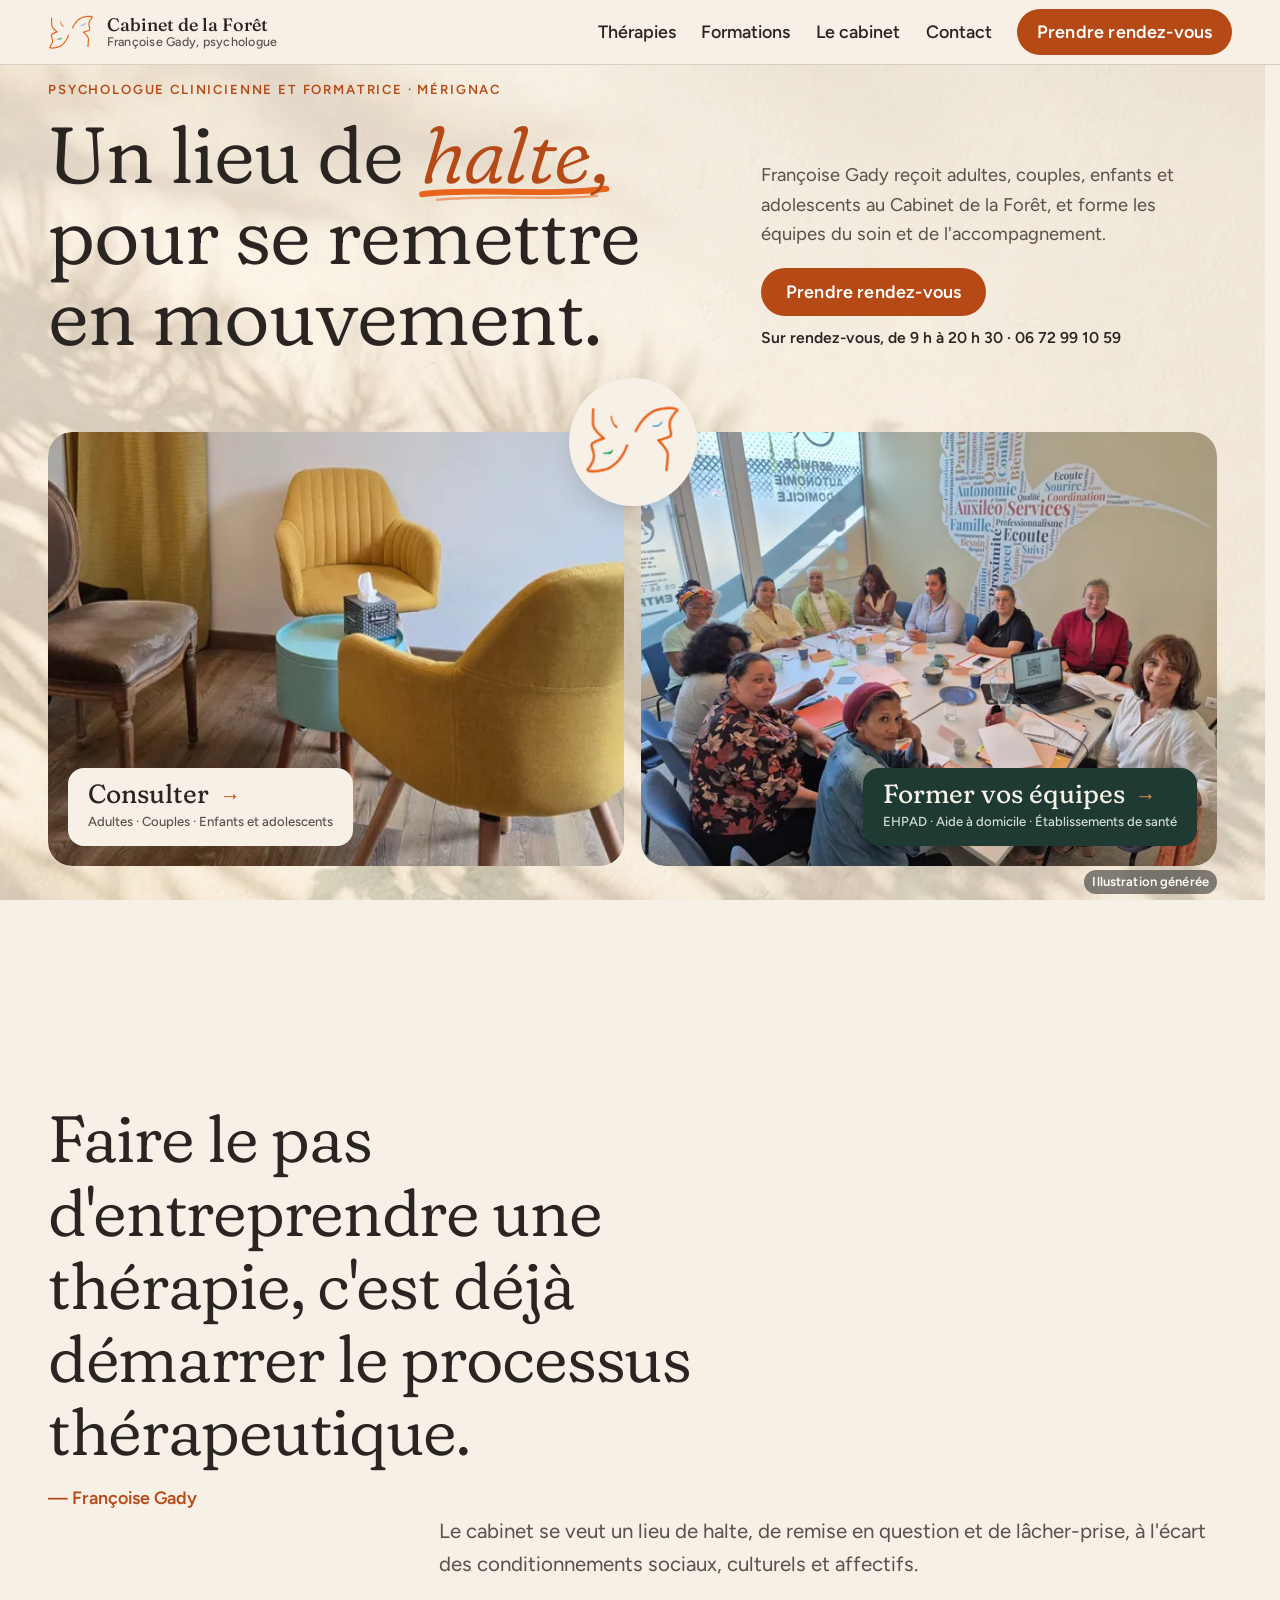
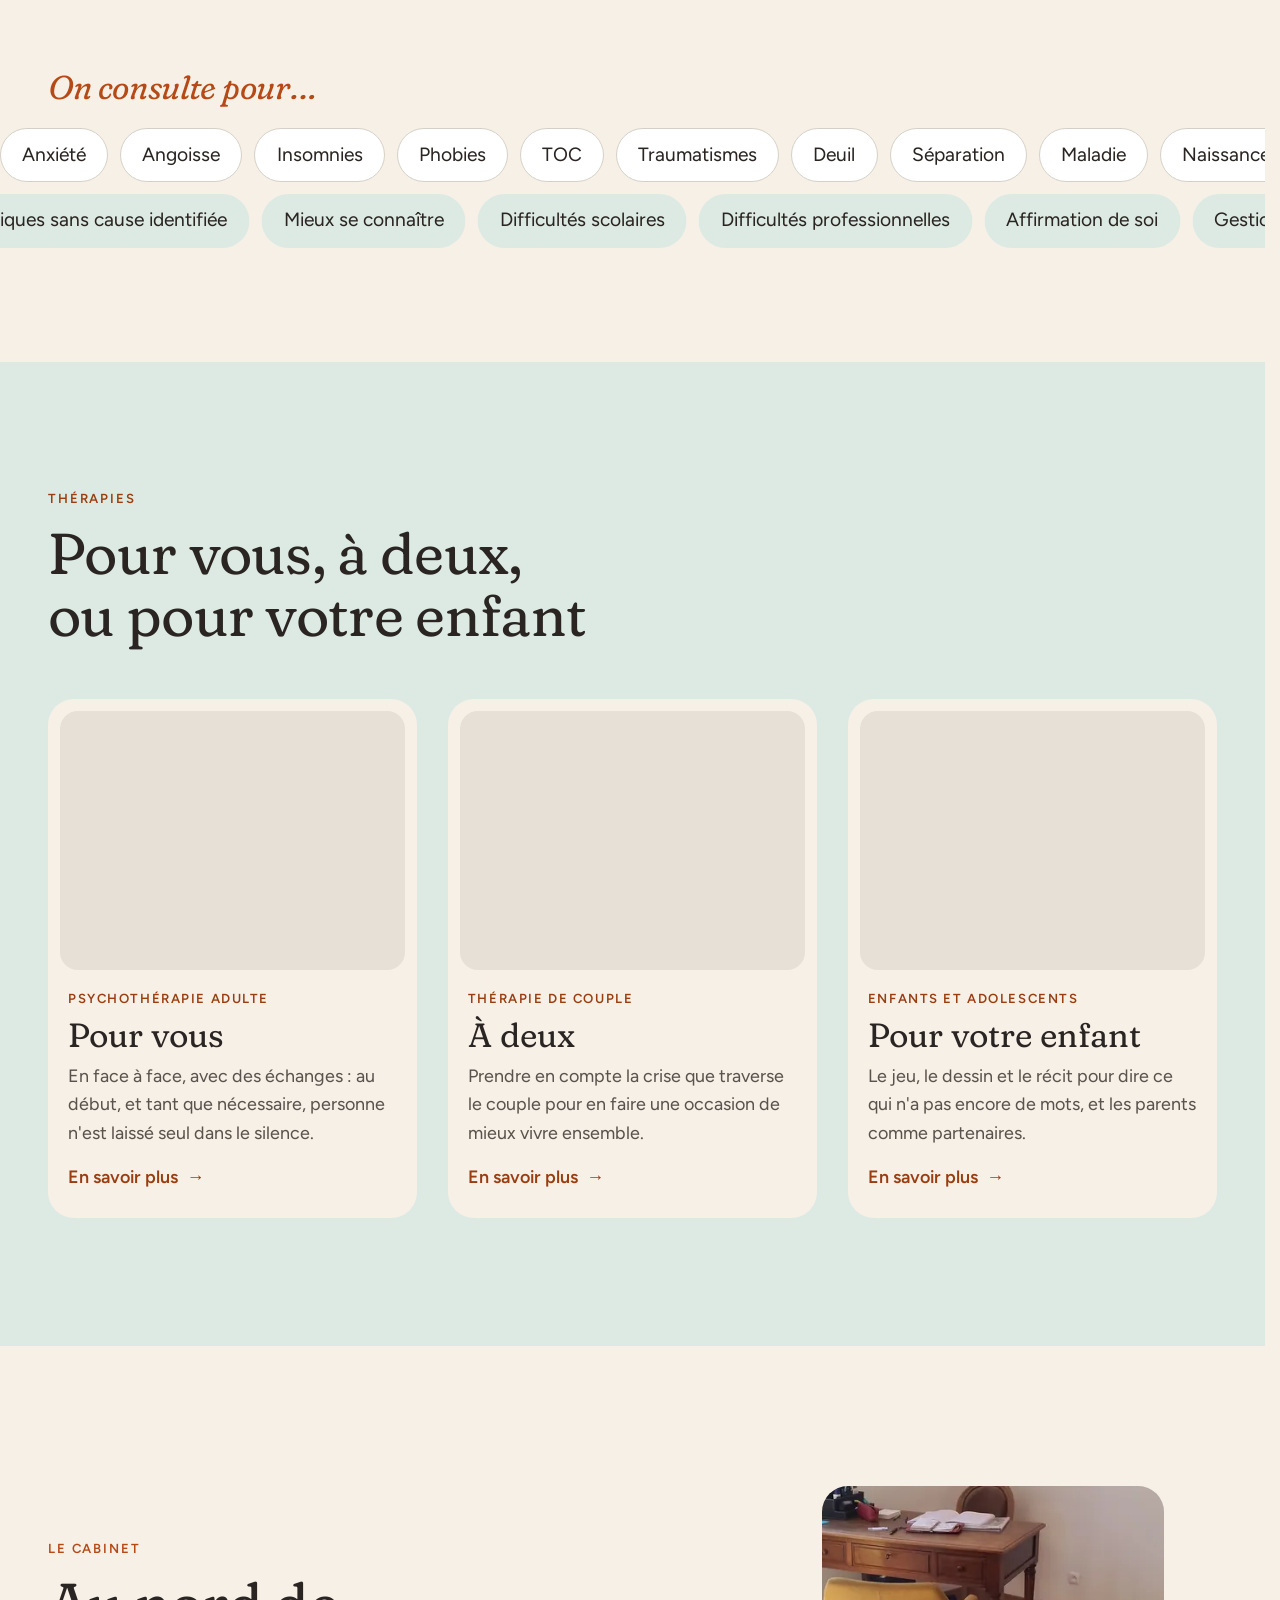
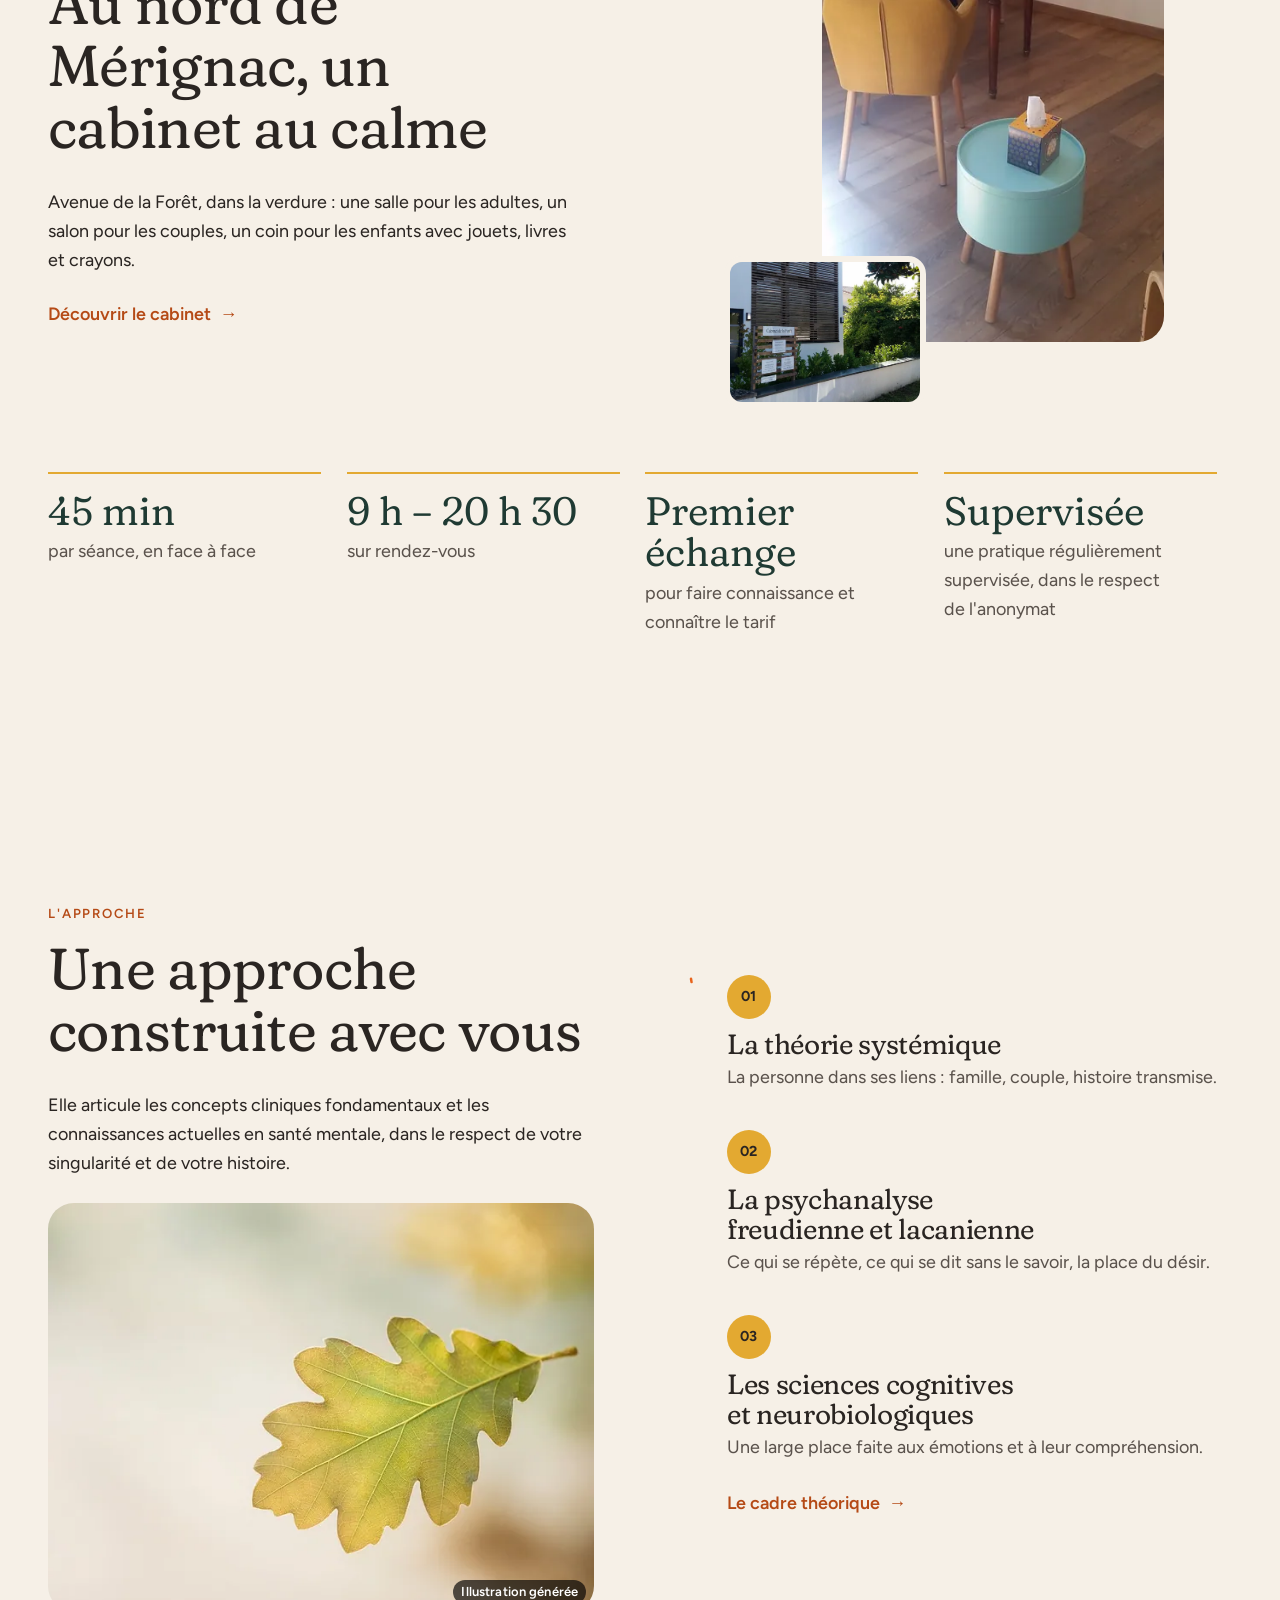
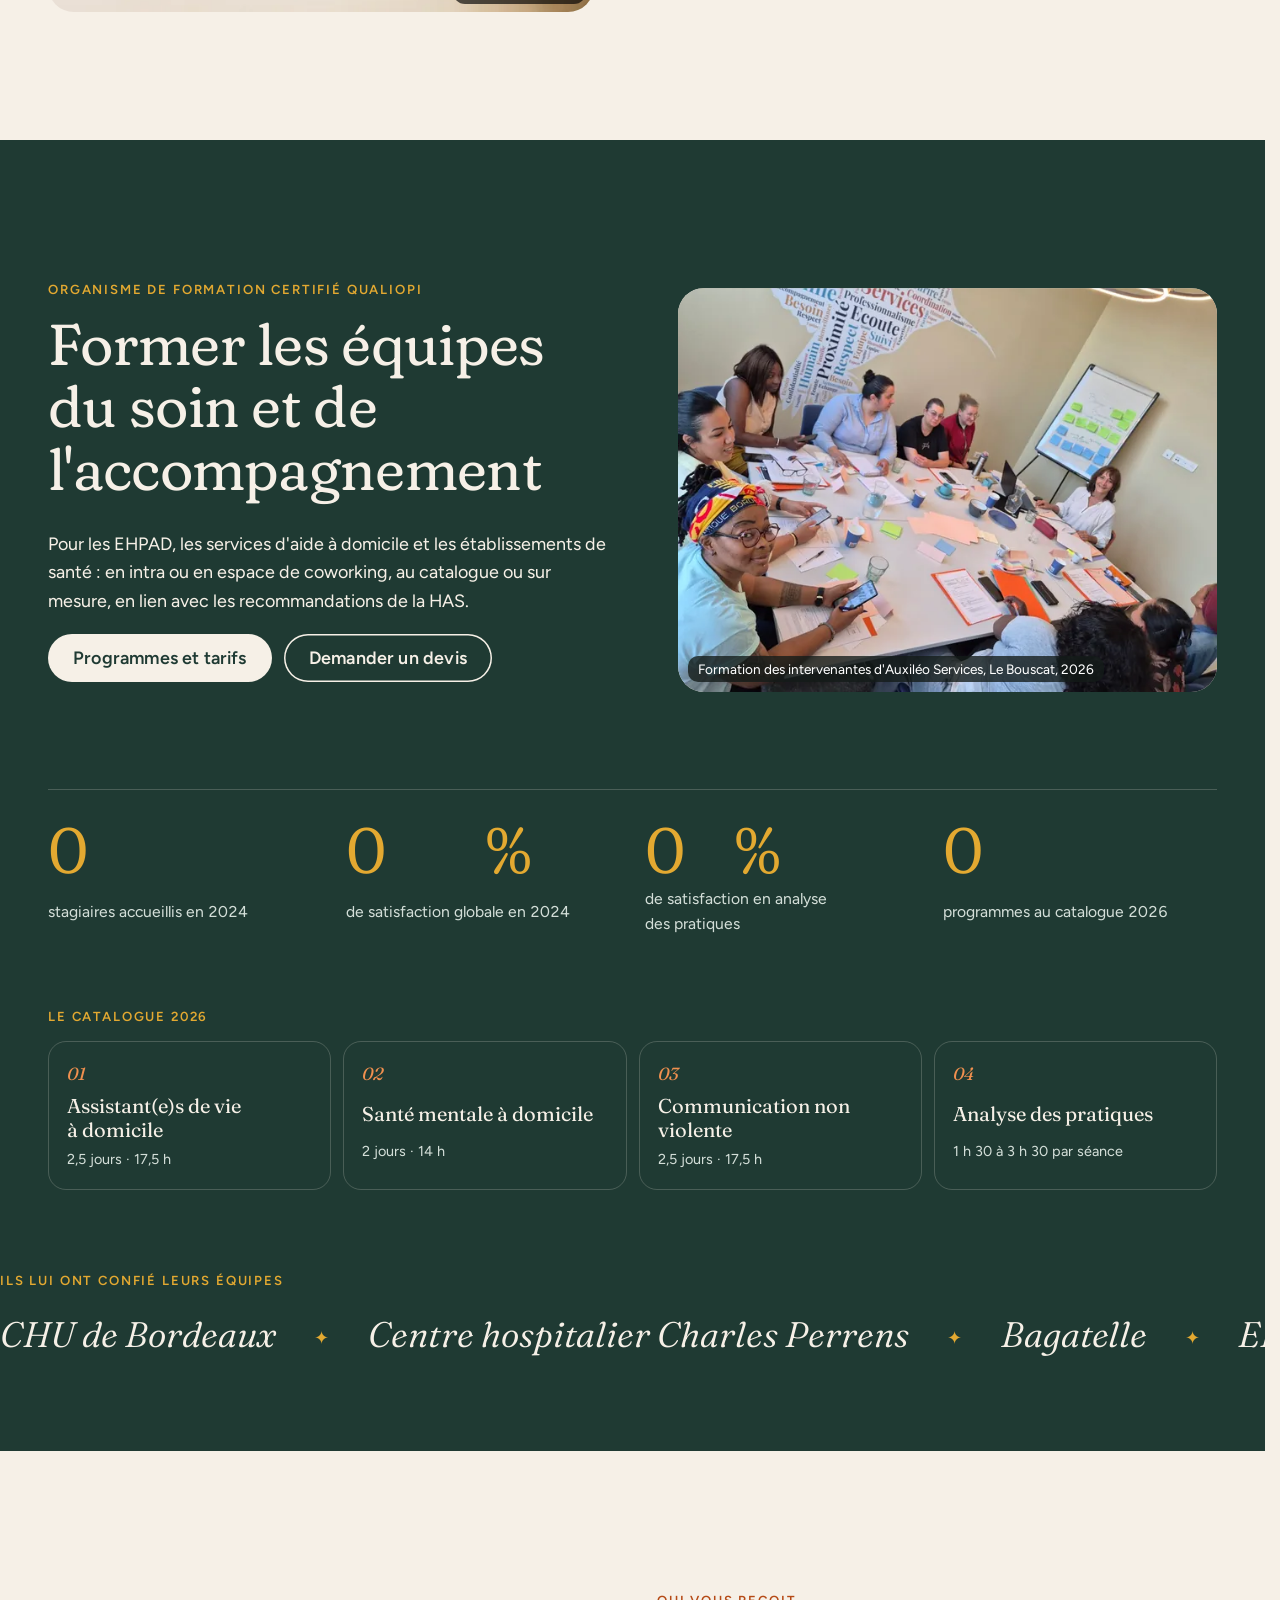
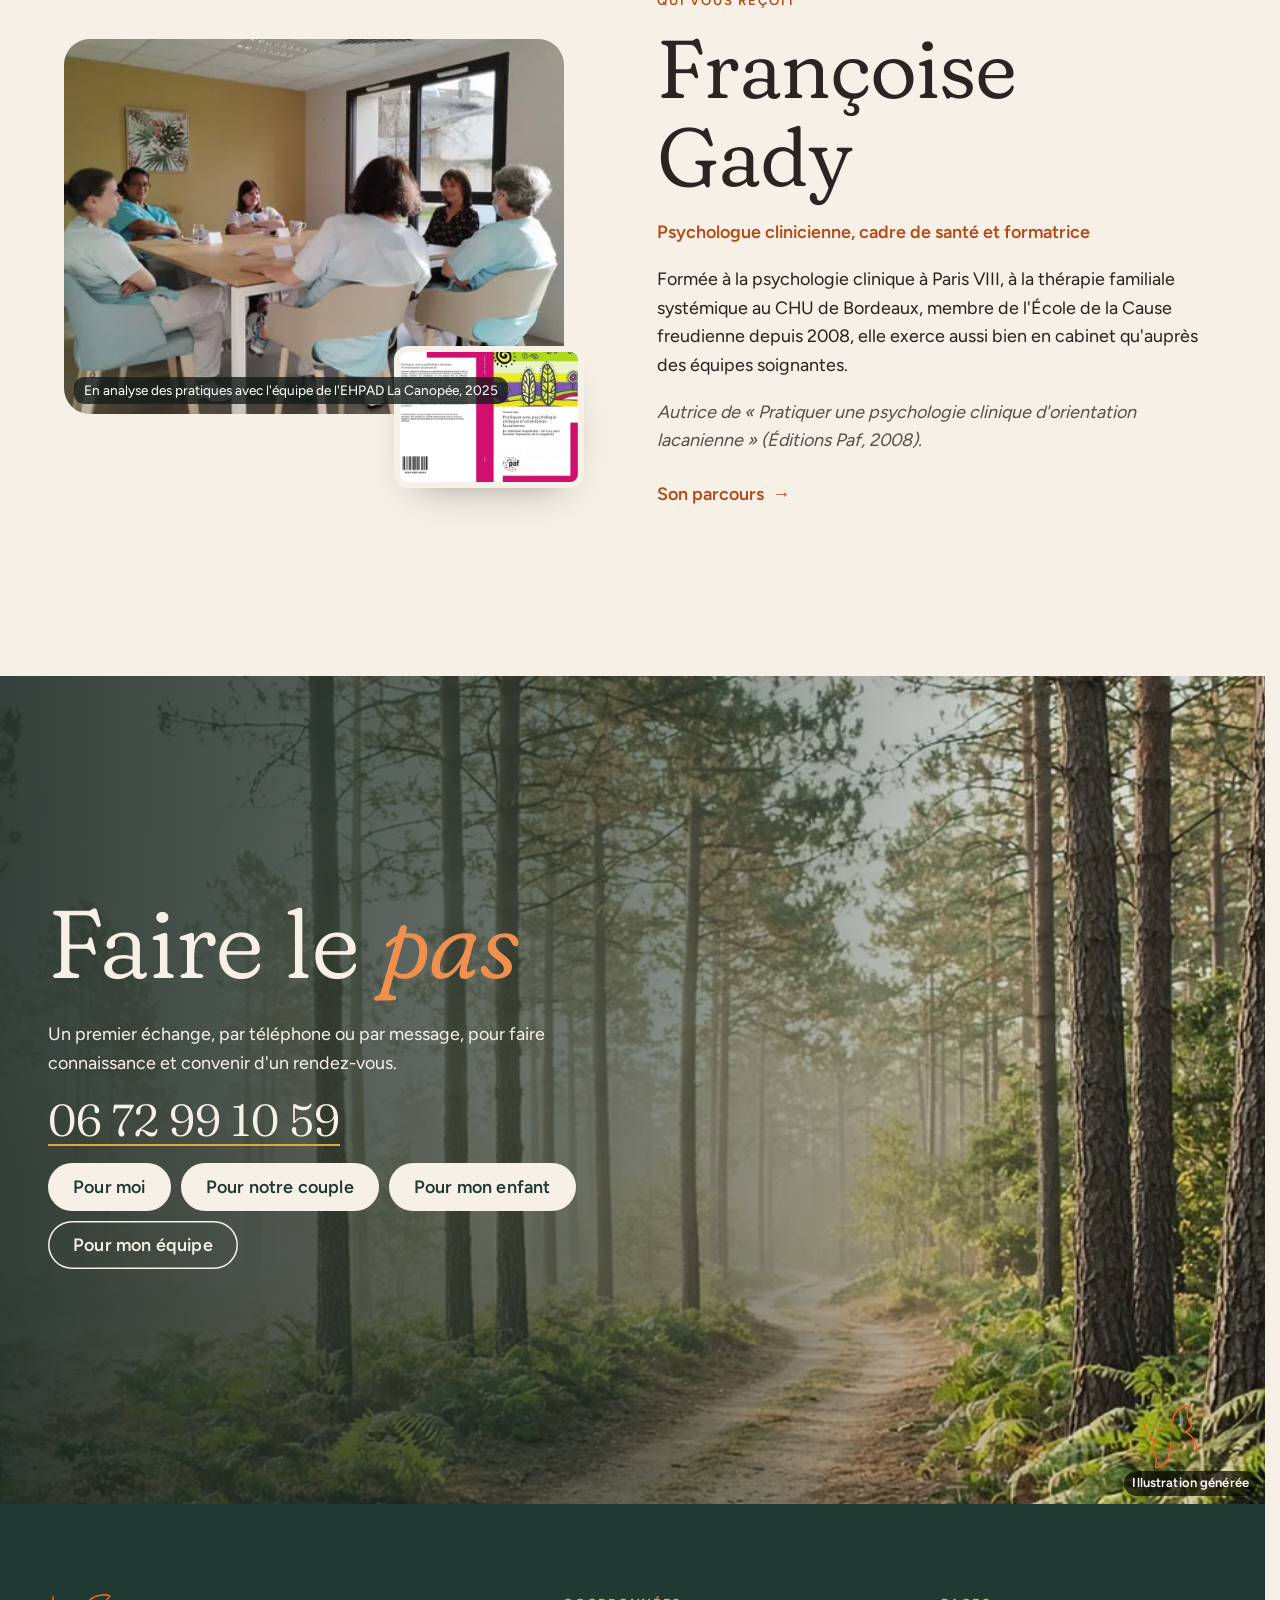
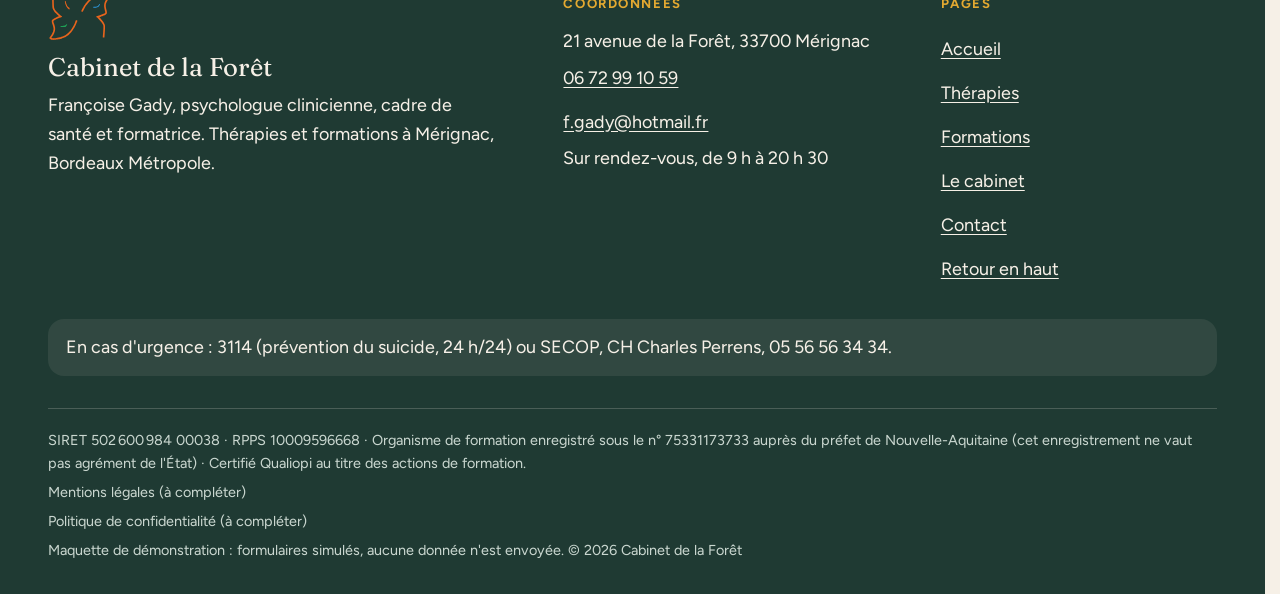
==== commit 421d797f: "Maquette v2 : papillon guide, pinceau, version finale" ====
--- a/index.html
+++ b/index.html
@@ -1,5 +1,5 @@
 <!doctype html>
-<html lang="fr" data-v="1" data-curseur>
+<html lang="fr" data-v="2" data-curseur>
 <head>
 <meta charset="utf-8">
 <meta name="viewport" content="width=device-width, initial-scale=1, viewport-fit=cover">
@@ -34,14 +34,14 @@
 setTimeout(function () { if (!d.classList.contains('demarre')) d.classList.add('secours'); }, 2000);
 })();</script>
 <link rel="preload" href="/assets/polices/fraunces-latin-soft-normal.woff2" as="font" type="font/woff2" crossorigin>
-<link rel="stylesheet" href="/assets/css/socle.css?v=1">
-<link rel="stylesheet" href="/assets/css/site.css?v=1">
-<link rel="modulepreload" href="/assets/js/site.js?v=1">
-<link rel="modulepreload" href="/assets/js/socle/index.js?v=1">
+<link rel="stylesheet" href="/assets/css/socle.css?v=2">
+<link rel="stylesheet" href="/assets/css/site.css?v=2">
+<link rel="modulepreload" href="/assets/js/site.js?v=2">
+<link rel="modulepreload" href="/assets/js/socle/index.js?v=2">
 <script src="/assets/vendor/gsap.min.js" defer></script>
 <script src="/assets/vendor/ScrollTrigger.min.js" defer></script>
 <script src="/assets/vendor/SplitText.min.js" defer></script>
-<script type="module" src="/assets/js/site.js?v=1"></script>
+<script type="module" src="/assets/js/site.js?v=2"></script>
 <meta name="theme-color" content="#F6F0E7">
 <link rel="icon" href="/assets/images/favicon.svg" type="image/svg+xml">
 <link rel="apple-touch-icon" href="/assets/images/apple-touch-icon.png">
@@ -115,7 +115,7 @@
   <div class="ouv-haut conteneur">
     <div class="ouv-titre-bloc">
       <p class="surtitre ouv-anim">Psychologue clinicienne et formatrice · Mérignac</p>
-      <h1 class="ouv-titre" data-anime="gsap"><span class="ouv-ligne"><span class="ouv-l">Un lieu de <em>halte,</em></span></span><span class="ouv-ligne"><span class="ouv-l">pour se remettre en mouvement.</span></span></h1>
+      <h1 class="ouv-titre" data-anime="gsap" data-grille="typo"><span class="ouv-ligne"><span class="ouv-l">Un lieu de <em data-pinceau>halte,</em></span></span><span class="ouv-ligne"><span class="ouv-l">pour se remettre en mouvement.</span></span></h1>
     </div>
     <div class="ouv-cote ouv-anim">
       <p class="ouv-texte masque-ecran-bas">Françoise Gady reçoit adultes, couples, enfants et adolescents au Cabinet de la Forêt, et forme les équipes du soin et de l&#39;accompagnement.</p>
@@ -140,11 +140,12 @@
 </figure>
       <span class="porte-etiquette"><strong>Former vos équipes</strong><small>EHPAD · Aide à domicile · Établissements de santé</small></span>
     </a>
-    <div class="ouv-papillon" data-iris-centre="disque"><svg class="papillon papillon-ouv" viewBox="28 -6 440 330" aria-hidden="true" focusable="false" data-effet="papillon"><defs><mask id="pap-ouv-gauche" maskUnits="userSpaceOnUse" x="0" y="-30" width="500" height="380"><path class="pap-trace" data-trait="gauche" d="M62.5 21.5C62.5 30.7 62.0 63.4 62.5 76.5C63.0 89.6 63.2 93.0 65.5 100.0C67.8 107.0 69.8 110.6 76.5 118.5C83.2 126.4 100.2 141.5 105.5 147.5C110.8 153.5 108.1 152.6 108.0 154.5C107.9 156.4 110.4 156.1 105.0 159.0C99.6 161.9 82.1 168.8 75.5 172.0C68.9 175.2 68.0 176.1 65.5 178.0C63.0 179.9 61.4 180.8 60.5 183.5C59.6 186.2 58.5 187.5 60.0 194.5C61.5 201.5 67.7 216.9 69.5 225.5C71.3 234.1 71.1 240.8 71.0 246.0C70.9 251.2 70.3 252.1 69.0 256.5C67.7 260.9 66.5 265.7 63.0 272.5C59.5 279.3 50.8 292.4 48.0 297.5C45.2 302.6 46.5 301.4 46.5 303.0C46.5 304.6 46.5 305.9 48.0 307.0C49.5 308.1 51.2 309.0 55.5 309.5C59.8 310.0 66.9 310.5 74.0 310.0C81.1 309.5 88.2 308.7 98.0 306.5C107.8 304.3 123.9 300.2 133.0 297.0C142.1 293.8 146.1 291.2 152.5 287.0C158.9 282.8 164.5 279.0 171.5 272.0C178.5 265.0 187.3 255.4 194.5 245.0C201.7 234.6 209.8 219.0 214.5 209.5C219.2 200.0 221.7 192.2 223.0 188.0C224.3 183.8 222.6 185.1 222.5 184.5" pathLength="1" fill="none" stroke="#fff" stroke-width="26" stroke-linecap="round" stroke-linejoin="round"/></mask><mask id="pap-ouv-petit" maskUnits="userSpaceOnUse" x="0" y="-30" width="500" height="380"><path class="pap-trace" data-trait="petit" d="M147.0 50.5C147.2 52.1 146.3 54.4 148.0 60.0C149.7 65.6 154.7 78.8 157.0 84.0C159.3 89.2 159.2 88.3 162.0 91.5C164.8 94.7 171.6 101.1 173.5 103.0" pathLength="1" fill="none" stroke="#fff" stroke-width="22" stroke-linecap="round" stroke-linejoin="round"/></mask><mask id="pap-ouv-vert" maskUnits="userSpaceOnUse" x="0" y="-30" width="500" height="380"><path class="pap-trace" data-trait="vert" d="M114.0 223.0C116.8 223.2 126.1 224.1 131.0 224.0C135.9 223.9 140.5 223.2 143.5 222.5C146.5 221.8 146.8 221.6 149.0 219.5C151.2 217.4 155.2 211.6 156.5 210.0" pathLength="1" fill="none" stroke="#fff" stroke-width="18" stroke-linecap="round" stroke-linejoin="round"/></mask><mask id="pap-ouv-droite" maskUnits="userSpaceOnUse" x="0" y="-30" width="500" height="380"><path class="pap-trace" data-trait="droite" d="M262.0 117.5C262.3 117.2 260.8 121.7 264.0 116.0C267.2 110.3 274.9 93.2 281.0 83.5C287.1 73.8 293.8 65.2 300.5 57.5C307.2 49.8 314.0 43.2 321.0 37.5C328.0 31.8 336.5 26.5 342.5 23.0C348.5 19.5 351.9 18.3 357.0 16.5C362.1 14.7 364.3 13.6 373.0 12.0C381.7 10.4 398.5 7.8 409.0 7.0C419.5 6.2 429.5 6.7 436.0 7.5C442.5 8.3 445.8 10.4 448.0 12.0C450.2 13.6 449.1 15.3 449.0 17.0C448.9 18.7 449.5 19.0 447.5 22.0C445.5 25.0 440.2 30.4 437.0 35.0C433.8 39.6 430.8 43.5 428.0 49.5C425.2 55.5 421.3 63.8 420.0 71.0C418.7 78.2 418.9 84.4 420.0 93.0C421.1 101.6 425.7 115.6 426.5 122.5C427.3 129.4 426.1 131.8 425.0 134.5C423.9 137.2 422.2 137.6 420.0 139.0C417.8 140.4 418.7 140.5 412.0 143.0C405.3 145.5 386.2 151.4 380.0 154.0C373.8 156.6 375.3 156.4 375.0 158.5C374.7 160.6 375.2 162.7 378.0 166.5C380.8 170.3 387.7 176.3 392.0 181.5C396.3 186.7 400.5 191.8 404.0 197.5C407.5 203.2 411.3 209.2 413.0 216.0C414.7 222.8 414.4 225.0 414.0 238.0C413.6 251.0 411.1 284.7 410.5 294.0" pathLength="1" fill="none" stroke="#fff" stroke-width="26" stroke-linecap="round" stroke-linejoin="round"/></mask><mask id="pap-ouv-bleu" maskUnits="userSpaceOnUse" x="0" y="-30" width="500" height="380"><path class="pap-trace" data-trait="bleu" d="M341.0 91.5C343.3 91.5 350.5 92.0 355.0 91.5C359.5 91.0 364.3 90.2 368.0 88.5C371.7 86.8 374.8 83.8 377.0 81.5C379.2 79.2 380.7 76.2 381.5 74.5C382.3 72.8 381.9 71.6 382.0 71.0" pathLength="1" fill="none" stroke="#fff" stroke-width="18" stroke-linecap="round" stroke-linejoin="round"/></mask></defs><g class="aile aile-g"><path class="pap-forme pap-gauche" d="M57.8 17.2C56.2 17.5 57.0 18.0 56.8 18.5C56.5 19.0 56.5 14.0 56.5 20.0C56.5 26.0 56.5 42.4 56.8 54.5C57.0 66.6 57.8 85.3 58.2 92.8C58.7 100.2 59.0 97.0 59.5 99.0C60.0 101.0 60.6 102.7 61.5 104.8C62.4 106.8 63.0 108.3 64.8 111.2C66.5 114.2 69.7 118.9 72.2 122.2C74.8 125.6 77.0 128.0 80.2 131.5C83.5 135.0 88.5 139.9 91.8 143.0C95.0 146.1 98.2 148.4 100.0 150.0C101.8 151.6 101.9 151.9 102.2 152.5C102.6 153.1 102.4 153.2 102.2 153.5C102.1 153.8 104.2 153.1 101.2 154.5C98.3 155.9 88.2 160.0 84.5 161.8C80.8 163.5 80.4 164.1 79.0 164.8C77.6 165.4 78.4 164.5 76.0 165.8C73.6 167.0 67.6 170.0 64.5 172.0C61.4 174.0 59.1 176.0 57.5 177.8C55.9 179.5 55.6 180.9 55.0 182.2C54.4 183.6 54.2 184.1 54.0 185.8C53.8 187.4 53.9 190.2 54.0 192.0C54.1 193.8 54.2 194.0 54.8 196.2C55.3 198.5 56.0 201.2 57.2 205.2C58.5 209.3 61.1 215.4 62.5 220.5C63.9 225.6 65.2 231.6 65.8 235.8C66.3 239.9 66.0 242.6 65.8 245.5C65.5 248.4 64.3 251.5 64.0 253.0C63.7 254.5 65.0 252.0 64.0 254.8C63.0 257.5 60.2 265.3 58.2 269.8C56.2 274.2 53.6 278.8 52.0 281.5C50.4 284.2 49.6 284.5 48.5 286.2C47.4 288.0 47.0 289.2 45.2 291.8C43.5 294.3 39.0 299.6 37.8 301.5C36.5 303.4 37.4 302.8 37.5 303.2C37.6 303.8 38.0 303.9 38.2 304.5C38.5 305.1 38.1 306.0 38.8 307.0C39.4 308.0 40.6 309.6 42.2 310.8C43.9 311.9 46.5 313.2 48.5 314.0C50.5 314.8 52.4 315.1 54.2 315.5C56.1 315.9 56.8 316.1 59.8 316.2C62.7 316.4 67.2 316.5 71.8 316.2C76.3 316.0 84.5 314.9 87.2 314.5C90.0 314.1 86.2 314.4 88.2 314.0C90.2 313.6 93.2 313.5 99.2 312.2C105.2 311.0 119.3 307.6 124.2 306.2C129.2 304.9 127.3 304.8 128.8 304.2C130.2 303.8 130.6 304.1 133.0 303.2C135.4 302.4 141.3 299.9 143.2 299.0C145.2 298.1 143.5 298.5 144.5 298.0C145.5 297.5 147.0 297.1 149.0 296.0C151.0 294.9 154.9 292.3 156.5 291.2C158.1 290.2 158.0 289.8 158.5 289.5C159.0 289.2 158.9 289.8 159.2 289.5C159.6 289.2 159.7 288.6 160.5 288.0C161.3 287.4 162.2 287.3 164.0 286.0C165.8 284.7 168.2 282.8 171.0 280.2C173.8 277.8 177.3 274.6 180.8 271.0C184.2 267.4 188.6 262.2 191.5 258.8C194.4 255.3 195.7 253.6 198.0 250.2C200.3 246.9 203.6 241.0 205.2 238.5C206.9 236.0 207.0 236.5 207.8 235.2C208.5 234.0 209.6 232.0 210.0 231.2C210.4 230.5 209.5 231.4 210.0 230.5C210.5 229.6 212.3 227.3 213.0 226.0C213.7 224.7 213.6 223.8 214.2 222.5C214.9 221.2 216.5 219.0 217.0 218.0C217.5 217.0 216.7 217.9 217.2 216.8C217.8 215.6 219.1 214.0 220.2 211.2C221.4 208.5 223.3 202.8 224.2 200.5C225.2 198.2 225.5 198.6 226.0 197.2C226.5 195.9 227.0 193.5 227.5 192.2C228.0 191.0 228.3 191.2 228.8 190.0C229.2 188.8 230.0 186.0 230.0 184.8C230.0 183.5 229.2 183.0 228.5 182.5C227.8 182.0 226.8 181.8 225.5 181.5C224.2 181.2 221.8 180.7 220.8 180.8C219.8 180.8 220.8 178.8 219.5 181.8C218.2 184.8 215.5 193.3 213.2 198.8C211.0 204.2 208.9 209.0 206.2 214.2C203.6 219.5 199.5 226.5 197.5 230.0C195.5 233.5 195.1 234.0 194.2 235.2C193.4 236.5 192.9 236.6 192.5 237.2C192.1 237.9 192.9 237.5 191.8 239.2C190.6 241.0 188.4 244.3 185.5 248.0C182.6 251.7 178.4 257.1 174.5 261.2C170.6 265.4 166.1 269.5 162.0 273.0C157.9 276.5 153.7 279.7 149.8 282.2C145.8 284.8 142.2 286.7 138.5 288.5C134.8 290.3 130.8 292.1 127.5 293.2C124.2 294.4 120.4 295.0 118.8 295.5C117.1 296.0 119.3 295.8 117.5 296.2C115.7 296.7 110.5 297.6 107.8 298.2C105.0 298.9 104.5 299.4 100.8 300.2C97.0 301.1 89.6 302.5 85.0 303.2C80.4 304.0 77.7 304.3 73.2 304.5C68.8 304.7 61.6 304.7 58.2 304.5C54.9 304.3 54.0 303.6 53.0 303.2C52.0 302.9 52.5 303.0 52.5 302.5C52.5 302.0 51.2 303.1 52.8 300.5C54.3 297.9 59.8 290.3 62.0 286.8C64.2 283.2 65.4 281.0 66.2 279.2C67.1 277.5 66.6 277.7 67.2 276.2C67.9 274.8 69.0 274.0 70.2 270.8C71.5 267.5 73.9 260.9 75.0 257.0C76.1 253.1 76.5 251.4 76.8 247.2C77.0 243.1 77.2 237.0 76.8 232.2C76.2 227.5 75.0 223.1 73.8 218.5C72.5 213.9 70.3 207.6 69.2 204.5C68.2 201.4 67.9 202.2 67.2 199.8C66.6 197.3 65.6 192.0 65.2 190.0C64.9 188.0 65.1 188.5 65.2 187.8C65.4 187.0 65.3 186.4 66.0 185.5C66.7 184.6 67.3 183.9 69.5 182.5C71.7 181.1 77.4 178.3 79.2 177.2C81.1 176.2 78.2 177.2 80.8 176.0C83.3 174.8 91.3 171.1 94.5 169.8C97.7 168.4 98.0 168.6 100.0 167.8C102.0 166.9 102.8 166.0 106.5 164.5C110.2 163.0 119.1 160.0 122.0 158.8C124.9 157.5 123.6 157.7 124.0 157.2C124.4 156.8 124.2 156.7 124.2 156.2C124.2 155.8 125.9 156.2 124.0 154.5C122.1 152.8 117.3 149.8 113.0 146.2C108.7 142.7 102.5 137.4 98.0 133.2C93.5 129.1 89.7 125.1 86.2 121.2C82.8 117.4 79.8 113.6 77.5 110.2C75.2 106.9 73.5 103.7 72.2 101.0C71.0 98.3 70.6 98.3 70.0 94.0C69.4 89.7 68.9 86.2 68.5 75.2C68.1 64.3 67.6 37.7 67.5 28.5C67.4 19.3 68.0 21.9 67.8 20.0C67.5 18.1 67.9 17.7 66.2 17.2C64.6 16.8 59.3 17.0 57.8 17.2Z" fill="var(--pap-orange, #E8641C)" mask="url(#pap-ouv-gauche)"/><path class="pap-forme pap-petit" d="M146.0 48.8C145.4 48.9 145.3 49.2 145.0 49.8C144.7 50.3 144.4 50.9 144.2 52.0C144.1 53.1 144.1 55.4 144.2 56.5C144.4 57.6 144.8 57.8 145.0 58.8C145.2 59.7 144.3 58.8 145.2 62.0C146.2 65.2 148.8 73.2 150.5 77.8C152.2 82.2 154.1 86.0 155.8 89.0C157.4 92.0 158.1 92.9 160.2 95.5C162.4 98.1 166.7 102.6 168.8 104.5C170.8 106.4 171.6 106.7 172.8 107.0C173.9 107.3 174.8 107.1 175.5 106.5C176.2 105.9 176.7 105.0 176.8 103.5C176.8 102.0 176.5 99.1 176.0 97.8C175.5 96.4 174.9 96.1 174.0 95.2C173.1 94.4 171.8 93.3 170.5 92.5C169.2 91.7 167.5 91.0 166.5 90.2C165.5 89.5 165.1 89.0 164.2 88.0C163.4 87.0 162.5 85.6 161.5 84.0C160.5 82.4 159.3 80.3 158.5 78.5C157.7 76.7 157.1 74.4 156.5 73.0C155.9 71.6 155.5 71.6 155.0 70.2C154.5 68.9 153.9 66.0 153.5 64.8C153.1 63.5 153.2 65.4 152.5 63.0C151.8 60.6 150.2 52.9 149.5 50.5C148.8 48.1 149.1 49.0 148.5 48.8C147.9 48.5 146.6 48.6 146.0 48.8Z" fill="var(--pap-orange, #E8641C)" mask="url(#pap-ouv-petit)"/><path class="pap-forme pap-vert" d="M159.5 210.0C159.3 209.4 158.7 208.8 158.0 208.5C157.3 208.2 156.9 207.5 155.5 208.5C154.1 209.5 151.5 212.8 149.5 214.2C147.5 215.7 146.7 216.0 143.8 217.0C140.8 218.0 134.9 219.5 132.0 220.0C129.1 220.5 128.3 220.0 126.5 220.2C124.7 220.5 122.6 221.1 121.0 221.2C119.4 221.4 118.0 221.1 116.8 221.2C115.5 221.4 114.3 222.0 113.8 222.2C113.2 222.5 113.3 222.4 113.2 222.8C113.2 223.1 112.9 223.6 113.2 224.2C113.6 224.9 114.6 226.0 115.5 226.5C116.4 227.0 113.8 227.1 118.8 227.2C123.7 227.4 140.2 227.5 145.0 227.5C149.8 227.5 147.0 227.2 147.8 227.0C148.5 226.8 149.1 226.7 149.8 226.2C150.4 225.8 150.4 225.9 151.5 224.5C152.6 223.1 155.0 219.8 156.2 217.8C157.5 215.7 158.7 213.3 159.2 212.0C159.8 210.7 159.7 210.6 159.5 210.0Z" fill="var(--pap-vert, #1FA055)" mask="url(#pap-ouv-vert)"/></g><g class="aile aile-d"><path class="pap-forme pap-droite" d="M431.8 1.5C428.0 1.4 415.2 1.4 410.8 1.5C406.2 1.6 406.5 2.1 404.8 2.2C403.0 2.4 401.6 2.1 400.5 2.2C399.4 2.4 399.6 2.8 398.2 3.0C396.9 3.2 393.8 3.1 392.5 3.2C391.2 3.4 391.6 3.8 390.2 4.0C388.9 4.2 385.8 4.3 384.5 4.5C383.2 4.7 385.5 4.8 382.8 5.2C380.0 5.8 372.7 6.5 368.2 7.5C363.8 8.5 358.8 10.7 356.2 11.5C353.7 12.3 356.0 10.8 352.8 12.2C349.5 13.7 339.7 18.5 336.8 20.0C333.8 21.5 336.0 20.9 335.0 21.5C334.0 22.1 333.7 21.8 330.8 23.8C327.8 25.7 321.6 30.0 317.5 33.2C313.4 36.5 309.8 40.1 306.2 43.5C302.8 46.9 299.5 50.4 296.5 53.8C293.5 57.1 291.7 59.1 288.2 63.8C284.8 68.4 277.9 78.5 275.8 81.8C273.6 85.0 275.6 82.8 275.2 83.2C274.9 83.8 274.4 83.7 273.8 84.8C273.1 85.8 272.5 87.7 271.5 89.5C270.5 91.3 268.8 93.6 267.8 95.5C266.7 97.4 266.0 99.5 265.2 101.0C264.5 102.5 264.3 101.8 263.0 104.5C261.7 107.2 258.2 115.1 257.2 117.5C256.3 119.9 257.0 118.4 257.2 119.0C257.5 119.6 257.6 120.5 258.8 121.2C259.9 122.0 262.9 123.0 264.2 123.2C265.6 123.5 266.0 123.0 266.8 122.5C267.5 122.0 267.5 122.0 268.5 120.0C269.5 118.0 271.4 112.7 272.5 110.5C273.6 108.3 274.2 108.2 275.0 106.8C275.8 105.3 276.0 104.0 277.2 101.8C278.5 99.5 279.9 96.8 282.2 93.0C284.6 89.2 288.3 83.3 291.5 78.8C294.7 74.2 298.4 69.3 301.5 65.5C304.6 61.7 307.0 59.1 310.2 55.8C313.5 52.4 317.4 48.5 321.0 45.2C324.6 42.0 327.5 39.5 332.0 36.5C336.5 33.5 343.0 29.5 347.8 27.0C352.5 24.5 356.8 23.0 360.2 21.8C363.7 20.5 364.4 20.2 368.5 19.2C372.6 18.3 380.7 16.7 384.8 16.0C388.8 15.3 391.2 15.5 393.0 15.2C394.8 15.0 392.8 14.8 395.5 14.5C398.2 14.2 406.3 13.8 409.2 13.5C412.2 13.2 409.8 12.9 413.2 12.8C416.8 12.6 427.0 12.6 430.2 12.8C433.5 12.9 431.6 13.3 432.8 13.5C433.9 13.7 435.7 13.5 437.2 13.8C438.8 14.0 440.9 14.6 442.0 15.0C443.1 15.4 443.4 15.6 443.8 16.0C444.1 16.4 445.2 15.7 444.0 17.5C442.8 19.3 438.0 24.4 436.2 26.8C434.5 29.1 433.9 30.6 433.2 31.5C432.6 32.4 434.2 29.3 432.5 32.0C430.8 34.7 424.9 44.0 422.8 47.8C420.6 51.5 420.7 51.4 419.5 54.5C418.3 57.6 416.4 63.0 415.5 66.5C414.6 70.0 414.3 72.8 414.0 75.8C413.7 78.8 413.5 80.8 413.8 84.5C414.0 88.2 414.3 92.0 415.5 98.2C416.7 104.5 420.0 116.6 421.0 121.8C422.0 126.9 421.3 127.6 421.2 129.2C421.2 130.9 421.4 130.8 420.5 131.8C419.6 132.7 418.0 133.8 415.8 135.0C413.5 136.2 413.6 136.6 407.2 139.0C400.9 141.4 385.3 147.0 377.8 149.5C370.2 152.0 364.7 153.1 361.8 154.0C358.8 154.9 360.5 154.7 360.2 155.0C360.0 155.3 360.3 155.8 360.2 156.0C360.2 156.2 359.8 156.2 359.8 156.5C359.7 156.8 359.5 157.1 360.0 157.8C360.5 158.4 361.5 159.3 362.5 160.2C363.5 161.2 363.8 161.0 366.2 163.2C368.7 165.5 373.5 169.9 377.2 173.8C381.0 177.6 386.0 183.4 388.5 186.2C391.0 189.1 391.2 190.0 392.0 191.0C392.8 192.0 391.8 189.8 393.5 192.2C395.2 194.7 400.2 201.7 402.5 205.8C404.8 209.8 406.5 213.7 407.5 216.5C408.5 219.3 408.6 218.2 408.8 222.5C408.9 226.8 408.8 234.4 408.5 242.0C408.2 249.6 407.5 260.7 407.0 268.0C406.5 275.3 405.6 281.0 405.2 286.0C404.9 291.0 404.6 295.8 404.8 298.0C404.9 300.2 404.6 299.2 406.2 299.5C407.9 299.8 413.0 300.0 414.5 300.0C416.0 300.0 415.2 300.0 415.5 299.2C415.8 298.5 415.6 304.2 416.2 295.8C416.9 287.3 418.9 259.0 419.5 248.8C420.1 238.5 419.9 238.9 420.0 234.2C420.1 229.6 420.1 223.8 420.0 221.0C419.9 218.2 420.0 219.7 419.5 217.8C419.0 215.8 417.7 211.5 417.0 209.5C416.3 207.5 416.8 208.4 415.2 205.5C413.7 202.6 410.0 196.0 407.5 192.2C405.0 188.5 401.6 185.0 400.2 183.2C398.9 181.5 400.5 183.0 399.5 181.8C398.5 180.5 397.5 179.1 394.5 175.8C391.5 172.4 383.5 164.0 381.2 161.5C379.0 159.0 380.8 161.2 381.2 160.8C381.8 160.3 382.5 159.7 384.2 159.0C386.0 158.3 390.0 157.0 391.5 156.5C393.0 156.0 390.9 157.1 393.5 156.2C396.1 155.4 404.4 152.4 407.2 151.2C410.1 150.1 408.8 150.2 410.5 149.5C412.2 148.8 415.2 147.9 417.2 147.0C419.2 146.1 421.5 144.5 422.5 144.0C423.5 143.5 422.7 144.3 423.2 144.0C423.8 143.7 425.0 143.0 426.0 142.2C427.0 141.5 428.1 140.3 429.0 139.2C429.9 138.2 430.7 137.0 431.2 136.0C431.8 135.0 432.0 134.6 432.2 133.2C432.5 131.9 433.0 130.0 433.0 127.8C433.0 125.5 433.2 124.8 432.2 120.0C431.3 115.2 428.2 104.0 427.2 99.2C426.2 94.5 426.5 93.4 426.2 91.8C426.0 90.1 425.6 92.5 425.5 89.5C425.4 86.5 425.1 77.9 425.5 73.8C425.9 69.6 427.1 66.9 427.8 64.8C428.4 62.6 428.0 63.5 429.2 60.8C430.5 58.0 432.8 52.8 435.2 48.5C437.8 44.2 440.4 40.0 444.2 35.0C448.1 30.0 455.9 21.8 458.2 18.8C460.6 15.7 458.5 17.4 458.5 16.5C458.5 15.6 458.4 14.5 458.0 13.5C457.6 12.5 457.1 11.7 456.0 10.5C454.9 9.3 452.8 7.5 451.2 6.5C449.8 5.5 448.7 5.1 447.0 4.5C445.3 3.9 443.5 3.2 441.2 2.8C439.0 2.3 434.8 2.2 433.2 2.0C431.7 1.8 435.5 1.6 431.8 1.5Z" fill="var(--pap-orange, #E8641C)" mask="url(#pap-ouv-droite)"/><path class="pap-forme pap-bleu" d="M384.0 70.0C383.8 69.6 383.6 69.0 383.0 69.0C382.4 69.0 381.2 68.7 380.5 69.8C379.8 70.8 380.2 73.0 378.5 75.5C376.8 78.0 371.8 82.8 370.0 84.5C368.2 86.2 368.8 85.3 368.0 85.8C367.2 86.2 365.8 86.8 365.0 87.0C364.2 87.2 364.3 86.8 363.5 87.0C362.7 87.2 362.2 87.7 360.2 88.0C358.2 88.3 354.5 88.8 351.5 89.0C348.5 89.2 344.2 89.0 342.2 89.2C340.3 89.5 340.2 90.1 339.8 90.5C339.2 90.9 339.3 91.1 339.2 91.5C339.2 91.9 339.1 92.5 339.5 93.0C339.9 93.5 338.6 94.5 341.5 94.8C344.4 95.0 353.8 94.9 357.0 94.8C360.2 94.6 359.6 93.9 360.5 93.8C361.4 93.6 360.7 94.4 362.5 93.8C364.3 93.1 368.9 91.2 371.2 90.0C373.6 88.8 374.9 88.1 376.8 86.2C378.6 84.4 381.2 80.8 382.5 78.8C383.8 76.8 384.2 75.5 384.5 74.2C384.8 73.0 384.6 72.0 384.5 71.2C384.4 70.5 384.2 70.4 384.0 70.0Z" fill="var(--pap-bleu, #2E9BE0)" mask="url(#pap-ouv-bleu)"/></g></svg></div>
+    <button type="button" class="ouv-papillon" data-iris-centre="disque" data-grille="manipuler" aria-label="Faire voler le papillon"><span class="ouv-vol"><svg class="papillon papillon-ouv" viewBox="28 -6 440 330" aria-hidden="true" focusable="false" data-effet="papillon"><defs><mask id="pap-ouv-gauche" maskUnits="userSpaceOnUse" x="0" y="-30" width="500" height="380"><path class="pap-trace" data-trait="gauche" d="M62.5 21.5C62.5 30.7 62.0 63.4 62.5 76.5C63.0 89.6 63.2 93.0 65.5 100.0C67.8 107.0 69.8 110.6 76.5 118.5C83.2 126.4 100.2 141.5 105.5 147.5C110.8 153.5 108.1 152.6 108.0 154.5C107.9 156.4 110.4 156.1 105.0 159.0C99.6 161.9 82.1 168.8 75.5 172.0C68.9 175.2 68.0 176.1 65.5 178.0C63.0 179.9 61.4 180.8 60.5 183.5C59.6 186.2 58.5 187.5 60.0 194.5C61.5 201.5 67.7 216.9 69.5 225.5C71.3 234.1 71.1 240.8 71.0 246.0C70.9 251.2 70.3 252.1 69.0 256.5C67.7 260.9 66.5 265.7 63.0 272.5C59.5 279.3 50.8 292.4 48.0 297.5C45.2 302.6 46.5 301.4 46.5 303.0C46.5 304.6 46.5 305.9 48.0 307.0C49.5 308.1 51.2 309.0 55.5 309.5C59.8 310.0 66.9 310.5 74.0 310.0C81.1 309.5 88.2 308.7 98.0 306.5C107.8 304.3 123.9 300.2 133.0 297.0C142.1 293.8 146.1 291.2 152.5 287.0C158.9 282.8 164.5 279.0 171.5 272.0C178.5 265.0 187.3 255.4 194.5 245.0C201.7 234.6 209.8 219.0 214.5 209.5C219.2 200.0 221.7 192.2 223.0 188.0C224.3 183.8 222.6 185.1 222.5 184.5" pathLength="1" fill="none" stroke="#fff" stroke-width="26" stroke-linecap="round" stroke-linejoin="round"/></mask><mask id="pap-ouv-petit" maskUnits="userSpaceOnUse" x="0" y="-30" width="500" height="380"><path class="pap-trace" data-trait="petit" d="M147.0 50.5C147.2 52.1 146.3 54.4 148.0 60.0C149.7 65.6 154.7 78.8 157.0 84.0C159.3 89.2 159.2 88.3 162.0 91.5C164.8 94.7 171.6 101.1 173.5 103.0" pathLength="1" fill="none" stroke="#fff" stroke-width="22" stroke-linecap="round" stroke-linejoin="round"/></mask><mask id="pap-ouv-vert" maskUnits="userSpaceOnUse" x="0" y="-30" width="500" height="380"><path class="pap-trace" data-trait="vert" d="M114.0 223.0C116.8 223.2 126.1 224.1 131.0 224.0C135.9 223.9 140.5 223.2 143.5 222.5C146.5 221.8 146.8 221.6 149.0 219.5C151.2 217.4 155.2 211.6 156.5 210.0" pathLength="1" fill="none" stroke="#fff" stroke-width="18" stroke-linecap="round" stroke-linejoin="round"/></mask><mask id="pap-ouv-droite" maskUnits="userSpaceOnUse" x="0" y="-30" width="500" height="380"><path class="pap-trace" data-trait="droite" d="M262.0 117.5C262.3 117.2 260.8 121.7 264.0 116.0C267.2 110.3 274.9 93.2 281.0 83.5C287.1 73.8 293.8 65.2 300.5 57.5C307.2 49.8 314.0 43.2 321.0 37.5C328.0 31.8 336.5 26.5 342.5 23.0C348.5 19.5 351.9 18.3 357.0 16.5C362.1 14.7 364.3 13.6 373.0 12.0C381.7 10.4 398.5 7.8 409.0 7.0C419.5 6.2 429.5 6.7 436.0 7.5C442.5 8.3 445.8 10.4 448.0 12.0C450.2 13.6 449.1 15.3 449.0 17.0C448.9 18.7 449.5 19.0 447.5 22.0C445.5 25.0 440.2 30.4 437.0 35.0C433.8 39.6 430.8 43.5 428.0 49.5C425.2 55.5 421.3 63.8 420.0 71.0C418.7 78.2 418.9 84.4 420.0 93.0C421.1 101.6 425.7 115.6 426.5 122.5C427.3 129.4 426.1 131.8 425.0 134.5C423.9 137.2 422.2 137.6 420.0 139.0C417.8 140.4 418.7 140.5 412.0 143.0C405.3 145.5 386.2 151.4 380.0 154.0C373.8 156.6 375.3 156.4 375.0 158.5C374.7 160.6 375.2 162.7 378.0 166.5C380.8 170.3 387.7 176.3 392.0 181.5C396.3 186.7 400.5 191.8 404.0 197.5C407.5 203.2 411.3 209.2 413.0 216.0C414.7 222.8 414.4 225.0 414.0 238.0C413.6 251.0 411.1 284.7 410.5 294.0" pathLength="1" fill="none" stroke="#fff" stroke-width="26" stroke-linecap="round" stroke-linejoin="round"/></mask><mask id="pap-ouv-bleu" maskUnits="userSpaceOnUse" x="0" y="-30" width="500" height="380"><path class="pap-trace" data-trait="bleu" d="M341.0 91.5C343.3 91.5 350.5 92.0 355.0 91.5C359.5 91.0 364.3 90.2 368.0 88.5C371.7 86.8 374.8 83.8 377.0 81.5C379.2 79.2 380.7 76.2 381.5 74.5C382.3 72.8 381.9 71.6 382.0 71.0" pathLength="1" fill="none" stroke="#fff" stroke-width="18" stroke-linecap="round" stroke-linejoin="round"/></mask></defs><g class="aile aile-g"><path class="pap-forme pap-gauche" d="M57.8 17.2C56.2 17.5 57.0 18.0 56.8 18.5C56.5 19.0 56.5 14.0 56.5 20.0C56.5 26.0 56.5 42.4 56.8 54.5C57.0 66.6 57.8 85.3 58.2 92.8C58.7 100.2 59.0 97.0 59.5 99.0C60.0 101.0 60.6 102.7 61.5 104.8C62.4 106.8 63.0 108.3 64.8 111.2C66.5 114.2 69.7 118.9 72.2 122.2C74.8 125.6 77.0 128.0 80.2 131.5C83.5 135.0 88.5 139.9 91.8 143.0C95.0 146.1 98.2 148.4 100.0 150.0C101.8 151.6 101.9 151.9 102.2 152.5C102.6 153.1 102.4 153.2 102.2 153.5C102.1 153.8 104.2 153.1 101.2 154.5C98.3 155.9 88.2 160.0 84.5 161.8C80.8 163.5 80.4 164.1 79.0 164.8C77.6 165.4 78.4 164.5 76.0 165.8C73.6 167.0 67.6 170.0 64.5 172.0C61.4 174.0 59.1 176.0 57.5 177.8C55.9 179.5 55.6 180.9 55.0 182.2C54.4 183.6 54.2 184.1 54.0 185.8C53.8 187.4 53.9 190.2 54.0 192.0C54.1 193.8 54.2 194.0 54.8 196.2C55.3 198.5 56.0 201.2 57.2 205.2C58.5 209.3 61.1 215.4 62.5 220.5C63.9 225.6 65.2 231.6 65.8 235.8C66.3 239.9 66.0 242.6 65.8 245.5C65.5 248.4 64.3 251.5 64.0 253.0C63.7 254.5 65.0 252.0 64.0 254.8C63.0 257.5 60.2 265.3 58.2 269.8C56.2 274.2 53.6 278.8 52.0 281.5C50.4 284.2 49.6 284.5 48.5 286.2C47.4 288.0 47.0 289.2 45.2 291.8C43.5 294.3 39.0 299.6 37.8 301.5C36.5 303.4 37.4 302.8 37.5 303.2C37.6 303.8 38.0 303.9 38.2 304.5C38.5 305.1 38.1 306.0 38.8 307.0C39.4 308.0 40.6 309.6 42.2 310.8C43.9 311.9 46.5 313.2 48.5 314.0C50.5 314.8 52.4 315.1 54.2 315.5C56.1 315.9 56.8 316.1 59.8 316.2C62.7 316.4 67.2 316.5 71.8 316.2C76.3 316.0 84.5 314.9 87.2 314.5C90.0 314.1 86.2 314.4 88.2 314.0C90.2 313.6 93.2 313.5 99.2 312.2C105.2 311.0 119.3 307.6 124.2 306.2C129.2 304.9 127.3 304.8 128.8 304.2C130.2 303.8 130.6 304.1 133.0 303.2C135.4 302.4 141.3 299.9 143.2 299.0C145.2 298.1 143.5 298.5 144.5 298.0C145.5 297.5 147.0 297.1 149.0 296.0C151.0 294.9 154.9 292.3 156.5 291.2C158.1 290.2 158.0 289.8 158.5 289.5C159.0 289.2 158.9 289.8 159.2 289.5C159.6 289.2 159.7 288.6 160.5 288.0C161.3 287.4 162.2 287.3 164.0 286.0C165.8 284.7 168.2 282.8 171.0 280.2C173.8 277.8 177.3 274.6 180.8 271.0C184.2 267.4 188.6 262.2 191.5 258.8C194.4 255.3 195.7 253.6 198.0 250.2C200.3 246.9 203.6 241.0 205.2 238.5C206.9 236.0 207.0 236.5 207.8 235.2C208.5 234.0 209.6 232.0 210.0 231.2C210.4 230.5 209.5 231.4 210.0 230.5C210.5 229.6 212.3 227.3 213.0 226.0C213.7 224.7 213.6 223.8 214.2 222.5C214.9 221.2 216.5 219.0 217.0 218.0C217.5 217.0 216.7 217.9 217.2 216.8C217.8 215.6 219.1 214.0 220.2 211.2C221.4 208.5 223.3 202.8 224.2 200.5C225.2 198.2 225.5 198.6 226.0 197.2C226.5 195.9 227.0 193.5 227.5 192.2C228.0 191.0 228.3 191.2 228.8 190.0C229.2 188.8 230.0 186.0 230.0 184.8C230.0 183.5 229.2 183.0 228.5 182.5C227.8 182.0 226.8 181.8 225.5 181.5C224.2 181.2 221.8 180.7 220.8 180.8C219.8 180.8 220.8 178.8 219.5 181.8C218.2 184.8 215.5 193.3 213.2 198.8C211.0 204.2 208.9 209.0 206.2 214.2C203.6 219.5 199.5 226.5 197.5 230.0C195.5 233.5 195.1 234.0 194.2 235.2C193.4 236.5 192.9 236.6 192.5 237.2C192.1 237.9 192.9 237.5 191.8 239.2C190.6 241.0 188.4 244.3 185.5 248.0C182.6 251.7 178.4 257.1 174.5 261.2C170.6 265.4 166.1 269.5 162.0 273.0C157.9 276.5 153.7 279.7 149.8 282.2C145.8 284.8 142.2 286.7 138.5 288.5C134.8 290.3 130.8 292.1 127.5 293.2C124.2 294.4 120.4 295.0 118.8 295.5C117.1 296.0 119.3 295.8 117.5 296.2C115.7 296.7 110.5 297.6 107.8 298.2C105.0 298.9 104.5 299.4 100.8 300.2C97.0 301.1 89.6 302.5 85.0 303.2C80.4 304.0 77.7 304.3 73.2 304.5C68.8 304.7 61.6 304.7 58.2 304.5C54.9 304.3 54.0 303.6 53.0 303.2C52.0 302.9 52.5 303.0 52.5 302.5C52.5 302.0 51.2 303.1 52.8 300.5C54.3 297.9 59.8 290.3 62.0 286.8C64.2 283.2 65.4 281.0 66.2 279.2C67.1 277.5 66.6 277.7 67.2 276.2C67.9 274.8 69.0 274.0 70.2 270.8C71.5 267.5 73.9 260.9 75.0 257.0C76.1 253.1 76.5 251.4 76.8 247.2C77.0 243.1 77.2 237.0 76.8 232.2C76.2 227.5 75.0 223.1 73.8 218.5C72.5 213.9 70.3 207.6 69.2 204.5C68.2 201.4 67.9 202.2 67.2 199.8C66.6 197.3 65.6 192.0 65.2 190.0C64.9 188.0 65.1 188.5 65.2 187.8C65.4 187.0 65.3 186.4 66.0 185.5C66.7 184.6 67.3 183.9 69.5 182.5C71.7 181.1 77.4 178.3 79.2 177.2C81.1 176.2 78.2 177.2 80.8 176.0C83.3 174.8 91.3 171.1 94.5 169.8C97.7 168.4 98.0 168.6 100.0 167.8C102.0 166.9 102.8 166.0 106.5 164.5C110.2 163.0 119.1 160.0 122.0 158.8C124.9 157.5 123.6 157.7 124.0 157.2C124.4 156.8 124.2 156.7 124.2 156.2C124.2 155.8 125.9 156.2 124.0 154.5C122.1 152.8 117.3 149.8 113.0 146.2C108.7 142.7 102.5 137.4 98.0 133.2C93.5 129.1 89.7 125.1 86.2 121.2C82.8 117.4 79.8 113.6 77.5 110.2C75.2 106.9 73.5 103.7 72.2 101.0C71.0 98.3 70.6 98.3 70.0 94.0C69.4 89.7 68.9 86.2 68.5 75.2C68.1 64.3 67.6 37.7 67.5 28.5C67.4 19.3 68.0 21.9 67.8 20.0C67.5 18.1 67.9 17.7 66.2 17.2C64.6 16.8 59.3 17.0 57.8 17.2Z" fill="var(--pap-orange, #E8641C)" mask="url(#pap-ouv-gauche)"/><path class="pap-forme pap-petit" d="M146.0 48.8C145.4 48.9 145.3 49.2 145.0 49.8C144.7 50.3 144.4 50.9 144.2 52.0C144.1 53.1 144.1 55.4 144.2 56.5C144.4 57.6 144.8 57.8 145.0 58.8C145.2 59.7 144.3 58.8 145.2 62.0C146.2 65.2 148.8 73.2 150.5 77.8C152.2 82.2 154.1 86.0 155.8 89.0C157.4 92.0 158.1 92.9 160.2 95.5C162.4 98.1 166.7 102.6 168.8 104.5C170.8 106.4 171.6 106.7 172.8 107.0C173.9 107.3 174.8 107.1 175.5 106.5C176.2 105.9 176.7 105.0 176.8 103.5C176.8 102.0 176.5 99.1 176.0 97.8C175.5 96.4 174.9 96.1 174.0 95.2C173.1 94.4 171.8 93.3 170.5 92.5C169.2 91.7 167.5 91.0 166.5 90.2C165.5 89.5 165.1 89.0 164.2 88.0C163.4 87.0 162.5 85.6 161.5 84.0C160.5 82.4 159.3 80.3 158.5 78.5C157.7 76.7 157.1 74.4 156.5 73.0C155.9 71.6 155.5 71.6 155.0 70.2C154.5 68.9 153.9 66.0 153.5 64.8C153.1 63.5 153.2 65.4 152.5 63.0C151.8 60.6 150.2 52.9 149.5 50.5C148.8 48.1 149.1 49.0 148.5 48.8C147.9 48.5 146.6 48.6 146.0 48.8Z" fill="var(--pap-orange, #E8641C)" mask="url(#pap-ouv-petit)"/><path class="pap-forme pap-vert" d="M159.5 210.0C159.3 209.4 158.7 208.8 158.0 208.5C157.3 208.2 156.9 207.5 155.5 208.5C154.1 209.5 151.5 212.8 149.5 214.2C147.5 215.7 146.7 216.0 143.8 217.0C140.8 218.0 134.9 219.5 132.0 220.0C129.1 220.5 128.3 220.0 126.5 220.2C124.7 220.5 122.6 221.1 121.0 221.2C119.4 221.4 118.0 221.1 116.8 221.2C115.5 221.4 114.3 222.0 113.8 222.2C113.2 222.5 113.3 222.4 113.2 222.8C113.2 223.1 112.9 223.6 113.2 224.2C113.6 224.9 114.6 226.0 115.5 226.5C116.4 227.0 113.8 227.1 118.8 227.2C123.7 227.4 140.2 227.5 145.0 227.5C149.8 227.5 147.0 227.2 147.8 227.0C148.5 226.8 149.1 226.7 149.8 226.2C150.4 225.8 150.4 225.9 151.5 224.5C152.6 223.1 155.0 219.8 156.2 217.8C157.5 215.7 158.7 213.3 159.2 212.0C159.8 210.7 159.7 210.6 159.5 210.0Z" fill="var(--pap-vert, #1FA055)" mask="url(#pap-ouv-vert)"/></g><g class="aile aile-d"><path class="pap-forme pap-droite" d="M431.8 1.5C428.0 1.4 415.2 1.4 410.8 1.5C406.2 1.6 406.5 2.1 404.8 2.2C403.0 2.4 401.6 2.1 400.5 2.2C399.4 2.4 399.6 2.8 398.2 3.0C396.9 3.2 393.8 3.1 392.5 3.2C391.2 3.4 391.6 3.8 390.2 4.0C388.9 4.2 385.8 4.3 384.5 4.5C383.2 4.7 385.5 4.8 382.8 5.2C380.0 5.8 372.7 6.5 368.2 7.5C363.8 8.5 358.8 10.7 356.2 11.5C353.7 12.3 356.0 10.8 352.8 12.2C349.5 13.7 339.7 18.5 336.8 20.0C333.8 21.5 336.0 20.9 335.0 21.5C334.0 22.1 333.7 21.8 330.8 23.8C327.8 25.7 321.6 30.0 317.5 33.2C313.4 36.5 309.8 40.1 306.2 43.5C302.8 46.9 299.5 50.4 296.5 53.8C293.5 57.1 291.7 59.1 288.2 63.8C284.8 68.4 277.9 78.5 275.8 81.8C273.6 85.0 275.6 82.8 275.2 83.2C274.9 83.8 274.4 83.7 273.8 84.8C273.1 85.8 272.5 87.7 271.5 89.5C270.5 91.3 268.8 93.6 267.8 95.5C266.7 97.4 266.0 99.5 265.2 101.0C264.5 102.5 264.3 101.8 263.0 104.5C261.7 107.2 258.2 115.1 257.2 117.5C256.3 119.9 257.0 118.4 257.2 119.0C257.5 119.6 257.6 120.5 258.8 121.2C259.9 122.0 262.9 123.0 264.2 123.2C265.6 123.5 266.0 123.0 266.8 122.5C267.5 122.0 267.5 122.0 268.5 120.0C269.5 118.0 271.4 112.7 272.5 110.5C273.6 108.3 274.2 108.2 275.0 106.8C275.8 105.3 276.0 104.0 277.2 101.8C278.5 99.5 279.9 96.8 282.2 93.0C284.6 89.2 288.3 83.3 291.5 78.8C294.7 74.2 298.4 69.3 301.5 65.5C304.6 61.7 307.0 59.1 310.2 55.8C313.5 52.4 317.4 48.5 321.0 45.2C324.6 42.0 327.5 39.5 332.0 36.5C336.5 33.5 343.0 29.5 347.8 27.0C352.5 24.5 356.8 23.0 360.2 21.8C363.7 20.5 364.4 20.2 368.5 19.2C372.6 18.3 380.7 16.7 384.8 16.0C388.8 15.3 391.2 15.5 393.0 15.2C394.8 15.0 392.8 14.8 395.5 14.5C398.2 14.2 406.3 13.8 409.2 13.5C412.2 13.2 409.8 12.9 413.2 12.8C416.8 12.6 427.0 12.6 430.2 12.8C433.5 12.9 431.6 13.3 432.8 13.5C433.9 13.7 435.7 13.5 437.2 13.8C438.8 14.0 440.9 14.6 442.0 15.0C443.1 15.4 443.4 15.6 443.8 16.0C444.1 16.4 445.2 15.7 444.0 17.5C442.8 19.3 438.0 24.4 436.2 26.8C434.5 29.1 433.9 30.6 433.2 31.5C432.6 32.4 434.2 29.3 432.5 32.0C430.8 34.7 424.9 44.0 422.8 47.8C420.6 51.5 420.7 51.4 419.5 54.5C418.3 57.6 416.4 63.0 415.5 66.5C414.6 70.0 414.3 72.8 414.0 75.8C413.7 78.8 413.5 80.8 413.8 84.5C414.0 88.2 414.3 92.0 415.5 98.2C416.7 104.5 420.0 116.6 421.0 121.8C422.0 126.9 421.3 127.6 421.2 129.2C421.2 130.9 421.4 130.8 420.5 131.8C419.6 132.7 418.0 133.8 415.8 135.0C413.5 136.2 413.6 136.6 407.2 139.0C400.9 141.4 385.3 147.0 377.8 149.5C370.2 152.0 364.7 153.1 361.8 154.0C358.8 154.9 360.5 154.7 360.2 155.0C360.0 155.3 360.3 155.8 360.2 156.0C360.2 156.2 359.8 156.2 359.8 156.5C359.7 156.8 359.5 157.1 360.0 157.8C360.5 158.4 361.5 159.3 362.5 160.2C363.5 161.2 363.8 161.0 366.2 163.2C368.7 165.5 373.5 169.9 377.2 173.8C381.0 177.6 386.0 183.4 388.5 186.2C391.0 189.1 391.2 190.0 392.0 191.0C392.8 192.0 391.8 189.8 393.5 192.2C395.2 194.7 400.2 201.7 402.5 205.8C404.8 209.8 406.5 213.7 407.5 216.5C408.5 219.3 408.6 218.2 408.8 222.5C408.9 226.8 408.8 234.4 408.5 242.0C408.2 249.6 407.5 260.7 407.0 268.0C406.5 275.3 405.6 281.0 405.2 286.0C404.9 291.0 404.6 295.8 404.8 298.0C404.9 300.2 404.6 299.2 406.2 299.5C407.9 299.8 413.0 300.0 414.5 300.0C416.0 300.0 415.2 300.0 415.5 299.2C415.8 298.5 415.6 304.2 416.2 295.8C416.9 287.3 418.9 259.0 419.5 248.8C420.1 238.5 419.9 238.9 420.0 234.2C420.1 229.6 420.1 223.8 420.0 221.0C419.9 218.2 420.0 219.7 419.5 217.8C419.0 215.8 417.7 211.5 417.0 209.5C416.3 207.5 416.8 208.4 415.2 205.5C413.7 202.6 410.0 196.0 407.5 192.2C405.0 188.5 401.6 185.0 400.2 183.2C398.9 181.5 400.5 183.0 399.5 181.8C398.5 180.5 397.5 179.1 394.5 175.8C391.5 172.4 383.5 164.0 381.2 161.5C379.0 159.0 380.8 161.2 381.2 160.8C381.8 160.3 382.5 159.7 384.2 159.0C386.0 158.3 390.0 157.0 391.5 156.5C393.0 156.0 390.9 157.1 393.5 156.2C396.1 155.4 404.4 152.4 407.2 151.2C410.1 150.1 408.8 150.2 410.5 149.5C412.2 148.8 415.2 147.9 417.2 147.0C419.2 146.1 421.5 144.5 422.5 144.0C423.5 143.5 422.7 144.3 423.2 144.0C423.8 143.7 425.0 143.0 426.0 142.2C427.0 141.5 428.1 140.3 429.0 139.2C429.9 138.2 430.7 137.0 431.2 136.0C431.8 135.0 432.0 134.6 432.2 133.2C432.5 131.9 433.0 130.0 433.0 127.8C433.0 125.5 433.2 124.8 432.2 120.0C431.3 115.2 428.2 104.0 427.2 99.2C426.2 94.5 426.5 93.4 426.2 91.8C426.0 90.1 425.6 92.5 425.5 89.5C425.4 86.5 425.1 77.9 425.5 73.8C425.9 69.6 427.1 66.9 427.8 64.8C428.4 62.6 428.0 63.5 429.2 60.8C430.5 58.0 432.8 52.8 435.2 48.5C437.8 44.2 440.4 40.0 444.2 35.0C448.1 30.0 455.9 21.8 458.2 18.8C460.6 15.7 458.5 17.4 458.5 16.5C458.5 15.6 458.4 14.5 458.0 13.5C457.6 12.5 457.1 11.7 456.0 10.5C454.9 9.3 452.8 7.5 451.2 6.5C449.8 5.5 448.7 5.1 447.0 4.5C445.3 3.9 443.5 3.2 441.2 2.8C439.0 2.3 434.8 2.2 433.2 2.0C431.7 1.8 435.5 1.6 431.8 1.5Z" fill="var(--pap-orange, #E8641C)" mask="url(#pap-ouv-droite)"/><path class="pap-forme pap-bleu" d="M384.0 70.0C383.8 69.6 383.6 69.0 383.0 69.0C382.4 69.0 381.2 68.7 380.5 69.8C379.8 70.8 380.2 73.0 378.5 75.5C376.8 78.0 371.8 82.8 370.0 84.5C368.2 86.2 368.8 85.3 368.0 85.8C367.2 86.2 365.8 86.8 365.0 87.0C364.2 87.2 364.3 86.8 363.5 87.0C362.7 87.2 362.2 87.7 360.2 88.0C358.2 88.3 354.5 88.8 351.5 89.0C348.5 89.2 344.2 89.0 342.2 89.2C340.3 89.5 340.2 90.1 339.8 90.5C339.2 90.9 339.3 91.1 339.2 91.5C339.2 91.9 339.1 92.5 339.5 93.0C339.9 93.5 338.6 94.5 341.5 94.8C344.4 95.0 353.8 94.9 357.0 94.8C360.2 94.6 359.6 93.9 360.5 93.8C361.4 93.6 360.7 94.4 362.5 93.8C364.3 93.1 368.9 91.2 371.2 90.0C373.6 88.8 374.9 88.1 376.8 86.2C378.6 84.4 381.2 80.8 382.5 78.8C383.8 76.8 384.2 75.5 384.5 74.2C384.8 73.0 384.6 72.0 384.5 71.2C384.4 70.5 384.2 70.4 384.0 70.0Z" fill="var(--pap-bleu, #2E9BE0)" mask="url(#pap-ouv-bleu)"/></g></svg></span></button>
   </div>
 </section>
 <section class="manifeste" id="manifeste">
   <div class="conteneur">
+    <div class="eclosion" data-visuel aria-hidden="true"><svg class="papillon papillon-eclosion" viewBox="28 -6 440 330" aria-hidden="true" focusable="false" data-effet="eclosion"><defs><mask id="pap-eclosion-gauche" maskUnits="userSpaceOnUse" x="0" y="-30" width="500" height="380"><path class="pap-trace" data-trait="gauche" d="M62.5 21.5C62.5 30.7 62.0 63.4 62.5 76.5C63.0 89.6 63.2 93.0 65.5 100.0C67.8 107.0 69.8 110.6 76.5 118.5C83.2 126.4 100.2 141.5 105.5 147.5C110.8 153.5 108.1 152.6 108.0 154.5C107.9 156.4 110.4 156.1 105.0 159.0C99.6 161.9 82.1 168.8 75.5 172.0C68.9 175.2 68.0 176.1 65.5 178.0C63.0 179.9 61.4 180.8 60.5 183.5C59.6 186.2 58.5 187.5 60.0 194.5C61.5 201.5 67.7 216.9 69.5 225.5C71.3 234.1 71.1 240.8 71.0 246.0C70.9 251.2 70.3 252.1 69.0 256.5C67.7 260.9 66.5 265.7 63.0 272.5C59.5 279.3 50.8 292.4 48.0 297.5C45.2 302.6 46.5 301.4 46.5 303.0C46.5 304.6 46.5 305.9 48.0 307.0C49.5 308.1 51.2 309.0 55.5 309.5C59.8 310.0 66.9 310.5 74.0 310.0C81.1 309.5 88.2 308.7 98.0 306.5C107.8 304.3 123.9 300.2 133.0 297.0C142.1 293.8 146.1 291.2 152.5 287.0C158.9 282.8 164.5 279.0 171.5 272.0C178.5 265.0 187.3 255.4 194.5 245.0C201.7 234.6 209.8 219.0 214.5 209.5C219.2 200.0 221.7 192.2 223.0 188.0C224.3 183.8 222.6 185.1 222.5 184.5" pathLength="1" fill="none" stroke="#fff" stroke-width="26" stroke-linecap="round" stroke-linejoin="round"/></mask><mask id="pap-eclosion-petit" maskUnits="userSpaceOnUse" x="0" y="-30" width="500" height="380"><path class="pap-trace" data-trait="petit" d="M147.0 50.5C147.2 52.1 146.3 54.4 148.0 60.0C149.7 65.6 154.7 78.8 157.0 84.0C159.3 89.2 159.2 88.3 162.0 91.5C164.8 94.7 171.6 101.1 173.5 103.0" pathLength="1" fill="none" stroke="#fff" stroke-width="22" stroke-linecap="round" stroke-linejoin="round"/></mask><mask id="pap-eclosion-vert" maskUnits="userSpaceOnUse" x="0" y="-30" width="500" height="380"><path class="pap-trace" data-trait="vert" d="M114.0 223.0C116.8 223.2 126.1 224.1 131.0 224.0C135.9 223.9 140.5 223.2 143.5 222.5C146.5 221.8 146.8 221.6 149.0 219.5C151.2 217.4 155.2 211.6 156.5 210.0" pathLength="1" fill="none" stroke="#fff" stroke-width="18" stroke-linecap="round" stroke-linejoin="round"/></mask><mask id="pap-eclosion-droite" maskUnits="userSpaceOnUse" x="0" y="-30" width="500" height="380"><path class="pap-trace" data-trait="droite" d="M262.0 117.5C262.3 117.2 260.8 121.7 264.0 116.0C267.2 110.3 274.9 93.2 281.0 83.5C287.1 73.8 293.8 65.2 300.5 57.5C307.2 49.8 314.0 43.2 321.0 37.5C328.0 31.8 336.5 26.5 342.5 23.0C348.5 19.5 351.9 18.3 357.0 16.5C362.1 14.7 364.3 13.6 373.0 12.0C381.7 10.4 398.5 7.8 409.0 7.0C419.5 6.2 429.5 6.7 436.0 7.5C442.5 8.3 445.8 10.4 448.0 12.0C450.2 13.6 449.1 15.3 449.0 17.0C448.9 18.7 449.5 19.0 447.5 22.0C445.5 25.0 440.2 30.4 437.0 35.0C433.8 39.6 430.8 43.5 428.0 49.5C425.2 55.5 421.3 63.8 420.0 71.0C418.7 78.2 418.9 84.4 420.0 93.0C421.1 101.6 425.7 115.6 426.5 122.5C427.3 129.4 426.1 131.8 425.0 134.5C423.9 137.2 422.2 137.6 420.0 139.0C417.8 140.4 418.7 140.5 412.0 143.0C405.3 145.5 386.2 151.4 380.0 154.0C373.8 156.6 375.3 156.4 375.0 158.5C374.7 160.6 375.2 162.7 378.0 166.5C380.8 170.3 387.7 176.3 392.0 181.5C396.3 186.7 400.5 191.8 404.0 197.5C407.5 203.2 411.3 209.2 413.0 216.0C414.7 222.8 414.4 225.0 414.0 238.0C413.6 251.0 411.1 284.7 410.5 294.0" pathLength="1" fill="none" stroke="#fff" stroke-width="26" stroke-linecap="round" stroke-linejoin="round"/></mask><mask id="pap-eclosion-bleu" maskUnits="userSpaceOnUse" x="0" y="-30" width="500" height="380"><path class="pap-trace" data-trait="bleu" d="M341.0 91.5C343.3 91.5 350.5 92.0 355.0 91.5C359.5 91.0 364.3 90.2 368.0 88.5C371.7 86.8 374.8 83.8 377.0 81.5C379.2 79.2 380.7 76.2 381.5 74.5C382.3 72.8 381.9 71.6 382.0 71.0" pathLength="1" fill="none" stroke="#fff" stroke-width="18" stroke-linecap="round" stroke-linejoin="round"/></mask></defs><g class="aile aile-g"><path class="pap-forme pap-gauche" d="M57.8 17.2C56.2 17.5 57.0 18.0 56.8 18.5C56.5 19.0 56.5 14.0 56.5 20.0C56.5 26.0 56.5 42.4 56.8 54.5C57.0 66.6 57.8 85.3 58.2 92.8C58.7 100.2 59.0 97.0 59.5 99.0C60.0 101.0 60.6 102.7 61.5 104.8C62.4 106.8 63.0 108.3 64.8 111.2C66.5 114.2 69.7 118.9 72.2 122.2C74.8 125.6 77.0 128.0 80.2 131.5C83.5 135.0 88.5 139.9 91.8 143.0C95.0 146.1 98.2 148.4 100.0 150.0C101.8 151.6 101.9 151.9 102.2 152.5C102.6 153.1 102.4 153.2 102.2 153.5C102.1 153.8 104.2 153.1 101.2 154.5C98.3 155.9 88.2 160.0 84.5 161.8C80.8 163.5 80.4 164.1 79.0 164.8C77.6 165.4 78.4 164.5 76.0 165.8C73.6 167.0 67.6 170.0 64.5 172.0C61.4 174.0 59.1 176.0 57.5 177.8C55.9 179.5 55.6 180.9 55.0 182.2C54.4 183.6 54.2 184.1 54.0 185.8C53.8 187.4 53.9 190.2 54.0 192.0C54.1 193.8 54.2 194.0 54.8 196.2C55.3 198.5 56.0 201.2 57.2 205.2C58.5 209.3 61.1 215.4 62.5 220.5C63.9 225.6 65.2 231.6 65.8 235.8C66.3 239.9 66.0 242.6 65.8 245.5C65.5 248.4 64.3 251.5 64.0 253.0C63.7 254.5 65.0 252.0 64.0 254.8C63.0 257.5 60.2 265.3 58.2 269.8C56.2 274.2 53.6 278.8 52.0 281.5C50.4 284.2 49.6 284.5 48.5 286.2C47.4 288.0 47.0 289.2 45.2 291.8C43.5 294.3 39.0 299.6 37.8 301.5C36.5 303.4 37.4 302.8 37.5 303.2C37.6 303.8 38.0 303.9 38.2 304.5C38.5 305.1 38.1 306.0 38.8 307.0C39.4 308.0 40.6 309.6 42.2 310.8C43.9 311.9 46.5 313.2 48.5 314.0C50.5 314.8 52.4 315.1 54.2 315.5C56.1 315.9 56.8 316.1 59.8 316.2C62.7 316.4 67.2 316.5 71.8 316.2C76.3 316.0 84.5 314.9 87.2 314.5C90.0 314.1 86.2 314.4 88.2 314.0C90.2 313.6 93.2 313.5 99.2 312.2C105.2 311.0 119.3 307.6 124.2 306.2C129.2 304.9 127.3 304.8 128.8 304.2C130.2 303.8 130.6 304.1 133.0 303.2C135.4 302.4 141.3 299.9 143.2 299.0C145.2 298.1 143.5 298.5 144.5 298.0C145.5 297.5 147.0 297.1 149.0 296.0C151.0 294.9 154.9 292.3 156.5 291.2C158.1 290.2 158.0 289.8 158.5 289.5C159.0 289.2 158.9 289.8 159.2 289.5C159.6 289.2 159.7 288.6 160.5 288.0C161.3 287.4 162.2 287.3 164.0 286.0C165.8 284.7 168.2 282.8 171.0 280.2C173.8 277.8 177.3 274.6 180.8 271.0C184.2 267.4 188.6 262.2 191.5 258.8C194.4 255.3 195.7 253.6 198.0 250.2C200.3 246.9 203.6 241.0 205.2 238.5C206.9 236.0 207.0 236.5 207.8 235.2C208.5 234.0 209.6 232.0 210.0 231.2C210.4 230.5 209.5 231.4 210.0 230.5C210.5 229.6 212.3 227.3 213.0 226.0C213.7 224.7 213.6 223.8 214.2 222.5C214.9 221.2 216.5 219.0 217.0 218.0C217.5 217.0 216.7 217.9 217.2 216.8C217.8 215.6 219.1 214.0 220.2 211.2C221.4 208.5 223.3 202.8 224.2 200.5C225.2 198.2 225.5 198.6 226.0 197.2C226.5 195.9 227.0 193.5 227.5 192.2C228.0 191.0 228.3 191.2 228.8 190.0C229.2 188.8 230.0 186.0 230.0 184.8C230.0 183.5 229.2 183.0 228.5 182.5C227.8 182.0 226.8 181.8 225.5 181.5C224.2 181.2 221.8 180.7 220.8 180.8C219.8 180.8 220.8 178.8 219.5 181.8C218.2 184.8 215.5 193.3 213.2 198.8C211.0 204.2 208.9 209.0 206.2 214.2C203.6 219.5 199.5 226.5 197.5 230.0C195.5 233.5 195.1 234.0 194.2 235.2C193.4 236.5 192.9 236.6 192.5 237.2C192.1 237.9 192.9 237.5 191.8 239.2C190.6 241.0 188.4 244.3 185.5 248.0C182.6 251.7 178.4 257.1 174.5 261.2C170.6 265.4 166.1 269.5 162.0 273.0C157.9 276.5 153.7 279.7 149.8 282.2C145.8 284.8 142.2 286.7 138.5 288.5C134.8 290.3 130.8 292.1 127.5 293.2C124.2 294.4 120.4 295.0 118.8 295.5C117.1 296.0 119.3 295.8 117.5 296.2C115.7 296.7 110.5 297.6 107.8 298.2C105.0 298.9 104.5 299.4 100.8 300.2C97.0 301.1 89.6 302.5 85.0 303.2C80.4 304.0 77.7 304.3 73.2 304.5C68.8 304.7 61.6 304.7 58.2 304.5C54.9 304.3 54.0 303.6 53.0 303.2C52.0 302.9 52.5 303.0 52.5 302.5C52.5 302.0 51.2 303.1 52.8 300.5C54.3 297.9 59.8 290.3 62.0 286.8C64.2 283.2 65.4 281.0 66.2 279.2C67.1 277.5 66.6 277.7 67.2 276.2C67.9 274.8 69.0 274.0 70.2 270.8C71.5 267.5 73.9 260.9 75.0 257.0C76.1 253.1 76.5 251.4 76.8 247.2C77.0 243.1 77.2 237.0 76.8 232.2C76.2 227.5 75.0 223.1 73.8 218.5C72.5 213.9 70.3 207.6 69.2 204.5C68.2 201.4 67.9 202.2 67.2 199.8C66.6 197.3 65.6 192.0 65.2 190.0C64.9 188.0 65.1 188.5 65.2 187.8C65.4 187.0 65.3 186.4 66.0 185.5C66.7 184.6 67.3 183.9 69.5 182.5C71.7 181.1 77.4 178.3 79.2 177.2C81.1 176.2 78.2 177.2 80.8 176.0C83.3 174.8 91.3 171.1 94.5 169.8C97.7 168.4 98.0 168.6 100.0 167.8C102.0 166.9 102.8 166.0 106.5 164.5C110.2 163.0 119.1 160.0 122.0 158.8C124.9 157.5 123.6 157.7 124.0 157.2C124.4 156.8 124.2 156.7 124.2 156.2C124.2 155.8 125.9 156.2 124.0 154.5C122.1 152.8 117.3 149.8 113.0 146.2C108.7 142.7 102.5 137.4 98.0 133.2C93.5 129.1 89.7 125.1 86.2 121.2C82.8 117.4 79.8 113.6 77.5 110.2C75.2 106.9 73.5 103.7 72.2 101.0C71.0 98.3 70.6 98.3 70.0 94.0C69.4 89.7 68.9 86.2 68.5 75.2C68.1 64.3 67.6 37.7 67.5 28.5C67.4 19.3 68.0 21.9 67.8 20.0C67.5 18.1 67.9 17.7 66.2 17.2C64.6 16.8 59.3 17.0 57.8 17.2Z" fill="var(--pap-orange, #E8641C)" mask="url(#pap-eclosion-gauche)"/><path class="pap-forme pap-petit" d="M146.0 48.8C145.4 48.9 145.3 49.2 145.0 49.8C144.7 50.3 144.4 50.9 144.2 52.0C144.1 53.1 144.1 55.4 144.2 56.5C144.4 57.6 144.8 57.8 145.0 58.8C145.2 59.7 144.3 58.8 145.2 62.0C146.2 65.2 148.8 73.2 150.5 77.8C152.2 82.2 154.1 86.0 155.8 89.0C157.4 92.0 158.1 92.9 160.2 95.5C162.4 98.1 166.7 102.6 168.8 104.5C170.8 106.4 171.6 106.7 172.8 107.0C173.9 107.3 174.8 107.1 175.5 106.5C176.2 105.9 176.7 105.0 176.8 103.5C176.8 102.0 176.5 99.1 176.0 97.8C175.5 96.4 174.9 96.1 174.0 95.2C173.1 94.4 171.8 93.3 170.5 92.5C169.2 91.7 167.5 91.0 166.5 90.2C165.5 89.5 165.1 89.0 164.2 88.0C163.4 87.0 162.5 85.6 161.5 84.0C160.5 82.4 159.3 80.3 158.5 78.5C157.7 76.7 157.1 74.4 156.5 73.0C155.9 71.6 155.5 71.6 155.0 70.2C154.5 68.9 153.9 66.0 153.5 64.8C153.1 63.5 153.2 65.4 152.5 63.0C151.8 60.6 150.2 52.9 149.5 50.5C148.8 48.1 149.1 49.0 148.5 48.8C147.9 48.5 146.6 48.6 146.0 48.8Z" fill="var(--pap-orange, #E8641C)" mask="url(#pap-eclosion-petit)"/><path class="pap-forme pap-vert" d="M159.5 210.0C159.3 209.4 158.7 208.8 158.0 208.5C157.3 208.2 156.9 207.5 155.5 208.5C154.1 209.5 151.5 212.8 149.5 214.2C147.5 215.7 146.7 216.0 143.8 217.0C140.8 218.0 134.9 219.5 132.0 220.0C129.1 220.5 128.3 220.0 126.5 220.2C124.7 220.5 122.6 221.1 121.0 221.2C119.4 221.4 118.0 221.1 116.8 221.2C115.5 221.4 114.3 222.0 113.8 222.2C113.2 222.5 113.3 222.4 113.2 222.8C113.2 223.1 112.9 223.6 113.2 224.2C113.6 224.9 114.6 226.0 115.5 226.5C116.4 227.0 113.8 227.1 118.8 227.2C123.7 227.4 140.2 227.5 145.0 227.5C149.8 227.5 147.0 227.2 147.8 227.0C148.5 226.8 149.1 226.7 149.8 226.2C150.4 225.8 150.4 225.9 151.5 224.5C152.6 223.1 155.0 219.8 156.2 217.8C157.5 215.7 158.7 213.3 159.2 212.0C159.8 210.7 159.7 210.6 159.5 210.0Z" fill="var(--pap-vert, #1FA055)" mask="url(#pap-eclosion-vert)"/></g><g class="aile aile-d"><path class="pap-forme pap-droite" d="M431.8 1.5C428.0 1.4 415.2 1.4 410.8 1.5C406.2 1.6 406.5 2.1 404.8 2.2C403.0 2.4 401.6 2.1 400.5 2.2C399.4 2.4 399.6 2.8 398.2 3.0C396.9 3.2 393.8 3.1 392.5 3.2C391.2 3.4 391.6 3.8 390.2 4.0C388.9 4.2 385.8 4.3 384.5 4.5C383.2 4.7 385.5 4.8 382.8 5.2C380.0 5.8 372.7 6.5 368.2 7.5C363.8 8.5 358.8 10.7 356.2 11.5C353.7 12.3 356.0 10.8 352.8 12.2C349.5 13.7 339.7 18.5 336.8 20.0C333.8 21.5 336.0 20.9 335.0 21.5C334.0 22.1 333.7 21.8 330.8 23.8C327.8 25.7 321.6 30.0 317.5 33.2C313.4 36.5 309.8 40.1 306.2 43.5C302.8 46.9 299.5 50.4 296.5 53.8C293.5 57.1 291.7 59.1 288.2 63.8C284.8 68.4 277.9 78.5 275.8 81.8C273.6 85.0 275.6 82.8 275.2 83.2C274.9 83.8 274.4 83.7 273.8 84.8C273.1 85.8 272.5 87.7 271.5 89.5C270.5 91.3 268.8 93.6 267.8 95.5C266.7 97.4 266.0 99.5 265.2 101.0C264.5 102.5 264.3 101.8 263.0 104.5C261.7 107.2 258.2 115.1 257.2 117.5C256.3 119.9 257.0 118.4 257.2 119.0C257.5 119.6 257.6 120.5 258.8 121.2C259.9 122.0 262.9 123.0 264.2 123.2C265.6 123.5 266.0 123.0 266.8 122.5C267.5 122.0 267.5 122.0 268.5 120.0C269.5 118.0 271.4 112.7 272.5 110.5C273.6 108.3 274.2 108.2 275.0 106.8C275.8 105.3 276.0 104.0 277.2 101.8C278.5 99.5 279.9 96.8 282.2 93.0C284.6 89.2 288.3 83.3 291.5 78.8C294.7 74.2 298.4 69.3 301.5 65.5C304.6 61.7 307.0 59.1 310.2 55.8C313.5 52.4 317.4 48.5 321.0 45.2C324.6 42.0 327.5 39.5 332.0 36.5C336.5 33.5 343.0 29.5 347.8 27.0C352.5 24.5 356.8 23.0 360.2 21.8C363.7 20.5 364.4 20.2 368.5 19.2C372.6 18.3 380.7 16.7 384.8 16.0C388.8 15.3 391.2 15.5 393.0 15.2C394.8 15.0 392.8 14.8 395.5 14.5C398.2 14.2 406.3 13.8 409.2 13.5C412.2 13.2 409.8 12.9 413.2 12.8C416.8 12.6 427.0 12.6 430.2 12.8C433.5 12.9 431.6 13.3 432.8 13.5C433.9 13.7 435.7 13.5 437.2 13.8C438.8 14.0 440.9 14.6 442.0 15.0C443.1 15.4 443.4 15.6 443.8 16.0C444.1 16.4 445.2 15.7 444.0 17.5C442.8 19.3 438.0 24.4 436.2 26.8C434.5 29.1 433.9 30.6 433.2 31.5C432.6 32.4 434.2 29.3 432.5 32.0C430.8 34.7 424.9 44.0 422.8 47.8C420.6 51.5 420.7 51.4 419.5 54.5C418.3 57.6 416.4 63.0 415.5 66.5C414.6 70.0 414.3 72.8 414.0 75.8C413.7 78.8 413.5 80.8 413.8 84.5C414.0 88.2 414.3 92.0 415.5 98.2C416.7 104.5 420.0 116.6 421.0 121.8C422.0 126.9 421.3 127.6 421.2 129.2C421.2 130.9 421.4 130.8 420.5 131.8C419.6 132.7 418.0 133.8 415.8 135.0C413.5 136.2 413.6 136.6 407.2 139.0C400.9 141.4 385.3 147.0 377.8 149.5C370.2 152.0 364.7 153.1 361.8 154.0C358.8 154.9 360.5 154.7 360.2 155.0C360.0 155.3 360.3 155.8 360.2 156.0C360.2 156.2 359.8 156.2 359.8 156.5C359.7 156.8 359.5 157.1 360.0 157.8C360.5 158.4 361.5 159.3 362.5 160.2C363.5 161.2 363.8 161.0 366.2 163.2C368.7 165.5 373.5 169.9 377.2 173.8C381.0 177.6 386.0 183.4 388.5 186.2C391.0 189.1 391.2 190.0 392.0 191.0C392.8 192.0 391.8 189.8 393.5 192.2C395.2 194.7 400.2 201.7 402.5 205.8C404.8 209.8 406.5 213.7 407.5 216.5C408.5 219.3 408.6 218.2 408.8 222.5C408.9 226.8 408.8 234.4 408.5 242.0C408.2 249.6 407.5 260.7 407.0 268.0C406.5 275.3 405.6 281.0 405.2 286.0C404.9 291.0 404.6 295.8 404.8 298.0C404.9 300.2 404.6 299.2 406.2 299.5C407.9 299.8 413.0 300.0 414.5 300.0C416.0 300.0 415.2 300.0 415.5 299.2C415.8 298.5 415.6 304.2 416.2 295.8C416.9 287.3 418.9 259.0 419.5 248.8C420.1 238.5 419.9 238.9 420.0 234.2C420.1 229.6 420.1 223.8 420.0 221.0C419.9 218.2 420.0 219.7 419.5 217.8C419.0 215.8 417.7 211.5 417.0 209.5C416.3 207.5 416.8 208.4 415.2 205.5C413.7 202.6 410.0 196.0 407.5 192.2C405.0 188.5 401.6 185.0 400.2 183.2C398.9 181.5 400.5 183.0 399.5 181.8C398.5 180.5 397.5 179.1 394.5 175.8C391.5 172.4 383.5 164.0 381.2 161.5C379.0 159.0 380.8 161.2 381.2 160.8C381.8 160.3 382.5 159.7 384.2 159.0C386.0 158.3 390.0 157.0 391.5 156.5C393.0 156.0 390.9 157.1 393.5 156.2C396.1 155.4 404.4 152.4 407.2 151.2C410.1 150.1 408.8 150.2 410.5 149.5C412.2 148.8 415.2 147.9 417.2 147.0C419.2 146.1 421.5 144.5 422.5 144.0C423.5 143.5 422.7 144.3 423.2 144.0C423.8 143.7 425.0 143.0 426.0 142.2C427.0 141.5 428.1 140.3 429.0 139.2C429.9 138.2 430.7 137.0 431.2 136.0C431.8 135.0 432.0 134.6 432.2 133.2C432.5 131.9 433.0 130.0 433.0 127.8C433.0 125.5 433.2 124.8 432.2 120.0C431.3 115.2 428.2 104.0 427.2 99.2C426.2 94.5 426.5 93.4 426.2 91.8C426.0 90.1 425.6 92.5 425.5 89.5C425.4 86.5 425.1 77.9 425.5 73.8C425.9 69.6 427.1 66.9 427.8 64.8C428.4 62.6 428.0 63.5 429.2 60.8C430.5 58.0 432.8 52.8 435.2 48.5C437.8 44.2 440.4 40.0 444.2 35.0C448.1 30.0 455.9 21.8 458.2 18.8C460.6 15.7 458.5 17.4 458.5 16.5C458.5 15.6 458.4 14.5 458.0 13.5C457.6 12.5 457.1 11.7 456.0 10.5C454.9 9.3 452.8 7.5 451.2 6.5C449.8 5.5 448.7 5.1 447.0 4.5C445.3 3.9 443.5 3.2 441.2 2.8C439.0 2.3 434.8 2.2 433.2 2.0C431.7 1.8 435.5 1.6 431.8 1.5Z" fill="var(--pap-orange, #E8641C)" mask="url(#pap-eclosion-droite)"/><path class="pap-forme pap-bleu" d="M384.0 70.0C383.8 69.6 383.6 69.0 383.0 69.0C382.4 69.0 381.2 68.7 380.5 69.8C379.8 70.8 380.2 73.0 378.5 75.5C376.8 78.0 371.8 82.8 370.0 84.5C368.2 86.2 368.8 85.3 368.0 85.8C367.2 86.2 365.8 86.8 365.0 87.0C364.2 87.2 364.3 86.8 363.5 87.0C362.7 87.2 362.2 87.7 360.2 88.0C358.2 88.3 354.5 88.8 351.5 89.0C348.5 89.2 344.2 89.0 342.2 89.2C340.3 89.5 340.2 90.1 339.8 90.5C339.2 90.9 339.3 91.1 339.2 91.5C339.2 91.9 339.1 92.5 339.5 93.0C339.9 93.5 338.6 94.5 341.5 94.8C344.4 95.0 353.8 94.9 357.0 94.8C360.2 94.6 359.6 93.9 360.5 93.8C361.4 93.6 360.7 94.4 362.5 93.8C364.3 93.1 368.9 91.2 371.2 90.0C373.6 88.8 374.9 88.1 376.8 86.2C378.6 84.4 381.2 80.8 382.5 78.8C383.8 76.8 384.2 75.5 384.5 74.2C384.8 73.0 384.6 72.0 384.5 71.2C384.4 70.5 384.2 70.4 384.0 70.0Z" fill="var(--pap-bleu, #2E9BE0)" mask="url(#pap-eclosion-bleu)"/></g></svg></div>
     <figure class="citation-bloc" data-effet="allumer">
       <blockquote class="citation"><p><span class="mot">Faire</span> <span class="mot">le</span> <span class="mot">pas</span> <span class="mot">d&#39;entreprendre</span> <span class="mot">une</span> <span class="mot">thérapie,</span> <span class="mot">c&#39;est</span> <span class="mot">déjà</span> <span class="mot">démarrer</span> <span class="mot">le</span> <span class="mot">processus</span> <span class="mot">thérapeutique.</span></p></blockquote>
       <figcaption data-anime>— Françoise Gady</figcaption>
@@ -208,9 +209,6 @@
     <p class="surtitre" data-anime>Le cabinet</p>
     <h2 data-anime="lignes">Au nord de Mérignac, un cabinet au calme</h2>
     <p data-anime>Avenue de la Forêt, dans la verdure : une salle pour les adultes, un salon pour les couples, un coin pour les enfants avec jouets, livres et crayons.</p>
-    <ul class="puces" data-anime="cascade">
-      <li>Séances d&#39;environ 45 minutes</li><li>Sur rendez-vous, de 9 h à 20 h 30</li><li>Tarif communiqué lors du premier échange</li><li>Supervision régulière, dans le respect de l&#39;anonymat</li>
-    </ul>
     <p data-anime><a href="/cabinet" class="lien-fleche" data-libelle="Le cabinet">Découvrir le cabinet</a></p>
   </div>
   <div class="lieu-images">
@@ -225,6 +223,9 @@
   </picture>
 </figure>
   </div>
+  <ul class="reperes" data-anime="cascade">
+    <li><strong>45 min</strong><span>par séance, en face à face</span></li><li><strong>9 h – 20 h 30</strong><span>sur rendez-vous</span></li><li><strong>Premier échange</strong><span>pour faire connaissance et connaître le tarif</span></li><li><strong>Supervisée</strong><span>une pratique régulièrement supervisée, dans le respect de l&#39;anonymat</span></li>
+  </ul>
 </section>
 <section class="approche" id="approche">
   <div class="conteneur approche-grille">
@@ -313,7 +314,7 @@
 </figure>
   <div class="fin-foret-contenu conteneur">
     <div class="fin-envol" aria-hidden="true" data-superpose><svg class="papillon papillon-envol" viewBox="28 -6 440 330" aria-hidden="true" focusable="false" data-effet="envol"><g class="aile aile-g"><path class="pap-forme pap-gauche" d="M57.8 17.2C56.2 17.5 57.0 18.0 56.8 18.5C56.5 19.0 56.5 14.0 56.5 20.0C56.5 26.0 56.5 42.4 56.8 54.5C57.0 66.6 57.8 85.3 58.2 92.8C58.7 100.2 59.0 97.0 59.5 99.0C60.0 101.0 60.6 102.7 61.5 104.8C62.4 106.8 63.0 108.3 64.8 111.2C66.5 114.2 69.7 118.9 72.2 122.2C74.8 125.6 77.0 128.0 80.2 131.5C83.5 135.0 88.5 139.9 91.8 143.0C95.0 146.1 98.2 148.4 100.0 150.0C101.8 151.6 101.9 151.9 102.2 152.5C102.6 153.1 102.4 153.2 102.2 153.5C102.1 153.8 104.2 153.1 101.2 154.5C98.3 155.9 88.2 160.0 84.5 161.8C80.8 163.5 80.4 164.1 79.0 164.8C77.6 165.4 78.4 164.5 76.0 165.8C73.6 167.0 67.6 170.0 64.5 172.0C61.4 174.0 59.1 176.0 57.5 177.8C55.9 179.5 55.6 180.9 55.0 182.2C54.4 183.6 54.2 184.1 54.0 185.8C53.8 187.4 53.9 190.2 54.0 192.0C54.1 193.8 54.2 194.0 54.8 196.2C55.3 198.5 56.0 201.2 57.2 205.2C58.5 209.3 61.1 215.4 62.5 220.5C63.9 225.6 65.2 231.6 65.8 235.8C66.3 239.9 66.0 242.6 65.8 245.5C65.5 248.4 64.3 251.5 64.0 253.0C63.7 254.5 65.0 252.0 64.0 254.8C63.0 257.5 60.2 265.3 58.2 269.8C56.2 274.2 53.6 278.8 52.0 281.5C50.4 284.2 49.6 284.5 48.5 286.2C47.4 288.0 47.0 289.2 45.2 291.8C43.5 294.3 39.0 299.6 37.8 301.5C36.5 303.4 37.4 302.8 37.5 303.2C37.6 303.8 38.0 303.9 38.2 304.5C38.5 305.1 38.1 306.0 38.8 307.0C39.4 308.0 40.6 309.6 42.2 310.8C43.9 311.9 46.5 313.2 48.5 314.0C50.5 314.8 52.4 315.1 54.2 315.5C56.1 315.9 56.8 316.1 59.8 316.2C62.7 316.4 67.2 316.5 71.8 316.2C76.3 316.0 84.5 314.9 87.2 314.5C90.0 314.1 86.2 314.4 88.2 314.0C90.2 313.6 93.2 313.5 99.2 312.2C105.2 311.0 119.3 307.6 124.2 306.2C129.2 304.9 127.3 304.8 128.8 304.2C130.2 303.8 130.6 304.1 133.0 303.2C135.4 302.4 141.3 299.9 143.2 299.0C145.2 298.1 143.5 298.5 144.5 298.0C145.5 297.5 147.0 297.1 149.0 296.0C151.0 294.9 154.9 292.3 156.5 291.2C158.1 290.2 158.0 289.8 158.5 289.5C159.0 289.2 158.9 289.8 159.2 289.5C159.6 289.2 159.7 288.6 160.5 288.0C161.3 287.4 162.2 287.3 164.0 286.0C165.8 284.7 168.2 282.8 171.0 280.2C173.8 277.8 177.3 274.6 180.8 271.0C184.2 267.4 188.6 262.2 191.5 258.8C194.4 255.3 195.7 253.6 198.0 250.2C200.3 246.9 203.6 241.0 205.2 238.5C206.9 236.0 207.0 236.5 207.8 235.2C208.5 234.0 209.6 232.0 210.0 231.2C210.4 230.5 209.5 231.4 210.0 230.5C210.5 229.6 212.3 227.3 213.0 226.0C213.7 224.7 213.6 223.8 214.2 222.5C214.9 221.2 216.5 219.0 217.0 218.0C217.5 217.0 216.7 217.9 217.2 216.8C217.8 215.6 219.1 214.0 220.2 211.2C221.4 208.5 223.3 202.8 224.2 200.5C225.2 198.2 225.5 198.6 226.0 197.2C226.5 195.9 227.0 193.5 227.5 192.2C228.0 191.0 228.3 191.2 228.8 190.0C229.2 188.8 230.0 186.0 230.0 184.8C230.0 183.5 229.2 183.0 228.5 182.5C227.8 182.0 226.8 181.8 225.5 181.5C224.2 181.2 221.8 180.7 220.8 180.8C219.8 180.8 220.8 178.8 219.5 181.8C218.2 184.8 215.5 193.3 213.2 198.8C211.0 204.2 208.9 209.0 206.2 214.2C203.6 219.5 199.5 226.5 197.5 230.0C195.5 233.5 195.1 234.0 194.2 235.2C193.4 236.5 192.9 236.6 192.5 237.2C192.1 237.9 192.9 237.5 191.8 239.2C190.6 241.0 188.4 244.3 185.5 248.0C182.6 251.7 178.4 257.1 174.5 261.2C170.6 265.4 166.1 269.5 162.0 273.0C157.9 276.5 153.7 279.7 149.8 282.2C145.8 284.8 142.2 286.7 138.5 288.5C134.8 290.3 130.8 292.1 127.5 293.2C124.2 294.4 120.4 295.0 118.8 295.5C117.1 296.0 119.3 295.8 117.5 296.2C115.7 296.7 110.5 297.6 107.8 298.2C105.0 298.9 104.5 299.4 100.8 300.2C97.0 301.1 89.6 302.5 85.0 303.2C80.4 304.0 77.7 304.3 73.2 304.5C68.8 304.7 61.6 304.7 58.2 304.5C54.9 304.3 54.0 303.6 53.0 303.2C52.0 302.9 52.5 303.0 52.5 302.5C52.5 302.0 51.2 303.1 52.8 300.5C54.3 297.9 59.8 290.3 62.0 286.8C64.2 283.2 65.4 281.0 66.2 279.2C67.1 277.5 66.6 277.7 67.2 276.2C67.9 274.8 69.0 274.0 70.2 270.8C71.5 267.5 73.9 260.9 75.0 257.0C76.1 253.1 76.5 251.4 76.8 247.2C77.0 243.1 77.2 237.0 76.8 232.2C76.2 227.5 75.0 223.1 73.8 218.5C72.5 213.9 70.3 207.6 69.2 204.5C68.2 201.4 67.9 202.2 67.2 199.8C66.6 197.3 65.6 192.0 65.2 190.0C64.9 188.0 65.1 188.5 65.2 187.8C65.4 187.0 65.3 186.4 66.0 185.5C66.7 184.6 67.3 183.9 69.5 182.5C71.7 181.1 77.4 178.3 79.2 177.2C81.1 176.2 78.2 177.2 80.8 176.0C83.3 174.8 91.3 171.1 94.5 169.8C97.7 168.4 98.0 168.6 100.0 167.8C102.0 166.9 102.8 166.0 106.5 164.5C110.2 163.0 119.1 160.0 122.0 158.8C124.9 157.5 123.6 157.7 124.0 157.2C124.4 156.8 124.2 156.7 124.2 156.2C124.2 155.8 125.9 156.2 124.0 154.5C122.1 152.8 117.3 149.8 113.0 146.2C108.7 142.7 102.5 137.4 98.0 133.2C93.5 129.1 89.7 125.1 86.2 121.2C82.8 117.4 79.8 113.6 77.5 110.2C75.2 106.9 73.5 103.7 72.2 101.0C71.0 98.3 70.6 98.3 70.0 94.0C69.4 89.7 68.9 86.2 68.5 75.2C68.1 64.3 67.6 37.7 67.5 28.5C67.4 19.3 68.0 21.9 67.8 20.0C67.5 18.1 67.9 17.7 66.2 17.2C64.6 16.8 59.3 17.0 57.8 17.2Z" fill="var(--pap-orange, #E8641C)"/><path class="pap-forme pap-petit" d="M146.0 48.8C145.4 48.9 145.3 49.2 145.0 49.8C144.7 50.3 144.4 50.9 144.2 52.0C144.1 53.1 144.1 55.4 144.2 56.5C144.4 57.6 144.8 57.8 145.0 58.8C145.2 59.7 144.3 58.8 145.2 62.0C146.2 65.2 148.8 73.2 150.5 77.8C152.2 82.2 154.1 86.0 155.8 89.0C157.4 92.0 158.1 92.9 160.2 95.5C162.4 98.1 166.7 102.6 168.8 104.5C170.8 106.4 171.6 106.7 172.8 107.0C173.9 107.3 174.8 107.1 175.5 106.5C176.2 105.9 176.7 105.0 176.8 103.5C176.8 102.0 176.5 99.1 176.0 97.8C175.5 96.4 174.9 96.1 174.0 95.2C173.1 94.4 171.8 93.3 170.5 92.5C169.2 91.7 167.5 91.0 166.5 90.2C165.5 89.5 165.1 89.0 164.2 88.0C163.4 87.0 162.5 85.6 161.5 84.0C160.5 82.4 159.3 80.3 158.5 78.5C157.7 76.7 157.1 74.4 156.5 73.0C155.9 71.6 155.5 71.6 155.0 70.2C154.5 68.9 153.9 66.0 153.5 64.8C153.1 63.5 153.2 65.4 152.5 63.0C151.8 60.6 150.2 52.9 149.5 50.5C148.8 48.1 149.1 49.0 148.5 48.8C147.9 48.5 146.6 48.6 146.0 48.8Z" fill="var(--pap-orange, #E8641C)"/><path class="pap-forme pap-vert" d="M159.5 210.0C159.3 209.4 158.7 208.8 158.0 208.5C157.3 208.2 156.9 207.5 155.5 208.5C154.1 209.5 151.5 212.8 149.5 214.2C147.5 215.7 146.7 216.0 143.8 217.0C140.8 218.0 134.9 219.5 132.0 220.0C129.1 220.5 128.3 220.0 126.5 220.2C124.7 220.5 122.6 221.1 121.0 221.2C119.4 221.4 118.0 221.1 116.8 221.2C115.5 221.4 114.3 222.0 113.8 222.2C113.2 222.5 113.3 222.4 113.2 222.8C113.2 223.1 112.9 223.6 113.2 224.2C113.6 224.9 114.6 226.0 115.5 226.5C116.4 227.0 113.8 227.1 118.8 227.2C123.7 227.4 140.2 227.5 145.0 227.5C149.8 227.5 147.0 227.2 147.8 227.0C148.5 226.8 149.1 226.7 149.8 226.2C150.4 225.8 150.4 225.9 151.5 224.5C152.6 223.1 155.0 219.8 156.2 217.8C157.5 215.7 158.7 213.3 159.2 212.0C159.8 210.7 159.7 210.6 159.5 210.0Z" fill="var(--pap-vert, #1FA055)"/></g><g class="aile aile-d"><path class="pap-forme pap-droite" d="M431.8 1.5C428.0 1.4 415.2 1.4 410.8 1.5C406.2 1.6 406.5 2.1 404.8 2.2C403.0 2.4 401.6 2.1 400.5 2.2C399.4 2.4 399.6 2.8 398.2 3.0C396.9 3.2 393.8 3.1 392.5 3.2C391.2 3.4 391.6 3.8 390.2 4.0C388.9 4.2 385.8 4.3 384.5 4.5C383.2 4.7 385.5 4.8 382.8 5.2C380.0 5.8 372.7 6.5 368.2 7.5C363.8 8.5 358.8 10.7 356.2 11.5C353.7 12.3 356.0 10.8 352.8 12.2C349.5 13.7 339.7 18.5 336.8 20.0C333.8 21.5 336.0 20.9 335.0 21.5C334.0 22.1 333.7 21.8 330.8 23.8C327.8 25.7 321.6 30.0 317.5 33.2C313.4 36.5 309.8 40.1 306.2 43.5C302.8 46.9 299.5 50.4 296.5 53.8C293.5 57.1 291.7 59.1 288.2 63.8C284.8 68.4 277.9 78.5 275.8 81.8C273.6 85.0 275.6 82.8 275.2 83.2C274.9 83.8 274.4 83.7 273.8 84.8C273.1 85.8 272.5 87.7 271.5 89.5C270.5 91.3 268.8 93.6 267.8 95.5C266.7 97.4 266.0 99.5 265.2 101.0C264.5 102.5 264.3 101.8 263.0 104.5C261.7 107.2 258.2 115.1 257.2 117.5C256.3 119.9 257.0 118.4 257.2 119.0C257.5 119.6 257.6 120.5 258.8 121.2C259.9 122.0 262.9 123.0 264.2 123.2C265.6 123.5 266.0 123.0 266.8 122.5C267.5 122.0 267.5 122.0 268.5 120.0C269.5 118.0 271.4 112.7 272.5 110.5C273.6 108.3 274.2 108.2 275.0 106.8C275.8 105.3 276.0 104.0 277.2 101.8C278.5 99.5 279.9 96.8 282.2 93.0C284.6 89.2 288.3 83.3 291.5 78.8C294.7 74.2 298.4 69.3 301.5 65.5C304.6 61.7 307.0 59.1 310.2 55.8C313.5 52.4 317.4 48.5 321.0 45.2C324.6 42.0 327.5 39.5 332.0 36.5C336.5 33.5 343.0 29.5 347.8 27.0C352.5 24.5 356.8 23.0 360.2 21.8C363.7 20.5 364.4 20.2 368.5 19.2C372.6 18.3 380.7 16.7 384.8 16.0C388.8 15.3 391.2 15.5 393.0 15.2C394.8 15.0 392.8 14.8 395.5 14.5C398.2 14.2 406.3 13.8 409.2 13.5C412.2 13.2 409.8 12.9 413.2 12.8C416.8 12.6 427.0 12.6 430.2 12.8C433.5 12.9 431.6 13.3 432.8 13.5C433.9 13.7 435.7 13.5 437.2 13.8C438.8 14.0 440.9 14.6 442.0 15.0C443.1 15.4 443.4 15.6 443.8 16.0C444.1 16.4 445.2 15.7 444.0 17.5C442.8 19.3 438.0 24.4 436.2 26.8C434.5 29.1 433.9 30.6 433.2 31.5C432.6 32.4 434.2 29.3 432.5 32.0C430.8 34.7 424.9 44.0 422.8 47.8C420.6 51.5 420.7 51.4 419.5 54.5C418.3 57.6 416.4 63.0 415.5 66.5C414.6 70.0 414.3 72.8 414.0 75.8C413.7 78.8 413.5 80.8 413.8 84.5C414.0 88.2 414.3 92.0 415.5 98.2C416.7 104.5 420.0 116.6 421.0 121.8C422.0 126.9 421.3 127.6 421.2 129.2C421.2 130.9 421.4 130.8 420.5 131.8C419.6 132.7 418.0 133.8 415.8 135.0C413.5 136.2 413.6 136.6 407.2 139.0C400.9 141.4 385.3 147.0 377.8 149.5C370.2 152.0 364.7 153.1 361.8 154.0C358.8 154.9 360.5 154.7 360.2 155.0C360.0 155.3 360.3 155.8 360.2 156.0C360.2 156.2 359.8 156.2 359.8 156.5C359.7 156.8 359.5 157.1 360.0 157.8C360.5 158.4 361.5 159.3 362.5 160.2C363.5 161.2 363.8 161.0 366.2 163.2C368.7 165.5 373.5 169.9 377.2 173.8C381.0 177.6 386.0 183.4 388.5 186.2C391.0 189.1 391.2 190.0 392.0 191.0C392.8 192.0 391.8 189.8 393.5 192.2C395.2 194.7 400.2 201.7 402.5 205.8C404.8 209.8 406.5 213.7 407.5 216.5C408.5 219.3 408.6 218.2 408.8 222.5C408.9 226.8 408.8 234.4 408.5 242.0C408.2 249.6 407.5 260.7 407.0 268.0C406.5 275.3 405.6 281.0 405.2 286.0C404.9 291.0 404.6 295.8 404.8 298.0C404.9 300.2 404.6 299.2 406.2 299.5C407.9 299.8 413.0 300.0 414.5 300.0C416.0 300.0 415.2 300.0 415.5 299.2C415.8 298.5 415.6 304.2 416.2 295.8C416.9 287.3 418.9 259.0 419.5 248.8C420.1 238.5 419.9 238.9 420.0 234.2C420.1 229.6 420.1 223.8 420.0 221.0C419.9 218.2 420.0 219.7 419.5 217.8C419.0 215.8 417.7 211.5 417.0 209.5C416.3 207.5 416.8 208.4 415.2 205.5C413.7 202.6 410.0 196.0 407.5 192.2C405.0 188.5 401.6 185.0 400.2 183.2C398.9 181.5 400.5 183.0 399.5 181.8C398.5 180.5 397.5 179.1 394.5 175.8C391.5 172.4 383.5 164.0 381.2 161.5C379.0 159.0 380.8 161.2 381.2 160.8C381.8 160.3 382.5 159.7 384.2 159.0C386.0 158.3 390.0 157.0 391.5 156.5C393.0 156.0 390.9 157.1 393.5 156.2C396.1 155.4 404.4 152.4 407.2 151.2C410.1 150.1 408.8 150.2 410.5 149.5C412.2 148.8 415.2 147.9 417.2 147.0C419.2 146.1 421.5 144.5 422.5 144.0C423.5 143.5 422.7 144.3 423.2 144.0C423.8 143.7 425.0 143.0 426.0 142.2C427.0 141.5 428.1 140.3 429.0 139.2C429.9 138.2 430.7 137.0 431.2 136.0C431.8 135.0 432.0 134.6 432.2 133.2C432.5 131.9 433.0 130.0 433.0 127.8C433.0 125.5 433.2 124.8 432.2 120.0C431.3 115.2 428.2 104.0 427.2 99.2C426.2 94.5 426.5 93.4 426.2 91.8C426.0 90.1 425.6 92.5 425.5 89.5C425.4 86.5 425.1 77.9 425.5 73.8C425.9 69.6 427.1 66.9 427.8 64.8C428.4 62.6 428.0 63.5 429.2 60.8C430.5 58.0 432.8 52.8 435.2 48.5C437.8 44.2 440.4 40.0 444.2 35.0C448.1 30.0 455.9 21.8 458.2 18.8C460.6 15.7 458.5 17.4 458.5 16.5C458.5 15.6 458.4 14.5 458.0 13.5C457.6 12.5 457.1 11.7 456.0 10.5C454.9 9.3 452.8 7.5 451.2 6.5C449.8 5.5 448.7 5.1 447.0 4.5C445.3 3.9 443.5 3.2 441.2 2.8C439.0 2.3 434.8 2.2 433.2 2.0C431.7 1.8 435.5 1.6 431.8 1.5Z" fill="var(--pap-orange, #E8641C)"/><path class="pap-forme pap-bleu" d="M384.0 70.0C383.8 69.6 383.6 69.0 383.0 69.0C382.4 69.0 381.2 68.7 380.5 69.8C379.8 70.8 380.2 73.0 378.5 75.5C376.8 78.0 371.8 82.8 370.0 84.5C368.2 86.2 368.8 85.3 368.0 85.8C367.2 86.2 365.8 86.8 365.0 87.0C364.2 87.2 364.3 86.8 363.5 87.0C362.7 87.2 362.2 87.7 360.2 88.0C358.2 88.3 354.5 88.8 351.5 89.0C348.5 89.2 344.2 89.0 342.2 89.2C340.3 89.5 340.2 90.1 339.8 90.5C339.2 90.9 339.3 91.1 339.2 91.5C339.2 91.9 339.1 92.5 339.5 93.0C339.9 93.5 338.6 94.5 341.5 94.8C344.4 95.0 353.8 94.9 357.0 94.8C360.2 94.6 359.6 93.9 360.5 93.8C361.4 93.6 360.7 94.4 362.5 93.8C364.3 93.1 368.9 91.2 371.2 90.0C373.6 88.8 374.9 88.1 376.8 86.2C378.6 84.4 381.2 80.8 382.5 78.8C383.8 76.8 384.2 75.5 384.5 74.2C384.8 73.0 384.6 72.0 384.5 71.2C384.4 70.5 384.2 70.4 384.0 70.0Z" fill="var(--pap-bleu, #2E9BE0)"/></g></svg></div>
-    <h2 class="fin-titre" data-anime="lignes">Faire le pas</h2>
+    <h2 class="fin-titre" data-anime="lignes">Faire le <em data-pinceau>pas</em></h2>
     <p data-anime>Un premier échange, par téléphone ou par message, pour faire connaissance et convenir d&#39;un rendez-vous.</p>
     <p class="fin-tel" data-anime><a href="tel:+33672991059">06 72 99 10 59</a></p>
     <p class="fin-choix" data-anime="cascade">
@@ -325,6 +326,7 @@
   </div>
 </section>
 </main>
+<div class="guide" aria-hidden="true" data-audit-ignorer data-superpose data-grille="fil" data-effet="guide"><svg class="papillon guide-papillon" viewBox="28 -6 440 330" aria-hidden="true" focusable="false"><g class="aile aile-g"><path class="pap-forme pap-gauche" d="M57.8 17.2C56.2 17.5 57.0 18.0 56.8 18.5C56.5 19.0 56.5 14.0 56.5 20.0C56.5 26.0 56.5 42.4 56.8 54.5C57.0 66.6 57.8 85.3 58.2 92.8C58.7 100.2 59.0 97.0 59.5 99.0C60.0 101.0 60.6 102.7 61.5 104.8C62.4 106.8 63.0 108.3 64.8 111.2C66.5 114.2 69.7 118.9 72.2 122.2C74.8 125.6 77.0 128.0 80.2 131.5C83.5 135.0 88.5 139.9 91.8 143.0C95.0 146.1 98.2 148.4 100.0 150.0C101.8 151.6 101.9 151.9 102.2 152.5C102.6 153.1 102.4 153.2 102.2 153.5C102.1 153.8 104.2 153.1 101.2 154.5C98.3 155.9 88.2 160.0 84.5 161.8C80.8 163.5 80.4 164.1 79.0 164.8C77.6 165.4 78.4 164.5 76.0 165.8C73.6 167.0 67.6 170.0 64.5 172.0C61.4 174.0 59.1 176.0 57.5 177.8C55.9 179.5 55.6 180.9 55.0 182.2C54.4 183.6 54.2 184.1 54.0 185.8C53.8 187.4 53.9 190.2 54.0 192.0C54.1 193.8 54.2 194.0 54.8 196.2C55.3 198.5 56.0 201.2 57.2 205.2C58.5 209.3 61.1 215.4 62.5 220.5C63.9 225.6 65.2 231.6 65.8 235.8C66.3 239.9 66.0 242.6 65.8 245.5C65.5 248.4 64.3 251.5 64.0 253.0C63.7 254.5 65.0 252.0 64.0 254.8C63.0 257.5 60.2 265.3 58.2 269.8C56.2 274.2 53.6 278.8 52.0 281.5C50.4 284.2 49.6 284.5 48.5 286.2C47.4 288.0 47.0 289.2 45.2 291.8C43.5 294.3 39.0 299.6 37.8 301.5C36.5 303.4 37.4 302.8 37.5 303.2C37.6 303.8 38.0 303.9 38.2 304.5C38.5 305.1 38.1 306.0 38.8 307.0C39.4 308.0 40.6 309.6 42.2 310.8C43.9 311.9 46.5 313.2 48.5 314.0C50.5 314.8 52.4 315.1 54.2 315.5C56.1 315.9 56.8 316.1 59.8 316.2C62.7 316.4 67.2 316.5 71.8 316.2C76.3 316.0 84.5 314.9 87.2 314.5C90.0 314.1 86.2 314.4 88.2 314.0C90.2 313.6 93.2 313.5 99.2 312.2C105.2 311.0 119.3 307.6 124.2 306.2C129.2 304.9 127.3 304.8 128.8 304.2C130.2 303.8 130.6 304.1 133.0 303.2C135.4 302.4 141.3 299.9 143.2 299.0C145.2 298.1 143.5 298.5 144.5 298.0C145.5 297.5 147.0 297.1 149.0 296.0C151.0 294.9 154.9 292.3 156.5 291.2C158.1 290.2 158.0 289.8 158.5 289.5C159.0 289.2 158.9 289.8 159.2 289.5C159.6 289.2 159.7 288.6 160.5 288.0C161.3 287.4 162.2 287.3 164.0 286.0C165.8 284.7 168.2 282.8 171.0 280.2C173.8 277.8 177.3 274.6 180.8 271.0C184.2 267.4 188.6 262.2 191.5 258.8C194.4 255.3 195.7 253.6 198.0 250.2C200.3 246.9 203.6 241.0 205.2 238.5C206.9 236.0 207.0 236.5 207.8 235.2C208.5 234.0 209.6 232.0 210.0 231.2C210.4 230.5 209.5 231.4 210.0 230.5C210.5 229.6 212.3 227.3 213.0 226.0C213.7 224.7 213.6 223.8 214.2 222.5C214.9 221.2 216.5 219.0 217.0 218.0C217.5 217.0 216.7 217.9 217.2 216.8C217.8 215.6 219.1 214.0 220.2 211.2C221.4 208.5 223.3 202.8 224.2 200.5C225.2 198.2 225.5 198.6 226.0 197.2C226.5 195.9 227.0 193.5 227.5 192.2C228.0 191.0 228.3 191.2 228.8 190.0C229.2 188.8 230.0 186.0 230.0 184.8C230.0 183.5 229.2 183.0 228.5 182.5C227.8 182.0 226.8 181.8 225.5 181.5C224.2 181.2 221.8 180.7 220.8 180.8C219.8 180.8 220.8 178.8 219.5 181.8C218.2 184.8 215.5 193.3 213.2 198.8C211.0 204.2 208.9 209.0 206.2 214.2C203.6 219.5 199.5 226.5 197.5 230.0C195.5 233.5 195.1 234.0 194.2 235.2C193.4 236.5 192.9 236.6 192.5 237.2C192.1 237.9 192.9 237.5 191.8 239.2C190.6 241.0 188.4 244.3 185.5 248.0C182.6 251.7 178.4 257.1 174.5 261.2C170.6 265.4 166.1 269.5 162.0 273.0C157.9 276.5 153.7 279.7 149.8 282.2C145.8 284.8 142.2 286.7 138.5 288.5C134.8 290.3 130.8 292.1 127.5 293.2C124.2 294.4 120.4 295.0 118.8 295.5C117.1 296.0 119.3 295.8 117.5 296.2C115.7 296.7 110.5 297.6 107.8 298.2C105.0 298.9 104.5 299.4 100.8 300.2C97.0 301.1 89.6 302.5 85.0 303.2C80.4 304.0 77.7 304.3 73.2 304.5C68.8 304.7 61.6 304.7 58.2 304.5C54.9 304.3 54.0 303.6 53.0 303.2C52.0 302.9 52.5 303.0 52.5 302.5C52.5 302.0 51.2 303.1 52.8 300.5C54.3 297.9 59.8 290.3 62.0 286.8C64.2 283.2 65.4 281.0 66.2 279.2C67.1 277.5 66.6 277.7 67.2 276.2C67.9 274.8 69.0 274.0 70.2 270.8C71.5 267.5 73.9 260.9 75.0 257.0C76.1 253.1 76.5 251.4 76.8 247.2C77.0 243.1 77.2 237.0 76.8 232.2C76.2 227.5 75.0 223.1 73.8 218.5C72.5 213.9 70.3 207.6 69.2 204.5C68.2 201.4 67.9 202.2 67.2 199.8C66.6 197.3 65.6 192.0 65.2 190.0C64.9 188.0 65.1 188.5 65.2 187.8C65.4 187.0 65.3 186.4 66.0 185.5C66.7 184.6 67.3 183.9 69.5 182.5C71.7 181.1 77.4 178.3 79.2 177.2C81.1 176.2 78.2 177.2 80.8 176.0C83.3 174.8 91.3 171.1 94.5 169.8C97.7 168.4 98.0 168.6 100.0 167.8C102.0 166.9 102.8 166.0 106.5 164.5C110.2 163.0 119.1 160.0 122.0 158.8C124.9 157.5 123.6 157.7 124.0 157.2C124.4 156.8 124.2 156.7 124.2 156.2C124.2 155.8 125.9 156.2 124.0 154.5C122.1 152.8 117.3 149.8 113.0 146.2C108.7 142.7 102.5 137.4 98.0 133.2C93.5 129.1 89.7 125.1 86.2 121.2C82.8 117.4 79.8 113.6 77.5 110.2C75.2 106.9 73.5 103.7 72.2 101.0C71.0 98.3 70.6 98.3 70.0 94.0C69.4 89.7 68.9 86.2 68.5 75.2C68.1 64.3 67.6 37.7 67.5 28.5C67.4 19.3 68.0 21.9 67.8 20.0C67.5 18.1 67.9 17.7 66.2 17.2C64.6 16.8 59.3 17.0 57.8 17.2Z" fill="var(--pap-orange, #E8641C)"/><path class="pap-forme pap-petit" d="M146.0 48.8C145.4 48.9 145.3 49.2 145.0 49.8C144.7 50.3 144.4 50.9 144.2 52.0C144.1 53.1 144.1 55.4 144.2 56.5C144.4 57.6 144.8 57.8 145.0 58.8C145.2 59.7 144.3 58.8 145.2 62.0C146.2 65.2 148.8 73.2 150.5 77.8C152.2 82.2 154.1 86.0 155.8 89.0C157.4 92.0 158.1 92.9 160.2 95.5C162.4 98.1 166.7 102.6 168.8 104.5C170.8 106.4 171.6 106.7 172.8 107.0C173.9 107.3 174.8 107.1 175.5 106.5C176.2 105.9 176.7 105.0 176.8 103.5C176.8 102.0 176.5 99.1 176.0 97.8C175.5 96.4 174.9 96.1 174.0 95.2C173.1 94.4 171.8 93.3 170.5 92.5C169.2 91.7 167.5 91.0 166.5 90.2C165.5 89.5 165.1 89.0 164.2 88.0C163.4 87.0 162.5 85.6 161.5 84.0C160.5 82.4 159.3 80.3 158.5 78.5C157.7 76.7 157.1 74.4 156.5 73.0C155.9 71.6 155.5 71.6 155.0 70.2C154.5 68.9 153.9 66.0 153.5 64.8C153.1 63.5 153.2 65.4 152.5 63.0C151.8 60.6 150.2 52.9 149.5 50.5C148.8 48.1 149.1 49.0 148.5 48.8C147.9 48.5 146.6 48.6 146.0 48.8Z" fill="var(--pap-orange, #E8641C)"/><path class="pap-forme pap-vert" d="M159.5 210.0C159.3 209.4 158.7 208.8 158.0 208.5C157.3 208.2 156.9 207.5 155.5 208.5C154.1 209.5 151.5 212.8 149.5 214.2C147.5 215.7 146.7 216.0 143.8 217.0C140.8 218.0 134.9 219.5 132.0 220.0C129.1 220.5 128.3 220.0 126.5 220.2C124.7 220.5 122.6 221.1 121.0 221.2C119.4 221.4 118.0 221.1 116.8 221.2C115.5 221.4 114.3 222.0 113.8 222.2C113.2 222.5 113.3 222.4 113.2 222.8C113.2 223.1 112.9 223.6 113.2 224.2C113.6 224.9 114.6 226.0 115.5 226.5C116.4 227.0 113.8 227.1 118.8 227.2C123.7 227.4 140.2 227.5 145.0 227.5C149.8 227.5 147.0 227.2 147.8 227.0C148.5 226.8 149.1 226.7 149.8 226.2C150.4 225.8 150.4 225.9 151.5 224.5C152.6 223.1 155.0 219.8 156.2 217.8C157.5 215.7 158.7 213.3 159.2 212.0C159.8 210.7 159.7 210.6 159.5 210.0Z" fill="var(--pap-vert, #1FA055)"/></g><g class="aile aile-d"><path class="pap-forme pap-droite" d="M431.8 1.5C428.0 1.4 415.2 1.4 410.8 1.5C406.2 1.6 406.5 2.1 404.8 2.2C403.0 2.4 401.6 2.1 400.5 2.2C399.4 2.4 399.6 2.8 398.2 3.0C396.9 3.2 393.8 3.1 392.5 3.2C391.2 3.4 391.6 3.8 390.2 4.0C388.9 4.2 385.8 4.3 384.5 4.5C383.2 4.7 385.5 4.8 382.8 5.2C380.0 5.8 372.7 6.5 368.2 7.5C363.8 8.5 358.8 10.7 356.2 11.5C353.7 12.3 356.0 10.8 352.8 12.2C349.5 13.7 339.7 18.5 336.8 20.0C333.8 21.5 336.0 20.9 335.0 21.5C334.0 22.1 333.7 21.8 330.8 23.8C327.8 25.7 321.6 30.0 317.5 33.2C313.4 36.5 309.8 40.1 306.2 43.5C302.8 46.9 299.5 50.4 296.5 53.8C293.5 57.1 291.7 59.1 288.2 63.8C284.8 68.4 277.9 78.5 275.8 81.8C273.6 85.0 275.6 82.8 275.2 83.2C274.9 83.8 274.4 83.7 273.8 84.8C273.1 85.8 272.5 87.7 271.5 89.5C270.5 91.3 268.8 93.6 267.8 95.5C266.7 97.4 266.0 99.5 265.2 101.0C264.5 102.5 264.3 101.8 263.0 104.5C261.7 107.2 258.2 115.1 257.2 117.5C256.3 119.9 257.0 118.4 257.2 119.0C257.5 119.6 257.6 120.5 258.8 121.2C259.9 122.0 262.9 123.0 264.2 123.2C265.6 123.5 266.0 123.0 266.8 122.5C267.5 122.0 267.5 122.0 268.5 120.0C269.5 118.0 271.4 112.7 272.5 110.5C273.6 108.3 274.2 108.2 275.0 106.8C275.8 105.3 276.0 104.0 277.2 101.8C278.5 99.5 279.9 96.8 282.2 93.0C284.6 89.2 288.3 83.3 291.5 78.8C294.7 74.2 298.4 69.3 301.5 65.5C304.6 61.7 307.0 59.1 310.2 55.8C313.5 52.4 317.4 48.5 321.0 45.2C324.6 42.0 327.5 39.5 332.0 36.5C336.5 33.5 343.0 29.5 347.8 27.0C352.5 24.5 356.8 23.0 360.2 21.8C363.7 20.5 364.4 20.2 368.5 19.2C372.6 18.3 380.7 16.7 384.8 16.0C388.8 15.3 391.2 15.5 393.0 15.2C394.8 15.0 392.8 14.8 395.5 14.5C398.2 14.2 406.3 13.8 409.2 13.5C412.2 13.2 409.8 12.9 413.2 12.8C416.8 12.6 427.0 12.6 430.2 12.8C433.5 12.9 431.6 13.3 432.8 13.5C433.9 13.7 435.7 13.5 437.2 13.8C438.8 14.0 440.9 14.6 442.0 15.0C443.1 15.4 443.4 15.6 443.8 16.0C444.1 16.4 445.2 15.7 444.0 17.5C442.8 19.3 438.0 24.4 436.2 26.8C434.5 29.1 433.9 30.6 433.2 31.5C432.6 32.4 434.2 29.3 432.5 32.0C430.8 34.7 424.9 44.0 422.8 47.8C420.6 51.5 420.7 51.4 419.5 54.5C418.3 57.6 416.4 63.0 415.5 66.5C414.6 70.0 414.3 72.8 414.0 75.8C413.7 78.8 413.5 80.8 413.8 84.5C414.0 88.2 414.3 92.0 415.5 98.2C416.7 104.5 420.0 116.6 421.0 121.8C422.0 126.9 421.3 127.6 421.2 129.2C421.2 130.9 421.4 130.8 420.5 131.8C419.6 132.7 418.0 133.8 415.8 135.0C413.5 136.2 413.6 136.6 407.2 139.0C400.9 141.4 385.3 147.0 377.8 149.5C370.2 152.0 364.7 153.1 361.8 154.0C358.8 154.9 360.5 154.7 360.2 155.0C360.0 155.3 360.3 155.8 360.2 156.0C360.2 156.2 359.8 156.2 359.8 156.5C359.7 156.8 359.5 157.1 360.0 157.8C360.5 158.4 361.5 159.3 362.5 160.2C363.5 161.2 363.8 161.0 366.2 163.2C368.7 165.5 373.5 169.9 377.2 173.8C381.0 177.6 386.0 183.4 388.5 186.2C391.0 189.1 391.2 190.0 392.0 191.0C392.8 192.0 391.8 189.8 393.5 192.2C395.2 194.7 400.2 201.7 402.5 205.8C404.8 209.8 406.5 213.7 407.5 216.5C408.5 219.3 408.6 218.2 408.8 222.5C408.9 226.8 408.8 234.4 408.5 242.0C408.2 249.6 407.5 260.7 407.0 268.0C406.5 275.3 405.6 281.0 405.2 286.0C404.9 291.0 404.6 295.8 404.8 298.0C404.9 300.2 404.6 299.2 406.2 299.5C407.9 299.8 413.0 300.0 414.5 300.0C416.0 300.0 415.2 300.0 415.5 299.2C415.8 298.5 415.6 304.2 416.2 295.8C416.9 287.3 418.9 259.0 419.5 248.8C420.1 238.5 419.9 238.9 420.0 234.2C420.1 229.6 420.1 223.8 420.0 221.0C419.9 218.2 420.0 219.7 419.5 217.8C419.0 215.8 417.7 211.5 417.0 209.5C416.3 207.5 416.8 208.4 415.2 205.5C413.7 202.6 410.0 196.0 407.5 192.2C405.0 188.5 401.6 185.0 400.2 183.2C398.9 181.5 400.5 183.0 399.5 181.8C398.5 180.5 397.5 179.1 394.5 175.8C391.5 172.4 383.5 164.0 381.2 161.5C379.0 159.0 380.8 161.2 381.2 160.8C381.8 160.3 382.5 159.7 384.2 159.0C386.0 158.3 390.0 157.0 391.5 156.5C393.0 156.0 390.9 157.1 393.5 156.2C396.1 155.4 404.4 152.4 407.2 151.2C410.1 150.1 408.8 150.2 410.5 149.5C412.2 148.8 415.2 147.9 417.2 147.0C419.2 146.1 421.5 144.5 422.5 144.0C423.5 143.5 422.7 144.3 423.2 144.0C423.8 143.7 425.0 143.0 426.0 142.2C427.0 141.5 428.1 140.3 429.0 139.2C429.9 138.2 430.7 137.0 431.2 136.0C431.8 135.0 432.0 134.6 432.2 133.2C432.5 131.9 433.0 130.0 433.0 127.8C433.0 125.5 433.2 124.8 432.2 120.0C431.3 115.2 428.2 104.0 427.2 99.2C426.2 94.5 426.5 93.4 426.2 91.8C426.0 90.1 425.6 92.5 425.5 89.5C425.4 86.5 425.1 77.9 425.5 73.8C425.9 69.6 427.1 66.9 427.8 64.8C428.4 62.6 428.0 63.5 429.2 60.8C430.5 58.0 432.8 52.8 435.2 48.5C437.8 44.2 440.4 40.0 444.2 35.0C448.1 30.0 455.9 21.8 458.2 18.8C460.6 15.7 458.5 17.4 458.5 16.5C458.5 15.6 458.4 14.5 458.0 13.5C457.6 12.5 457.1 11.7 456.0 10.5C454.9 9.3 452.8 7.5 451.2 6.5C449.8 5.5 448.7 5.1 447.0 4.5C445.3 3.9 443.5 3.2 441.2 2.8C439.0 2.3 434.8 2.2 433.2 2.0C431.7 1.8 435.5 1.6 431.8 1.5Z" fill="var(--pap-orange, #E8641C)"/><path class="pap-forme pap-bleu" d="M384.0 70.0C383.8 69.6 383.6 69.0 383.0 69.0C382.4 69.0 381.2 68.7 380.5 69.8C379.8 70.8 380.2 73.0 378.5 75.5C376.8 78.0 371.8 82.8 370.0 84.5C368.2 86.2 368.8 85.3 368.0 85.8C367.2 86.2 365.8 86.8 365.0 87.0C364.2 87.2 364.3 86.8 363.5 87.0C362.7 87.2 362.2 87.7 360.2 88.0C358.2 88.3 354.5 88.8 351.5 89.0C348.5 89.2 344.2 89.0 342.2 89.2C340.3 89.5 340.2 90.1 339.8 90.5C339.2 90.9 339.3 91.1 339.2 91.5C339.2 91.9 339.1 92.5 339.5 93.0C339.9 93.5 338.6 94.5 341.5 94.8C344.4 95.0 353.8 94.9 357.0 94.8C360.2 94.6 359.6 93.9 360.5 93.8C361.4 93.6 360.7 94.4 362.5 93.8C364.3 93.1 368.9 91.2 371.2 90.0C373.6 88.8 374.9 88.1 376.8 86.2C378.6 84.4 381.2 80.8 382.5 78.8C383.8 76.8 384.2 75.5 384.5 74.2C384.8 73.0 384.6 72.0 384.5 71.2C384.4 70.5 384.2 70.4 384.0 70.0Z" fill="var(--pap-bleu, #2E9BE0)"/></g></svg></div>
 <footer class="pied" id="pied">
   <div class="conteneur pied-grille">
     <div class="pied-marque">
--- a/assets/css/site.css
+++ b/assets/css/site.css
@@ -548,3 +548,50 @@
   .tete-texte > p:not(.surtitre):not(.ouv-info):not(:has(.bouton)), .introuvable-contenu > p:not(.ouv-info):not(:has(.bouton)), .introuvable-papillon { display: none; }
   .tete-scindee .surtitre, .tete-mosaique .surtitre { margin-bottom: .4rem; }
 }
+
+/* ── v2 ─────────────────────────────────────────────────────────────── */
+/* Papillon de l'accueil : un vrai bouton, il s'envole au clic. */
+.ouv-papillon { pointer-events: auto; border: 0; padding: 0; cursor: pointer; color: inherit; }
+.ouv-papillon:focus-visible { outline: 3px solid var(--accent); outline-offset: 4px; }
+.ouv-vol { display: grid; place-items: center; width: 74%; }
+.ouv-vol .papillon-ouv { width: 100%; }
+
+/* Trait de pinceau sous le mot fort d'un titre : SVG posé par site.js à côté du titre, jamais dedans. */
+.pinceau-hote { position: relative; }
+.pinceau { position: absolute; left: 0; top: 0; width: 100%; height: 100%; overflow: visible; pointer-events: none; z-index: 0; }
+.pinceau path { fill: none; stroke: var(--pap-orange); stroke-linecap: round; stroke-linejoin: round; }
+.pinceau path + path { opacity: .55; }
+.fond-sapin .pinceau path, .fin-foret .pinceau path { stroke: var(--moutarde); }
+.fin-foret :is(h1, h2) em { color: var(--accent-clair); }
+:is(h1, h2):has([data-pinceau]) { position: relative; z-index: 1; }
+
+/* Papillon guide : il se pose à côté du surtitre de la section qu'on lit. */
+.guide { position: fixed; left: 0; top: 0; z-index: 30; width: 40px; pointer-events: none; opacity: 0; will-change: transform, opacity; }
+.guide-papillon { width: 100%; height: auto; overflow: visible; }
+@media (max-width: 760px) { .guide { width: 30px; } }
+html:not(.js) .guide, html.secours .guide { display: none; }
+
+/* Grand papillon qui éclot à côté de la citation. */
+.manifeste .conteneur { position: relative; }
+.eclosion { position: absolute; right: 0; top: -2%; width: clamp(220px, 30vw, 440px); pointer-events: none; }
+.papillon-eclosion { width: 100%; height: auto; overflow: visible; }
+@media (max-width: 900px) { .eclosion { position: relative; width: 150px; margin: 0 0 -10px auto; top: 0; } }
+
+/* Le cabinet : grands repères. */
+.lieu { row-gap: clamp(36px, 5vw, 64px); }
+.reperes { grid-column: 1 / -1; list-style: none; margin: 0; padding: 0; display: grid; grid-template-columns: repeat(4, minmax(0, 1fr)); gap: clamp(14px, 2vw, 28px); }
+.reperes li { display: grid; gap: 6px; align-content: start; padding-top: 16px; border-top: 2px solid var(--moutarde); }
+.reperes strong { font: 360 clamp(1.7rem, 1.2rem + 1.6vw, 2.7rem)/1.05 var(--police-titres); font-variation-settings: 'SOFT' 100; color: var(--sapin); }
+.reperes span { color: var(--texte-doux); }
+@media (max-width: 900px) { .reperes { grid-template-columns: repeat(2, minmax(0, 1fr)); } }
+
+/* Thérapies : objectifs recentrés. */
+.objectifs { margin-inline: auto; text-align: center; max-width: 32ch; }
+
+/* Appels finaux plus resserrés. */
+.appel { padding-block: clamp(64px, 8vw, 110px); }
+.fin-fenetre .fin-foret-media::after { background: linear-gradient(90deg, rgba(20, 36, 31, .88) 0%, rgba(20, 36, 31, .66) 45%, rgba(20, 36, 31, .15) 85%); }
+.fin-fenetre { min-height: min(80svh, 760px); }
+
+/* Envol depuis le bouton d'envoi. */
+.envol-envoi { position: fixed; left: 0; top: 0; width: 46px; z-index: 900; pointer-events: none; }
